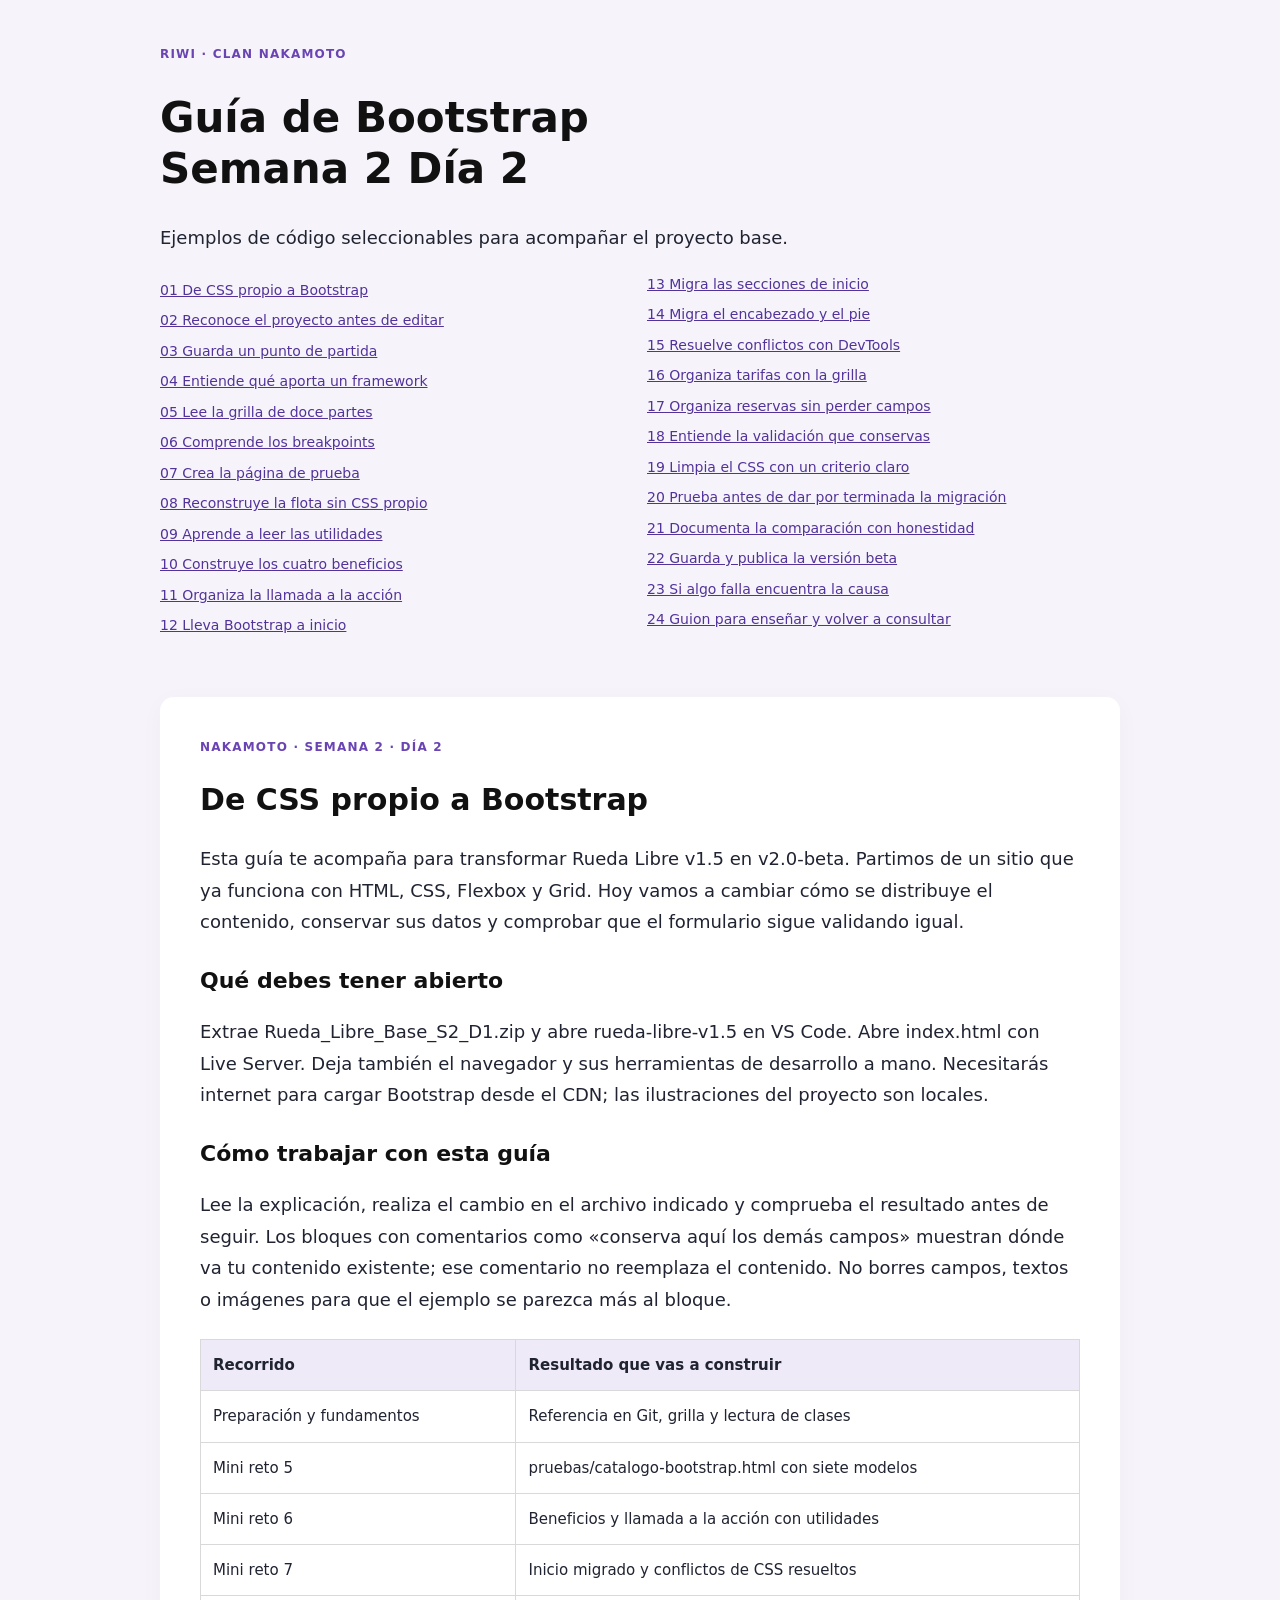
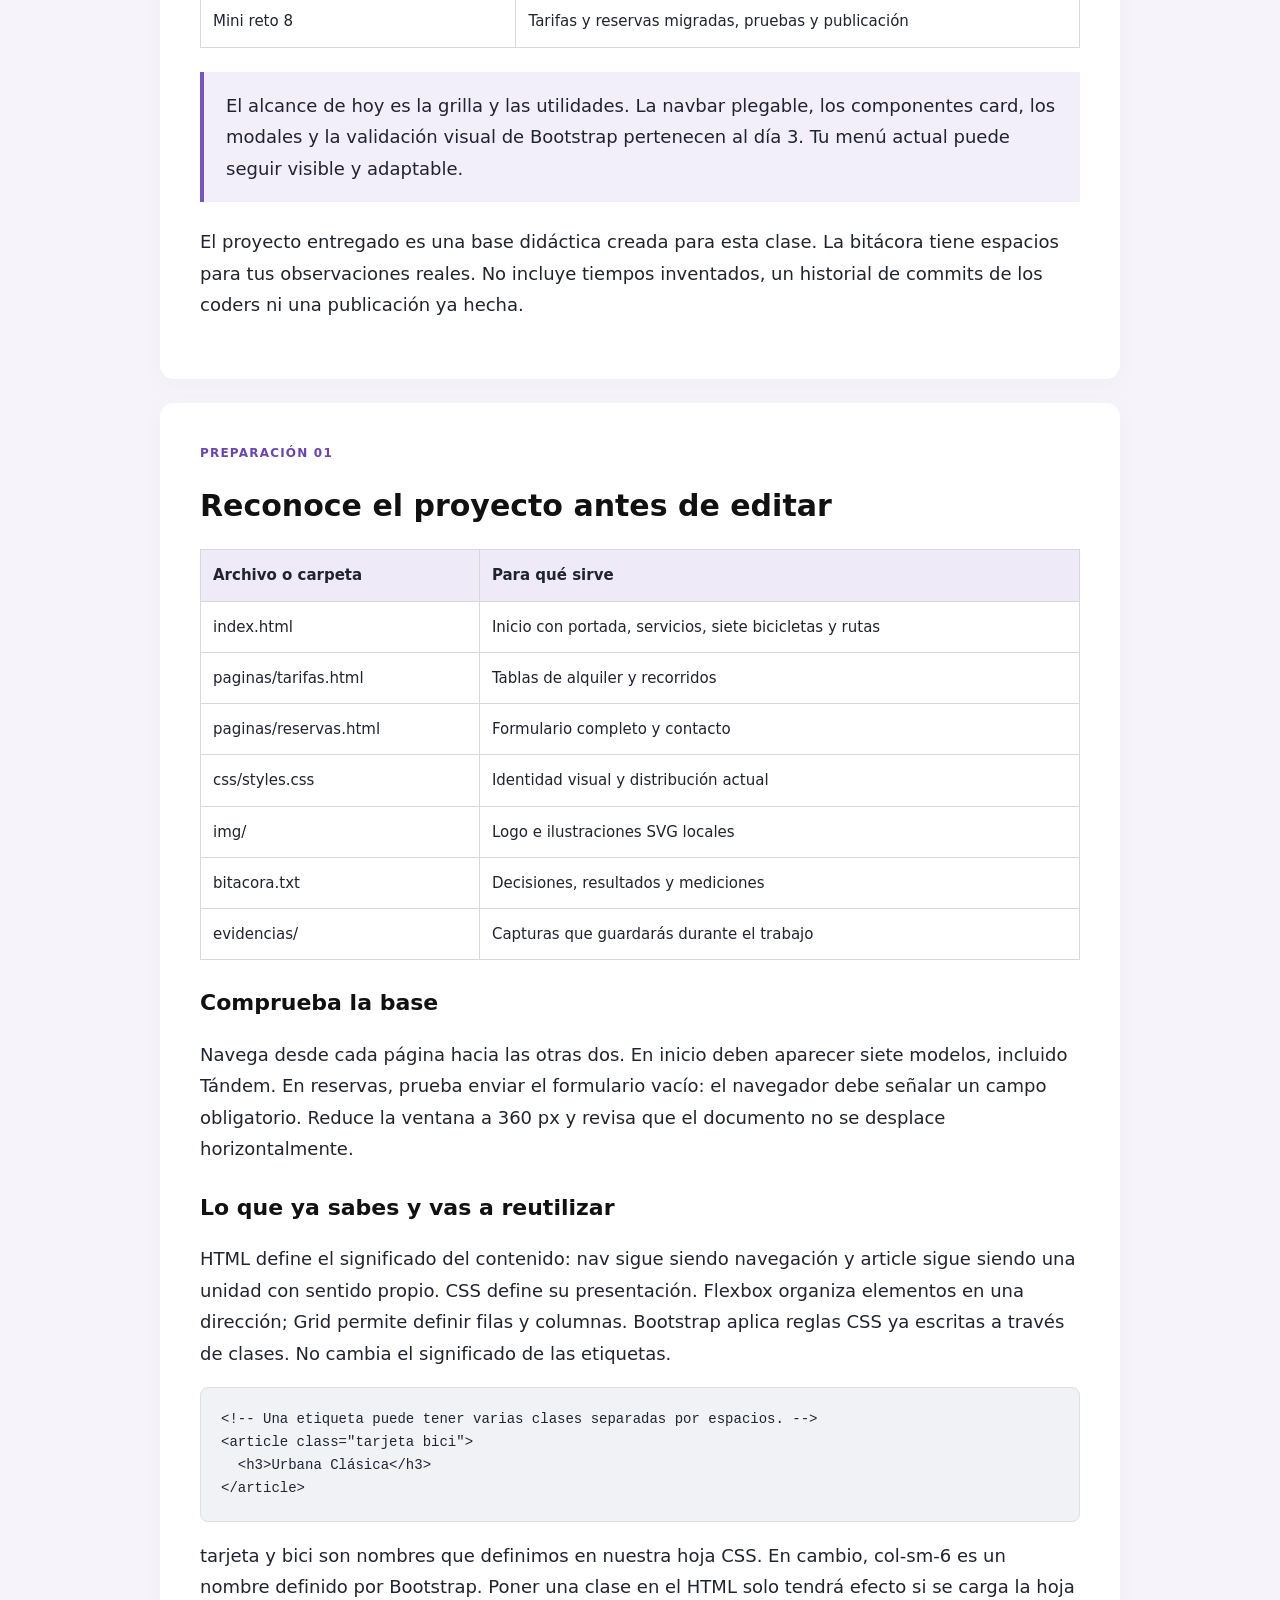
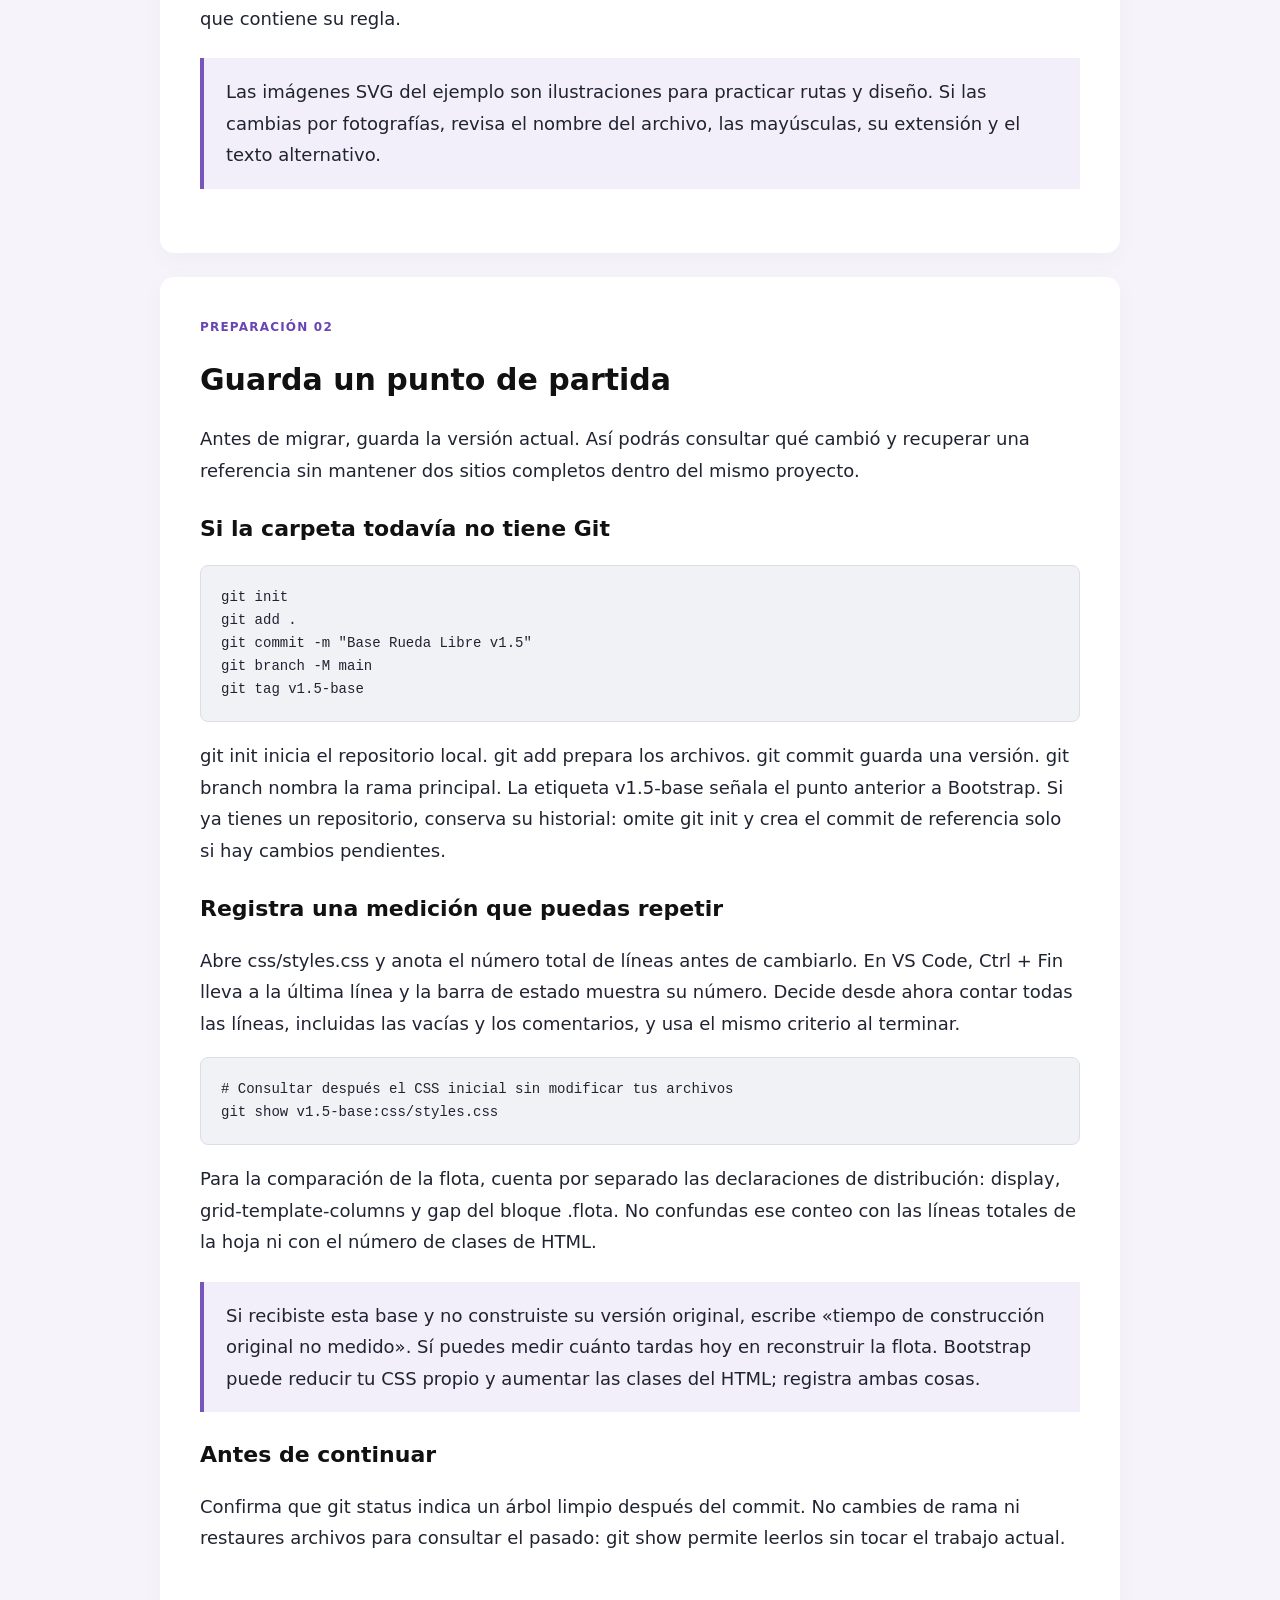
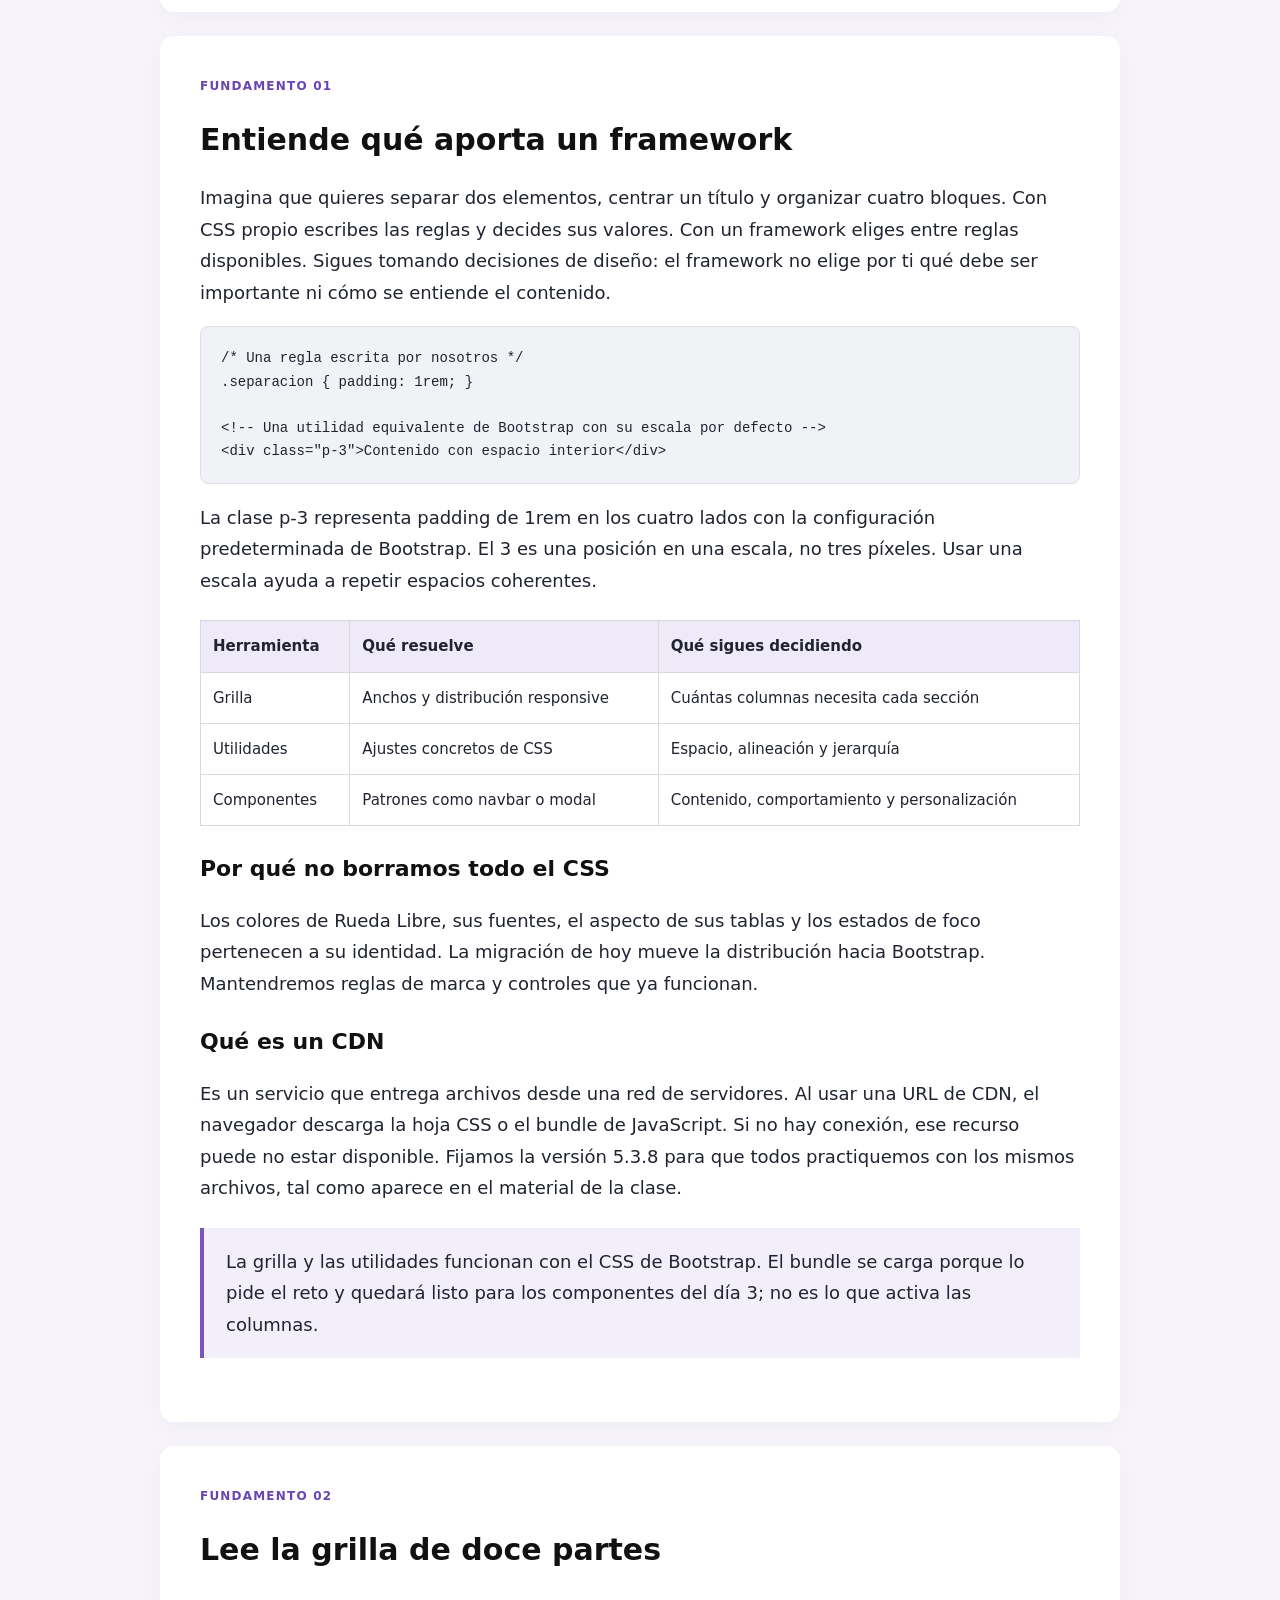
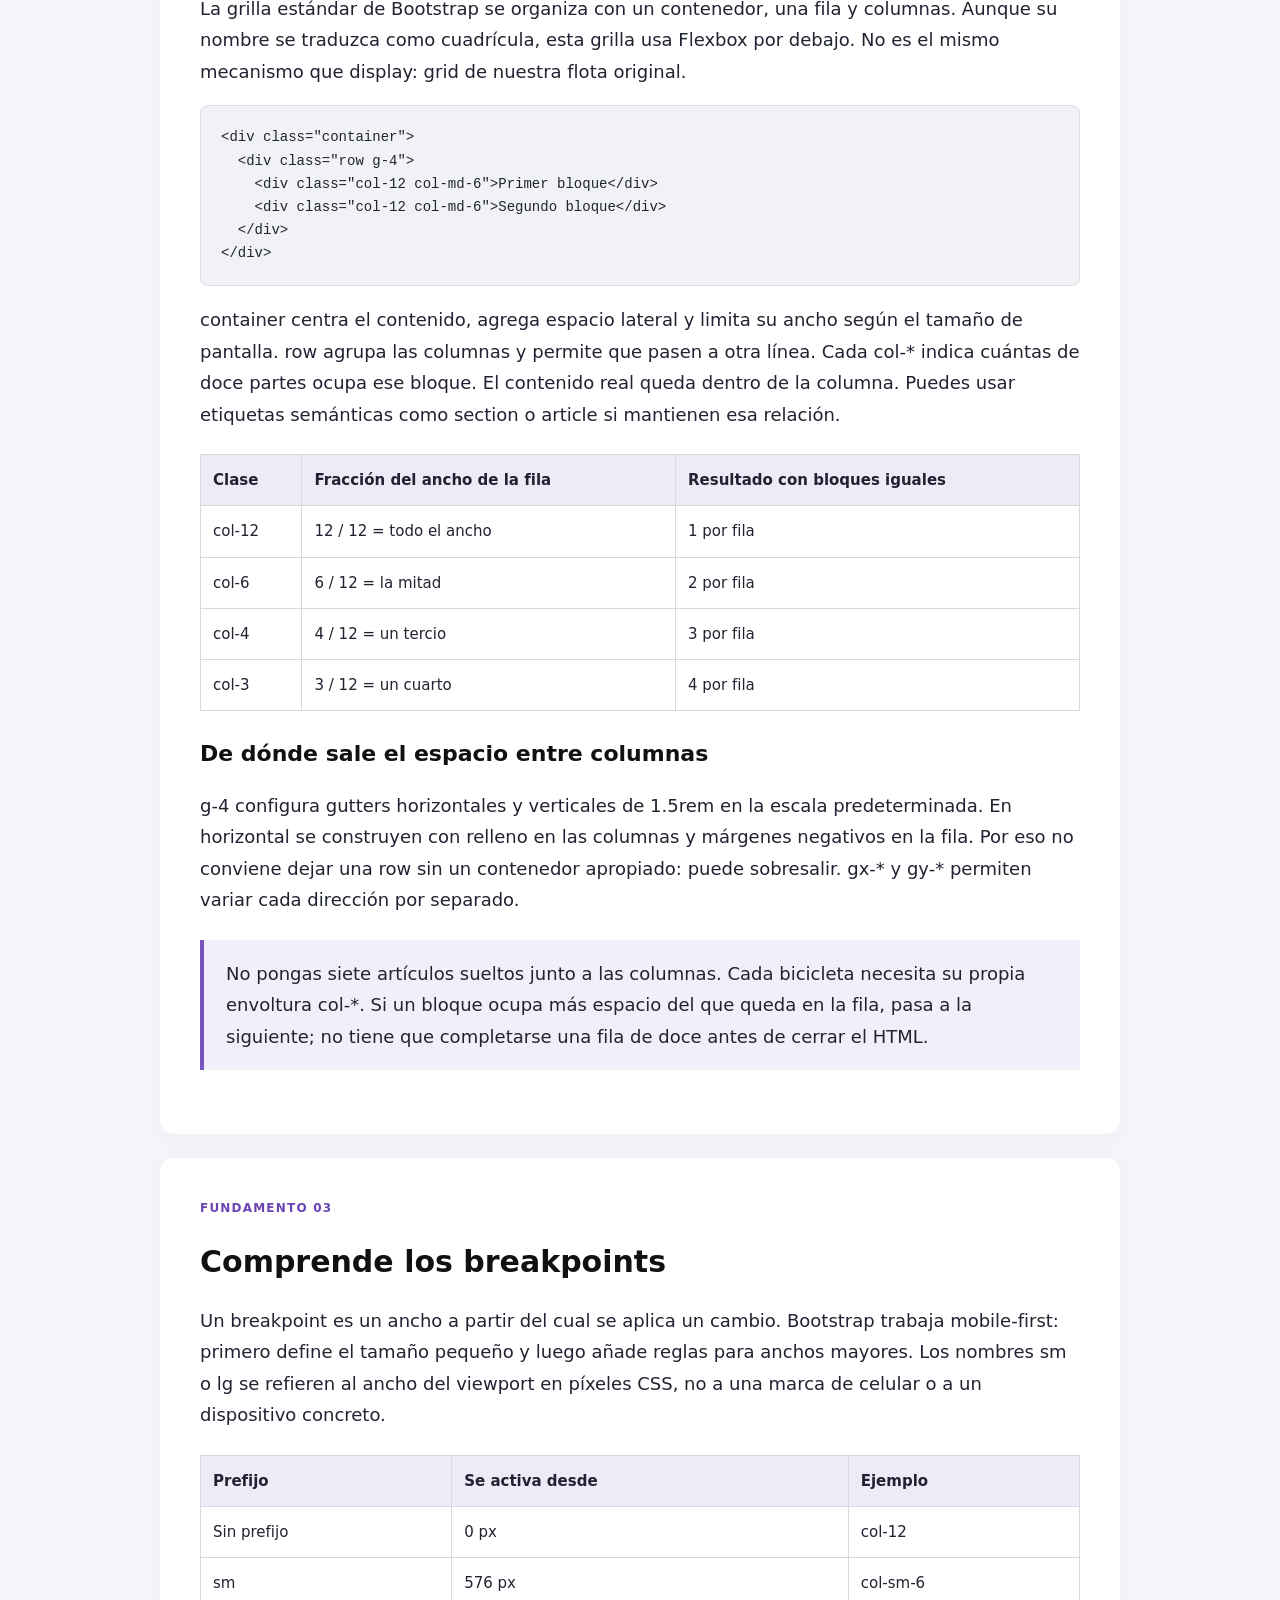
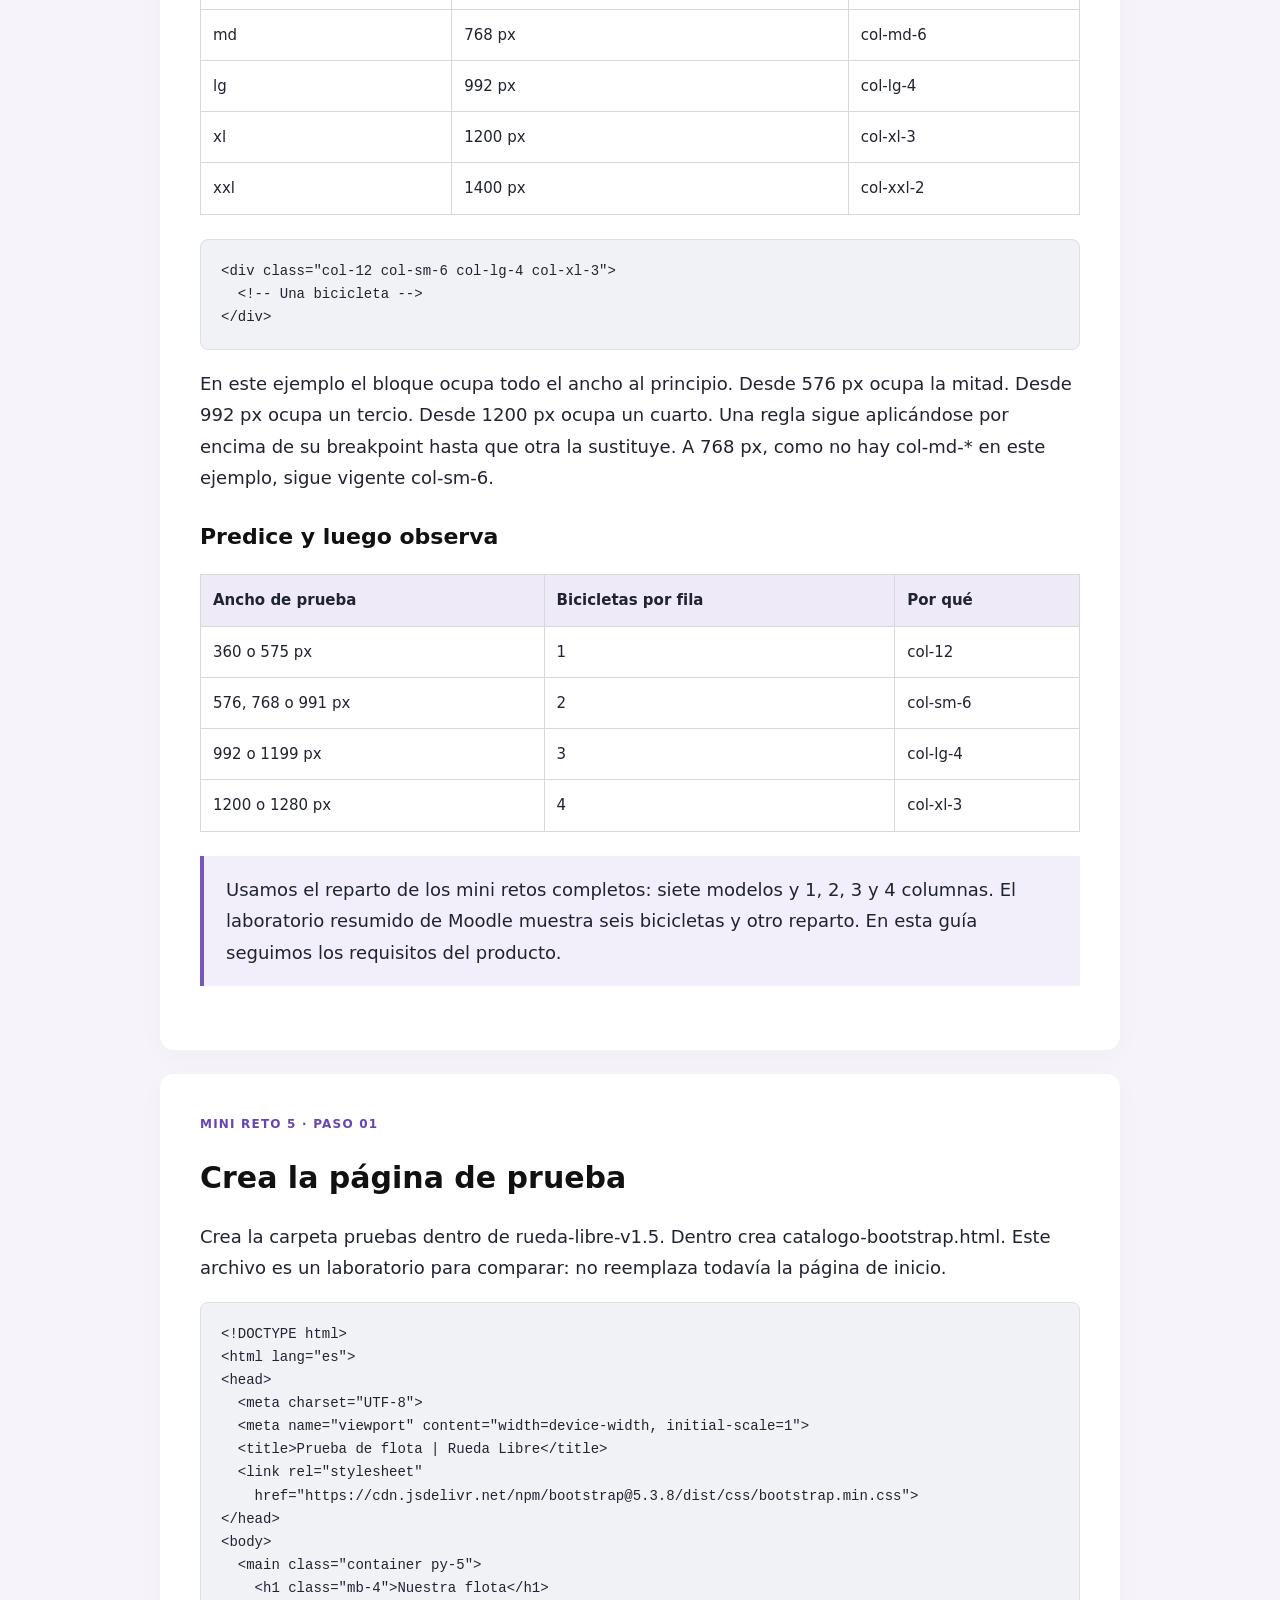
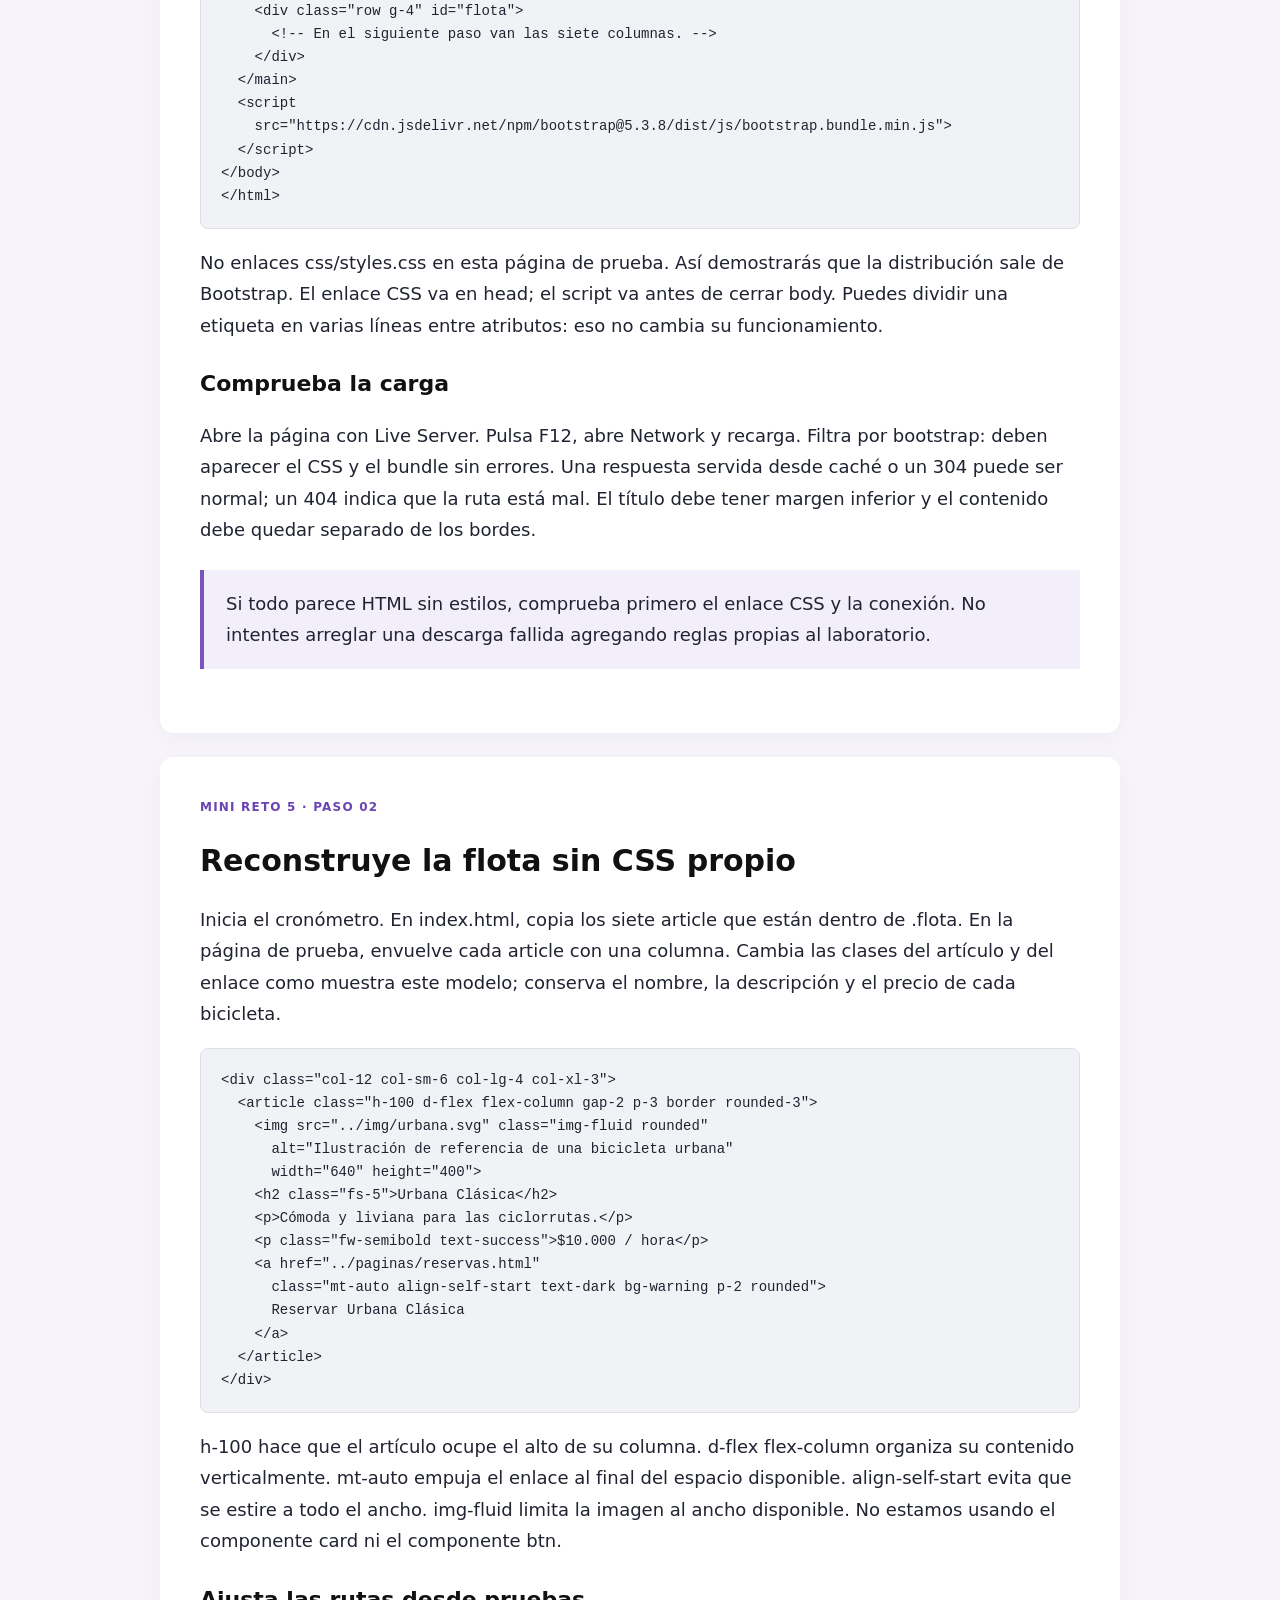
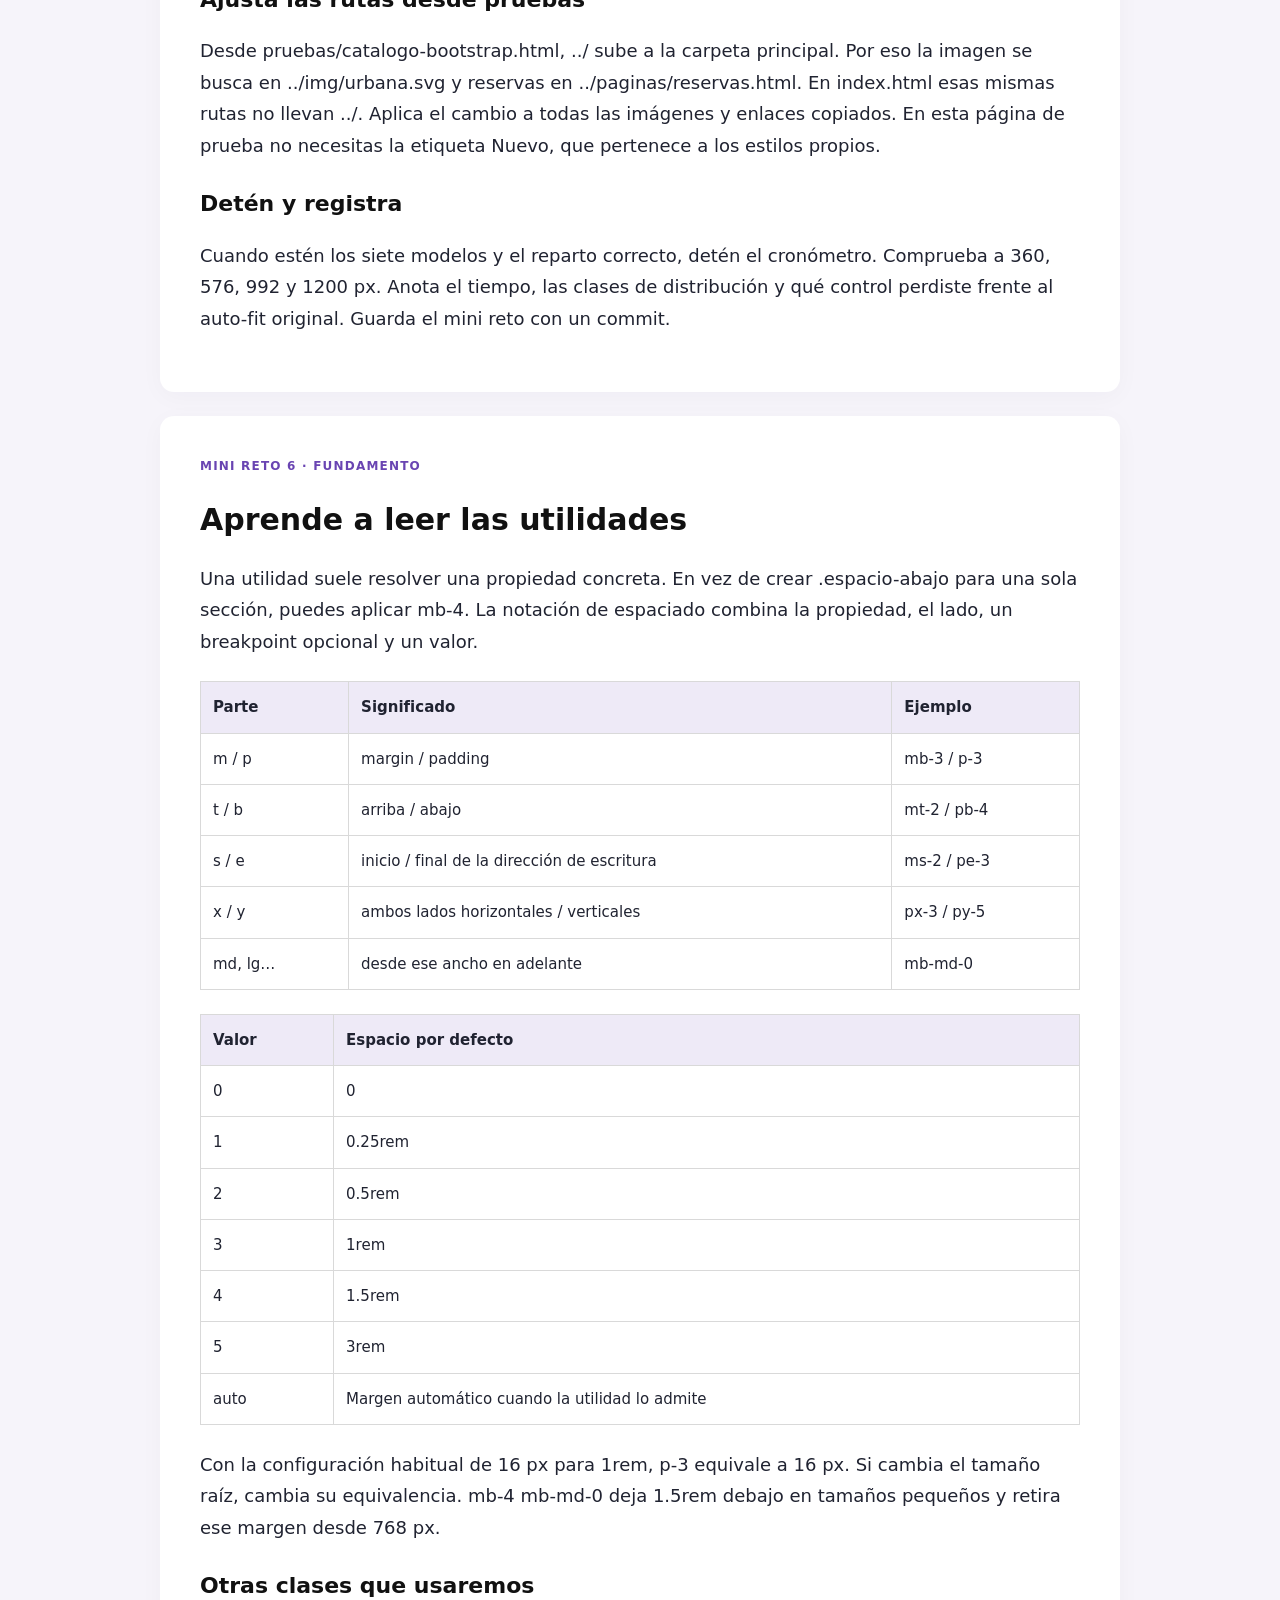
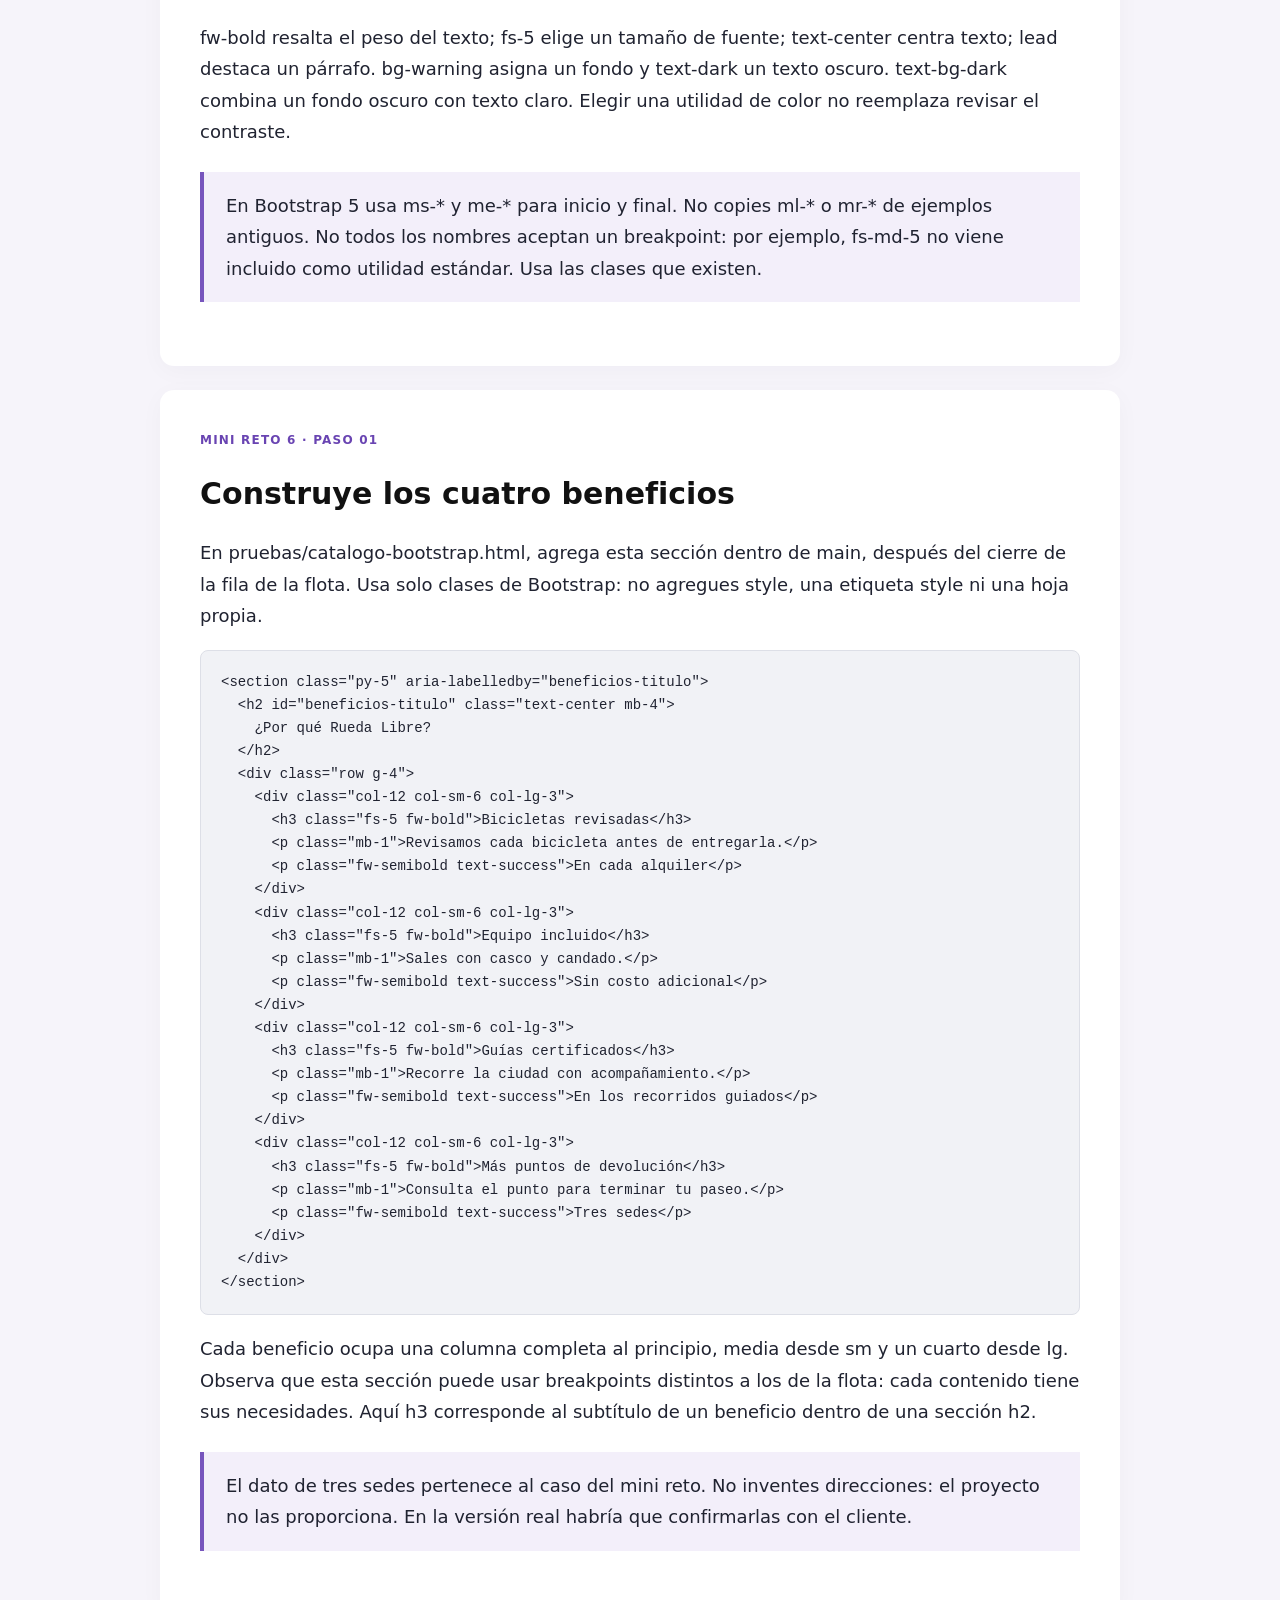
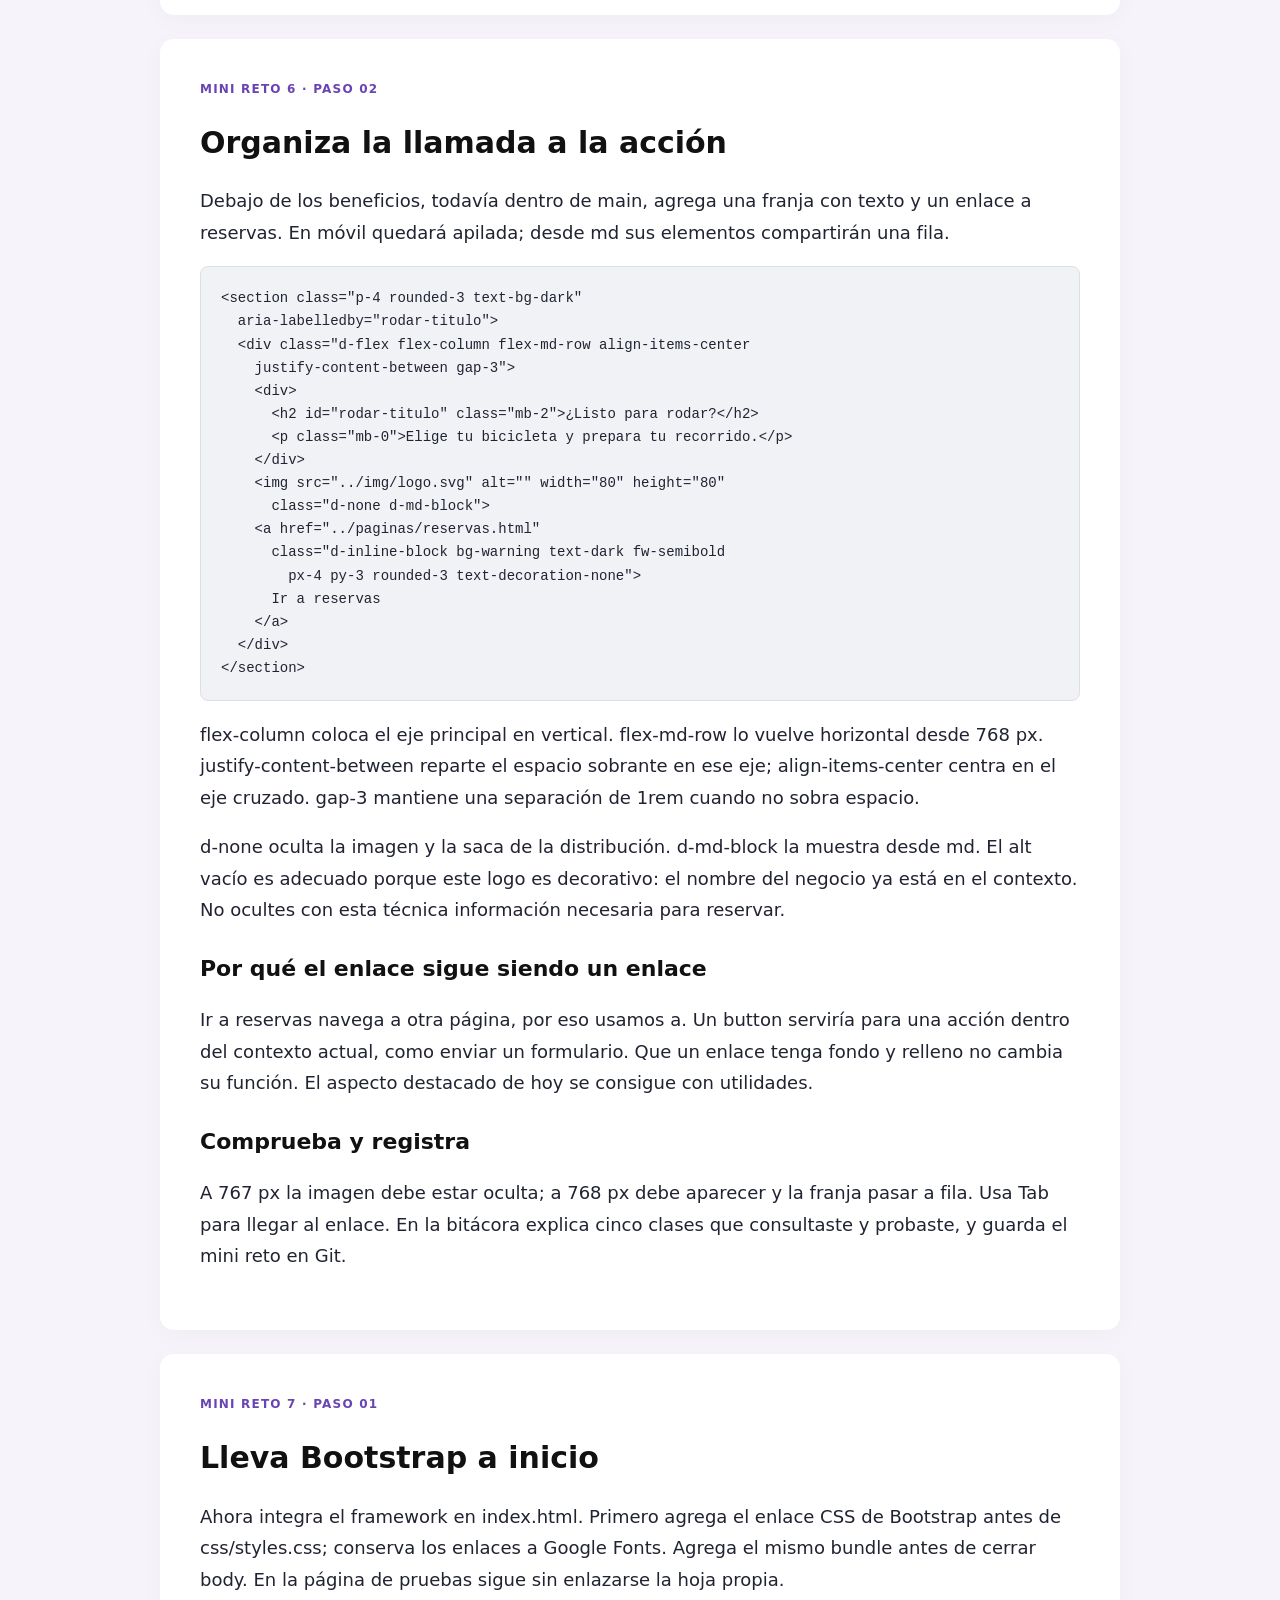
==== guia/index.html @ a6a88b0f "Use real cycling photos across the site" ====
﻿<!doctype html><html lang="es"><meta charset="utf-8"><meta name="viewport" content="width=device-width, initial-scale=1"><title>Guía Rueda Libre Semana 2 Día 2</title><style>body{margin:0;background:#f6f4fa;color:#202331;font:18px/1.75 system-ui,sans-serif}header,main{max-width:960px;margin:auto;padding:32px}header{padding-bottom:0}section{background:white;margin:24px 0;padding:40px;border-radius:14px;box-shadow:0 5px 25px #19103a08}h1,h2,h3{color:#111;line-height:1.2}h1{font-size:42px}h2{font-size:30px}h3{font-size:22px;margin-top:30px}.eyebrow{font-size:12px;letter-spacing:.1em;color:#6944b2;font-weight:800}pre{background:#f1f2f6;border:1px solid #dddfe7;border-radius:8px;padding:20px;overflow:auto;font:14px/1.65 Consolas,monospace;white-space:pre}table{width:100%;border-collapse:collapse;font-size:15px;margin:24px 0}td,th{padding:12px;text-align:left;border:1px solid #d9d9d9;vertical-align:top}th{background:#eeeaf7}aside{padding:18px 22px;background:#f3effa;border-left:4px solid #7755bd;margin:24px 0}a{color:#52339a;overflow-wrap:anywhere}nav{columns:2;font-size:14px}nav a{display:block;margin:6px 0}@media(max-width:600px){main,header{padding:14px}section{padding:22px}nav{columns:1}}@media print{body{background:white}header nav{display:none}section{break-before:page;box-shadow:none;margin:0;padding:0}pre{white-space:pre-wrap;font-size:9px}main{padding:0}}</style><header><p class="eyebrow">RIWI · CLAN NAKAMOTO</p><h1>Guía de Bootstrap<br>Semana 2 Día 2</h1><p>Ejemplos de código seleccionables para acompañar el proyecto base.</p><nav>
<a href="#s0">01 De CSS propio a Bootstrap</a>
<a href="#s1">02 Reconoce el proyecto antes de editar</a>
<a href="#s2">03 Guarda un punto de partida</a>
<a href="#s3">04 Entiende qué aporta un framework</a>
<a href="#s4">05 Lee la grilla de doce partes</a>
<a href="#s5">06 Comprende los breakpoints</a>
<a href="#s6">07 Crea la página de prueba</a>
<a href="#s7">08 Reconstruye la flota sin CSS propio</a>
<a href="#s8">09 Aprende a leer las utilidades</a>
<a href="#s9">10 Construye los cuatro beneficios</a>
<a href="#s10">11 Organiza la llamada a la acción</a>
<a href="#s11">12 Lleva Bootstrap a inicio</a>
<a href="#s12">13 Migra las secciones de inicio</a>
<a href="#s13">14 Migra el encabezado y el pie</a>
<a href="#s14">15 Resuelve conflictos con DevTools</a>
<a href="#s15">16 Organiza tarifas con la grilla</a>
<a href="#s16">17 Organiza reservas sin perder campos</a>
<a href="#s17">18 Entiende la validación que conservas</a>
<a href="#s18">19 Limpia el CSS con un criterio claro</a>
<a href="#s19">20 Prueba antes de dar por terminada la migración</a>
<a href="#s20">21 Documenta la comparación con honestidad</a>
<a href="#s21">22 Guarda y publica la versión beta</a>
<a href="#s22">23 Si algo falla encuentra la causa</a>
<a href="#s23">24 Guion para enseñar y volver a consultar</a>
</nav></header><main>
<section id="s0"><div class="eyebrow">NAKAMOTO · SEMANA 2 · DÍA 2</div><h2>De CSS propio a Bootstrap</h2>
<p>Esta guía te acompaña para transformar Rueda Libre v1.5 en v2.0-beta. Partimos de un sitio que ya funciona con HTML, CSS, Flexbox y Grid. Hoy vamos a cambiar cómo se distribuye el contenido, conservar sus datos y comprobar que el formulario sigue validando igual.</p>
<h3>Qué debes tener abierto</h3>
<p>Extrae Rueda_Libre_Base_S2_D1.zip y abre rueda-libre-v1.5 en VS Code. Abre index.html con Live Server. Deja también el navegador y sus herramientas de desarrollo a mano. Necesitarás internet para cargar Bootstrap desde el CDN; las ilustraciones del proyecto son locales.</p>
<h3>Cómo trabajar con esta guía</h3>
<p>Lee la explicación, realiza el cambio en el archivo indicado y comprueba el resultado antes de seguir. Los bloques con comentarios como «conserva aquí los demás campos» muestran dónde va tu contenido existente; ese comentario no reemplaza el contenido. No borres campos, textos o imágenes para que el ejemplo se parezca más al bloque.</p>
<table>
<tr><th>Recorrido</th><th>Resultado que vas a construir</th></tr>
<tr><td>Preparación y fundamentos</td><td>Referencia en Git, grilla y lectura de clases</td></tr>
<tr><td>Mini reto 5</td><td>pruebas/catalogo-bootstrap.html con siete modelos</td></tr>
<tr><td>Mini reto 6</td><td>Beneficios y llamada a la acción con utilidades</td></tr>
<tr><td>Mini reto 7</td><td>Inicio migrado y conflictos de CSS resueltos</td></tr>
<tr><td>Mini reto 8</td><td>Tarifas y reservas migradas, pruebas y publicación</td></tr>
</table>
<aside>El alcance de hoy es la grilla y las utilidades. La navbar plegable, los componentes card, los modales y la validación visual de Bootstrap pertenecen al día 3. Tu menú actual puede seguir visible y adaptable.</aside>
<p>El proyecto entregado es una base didáctica creada para esta clase. La bitácora tiene espacios para tus observaciones reales. No incluye tiempos inventados, un historial de commits de los coders ni una publicación ya hecha.</p>
</section>
<section id="s1"><div class="eyebrow">PREPARACIÓN 01</div><h2>Reconoce el proyecto antes de editar</h2>
<table>
<tr><th>Archivo o carpeta</th><th>Para qué sirve</th></tr>
<tr><td>index.html</td><td>Inicio con portada, servicios, siete bicicletas y rutas</td></tr>
<tr><td>paginas/tarifas.html</td><td>Tablas de alquiler y recorridos</td></tr>
<tr><td>paginas/reservas.html</td><td>Formulario completo y contacto</td></tr>
<tr><td>css/styles.css</td><td>Identidad visual y distribución actual</td></tr>
<tr><td>img/</td><td>Logo e ilustraciones SVG locales</td></tr>
<tr><td>bitacora.txt</td><td>Decisiones, resultados y mediciones</td></tr>
<tr><td>evidencias/</td><td>Capturas que guardarás durante el trabajo</td></tr>
</table>
<h3>Comprueba la base</h3>
<p>Navega desde cada página hacia las otras dos. En inicio deben aparecer siete modelos, incluido Tándem. En reservas, prueba enviar el formulario vacío: el navegador debe señalar un campo obligatorio. Reduce la ventana a 360 px y revisa que el documento no se desplace horizontalmente.</p>
<h3>Lo que ya sabes y vas a reutilizar</h3>
<p>HTML define el significado del contenido: nav sigue siendo navegación y article sigue siendo una unidad con sentido propio. CSS define su presentación. Flexbox organiza elementos en una dirección; Grid permite definir filas y columnas. Bootstrap aplica reglas CSS ya escritas a través de clases. No cambia el significado de las etiquetas.</p>
<pre>&lt;!-- Una etiqueta puede tener varias clases separadas por espacios. --&gt;
&lt;article class=&quot;tarjeta bici&quot;&gt;
  &lt;h3&gt;Urbana Clásica&lt;/h3&gt;
&lt;/article&gt;</pre>
<p>tarjeta y bici son nombres que definimos en nuestra hoja CSS. En cambio, col-sm-6 es un nombre definido por Bootstrap. Poner una clase en el HTML solo tendrá efecto si se carga la hoja que contiene su regla.</p>
<aside>Las imágenes SVG del ejemplo son ilustraciones para practicar rutas y diseño. Si las cambias por fotografías, revisa el nombre del archivo, las mayúsculas, su extensión y el texto alternativo.</aside>
</section>
<section id="s2"><div class="eyebrow">PREPARACIÓN 02</div><h2>Guarda un punto de partida</h2>
<p>Antes de migrar, guarda la versión actual. Así podrás consultar qué cambió y recuperar una referencia sin mantener dos sitios completos dentro del mismo proyecto.</p>
<h3>Si la carpeta todavía no tiene Git</h3>
<pre>git init
git add .
git commit -m &quot;Base Rueda Libre v1.5&quot;
git branch -M main
git tag v1.5-base</pre>
<p>git init inicia el repositorio local. git add prepara los archivos. git commit guarda una versión. git branch nombra la rama principal. La etiqueta v1.5-base señala el punto anterior a Bootstrap. Si ya tienes un repositorio, conserva su historial: omite git init y crea el commit de referencia solo si hay cambios pendientes.</p>
<h3>Registra una medición que puedas repetir</h3>
<p>Abre css/styles.css y anota el número total de líneas antes de cambiarlo. En VS Code, Ctrl + Fin lleva a la última línea y la barra de estado muestra su número. Decide desde ahora contar todas las líneas, incluidas las vacías y los comentarios, y usa el mismo criterio al terminar.</p>
<pre># Consultar después el CSS inicial sin modificar tus archivos
git show v1.5-base:css/styles.css</pre>
<p>Para la comparación de la flota, cuenta por separado las declaraciones de distribución: display, grid-template-columns y gap del bloque .flota. No confundas ese conteo con las líneas totales de la hoja ni con el número de clases de HTML.</p>
<aside>Si recibiste esta base y no construiste su versión original, escribe «tiempo de construcción original no medido». Sí puedes medir cuánto tardas hoy en reconstruir la flota. Bootstrap puede reducir tu CSS propio y aumentar las clases del HTML; registra ambas cosas.</aside>
<h3>Antes de continuar</h3>
<p>Confirma que git status indica un árbol limpio después del commit. No cambies de rama ni restaures archivos para consultar el pasado: git show permite leerlos sin tocar el trabajo actual.</p>
</section>
<section id="s3"><div class="eyebrow">FUNDAMENTO 01</div><h2>Entiende qué aporta un framework</h2>
<p>Imagina que quieres separar dos elementos, centrar un título y organizar cuatro bloques. Con CSS propio escribes las reglas y decides sus valores. Con un framework eliges entre reglas disponibles. Sigues tomando decisiones de diseño: el framework no elige por ti qué debe ser importante ni cómo se entiende el contenido.</p>
<pre>/* Una regla escrita por nosotros */
.separacion { padding: 1rem; }

&lt;!-- Una utilidad equivalente de Bootstrap con su escala por defecto --&gt;
&lt;div class=&quot;p-3&quot;&gt;Contenido con espacio interior&lt;/div&gt;</pre>
<p>La clase p-3 representa padding de 1rem en los cuatro lados con la configuración predeterminada de Bootstrap. El 3 es una posición en una escala, no tres píxeles. Usar una escala ayuda a repetir espacios coherentes.</p>
<table>
<tr><th>Herramienta</th><th>Qué resuelve</th><th>Qué sigues decidiendo</th></tr>
<tr><td>Grilla</td><td>Anchos y distribución responsive</td><td>Cuántas columnas necesita cada sección</td></tr>
<tr><td>Utilidades</td><td>Ajustes concretos de CSS</td><td>Espacio, alineación y jerarquía</td></tr>
<tr><td>Componentes</td><td>Patrones como navbar o modal</td><td>Contenido, comportamiento y personalización</td></tr>
</table>
<h3>Por qué no borramos todo el CSS</h3>
<p>Los colores de Rueda Libre, sus fuentes, el aspecto de sus tablas y los estados de foco pertenecen a su identidad. La migración de hoy mueve la distribución hacia Bootstrap. Mantendremos reglas de marca y controles que ya funcionan.</p>
<h3>Qué es un CDN</h3>
<p>Es un servicio que entrega archivos desde una red de servidores. Al usar una URL de CDN, el navegador descarga la hoja CSS o el bundle de JavaScript. Si no hay conexión, ese recurso puede no estar disponible. Fijamos la versión 5.3.8 para que todos practiquemos con los mismos archivos, tal como aparece en el material de la clase.</p>
<aside>La grilla y las utilidades funcionan con el CSS de Bootstrap. El bundle se carga porque lo pide el reto y quedará listo para los componentes del día 3; no es lo que activa las columnas.</aside>
</section>
<section id="s4"><div class="eyebrow">FUNDAMENTO 02</div><h2>Lee la grilla de doce partes</h2>
<p>La grilla estándar de Bootstrap se organiza con un contenedor, una fila y columnas. Aunque su nombre se traduzca como cuadrícula, esta grilla usa Flexbox por debajo. No es el mismo mecanismo que display: grid de nuestra flota original.</p>
<pre>&lt;div class=&quot;container&quot;&gt;
  &lt;div class=&quot;row g-4&quot;&gt;
    &lt;div class=&quot;col-12 col-md-6&quot;&gt;Primer bloque&lt;/div&gt;
    &lt;div class=&quot;col-12 col-md-6&quot;&gt;Segundo bloque&lt;/div&gt;
  &lt;/div&gt;
&lt;/div&gt;</pre>
<p>container centra el contenido, agrega espacio lateral y limita su ancho según el tamaño de pantalla. row agrupa las columnas y permite que pasen a otra línea. Cada col-* indica cuántas de doce partes ocupa ese bloque. El contenido real queda dentro de la columna. Puedes usar etiquetas semánticas como section o article si mantienen esa relación.</p>
<table>
<tr><th>Clase</th><th>Fracción del ancho de la fila</th><th>Resultado con bloques iguales</th></tr>
<tr><td>col-12</td><td>12 / 12 = todo el ancho</td><td>1 por fila</td></tr>
<tr><td>col-6</td><td>6 / 12 = la mitad</td><td>2 por fila</td></tr>
<tr><td>col-4</td><td>4 / 12 = un tercio</td><td>3 por fila</td></tr>
<tr><td>col-3</td><td>3 / 12 = un cuarto</td><td>4 por fila</td></tr>
</table>
<h3>De dónde sale el espacio entre columnas</h3>
<p>g-4 configura gutters horizontales y verticales de 1.5rem en la escala predeterminada. En horizontal se construyen con relleno en las columnas y márgenes negativos en la fila. Por eso no conviene dejar una row sin un contenedor apropiado: puede sobresalir. gx-* y gy-* permiten variar cada dirección por separado.</p>
<aside>No pongas siete artículos sueltos junto a las columnas. Cada bicicleta necesita su propia envoltura col-*. Si un bloque ocupa más espacio del que queda en la fila, pasa a la siguiente; no tiene que completarse una fila de doce antes de cerrar el HTML.</aside>
</section>
<section id="s5"><div class="eyebrow">FUNDAMENTO 03</div><h2>Comprende los breakpoints</h2>
<p>Un breakpoint es un ancho a partir del cual se aplica un cambio. Bootstrap trabaja mobile-first: primero define el tamaño pequeño y luego añade reglas para anchos mayores. Los nombres sm o lg se refieren al ancho del viewport en píxeles CSS, no a una marca de celular o a un dispositivo concreto.</p>
<table>
<tr><th>Prefijo</th><th>Se activa desde</th><th>Ejemplo</th></tr>
<tr><td>Sin prefijo</td><td>0 px</td><td>col-12</td></tr>
<tr><td>sm</td><td>576 px</td><td>col-sm-6</td></tr>
<tr><td>md</td><td>768 px</td><td>col-md-6</td></tr>
<tr><td>lg</td><td>992 px</td><td>col-lg-4</td></tr>
<tr><td>xl</td><td>1200 px</td><td>col-xl-3</td></tr>
<tr><td>xxl</td><td>1400 px</td><td>col-xxl-2</td></tr>
</table>
<pre>&lt;div class=&quot;col-12 col-sm-6 col-lg-4 col-xl-3&quot;&gt;
  &lt;!-- Una bicicleta --&gt;
&lt;/div&gt;</pre>
<p>En este ejemplo el bloque ocupa todo el ancho al principio. Desde 576 px ocupa la mitad. Desde 992 px ocupa un tercio. Desde 1200 px ocupa un cuarto. Una regla sigue aplicándose por encima de su breakpoint hasta que otra la sustituye. A 768 px, como no hay col-md-* en este ejemplo, sigue vigente col-sm-6.</p>
<h3>Predice y luego observa</h3>
<table>
<tr><th>Ancho de prueba</th><th>Bicicletas por fila</th><th>Por qué</th></tr>
<tr><td>360 o 575 px</td><td>1</td><td>col-12</td></tr>
<tr><td>576, 768 o 991 px</td><td>2</td><td>col-sm-6</td></tr>
<tr><td>992 o 1199 px</td><td>3</td><td>col-lg-4</td></tr>
<tr><td>1200 o 1280 px</td><td>4</td><td>col-xl-3</td></tr>
</table>
<aside>Usamos el reparto de los mini retos completos: siete modelos y 1, 2, 3 y 4 columnas. El laboratorio resumido de Moodle muestra seis bicicletas y otro reparto. En esta guía seguimos los requisitos del producto.</aside>
</section>
<section id="s6"><div class="eyebrow">MINI RETO 5 · PASO 01</div><h2>Crea la página de prueba</h2>
<p>Crea la carpeta pruebas dentro de rueda-libre-v1.5. Dentro crea catalogo-bootstrap.html. Este archivo es un laboratorio para comparar: no reemplaza todavía la página de inicio.</p>
<pre>&lt;!DOCTYPE html&gt;
&lt;html lang=&quot;es&quot;&gt;
&lt;head&gt;
  &lt;meta charset=&quot;UTF-8&quot;&gt;
  &lt;meta name=&quot;viewport&quot; content=&quot;width=device-width, initial-scale=1&quot;&gt;
  &lt;title&gt;Prueba de flota | Rueda Libre&lt;/title&gt;
  &lt;link rel=&quot;stylesheet&quot;
    href=&quot;https://cdn.jsdelivr.net/npm/bootstrap@5.3.8/dist/css/bootstrap.min.css&quot;&gt;
&lt;/head&gt;
&lt;body&gt;
  &lt;main class=&quot;container py-5&quot;&gt;
    &lt;h1 class=&quot;mb-4&quot;&gt;Nuestra flota&lt;/h1&gt;
    &lt;div class=&quot;row g-4&quot; id=&quot;flota&quot;&gt;
      &lt;!-- En el siguiente paso van las siete columnas. --&gt;
    &lt;/div&gt;
  &lt;/main&gt;
  &lt;script
    src=&quot;https://cdn.jsdelivr.net/npm/bootstrap@5.3.8/dist/js/bootstrap.bundle.min.js&quot;&gt;
  &lt;/script&gt;
&lt;/body&gt;
&lt;/html&gt;</pre>
<p>No enlaces css/styles.css en esta página de prueba. Así demostrarás que la distribución sale de Bootstrap. El enlace CSS va en head; el script va antes de cerrar body. Puedes dividir una etiqueta en varias líneas entre atributos: eso no cambia su funcionamiento.</p>
<h3>Comprueba la carga</h3>
<p>Abre la página con Live Server. Pulsa F12, abre Network y recarga. Filtra por bootstrap: deben aparecer el CSS y el bundle sin errores. Una respuesta servida desde caché o un 304 puede ser normal; un 404 indica que la ruta está mal. El título debe tener margen inferior y el contenido debe quedar separado de los bordes.</p>
<aside>Si todo parece HTML sin estilos, comprueba primero el enlace CSS y la conexión. No intentes arreglar una descarga fallida agregando reglas propias al laboratorio.</aside>
</section>
<section id="s7"><div class="eyebrow">MINI RETO 5 · PASO 02</div><h2>Reconstruye la flota sin CSS propio</h2>
<p>Inicia el cronómetro. En index.html, copia los siete article que están dentro de .flota. En la página de prueba, envuelve cada article con una columna. Cambia las clases del artículo y del enlace como muestra este modelo; conserva el nombre, la descripción y el precio de cada bicicleta.</p>
<pre>&lt;div class=&quot;col-12 col-sm-6 col-lg-4 col-xl-3&quot;&gt;
  &lt;article class=&quot;h-100 d-flex flex-column gap-2 p-3 border rounded-3&quot;&gt;
    &lt;img src=&quot;../img/urbana.svg&quot; class=&quot;img-fluid rounded&quot;
      alt=&quot;Ilustración de referencia de una bicicleta urbana&quot;
      width=&quot;640&quot; height=&quot;400&quot;&gt;
    &lt;h2 class=&quot;fs-5&quot;&gt;Urbana Clásica&lt;/h2&gt;
    &lt;p&gt;Cómoda y liviana para las ciclorrutas.&lt;/p&gt;
    &lt;p class=&quot;fw-semibold text-success&quot;&gt;$10.000 / hora&lt;/p&gt;
    &lt;a href=&quot;../paginas/reservas.html&quot;
      class=&quot;mt-auto align-self-start text-dark bg-warning p-2 rounded&quot;&gt;
      Reservar Urbana Clásica
    &lt;/a&gt;
  &lt;/article&gt;
&lt;/div&gt;</pre>
<p>h-100 hace que el artículo ocupe el alto de su columna. d-flex flex-column organiza su contenido verticalmente. mt-auto empuja el enlace al final del espacio disponible. align-self-start evita que se estire a todo el ancho. img-fluid limita la imagen al ancho disponible. No estamos usando el componente card ni el componente btn.</p>
<h3>Ajusta las rutas desde pruebas</h3>
<p>Desde pruebas/catalogo-bootstrap.html, ../ sube a la carpeta principal. Por eso la imagen se busca en ../img/urbana.svg y reservas en ../paginas/reservas.html. En index.html esas mismas rutas no llevan ../. Aplica el cambio a todas las imágenes y enlaces copiados. En esta página de prueba no necesitas la etiqueta Nuevo, que pertenece a los estilos propios.</p>
<h3>Detén y registra</h3>
<p>Cuando estén los siete modelos y el reparto correcto, detén el cronómetro. Comprueba a 360, 576, 992 y 1200 px. Anota el tiempo, las clases de distribución y qué control perdiste frente al auto-fit original. Guarda el mini reto con un commit.</p>
</section>
<section id="s8"><div class="eyebrow">MINI RETO 6 · FUNDAMENTO</div><h2>Aprende a leer las utilidades</h2>
<p>Una utilidad suele resolver una propiedad concreta. En vez de crear .espacio-abajo para una sola sección, puedes aplicar mb-4. La notación de espaciado combina la propiedad, el lado, un breakpoint opcional y un valor.</p>
<table>
<tr><th>Parte</th><th>Significado</th><th>Ejemplo</th></tr>
<tr><td>m / p</td><td>margin / padding</td><td>mb-3 / p-3</td></tr>
<tr><td>t / b</td><td>arriba / abajo</td><td>mt-2 / pb-4</td></tr>
<tr><td>s / e</td><td>inicio / final de la dirección de escritura</td><td>ms-2 / pe-3</td></tr>
<tr><td>x / y</td><td>ambos lados horizontales / verticales</td><td>px-3 / py-5</td></tr>
<tr><td>md, lg…</td><td>desde ese ancho en adelante</td><td>mb-md-0</td></tr>
</table>
<table>
<tr><th>Valor</th><th>Espacio por defecto</th></tr>
<tr><td>0</td><td>0</td></tr>
<tr><td>1</td><td>0.25rem</td></tr>
<tr><td>2</td><td>0.5rem</td></tr>
<tr><td>3</td><td>1rem</td></tr>
<tr><td>4</td><td>1.5rem</td></tr>
<tr><td>5</td><td>3rem</td></tr>
<tr><td>auto</td><td>Margen automático cuando la utilidad lo admite</td></tr>
</table>
<p>Con la configuración habitual de 16 px para 1rem, p-3 equivale a 16 px. Si cambia el tamaño raíz, cambia su equivalencia. mb-4 mb-md-0 deja 1.5rem debajo en tamaños pequeños y retira ese margen desde 768 px.</p>
<h3>Otras clases que usaremos</h3>
<p>fw-bold resalta el peso del texto; fs-5 elige un tamaño de fuente; text-center centra texto; lead destaca un párrafo. bg-warning asigna un fondo y text-dark un texto oscuro. text-bg-dark combina un fondo oscuro con texto claro. Elegir una utilidad de color no reemplaza revisar el contraste.</p>
<aside>En Bootstrap 5 usa ms-* y me-* para inicio y final. No copies ml-* o mr-* de ejemplos antiguos. No todos los nombres aceptan un breakpoint: por ejemplo, fs-md-5 no viene incluido como utilidad estándar. Usa las clases que existen.</aside>
</section>
<section id="s9"><div class="eyebrow">MINI RETO 6 · PASO 01</div><h2>Construye los cuatro beneficios</h2>
<p>En pruebas/catalogo-bootstrap.html, agrega esta sección dentro de main, después del cierre de la fila de la flota. Usa solo clases de Bootstrap: no agregues style, una etiqueta style ni una hoja propia.</p>
<pre>&lt;section class=&quot;py-5&quot; aria-labelledby=&quot;beneficios-titulo&quot;&gt;
  &lt;h2 id=&quot;beneficios-titulo&quot; class=&quot;text-center mb-4&quot;&gt;
    ¿Por qué Rueda Libre?
  &lt;/h2&gt;
  &lt;div class=&quot;row g-4&quot;&gt;
    &lt;div class=&quot;col-12 col-sm-6 col-lg-3&quot;&gt;
      &lt;h3 class=&quot;fs-5 fw-bold&quot;&gt;Bicicletas revisadas&lt;/h3&gt;
      &lt;p class=&quot;mb-1&quot;&gt;Revisamos cada bicicleta antes de entregarla.&lt;/p&gt;
      &lt;p class=&quot;fw-semibold text-success&quot;&gt;En cada alquiler&lt;/p&gt;
    &lt;/div&gt;
    &lt;div class=&quot;col-12 col-sm-6 col-lg-3&quot;&gt;
      &lt;h3 class=&quot;fs-5 fw-bold&quot;&gt;Equipo incluido&lt;/h3&gt;
      &lt;p class=&quot;mb-1&quot;&gt;Sales con casco y candado.&lt;/p&gt;
      &lt;p class=&quot;fw-semibold text-success&quot;&gt;Sin costo adicional&lt;/p&gt;
    &lt;/div&gt;
    &lt;div class=&quot;col-12 col-sm-6 col-lg-3&quot;&gt;
      &lt;h3 class=&quot;fs-5 fw-bold&quot;&gt;Guías certificados&lt;/h3&gt;
      &lt;p class=&quot;mb-1&quot;&gt;Recorre la ciudad con acompañamiento.&lt;/p&gt;
      &lt;p class=&quot;fw-semibold text-success&quot;&gt;En los recorridos guiados&lt;/p&gt;
    &lt;/div&gt;
    &lt;div class=&quot;col-12 col-sm-6 col-lg-3&quot;&gt;
      &lt;h3 class=&quot;fs-5 fw-bold&quot;&gt;Más puntos de devolución&lt;/h3&gt;
      &lt;p class=&quot;mb-1&quot;&gt;Consulta el punto para terminar tu paseo.&lt;/p&gt;
      &lt;p class=&quot;fw-semibold text-success&quot;&gt;Tres sedes&lt;/p&gt;
    &lt;/div&gt;
  &lt;/div&gt;
&lt;/section&gt;</pre>
<p>Cada beneficio ocupa una columna completa al principio, media desde sm y un cuarto desde lg. Observa que esta sección puede usar breakpoints distintos a los de la flota: cada contenido tiene sus necesidades. Aquí h3 corresponde al subtítulo de un beneficio dentro de una sección h2.</p>
<aside>El dato de tres sedes pertenece al caso del mini reto. No inventes direcciones: el proyecto no las proporciona. En la versión real habría que confirmarlas con el cliente.</aside>
</section>
<section id="s10"><div class="eyebrow">MINI RETO 6 · PASO 02</div><h2>Organiza la llamada a la acción</h2>
<p>Debajo de los beneficios, todavía dentro de main, agrega una franja con texto y un enlace a reservas. En móvil quedará apilada; desde md sus elementos compartirán una fila.</p>
<pre>&lt;section class=&quot;p-4 rounded-3 text-bg-dark&quot;
  aria-labelledby=&quot;rodar-titulo&quot;&gt;
  &lt;div class=&quot;d-flex flex-column flex-md-row align-items-center
    justify-content-between gap-3&quot;&gt;
    &lt;div&gt;
      &lt;h2 id=&quot;rodar-titulo&quot; class=&quot;mb-2&quot;&gt;¿Listo para rodar?&lt;/h2&gt;
      &lt;p class=&quot;mb-0&quot;&gt;Elige tu bicicleta y prepara tu recorrido.&lt;/p&gt;
    &lt;/div&gt;
    &lt;img src=&quot;../img/logo.svg&quot; alt=&quot;&quot; width=&quot;80&quot; height=&quot;80&quot;
      class=&quot;d-none d-md-block&quot;&gt;
    &lt;a href=&quot;../paginas/reservas.html&quot;
      class=&quot;d-inline-block bg-warning text-dark fw-semibold
        px-4 py-3 rounded-3 text-decoration-none&quot;&gt;
      Ir a reservas
    &lt;/a&gt;
  &lt;/div&gt;
&lt;/section&gt;</pre>
<p>flex-column coloca el eje principal en vertical. flex-md-row lo vuelve horizontal desde 768 px. justify-content-between reparte el espacio sobrante en ese eje; align-items-center centra en el eje cruzado. gap-3 mantiene una separación de 1rem cuando no sobra espacio.</p>
<p>d-none oculta la imagen y la saca de la distribución. d-md-block la muestra desde md. El alt vacío es adecuado porque este logo es decorativo: el nombre del negocio ya está en el contexto. No ocultes con esta técnica información necesaria para reservar.</p>
<h3>Por qué el enlace sigue siendo un enlace</h3>
<p>Ir a reservas navega a otra página, por eso usamos a. Un button serviría para una acción dentro del contexto actual, como enviar un formulario. Que un enlace tenga fondo y relleno no cambia su función. El aspecto destacado de hoy se consigue con utilidades.</p>
<h3>Comprueba y registra</h3>
<p>A 767 px la imagen debe estar oculta; a 768 px debe aparecer y la franja pasar a fila. Usa Tab para llegar al enlace. En la bitácora explica cinco clases que consultaste y probaste, y guarda el mini reto en Git.</p>
</section>
<section id="s11"><div class="eyebrow">MINI RETO 7 · PASO 01</div><h2>Lleva Bootstrap a inicio</h2>
<p>Ahora integra el framework en index.html. Primero agrega el enlace CSS de Bootstrap antes de css/styles.css; conserva los enlaces a Google Fonts. Agrega el mismo bundle antes de cerrar body. En la página de pruebas sigue sin enlazarse la hoja propia.</p>
<pre>&lt;!-- Dentro de head, después de las fuentes --&gt;
&lt;link rel=&quot;stylesheet&quot;
  href=&quot;https://cdn.jsdelivr.net/npm/bootstrap@5.3.8/dist/css/bootstrap.min.css&quot;&gt;
&lt;link rel=&quot;stylesheet&quot; href=&quot;css/styles.css&quot;&gt;

&lt;!-- Sustituye las clases del main; conserva su id --&gt;
&lt;main id=&quot;contenido&quot; class=&quot;container py-5&quot;&gt;
  &lt;!-- Conserva las secciones existentes. --&gt;
&lt;/main&gt;</pre>
<h3>Migra la portada sin perder su contenido</h3>
<pre>&lt;section class=&quot;mb-5&quot; aria-labelledby=&quot;titulo&quot;&gt;
  &lt;div class=&quot;row g-4 align-items-center&quot;&gt;
    &lt;div class=&quot;col-12 col-md-6&quot;&gt;
      &lt;p class=&quot;texto-secundario&quot;&gt;ALQUILER Y RECORRIDOS EN MEDELLÍN&lt;/p&gt;
      &lt;h1 id=&quot;titulo&quot;&gt;Rueda Libre&lt;/h1&gt;
      &lt;!-- Conserva el párrafo completo y sus enlaces. --&gt;
      &lt;a class=&quot;boton&quot; href=&quot;paginas/reservas.html&quot;&gt;Reservar ahora&lt;/a&gt;
    &lt;/div&gt;
    &lt;div class=&quot;col-12 col-md-6&quot;&gt;
      &lt;img src=&quot;img/rio.svg&quot; class=&quot;img-fluid rounded-3&quot;
        alt=&quot;Ilustración de una ruta entre montañas de Medellín&quot;
        width=&quot;800&quot; height=&quot;500&quot;&gt;
    &lt;/div&gt;
  &lt;/div&gt;
&lt;/section&gt;</pre>
<p>Las dos col-md-6 producen mitades desde 768 px. En móvil siguen ocupando todo el ancho. align-items-center alinea verticalmente las columnas de esa fila. Mantén un único h1; el resto de títulos de sección sigue en h2.</p>
<aside>Cargar la hoja propia después ayuda a resolver reglas con igual prioridad y especificidad. El orden por sí solo no derrota un selector más específico ni una declaración importante. Resolveremos los conflictos mirando las reglas concretas.</aside>
</section>
<section id="s12"><div class="eyebrow">MINI RETO 7 · PASO 02</div><h2>Migra las secciones de inicio</h2>
<p>En la flota de index.html, cambia div.flota por div.row.g-4 y envuelve cada bicicleta en col-12 col-sm-6 col-lg-4 col-xl-3. Conserva tarjeta y bici para su apariencia. Agrega al artículo h-100 d-flex flex-column gap-2 y al enlace mt-auto align-self-start. Aquí el título de cada bicicleta sigue en h3 porque está dentro de Nuestra flota, que tiene h2.</p>
<pre>&lt;div class=&quot;row g-4&quot;&gt;
  &lt;div class=&quot;col-12 col-sm-6 col-lg-4 col-xl-3&quot;&gt;
    &lt;article class=&quot;tarjeta bici h-100 d-flex flex-column gap-2&quot;&gt;
      &lt;!-- Conserva imagen, h3, descripción y precio. --&gt;
      &lt;a class=&quot;boton mt-auto align-self-start&quot;
        href=&quot;paginas/reservas.html&quot;&gt;Reservar Urbana Clásica&lt;/a&gt;
    &lt;/article&gt;
  &lt;/div&gt;
  &lt;!-- Repite la envoltura para los otros seis artículos existentes. --&gt;
&lt;/div&gt;</pre>
<table>
<tr><th>Bloque existente</th><th>Envoltura que debes usar</th></tr>
<tr><td>div.servicios</td><td>Cámbialo por row g-4; cada article va en col-12 col-md-4</td></tr>
<tr><td>div.rutas</td><td>Cámbialo por row g-4; cada article va en col-12 col-md-4</td></tr>
<tr><td>Cada tarjeta de servicios y rutas</td><td>Añade h-100 si quieres igualar altos dentro de la fila</td></tr>
<tr><td>Secciones principales</td><td>Añade mb-5 para conservar separación vertical</td></tr>
</table>
<p>Copia a inicio los beneficios y la franja de la página de prueba. Corrige sus rutas: ../img/logo.svg pasa a img/logo.svg y ../paginas/reservas.html pasa a paginas/reservas.html. Si copias solo las secciones, no copies otro main, otro h1 ni el segundo head.</p>
<h3>Qué debes retirar del CSS en este punto</h3>
<p>Retira las reglas de .portada, .servicios, .rutas y .flota, incluidas sus variantes dentro de las media queries. De .bici retira display, flex-direction y gap. Retira la regla .bici .boton que se sustituyó por mt-auto y align-self-start. Conserva .bici h3 y .bici p si quieres mantener los márgenes de su contenido.</p>
<aside>No elimines aún .layout-tarifas, .layout-reservas ni .fila-campos: las otras páginas todavía dependen de ellas. Comenta esos bloques como pendientes del mini reto 8.</aside>
</section>
<section id="s13"><div class="eyebrow">MINI RETO 7 · PASO 03</div><h2>Migra el encabezado y el pie</h2>
<p>El encabezado compartido también puede organizarse con utilidades. Todavía no construiremos una navbar plegable: el menú seguirá cambiando de línea cuando necesite espacio.</p>
<pre>&lt;header class=&quot;encabezado py-3&quot;&gt;
  &lt;div class=&quot;container d-flex flex-column flex-md-row
    justify-content-md-between align-items-center gap-3&quot;&gt;
    &lt;a class=&quot;marca d-flex align-items-center gap-2&quot; href=&quot;index.html&quot;&gt;
      &lt;img src=&quot;img/logo.svg&quot; alt=&quot;&quot; width=&quot;80&quot; height=&quot;80&quot;&gt;
      Rueda Libre
    &lt;/a&gt;
    &lt;nav aria-label=&quot;Navegación principal&quot;&gt;
      &lt;ul id=&quot;menu&quot; class=&quot;menu d-flex flex-wrap
        justify-content-center gap-4 list-unstyled m-0 p-0&quot;&gt;
        &lt;!-- Conserva los tres li y sus enlaces. --&gt;
      &lt;/ul&gt;
    &lt;/nav&gt;
  &lt;/div&gt;
&lt;/header&gt;</pre>
<p>Sustituye el contenedor interior del pie por el siguiente. Conserva dentro sus tres bloques: marca, contacto y horario. El div no necesita seguir llamándose pie-bloques porque la distribución estará expresada en utilidades.</p>
<pre>&lt;div class=&quot;container d-flex flex-column flex-md-row
  justify-content-between align-items-start gap-4&quot;&gt;
  &lt;!-- Aquí siguen los tres bloques existentes del pie. --&gt;
&lt;/div&gt;</pre>
<p>Retira .barra y .pie-bloques del CSS y sus variantes responsive. De .menu quita display, flex-wrap, justify-content, gap, list-style, margin y padding; conserva las reglas que dan apariencia a sus enlaces. De .marca quita display, align-items y gap; conserva color, tipografía y decoración. La clase encabezado puede conservar fondo y color.</p>
<h3>Qué replicar en las otras páginas</h3>
<p>Cuando migres tarifas y reservas, lleva este mismo marcado a sus encabezados y pies. Ajusta href y src para usar ../ desde paginas/. Conserva aria-current=&quot;page&quot; y activo únicamente en el enlace de la página que se está visitando.</p>
<aside>Conserva los id usados por los enlaces y el salto a #contenido. Una migración visual no debe romper los destinos de navegación.</aside>
</section>
<section id="s14"><div class="eyebrow">MINI RETO 7 · PASO 04</div><h2>Resuelve conflictos con DevTools</h2>
<p>Si algo no se ve como esperabas, selecciona ese elemento con Inspeccionar. En Styles busca la propiedad en conflicto. Una declaración tachada perdió frente a otra regla; no siempre significa que sea inútil o incorrecta. En Computed revisa el valor que finalmente se aplica y desde dónde viene.</p>
<table>
<tr><th>Síntoma</th><th>Qué inspeccionar</th><th>Corrección razonada</th></tr>
<tr><td>La fila sigue siendo una cuadrícula CSS</td><td>¿Quedó class=&quot;flota row&quot; y .flota con display: grid?</td><td>Retira flota del marcado y su regla de distribución</td></tr>
<tr><td>Una fila queda centrada y estrecha de más</td><td>¿Se conservaron contenedor y container juntos?</td><td>Sustituye contenedor por container; retira la regla anterior cuando no se use</td></tr>
<tr><td>El título usa otra fuente</td><td>¿Una regla posterior sobrescribe font-family?</td><td>Mantén la regla agrupada de títulos en styles.css y verifica las fuentes cargadas</td></tr>
<tr><td>Un enlace no cambia de color</td><td>¿Tiene una utilidad text-* que declara color importante?</td><td>Retira la utilidad si el color debe venir de la clase de marca</td></tr>
</table>
<h3>Especificidad y orden con un ejemplo</h3>
<pre>/* p tiene especificidad 0-0-1 */
p { color: var(--azul-noche); }

/* .bici p tiene especificidad 0-1-1 */
.bici p { color: var(--verde-ruta); }</pre>
<p>Si ambas reglas tienen la misma importancia y pertenecen al mismo contexto de cascada, gana .bici p por su mayor especificidad. Para que solo el precio sea verde, evita teñir todos los párrafos y usa la clase precio en el párrafo correspondiente. No resuelvas cada diferencia agregando !important.</p>
<h3>La herencia no es otra competencia entre selectores</h3>
<p>Un párrafo puede heredar color de body si no recibe otro color. En cambio, background y padding no se heredan de esa forma. Una regla que asigna color directamente al párrafo se aplica antes que el color que habría heredado. Por eso hay que inspeccionar el elemento correcto.</p>
<aside>Registra tres conflictos que realmente observes: selector, propiedad, valor ganador y cambio realizado. Los ejemplos de esta página son hipótesis para diagnosticar, no resultados que debas copiar como si hubieran ocurrido.</aside>
</section>
<section id="s15"><div class="eyebrow">MINI RETO 8 · PASO 01</div><h2>Organiza tarifas con la grilla</h2>
<p>Agrega Bootstrap a paginas/tarifas.html. Tu hoja propia se carga después con href=&quot;../css/styles.css&quot;. Sustituye el main por class=&quot;container py-5&quot; y migra encabezado y pie con las utilidades ya explicadas.</p>
<pre>&lt;div class=&quot;row g-4&quot;&gt;
  &lt;div class=&quot;col-12 col-lg-8&quot;&gt;
    &lt;section class=&quot;mb-4&quot;&gt;
      &lt;h2&gt;Alquiler de bicicletas&lt;/h2&gt;
      &lt;!-- Conserva la tabla completa y la nota de casco y candado. --&gt;
    &lt;/section&gt;
    &lt;section id=&quot;recorridos&quot; class=&quot;mb-4&quot;&gt;
      &lt;h2&gt;Recorridos guiados&lt;/h2&gt;
      &lt;!-- Conserva tabla, horario de salidas y enlace a reservas. --&gt;
    &lt;/section&gt;
  &lt;/div&gt;
  &lt;div class=&quot;col-12 col-lg-4&quot;&gt;
    &lt;aside class=&quot;tarjeta&quot;&gt;
      &lt;h2&gt;Antes de salir&lt;/h2&gt;
      &lt;!-- Conserva la lista y el aviso de confirmación. --&gt;
    &lt;/aside&gt;
  &lt;/div&gt;
&lt;/div&gt;</pre>
<p>Sustituye div.layout-tarifas por row g-4. El bloque que contiene las dos tablas ocupa ocho de doce partes desde lg; la información complementaria ocupa cuatro. En móvil ambos usan el ancho completo. Ocho más cuatro completa las doce partes de una fila.</p>
<h3>Conserva el significado de las tablas</h3>
<p>No conviertas los datos en una colección de div para facilitar el diseño. Conserva table, caption, thead, tbody y los th con scope. La grilla distribuye bloques de la página; la tabla representa relaciones entre filas y columnas. Mantén las reglas propias de bordes, rellenos y encabezados de tabla.</p>
<p>Si una tabla con más datos no cabe, puedes envolverla en un div con overflow-auto para limitar el desplazamiento a ese bloque. Primero revisa el ancho, los textos y el relleno. En esta base las tablas deben poder leerse en móvil sin que todo el documento se desplace lateralmente.</p>
<aside>Cuando la página esté migrada, retira .layout-tarifas y su regla dentro del breakpoint de 1200 px. Conserva el id recorridos para que sigan funcionando los enlaces desde inicio.</aside>
</section>
<section id="s16"><div class="eyebrow">MINI RETO 8 · PASO 02</div><h2>Organiza reservas sin perder campos</h2>
<p>Agrega a paginas/reservas.html los mismos recursos Bootstrap, con ../css/styles.css después. Cambia el contenedor principal a container py-5. El reto pide proporción 8/4 desde md: en esta migración las dos columnas aparecen desde 768 px, aunque la base las mostraba desde 1200 px.</p>
<pre>&lt;div class=&quot;row g-4&quot;&gt;
  &lt;div class=&quot;col-12 col-md-8&quot;&gt;
    &lt;section id=&quot;formulario&quot;&gt;
      &lt;h2&gt;Formulario de reserva&lt;/h2&gt;
      &lt;!-- Conserva aquí TODO el form original. --&gt;
    &lt;/section&gt;
  &lt;/div&gt;
  &lt;div class=&quot;col-12 col-md-4&quot;&gt;
    &lt;aside class=&quot;tarjeta&quot;&gt;
      &lt;!-- Conserva contacto, horarios y aviso educativo. --&gt;
    &lt;/aside&gt;
  &lt;/div&gt;
&lt;/div&gt;</pre>
<h3>Migra las dos filas de campos cortos</h3>
<p>En el formulario hay dos div.fila-campos: uno agrupa documento y celular; el otro, plan y cantidad. En cada caso usa row g-3 y añade col-12 col-sm-6 a sus dos div.campo. Los label y los controles quedan dentro de su columna. No pongas la clase row directamente en fieldset.</p>
<pre>&lt;div class=&quot;row g-3&quot;&gt;
  &lt;div class=&quot;campo col-12 col-sm-6&quot;&gt;
    &lt;label for=&quot;documento&quot;&gt;Documento&lt;/label&gt;
    &lt;input id=&quot;documento&quot; name=&quot;documento&quot; type=&quot;text&quot;
      inputmode=&quot;numeric&quot; pattern=&quot;[0-9]{6,10}&quot;
      title=&quot;Entre 6 y 10 dígitos, sin puntos ni espacios&quot; required&gt;
  &lt;/div&gt;
  &lt;div class=&quot;campo col-12 col-sm-6&quot;&gt;
    &lt;!-- Conserva label y control completos de celular. --&gt;
  &lt;/div&gt;
&lt;/div&gt;</pre>
<aside>Retira .layout-reservas y .fila-campos del CSS, incluidas sus variantes responsive. Conserva fieldset, legend, label, input, select, textarea y sus estilos: hoy estás cambiando distribución, no las reglas del formulario.</aside>
</section>
<section id="s17"><div class="eyebrow">MINI RETO 8 · PASO 03</div><h2>Entiende la validación que conservas</h2>
<p>La validación nativa la realiza el navegador antes de enviar el formulario. Bootstrap no comprueba la disponibilidad de bicicletas. Cambiar columnas o colores no debe modificar required, pattern, min, max o los nombres de los controles.</p>
<table>
<tr><th>Campo</th><th>Regla del caso</th><th>Cómo se expresa</th></tr>
<tr><td>Nombre</td><td>Obligatorio, mínimo 3 caracteres</td><td>required y minlength=&quot;3&quot;</td></tr>
<tr><td>Documento</td><td>6 a 10 dígitos</td><td>type=&quot;text&quot; y pattern=&quot;[0-9]{6,10}&quot;</td></tr>
<tr><td>Correo</td><td>Formato de correo y obligatorio</td><td>type=&quot;email&quot; y required</td></tr>
<tr><td>Celular</td><td>10 dígitos, empieza por 3</td><td>type=&quot;tel&quot; y pattern=&quot;3[0-9]{9}&quot;</td></tr>
<tr><td>Fecha</td><td>1 nov a 31 dic de 2026</td><td>type=&quot;date&quot;, min y max</td></tr>
<tr><td>Tipo de bicicleta</td><td>Una opción obligatoria</td><td>radio con el mismo name y required</td></tr>
<tr><td>Plan</td><td>Obligatorio</td><td>select required y primera opción vacía</td></tr>
<tr><td>Cantidad</td><td>Entero entre 1 y 6</td><td>number, min=&quot;1&quot;, max=&quot;6&quot;, step=&quot;1&quot;</td></tr>
<tr><td>Comentarios</td><td>Opcional, hasta 300 caracteres</td><td>textarea maxlength=&quot;300&quot;</td></tr>
<tr><td>Políticas</td><td>Aceptación obligatoria</td><td>checkbox required</td></tr>
</table>
<p>El documento es un identificador, no una cantidad para hacer operaciones: text permite usar un patrón y conservar ceros iniciales. inputmode=&quot;numeric&quot; sugiere un teclado, pero no valida. En el patrón [0-9] significa un dígito; {6,10} exige entre seis y diez. type=&quot;tel&quot; tampoco valida por sí solo un número colombiano: lo hace el patrón.</p>
<h3>for, id y name cumplen funciones distintas</h3>
<p>for conecta la etiqueta con el control que tiene ese id. Al hacer clic en el label, ese control recibe foco o cambia su selección. name identifica el dato enviado. Los radios del tipo de bicicleta comparten name para permitir una sola elección. Cada uno conserva un id distinto.</p>
<aside>El proyecto mantiene method=&quot;post&quot; del caso. Un servidor estático no procesa reservas: después de pasar la validación, el envío puede terminar en 405 o 501. No es una reserva confirmada ni una falla del patrón. No cambies a GET para ocultar esa limitación. Usa datos ficticios.</aside>
</section>
<section id="s18"><div class="eyebrow">MINI RETO 8 · PASO 04</div><h2>Limpia el CSS con un criterio claro</h2>
<p>Busca cada clase de distribución en los tres HTML antes de borrar su regla. Si una página aún la usa, migra ese bloque primero. El objetivo no es reducir líneas a cualquier costo: es evitar dos sistemas compitiendo por el mismo trabajo.</p>
<table>
<tr><th>Retirar cuando ya no se use</th><th>Conservar o ajustar</th></tr>
<tr><td>.contenedor y main con padding</td><td>container py-5 en los tres main</td></tr>
<tr><td>section con margin-bottom global</td><td>mb-5 o mb-4 en las secciones que lo necesitan</td></tr>
<tr><td>.barra y .pie-bloques</td><td>Utilidades flex en encabezado y pie</td></tr>
<tr><td>Distribución de .marca y .menu</td><td>Colores, tamaño del logo y estados de sus enlaces</td></tr>
<tr><td>.portada, .servicios, .rutas, .flota</td><td>row y col-* en su HTML</td></tr>
<tr><td>Flex y gap de .bici; .bici .boton</td><td>Utilidades en tarjetas; apariencia tarjeta y precio</td></tr>
<tr><td>.layout-tarifas, .layout-reservas, .fila-campos</td><td>row y columnas para cada bloque</td></tr>
<tr><td>Media queries que solo distribuían esos bloques</td><td>Ajustes tipográficos de tablas si siguen haciendo falta</td></tr>
</table>
<h3>Una hoja propia sigue teniendo trabajo</h3>
<pre>/* Ejemplo de identidad que sí permanece */
:root { --verde-ruta: #1e7a4f; }
.precio { color: var(--verde-ruta); font-weight: 600; }
.tarjeta { border-radius: var(--radio); }
.menu a.activo { color: var(--naranja-pedal); }
:focus-visible {
  outline: 3px solid var(--azul-noche);
  outline-offset: 4px;
}</pre>
<p>Conserva también las variables originales completas, las dos fuentes, los colores de body, los bordes y fondos de tarjetas y tablas, los controles de formulario, sus estados, el salto al contenido y los detalles posicionados. El relleno de una tarjeta forma parte de su apariencia; no es lo mismo que repartir columnas en la página.</p>
<aside>No pegues este ejemplo encima de toda la hoja: muestra qué tipo de reglas conservar. Mantén la definición completa de tus variables. Revisa después de cada bloque eliminado; una reducción de líneas no demuestra por sí sola que el sitio esté correcto.</aside>
</section>
<section id="s19"><div class="eyebrow">VERIFICACIÓN</div><h2>Prueba antes de dar por terminada la migración</h2>
<p>Abre las tres páginas en modo dispositivo de DevTools. Usa ancho responsive y escribe valores concretos, sin limitarte a los modelos de teléfono del menú. Revisa también los límites de cada breakpoint.</p>
<table>
<tr><th>Prueba</th><th>Qué debe ocurrir</th></tr>
<tr><td>Inicio a 360 px</td><td>Flota en una columna; menú legible; sin desborde</td></tr>
<tr><td>Flota a 575 y 576 px</td><td>Pasa de una a dos columnas</td></tr>
<tr><td>Franja a 767 y 768 px</td><td>Cambia de columna a fila; aparece la imagen decorativa</td></tr>
<tr><td>Flota a 991 y 992 px</td><td>Pasa de dos a tres columnas</td></tr>
<tr><td>Flota a 1199 y 1200 px</td><td>Pasa de tres a cuatro columnas</td></tr>
<tr><td>Tarifas a 360, 768 y 1280 px</td><td>Tablas legibles; complemento debajo hasta lg</td></tr>
<tr><td>Reservas a 360, 768 y 1280 px</td><td>Una columna al inicio; formulario/contacto en 8/4 desde md</td></tr>
<tr><td>Las tres con Tab y Shift + Tab</td><td>Foco visible, orden lógico y todos los enlaces accesibles</td></tr>
</table>
<h3>Prueba los límites del formulario</h3>
<p>Con el resto de datos válidos, cambia un campo por vez: nombre de dos letras; documento con letras; correo sin @; celular que no empiece por 3; fecha 2026-10-31; cantidad 0, 7 y 1.5; políticas sin marcar. Debe bloquear cada envío incorrecto. Luego prueba la fecha inicial y final y cantidades 1 y 6. Deben superar su validación si el resto es correcto.</p>
<h3>Comprueba las rutas y la red</h3>
<p>Visita los tres enlaces del menú desde cada página. Prueba además los enlaces a #recorridos y #contenido. En Network no deben aparecer 404 en imágenes, CSS o fuentes. Un 304 indica reutilización de una versión en caché y no es, por sí mismo, una imagen rota.</p>
<aside>Guarda capturas a 360, 768 y 1280 px y anota qué revisaste. Si encuentras un problema, escribe síntoma, causa, cambio y resultado al repetir la prueba. Una captura sin observación no explica por qué decidiste que funcionaba.</aside>
</section>
<section id="s20"><div class="eyebrow">BITÁCORA</div><h2>Documenta la comparación con honestidad</h2>
<p>La comparación sirve para decidir si el framework ayudó en este caso. No necesitas concluir que Bootstrap siempre es mejor. Tu versión con CSS propio puede ser más flexible en algunos puntos; la versión con clases puede ser más rápida de mantener para un equipo que conozca sus convenciones.</p>
<pre>COMPARACIÓN V1.5 / V2.0-BETA
Referencia inicial: etiqueta v1.5-base
Líneas totales de styles.css antes:
Líneas totales de styles.css después:
Criterio de conteo: todas las líneas, incluidos blancos y comentarios

Flota con CSS propio: declaraciones de distribución:
Flota Bootstrap: clases de distribución utilizadas:
Tiempo original: no medido si recibí la base
Tiempo medido hoy en la reconstrucción de la flota:

Ventaja observada con un ejemplo:
Desventaja observada con un ejemplo:
Tres conflictos reales y cómo los resolví:
Cinco utilidades consultadas y efecto comprobado:
Resultado de las pruebas en móvil, tablet y escritorio:
Conclusión para este proyecto:</pre>
<h3>Cómo leer los números</h3>
<p>Si pasas de 180 a 120 líneas de CSS, la reducción de líneas es (180 - 120) / 180 × 100 = 33.3 %. Es un ejemplo de cálculo, no una medición de tu trabajo. No compares una hoja compactada en una línea con otra formateada en muchas. Tampoco sumes las clases del HTML como si fueran líneas de CSS.</p>
<p>Bootstrap no elimina el CSS que ejecuta el navegador: incorpora una hoja externa. La reducción que estás midiendo es de tu hoja propia. Si quieres comparar tiempo de construcción completo, ambas versiones deben haberse construido y cronometrado con un alcance comparable.</p>
<h3>Una conclusión que sí aporta</h3>
<p>Explica qué bloque fue más fácil de cambiar, qué personalización exigió revisar la cascada y qué escogerías para una próxima entrega parecida. Apoya la decisión en tus pruebas y tus medidas, no solo en que una versión «se ve más profesional».</p>
</section>
<section id="s21"><div class="eyebrow">CIERRE DEL DÍA</div><h2>Guarda y publica la versión beta</h2>
<p>Después de cada mini reto, comprueba qué cambió y guarda un commit que describa su resultado. Si trabajas con más personas, acuerden quién modifica cada archivo y revisen los cambios antes de integrarlos.</p>
<pre>git status
git diff
git add .
git commit -m &quot;Migra tarifas y reservas a Bootstrap&quot;
git push origin main</pre>
<p>git status lista cambios y git diff muestra diferencias. add prepara lo que vas a guardar. commit crea la versión local; push la envía al remoto que ya debes tener conectado. Si no existe origin, crea un repositorio vacío en tu cuenta y agrega su URL real con git remote add origin URL. No escribas literalmente URL.</p>
<h3>Publica desde tu propio repositorio</h3>
<p>En GitHub abre Settings, luego Pages. Elige Deploy from a branch, rama main y carpeta / (root). Guarda la configuración. Cuando la publicación termine, abre la URL que muestra GitHub. No cambies las rutas relativas por rutas de tu disco ni por rutas que empiecen en /: en un sitio de proyecto podrían apuntar fuera de su carpeta.</p>
<h3>Revisión en línea</h3>
<p>Desde la URL publicada recorre inicio, tarifas, reservas y la página de pruebas. Comprueba imágenes, fuentes y CSS. Si algo funciona localmente pero falla en línea, revisa mayúsculas y minúsculas: img/Rio.svg no es el mismo nombre que img/rio.svg en todos los servidores. Registra la URL real en la bitácora.</p>
<table>
<tr><th>Antes de entregar</th><th>Comprueba</th></tr>
<tr><td>Producto</td><td>Tres páginas migradas con contenido completo</td></tr>
<tr><td>Laboratorio</td><td>pruebas/catalogo-bootstrap.html con flota y beneficios</td></tr>
<tr><td>Código</td><td>Distribución con Bootstrap; marca en styles.css</td></tr>
<tr><td>Formulario</td><td>Reglas originales intactas y límite del POST entendido</td></tr>
<tr><td>Bitácora</td><td>Tiempo real, conteos, conflictos, utilidades y conclusión</td></tr>
<tr><td>Publicación</td><td>URL comprobada desde otro navegador o celular</td></tr>
</table>
<aside>El día termina en v2.0-beta. En el día 3 podrás sustituir el menú por una navbar plegable y trabajar componentes. Hoy debes poder explicar por qué cambian las columnas y cómo comprobar que una utilidad está actuando.</aside>
</section>
<section id="s22"><div class="eyebrow">CONSULTA RÁPIDA</div><h2>Si algo falla encuentra la causa</h2>
<table>
<tr><th>Problema</th><th>Revisa en este orden</th></tr>
<tr><td>Todas las bicicletas quedan apiladas</td><td>Carga del CSS Bootstrap; presencia de row; columnas como hijas de row; ancho del viewport</td></tr>
<tr><td>Nada cambia al llegar a un breakpoint</td><td>Nombre exacto de clase; unidad px CSS del modo responsive; reglas propias que aún fijan width o display</td></tr>
<tr><td>La página tiene scroll horizontal</td><td>row fuera de container; imagen sin límite; tabla; palabras largas; ancho fijo heredado</td></tr>
<tr><td>La imagen falla solo en pruebas/</td><td>Usar ../img/; nombre y extensión exactos; archivo presente</td></tr>
<tr><td>El enlace abre otra ruta</td><td>Contar niveles desde el archivo actual; conservar #id correcto</td></tr>
<tr><td>El botón de reservar queda a media altura</td><td>h-100 en article; d-flex flex-column en article; mt-auto en enlace</td></tr>
<tr><td>El formulario permite documento con letras</td><td>pattern en el input correcto; type text; required; no haber añadido novalidate</td></tr>
<tr><td>El formulario rechaza una fecha actual</td><td>Rango fijo del ejercicio: noviembre y diciembre de 2026</td></tr>
<tr><td>Aparece 501 al enviar datos válidos</td><td>POST no soportado por servidor estático; no hay backend</td></tr>
<tr><td>Un texto no toma el color de marca</td><td>Selector ganador, herencia y utilidad text-* importante</td></tr>
<tr><td>El menú no se pliega en móvil</td><td>Es el comportamiento de hoy: flex-wrap; navbar plegable es del día 3</td></tr>
</table>
<h3>Preguntas para explicar con tus palabras</h3>
<p>¿Por qué col-lg-4 produce tres elementos por fila? ¿Qué regla sigue activa a 800 px si usas col-12 col-sm-6 col-lg-4? ¿Por qué gap-3 no es tres píxeles? ¿Qué cambia entre una imagen informativa y otra decorativa? ¿Cómo sabes si el problema está en Bootstrap o en una ruta incorrecta?</p>
<p>Respuestas breves para comprobarte: cuatro de doce es un tercio; a 800 px sigue col-sm-6; 3 es un índice de escala; el alt depende de la función de la imagen; Network comprueba descargas y Styles comprueba reglas. Intenta explicarlas primero sin mirar esta respuesta.</p>
</section>
<section id="s23"><div class="eyebrow">USO PARA EL TL Y LOS CODERS</div><h2>Guion para enseñar y volver a consultar</h2>
<p>Puedes usar esta guía como una sesión de construcción acompañada. El tiempo siguiente es una propuesta de clase, no una medición del proyecto ni una obligación del Moodle. Ajusta el ritmo según lo que observe el grupo.</p>
<table>
<tr><th>Momento sugerido</th><th>Acción del TL</th><th>Acción de los coders</th></tr>
<tr><td>0 a 20 min</td><td>Abrir la base y pedir que predigan columnas</td><td>Verificar archivos, navegación y referencia Git</td></tr>
<tr><td>20 a 50 min</td><td>Explicar doce partes con anchos concretos</td><td>Crear laboratorio y probar fronteras de breakpoints</td></tr>
<tr><td>50 a 80 min</td><td>Leer una utilidad desde su nombre</td><td>Construir beneficios y franja</td></tr>
<tr><td>80 a 125 min</td><td>Migrar portada y una tarjeta en vivo</td><td>Migrar resto de inicio y registrar conflictos</td></tr>
<tr><td>125 a 165 min</td><td>Revisar que el formulario conserve sus reglas</td><td>Migrar tarifas y reservas</td></tr>
<tr><td>165 a 195 min</td><td>Pedir evidencia de cada resultado</td><td>Probar, medir, concluir y publicar</td></tr>
</table>
<h3>Preguntas que ayudan a comprobar comprensión</h3>
<p>Antes de cambiar el ancho, pide una predicción: «¿Cuántas bicicletas habrá por fila a 1000 px y qué clase lo decide?». Si algo falla, pide una explicación basada en Network o Styles. Al cerrar, cada persona debería poder cambiar un breakpoint, corregir una ruta desde pruebas/ y explicar una validación sin copiar una solución completa.</p>
<h3>Fuentes para profundizar después</h3>
<p>La guía contiene las instrucciones necesarias para esta práctica. Estas referencias respaldan los conceptos y quedan para consultas futuras. Material consultado el 30 de octubre de 2026.</p>
<p>Caso y mini retos de Rueda Libre: <a href="https://moodle.riwi.io/mod/page/view.php?id=7605">https://moodle.riwi.io/mod/page/view.php?id=7605</a></p>
<p>Bootstrap 5.3 Introducción: <a href="https://getbootstrap.com/docs/5.3/getting-started/introduction/">https://getbootstrap.com/docs/5.3/getting-started/introduction/</a></p>
<p>Grilla y breakpoints: <a href="https://getbootstrap.com/docs/5.3/layout/grid/">https://getbootstrap.com/docs/5.3/layout/grid/</a></p>
<p>Breakpoints: <a href="https://getbootstrap.com/docs/5.3/layout/breakpoints/">https://getbootstrap.com/docs/5.3/layout/breakpoints/</a></p>
<p>Espaciado: <a href="https://getbootstrap.com/docs/5.3/utilities/spacing/">https://getbootstrap.com/docs/5.3/utilities/spacing/</a></p>
<p>Flexbox: <a href="https://getbootstrap.com/docs/5.3/utilities/flex/">https://getbootstrap.com/docs/5.3/utilities/flex/</a></p>
<p>Display: <a href="https://getbootstrap.com/docs/5.3/utilities/display/">https://getbootstrap.com/docs/5.3/utilities/display/</a></p>
<p>Formulario HTML en MDN: <a href="https://developer.mozilla.org/es/docs/Web/HTML/Reference/Elements/form">https://developer.mozilla.org/es/docs/Web/HTML/Reference/Elements/form</a></p>
</section>
</main></html>
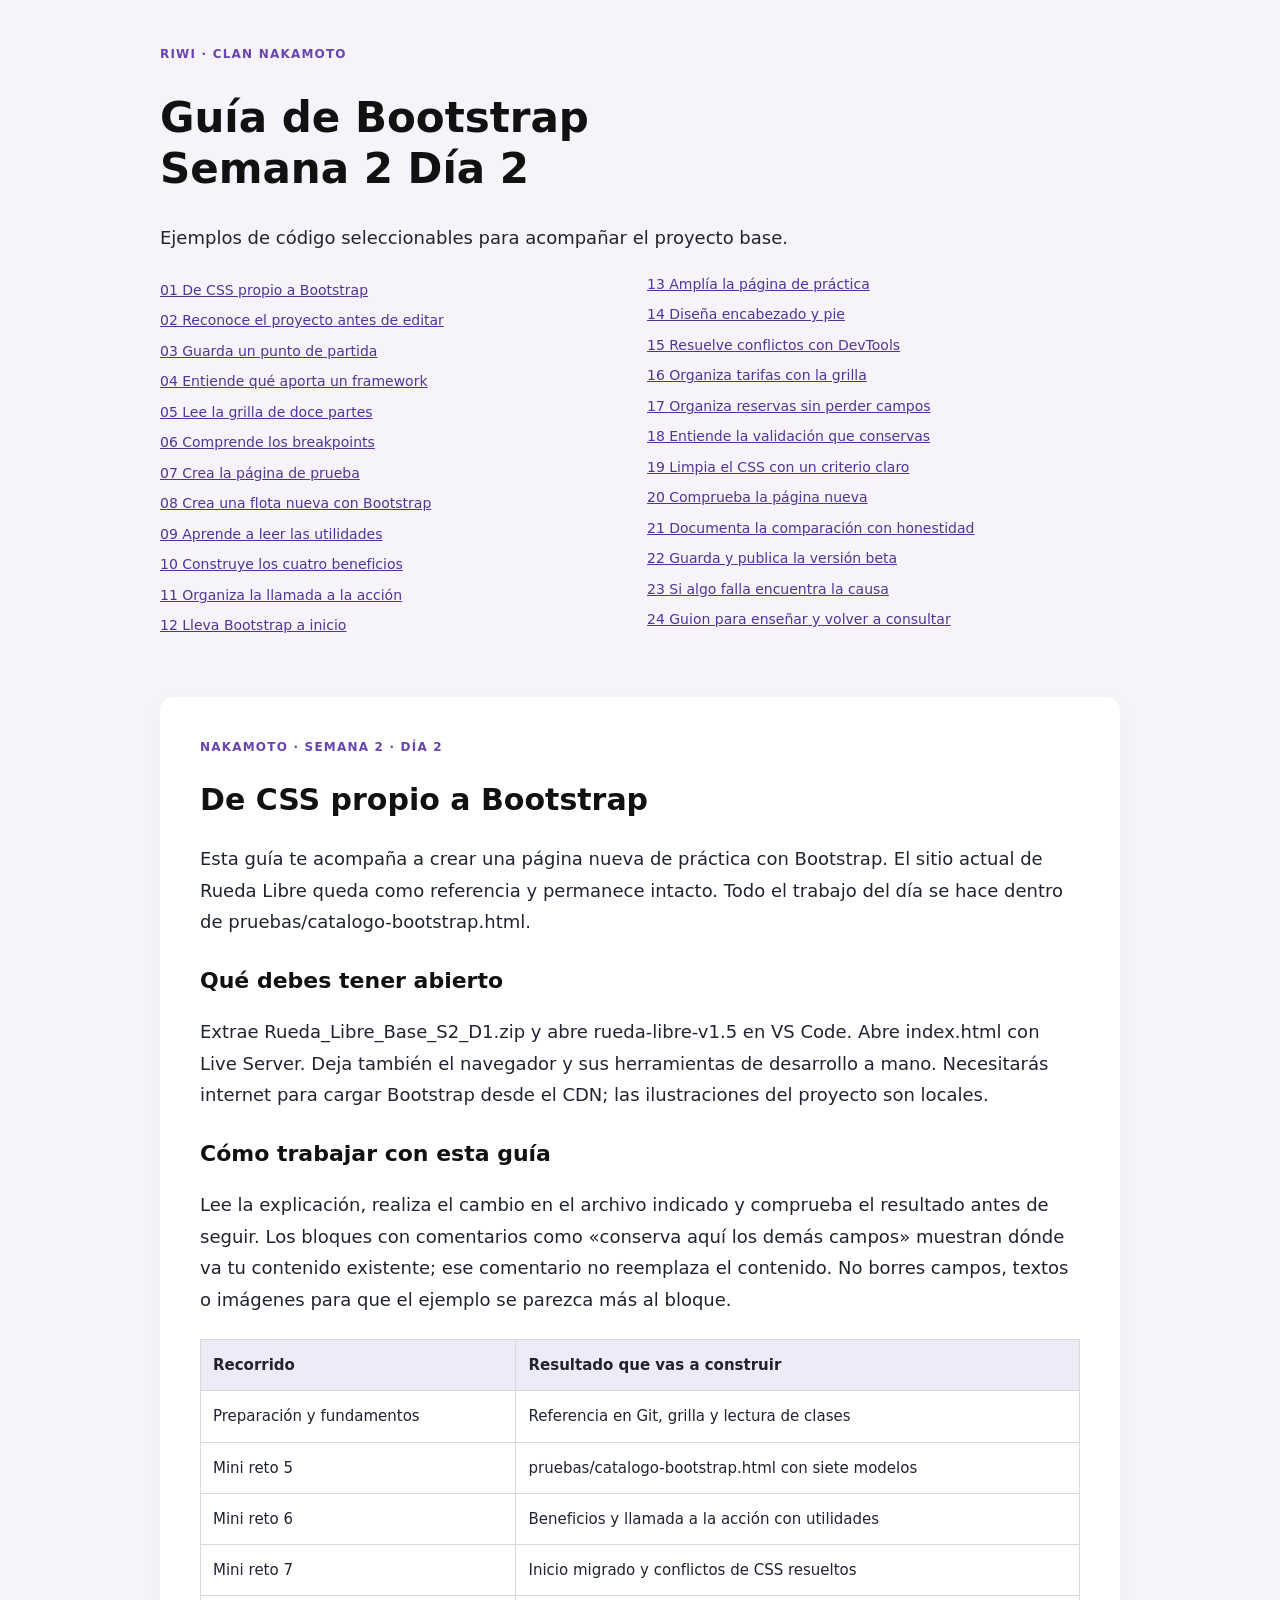
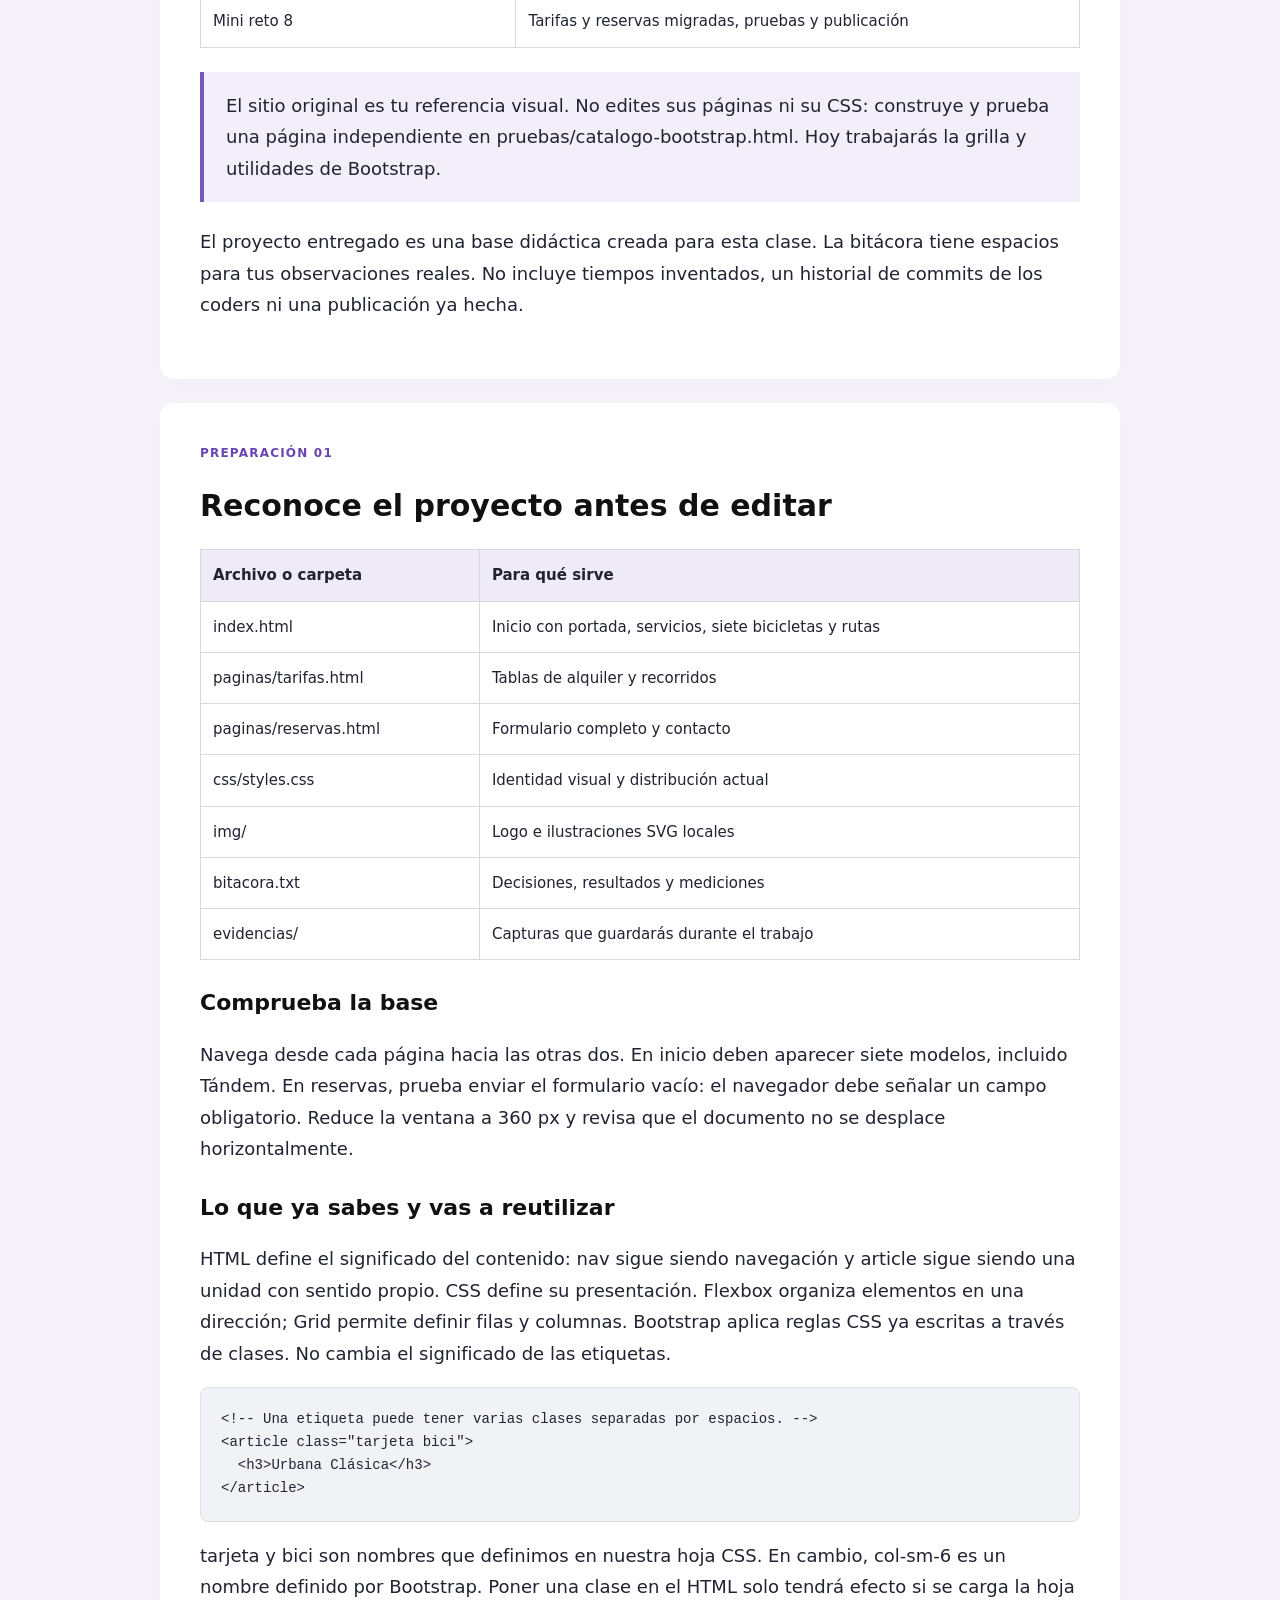
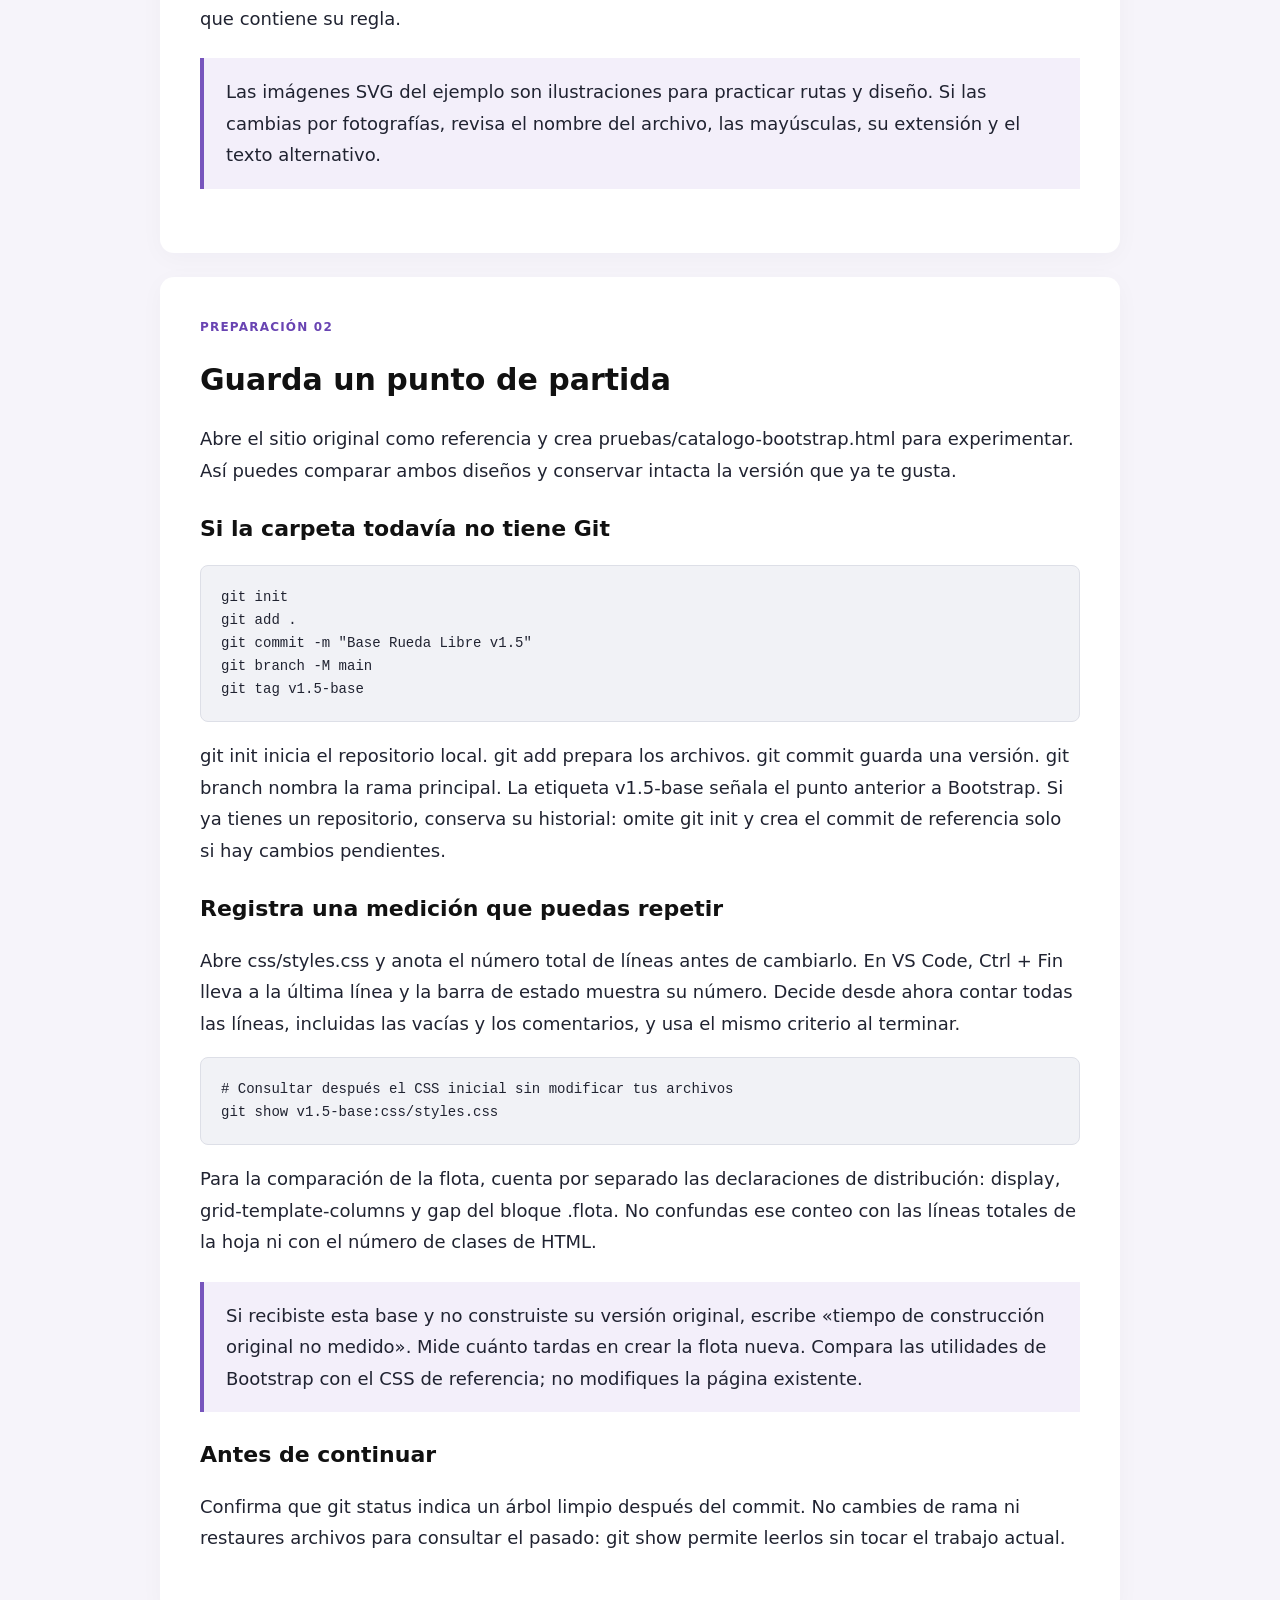
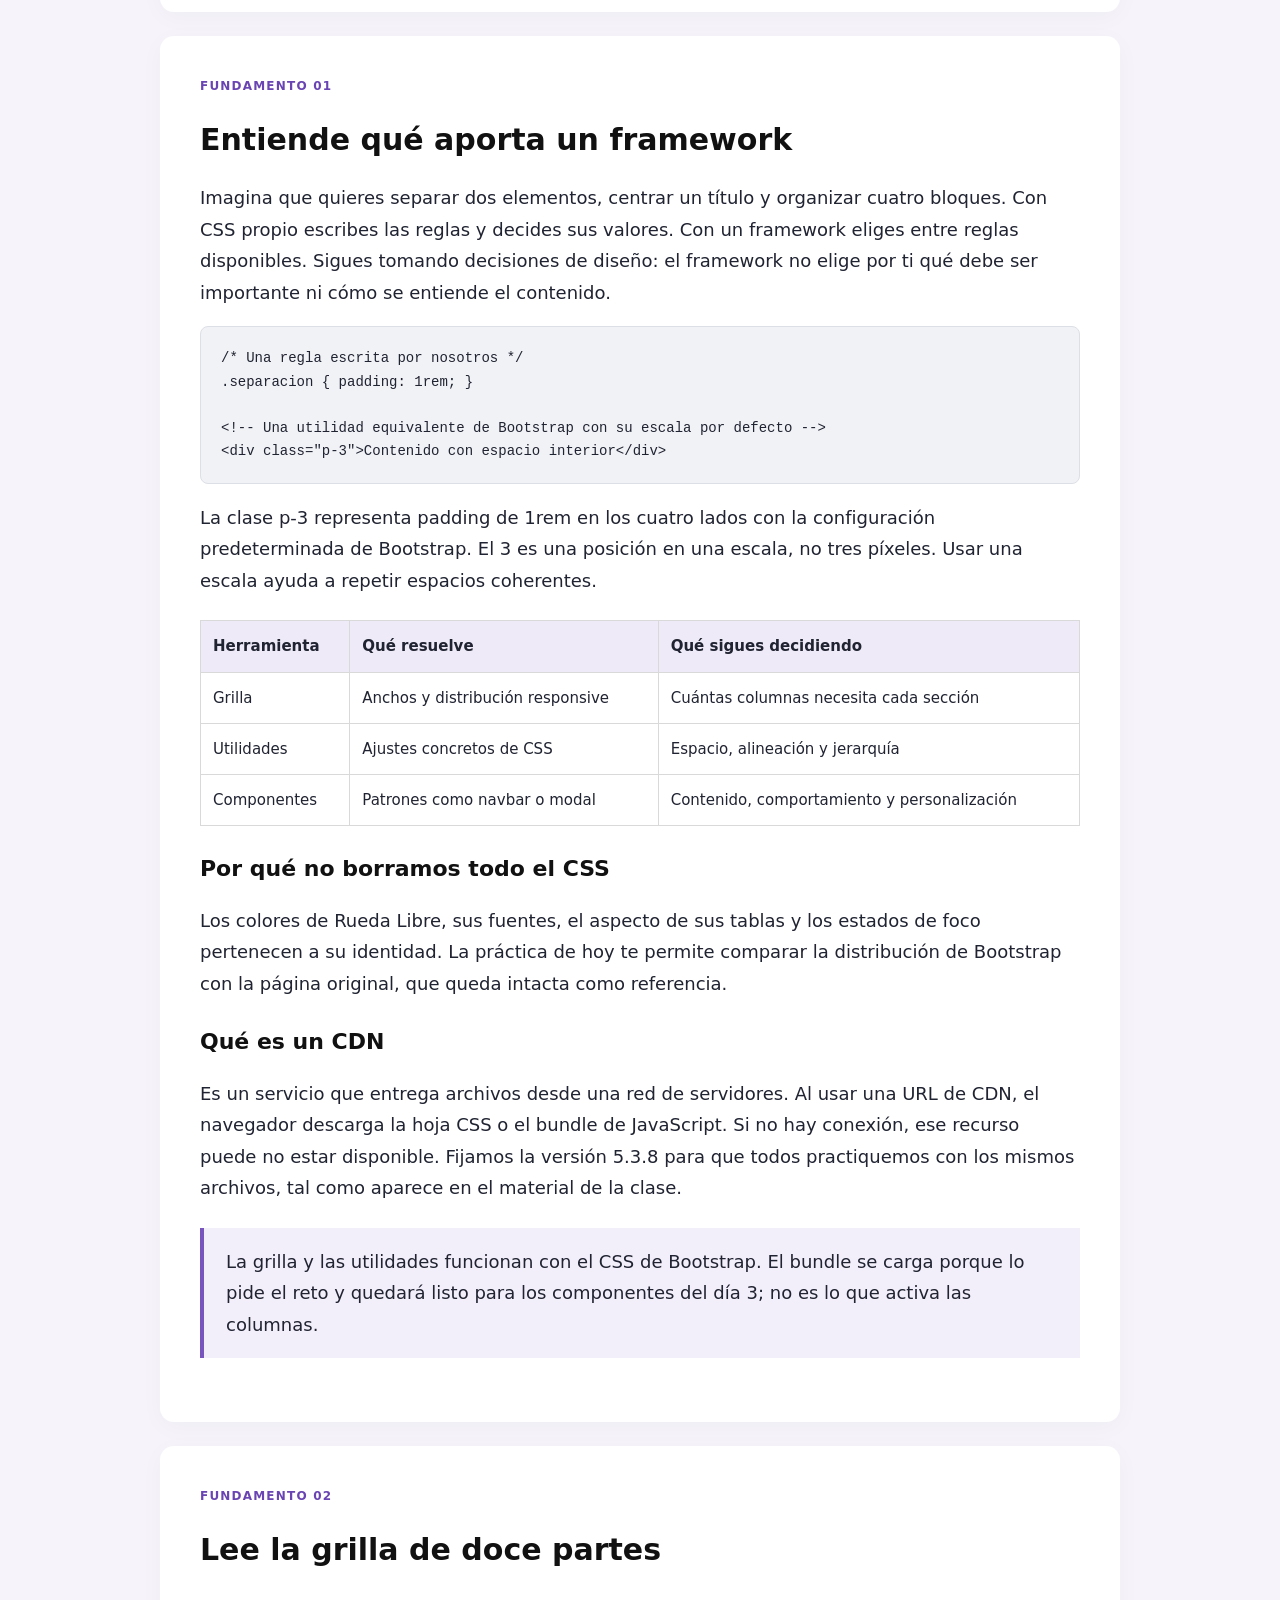
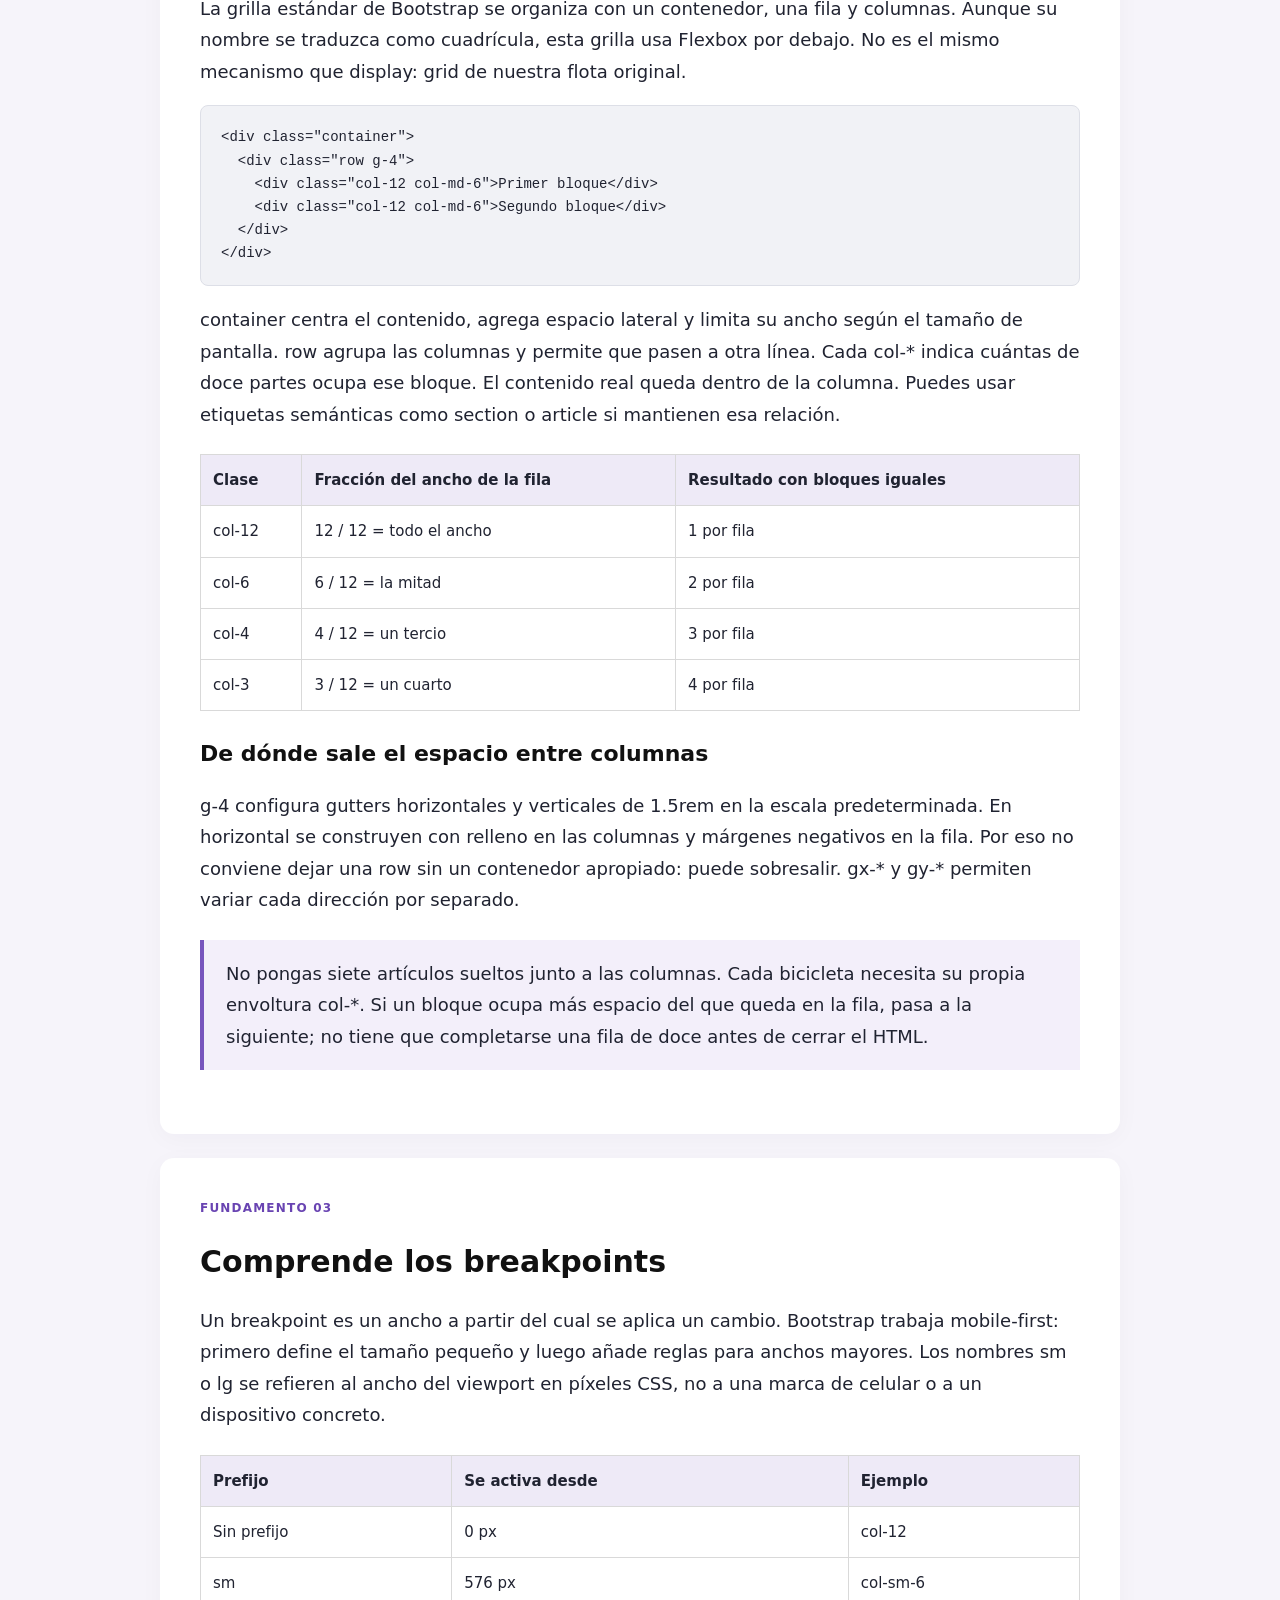
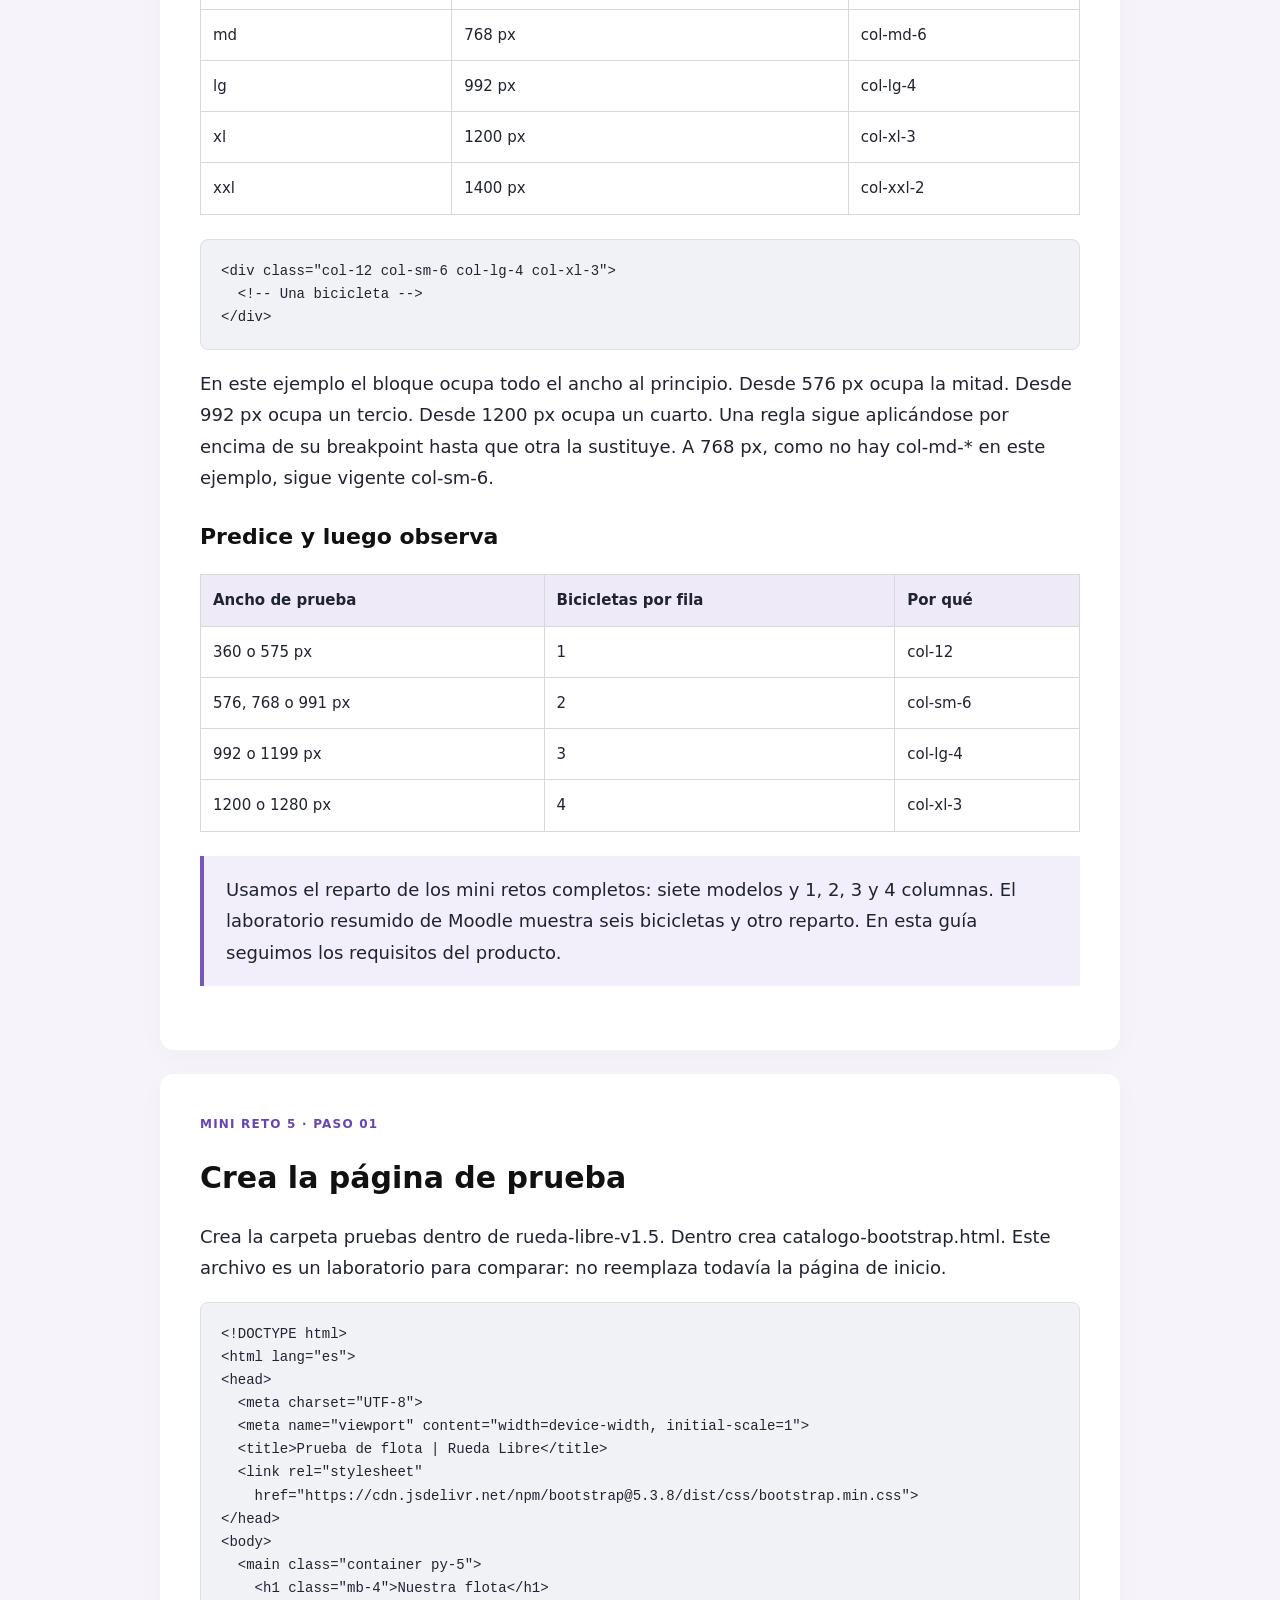
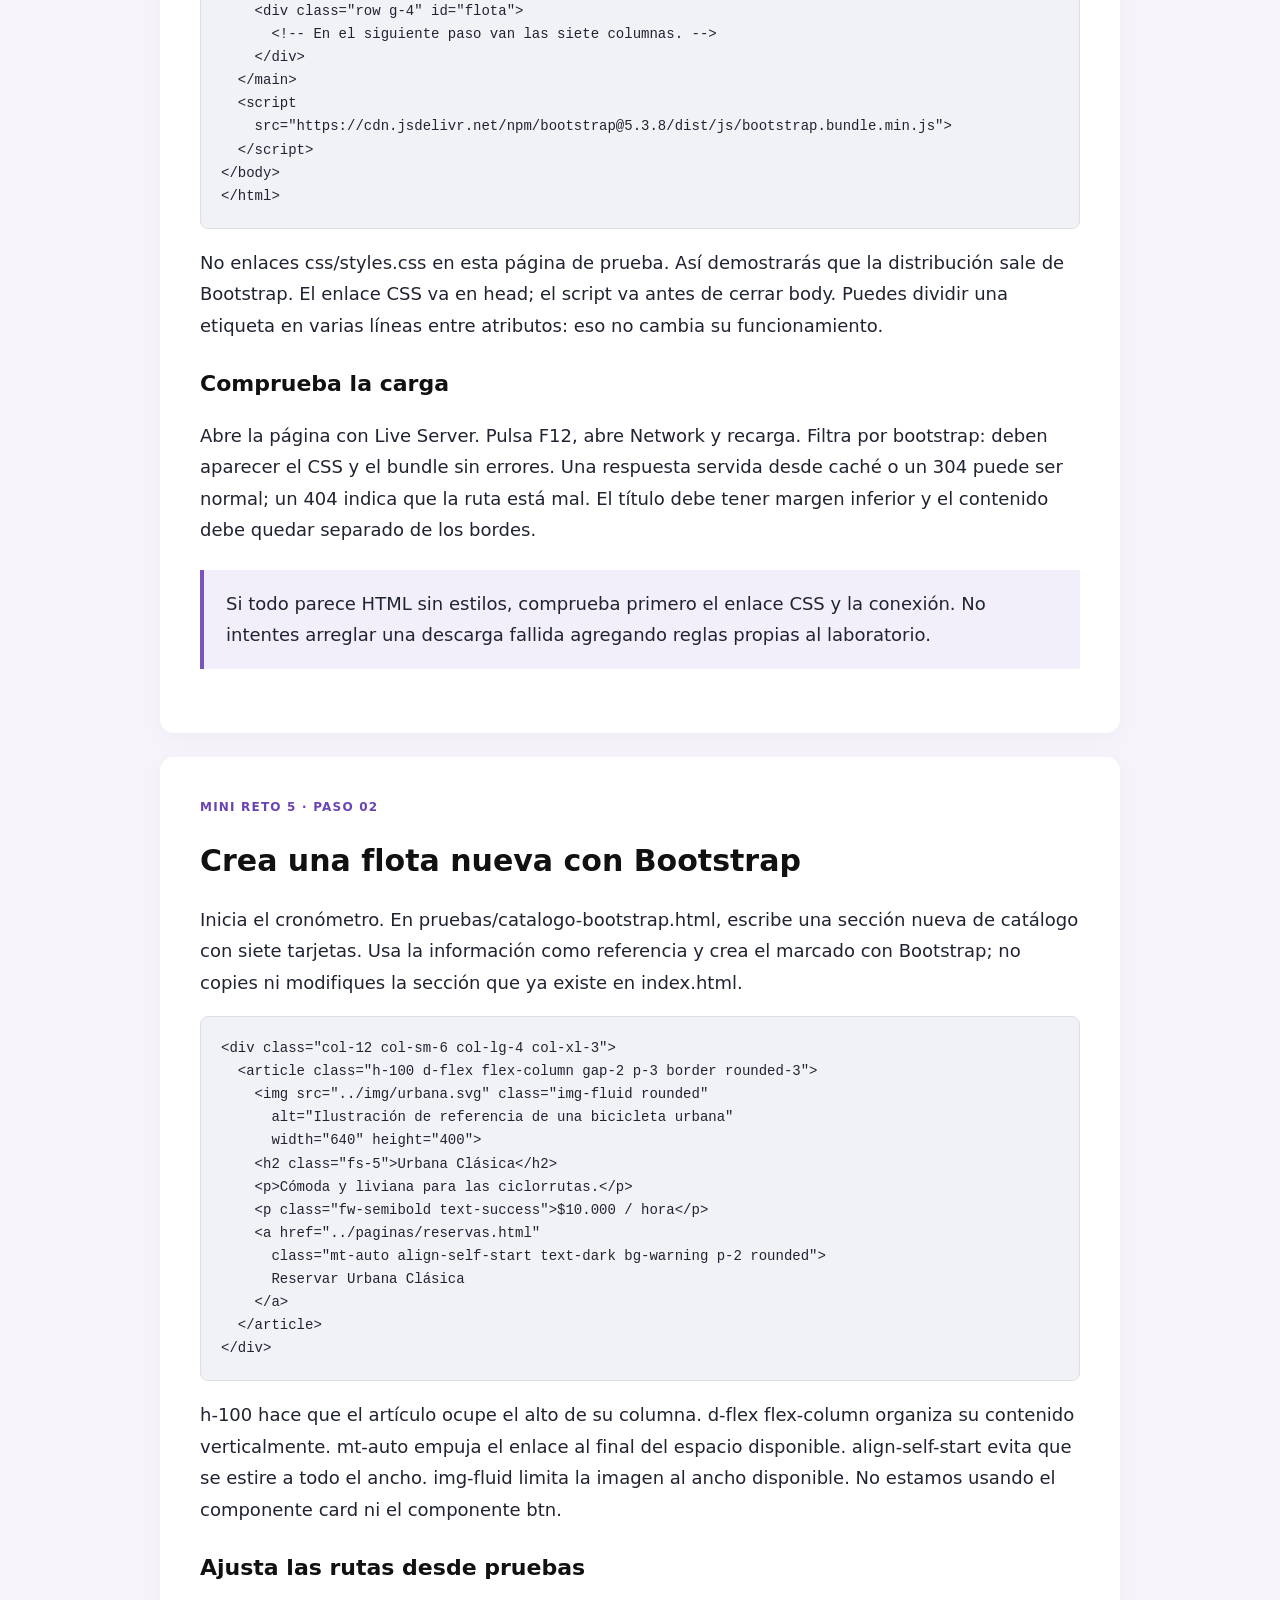
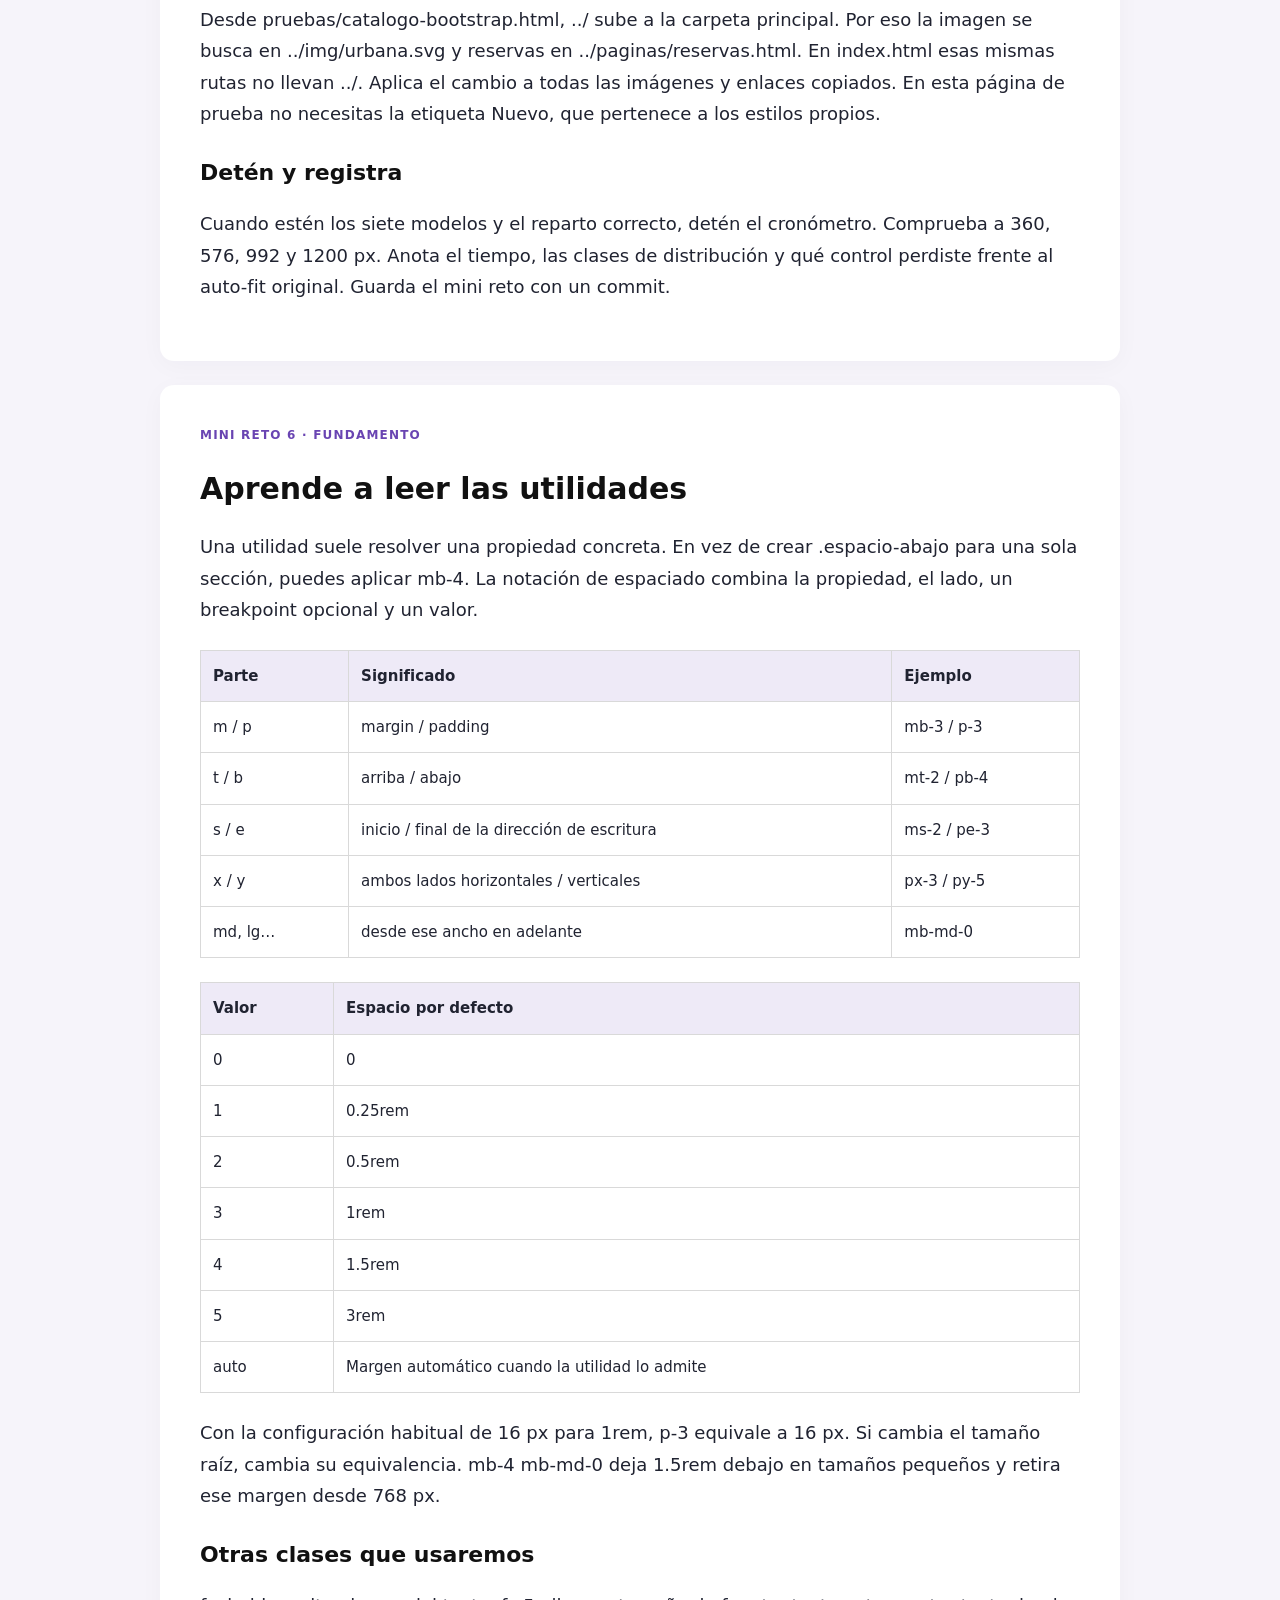
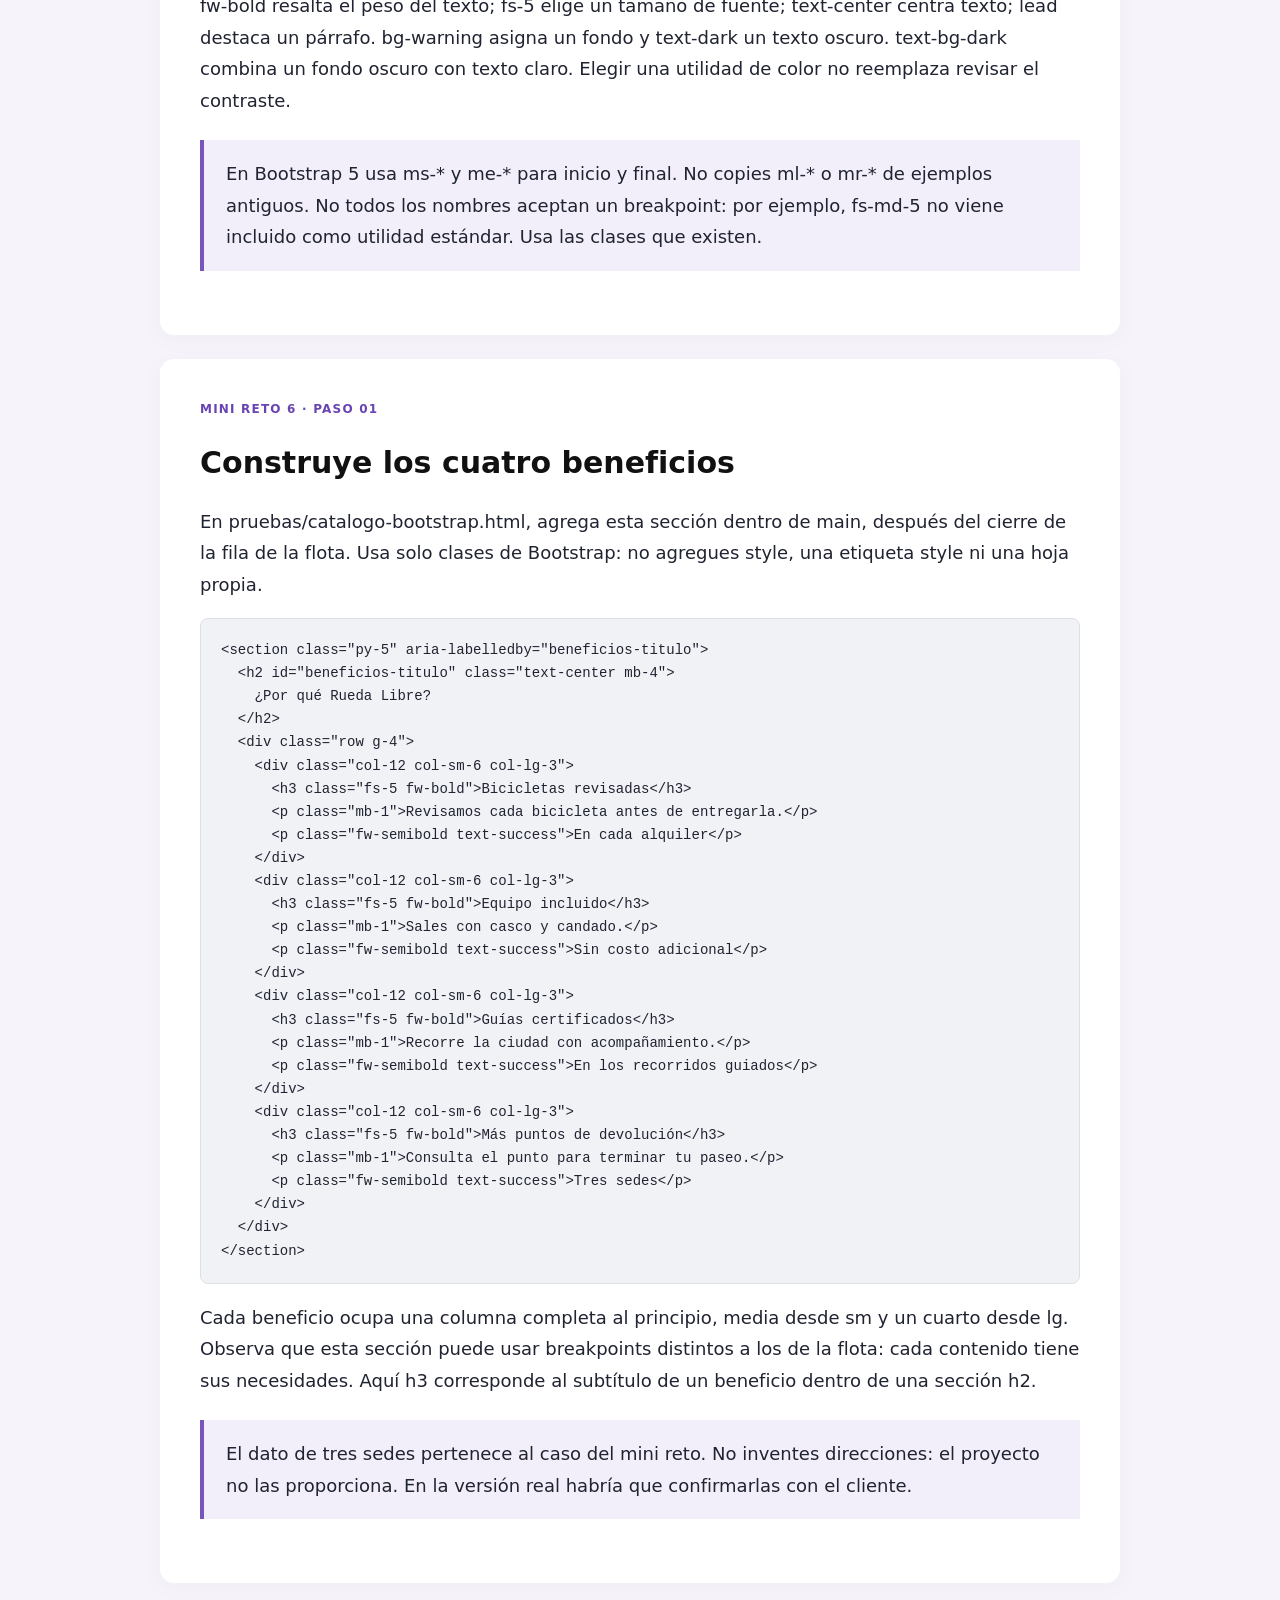
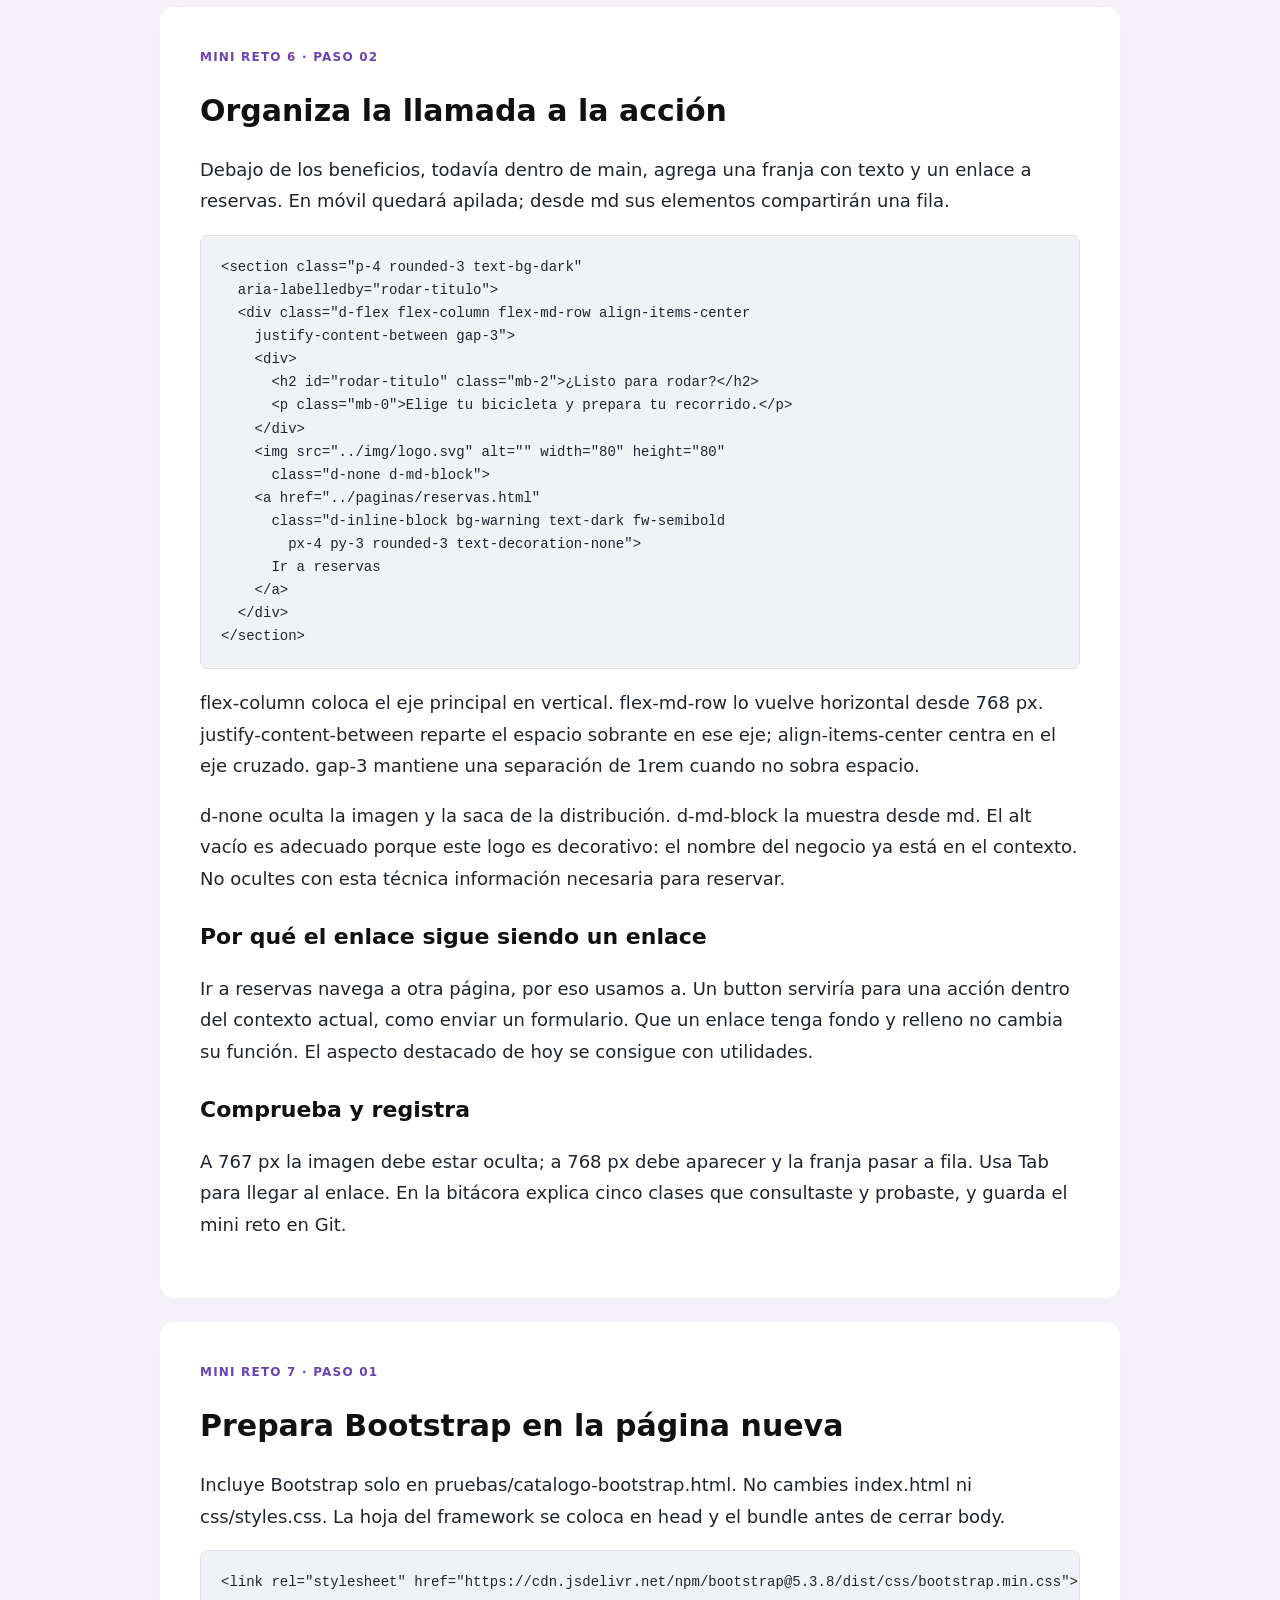
==== commit 215767e4: "Keep the original site intact in the Bootstrap guide" ====
--- a/guia/index.html
+++ b/guia/index.html
@@ -6,26 +6,26 @@
 <a href="#s4">05 Lee la grilla de doce partes</a>
 <a href="#s5">06 Comprende los breakpoints</a>
 <a href="#s6">07 Crea la página de prueba</a>
-<a href="#s7">08 Reconstruye la flota sin CSS propio</a>
+<a href="#s7">08 Crea una flota nueva con Bootstrap</a>
 <a href="#s8">09 Aprende a leer las utilidades</a>
 <a href="#s9">10 Construye los cuatro beneficios</a>
 <a href="#s10">11 Organiza la llamada a la acción</a>
 <a href="#s11">12 Lleva Bootstrap a inicio</a>
-<a href="#s12">13 Migra las secciones de inicio</a>
-<a href="#s13">14 Migra el encabezado y el pie</a>
+<a href="#s12">13 Amplía la página de práctica</a>
+<a href="#s13">14 Diseña encabezado y pie</a>
 <a href="#s14">15 Resuelve conflictos con DevTools</a>
 <a href="#s15">16 Organiza tarifas con la grilla</a>
 <a href="#s16">17 Organiza reservas sin perder campos</a>
 <a href="#s17">18 Entiende la validación que conservas</a>
 <a href="#s18">19 Limpia el CSS con un criterio claro</a>
-<a href="#s19">20 Prueba antes de dar por terminada la migración</a>
+<a href="#s19">20 Comprueba la página nueva</a>
 <a href="#s20">21 Documenta la comparación con honestidad</a>
 <a href="#s21">22 Guarda y publica la versión beta</a>
 <a href="#s22">23 Si algo falla encuentra la causa</a>
 <a href="#s23">24 Guion para enseñar y volver a consultar</a>
 </nav></header><main>
 <section id="s0"><div class="eyebrow">NAKAMOTO · SEMANA 2 · DÍA 2</div><h2>De CSS propio a Bootstrap</h2>
-<p>Esta guía te acompaña para transformar Rueda Libre v1.5 en v2.0-beta. Partimos de un sitio que ya funciona con HTML, CSS, Flexbox y Grid. Hoy vamos a cambiar cómo se distribuye el contenido, conservar sus datos y comprobar que el formulario sigue validando igual.</p>
+<p>Esta guía te acompaña a crear una página nueva de práctica con Bootstrap. El sitio actual de Rueda Libre queda como referencia y permanece intacto. Todo el trabajo del día se hace dentro de pruebas/catalogo-bootstrap.html.</p>
 <h3>Qué debes tener abierto</h3>
 <p>Extrae Rueda_Libre_Base_S2_D1.zip y abre rueda-libre-v1.5 en VS Code. Abre index.html con Live Server. Deja también el navegador y sus herramientas de desarrollo a mano. Necesitarás internet para cargar Bootstrap desde el CDN; las ilustraciones del proyecto son locales.</p>
 <h3>Cómo trabajar con esta guía</h3>
@@ -38,7 +38,7 @@
 <tr><td>Mini reto 7</td><td>Inicio migrado y conflictos de CSS resueltos</td></tr>
 <tr><td>Mini reto 8</td><td>Tarifas y reservas migradas, pruebas y publicación</td></tr>
 </table>
-<aside>El alcance de hoy es la grilla y las utilidades. La navbar plegable, los componentes card, los modales y la validación visual de Bootstrap pertenecen al día 3. Tu menú actual puede seguir visible y adaptable.</aside>
+<aside>El sitio original es tu referencia visual. No edites sus páginas ni su CSS: construye y prueba una página independiente en pruebas/catalogo-bootstrap.html. Hoy trabajarás la grilla y utilidades de Bootstrap.</aside>
 <p>El proyecto entregado es una base didáctica creada para esta clase. La bitácora tiene espacios para tus observaciones reales. No incluye tiempos inventados, un historial de commits de los coders ni una publicación ya hecha.</p>
 </section>
 <section id="s1"><div class="eyebrow">PREPARACIÓN 01</div><h2>Reconoce el proyecto antes de editar</h2>
@@ -64,7 +64,7 @@
 <aside>Las imágenes SVG del ejemplo son ilustraciones para practicar rutas y diseño. Si las cambias por fotografías, revisa el nombre del archivo, las mayúsculas, su extensión y el texto alternativo.</aside>
 </section>
 <section id="s2"><div class="eyebrow">PREPARACIÓN 02</div><h2>Guarda un punto de partida</h2>
-<p>Antes de migrar, guarda la versión actual. Así podrás consultar qué cambió y recuperar una referencia sin mantener dos sitios completos dentro del mismo proyecto.</p>
+<p>Abre el sitio original como referencia y crea pruebas/catalogo-bootstrap.html para experimentar. Así puedes comparar ambos diseños y conservar intacta la versión que ya te gusta.</p>
 <h3>Si la carpeta todavía no tiene Git</h3>
 <pre>git init
 git add .
@@ -77,7 +77,7 @@
 <pre># Consultar después el CSS inicial sin modificar tus archivos
 git show v1.5-base:css/styles.css</pre>
 <p>Para la comparación de la flota, cuenta por separado las declaraciones de distribución: display, grid-template-columns y gap del bloque .flota. No confundas ese conteo con las líneas totales de la hoja ni con el número de clases de HTML.</p>
-<aside>Si recibiste esta base y no construiste su versión original, escribe «tiempo de construcción original no medido». Sí puedes medir cuánto tardas hoy en reconstruir la flota. Bootstrap puede reducir tu CSS propio y aumentar las clases del HTML; registra ambas cosas.</aside>
+<aside>Si recibiste esta base y no construiste su versión original, escribe «tiempo de construcción original no medido». Mide cuánto tardas en crear la flota nueva. Compara las utilidades de Bootstrap con el CSS de referencia; no modifiques la página existente.</aside>
 <h3>Antes de continuar</h3>
 <p>Confirma que git status indica un árbol limpio después del commit. No cambies de rama ni restaures archivos para consultar el pasado: git show permite leerlos sin tocar el trabajo actual.</p>
 </section>
@@ -96,7 +96,7 @@
 <tr><td>Componentes</td><td>Patrones como navbar o modal</td><td>Contenido, comportamiento y personalización</td></tr>
 </table>
 <h3>Por qué no borramos todo el CSS</h3>
-<p>Los colores de Rueda Libre, sus fuentes, el aspecto de sus tablas y los estados de foco pertenecen a su identidad. La migración de hoy mueve la distribución hacia Bootstrap. Mantendremos reglas de marca y controles que ya funcionan.</p>
+<p>Los colores de Rueda Libre, sus fuentes, el aspecto de sus tablas y los estados de foco pertenecen a su identidad. La práctica de hoy te permite comparar la distribución de Bootstrap con la página original, que queda intacta como referencia.</p>
 <h3>Qué es un CDN</h3>
 <p>Es un servicio que entrega archivos desde una red de servidores. Al usar una URL de CDN, el navegador descarga la hoja CSS o el bundle de JavaScript. Si no hay conexión, ese recurso puede no estar disponible. Fijamos la versión 5.3.8 para que todos practiquemos con los mismos archivos, tal como aparece en el material de la clase.</p>
 <aside>La grilla y las utilidades funcionan con el CSS de Bootstrap. El bundle se carga porque lo pide el reto y quedará listo para los componentes del día 3; no es lo que activa las columnas.</aside>
@@ -174,8 +174,8 @@
 <p>Abre la página con Live Server. Pulsa F12, abre Network y recarga. Filtra por bootstrap: deben aparecer el CSS y el bundle sin errores. Una respuesta servida desde caché o un 304 puede ser normal; un 404 indica que la ruta está mal. El título debe tener margen inferior y el contenido debe quedar separado de los bordes.</p>
 <aside>Si todo parece HTML sin estilos, comprueba primero el enlace CSS y la conexión. No intentes arreglar una descarga fallida agregando reglas propias al laboratorio.</aside>
 </section>
-<section id="s7"><div class="eyebrow">MINI RETO 5 · PASO 02</div><h2>Reconstruye la flota sin CSS propio</h2>
-<p>Inicia el cronómetro. En index.html, copia los siete article que están dentro de .flota. En la página de prueba, envuelve cada article con una columna. Cambia las clases del artículo y del enlace como muestra este modelo; conserva el nombre, la descripción y el precio de cada bicicleta.</p>
+<section id="s7"><div class="eyebrow">MINI RETO 5 · PASO 02</div><h2>Crea una flota nueva con Bootstrap</h2>
+<p>Inicia el cronómetro. En pruebas/catalogo-bootstrap.html, escribe una sección nueva de catálogo con siete tarjetas. Usa la información como referencia y crea el marcado con Bootstrap; no copies ni modifiques la sección que ya existe en index.html.</p>
 <pre>&lt;div class=&quot;col-12 col-sm-6 col-lg-4 col-xl-3&quot;&gt;
   &lt;article class=&quot;h-100 d-flex flex-column gap-2 p-3 border rounded-3&quot;&gt;
     &lt;img src=&quot;../img/urbana.svg&quot; class=&quot;img-fluid rounded&quot;
@@ -279,87 +279,31 @@
 <h3>Comprueba y registra</h3>
 <p>A 767 px la imagen debe estar oculta; a 768 px debe aparecer y la franja pasar a fila. Usa Tab para llegar al enlace. En la bitácora explica cinco clases que consultaste y probaste, y guarda el mini reto en Git.</p>
 </section>
-<section id="s11"><div class="eyebrow">MINI RETO 7 · PASO 01</div><h2>Lleva Bootstrap a inicio</h2>
-<p>Ahora integra el framework en index.html. Primero agrega el enlace CSS de Bootstrap antes de css/styles.css; conserva los enlaces a Google Fonts. Agrega el mismo bundle antes de cerrar body. En la página de pruebas sigue sin enlazarse la hoja propia.</p>
-<pre>&lt;!-- Dentro de head, después de las fuentes --&gt;
-&lt;link rel=&quot;stylesheet&quot;
-  href=&quot;https://cdn.jsdelivr.net/npm/bootstrap@5.3.8/dist/css/bootstrap.min.css&quot;&gt;
-&lt;link rel=&quot;stylesheet&quot; href=&quot;css/styles.css&quot;&gt;
-
-&lt;!-- Sustituye las clases del main; conserva su id --&gt;
-&lt;main id=&quot;contenido&quot; class=&quot;container py-5&quot;&gt;
-  &lt;!-- Conserva las secciones existentes. --&gt;
+<section id="s11"><div class="eyebrow">MINI RETO 7 · PASO 01</div><h2>Prepara Bootstrap en la página nueva</h2>
+<p>Incluye Bootstrap solo en pruebas/catalogo-bootstrap.html. No cambies index.html ni css/styles.css. La hoja del framework se coloca en head y el bundle antes de cerrar body.</p>
+<pre>&lt;link rel=&quot;stylesheet&quot; href=&quot;https://cdn.jsdelivr.net/npm/bootstrap@5.3.8/dist/css/bootstrap.min.css&quot;&gt;</pre>
+<p>Haz tus cambios dentro de main en container py-5. El archivo de práctica tiene sus propios estilos y su propio encabezado; el sitio de referencia conserva su diseño.</p></section>
+<section id="s12"><div class="eyebrow">MINI RETO 7 · PASO 02</div><h2>Diseña portada y catálogo desde cero</h2>
+<p>Crea dentro de pruebas/catalogo-bootstrap.html una portada con row g-4 align-items-center. Distribuye texto e imagen en col-12 col-md-6. Debajo, construye una flota de tarjetas nueva con row g-4 y columnas responsivas.</p>
+<pre>&lt;main class=&quot;container py-5&quot;&gt;
+  &lt;section class=&quot;row g-4 align-items-center mb-5&quot;&gt;
+    &lt;div class=&quot;col-12 col-md-6&quot;&gt;&lt;h1&gt;Rueda Libre&lt;/h1&gt;&lt;p&gt;Explora la ciudad en bicicleta.&lt;/p&gt;&lt;/div&gt;
+    &lt;div class=&quot;col-12 col-md-6&quot;&gt;&lt;img class=&quot;img-fluid rounded-3&quot; src=&quot;../img/rio.jpg&quot; alt=&quot;Ciclista en una vía urbana&quot;&gt;&lt;/div&gt;
+  &lt;/section&gt;
+  &lt;section class=&quot;row g-4&quot; aria-label=&quot;Bicicletas&quot;&gt;
+    &lt;div class=&quot;col-12 col-sm-6 col-lg-4 col-xl-3&quot;&gt;&lt;article class=&quot;card h-100&quot;&gt;...&lt;/article&gt;&lt;/div&gt;
+  &lt;/section&gt;
 &lt;/main&gt;</pre>
-<h3>Migra la portada sin perder su contenido</h3>
-<pre>&lt;section class=&quot;mb-5&quot; aria-labelledby=&quot;titulo&quot;&gt;
-  &lt;div class=&quot;row g-4 align-items-center&quot;&gt;
-    &lt;div class=&quot;col-12 col-md-6&quot;&gt;
-      &lt;p class=&quot;texto-secundario&quot;&gt;ALQUILER Y RECORRIDOS EN MEDELLÍN&lt;/p&gt;
-      &lt;h1 id=&quot;titulo&quot;&gt;Rueda Libre&lt;/h1&gt;
-      &lt;!-- Conserva el párrafo completo y sus enlaces. --&gt;
-      &lt;a class=&quot;boton&quot; href=&quot;paginas/reservas.html&quot;&gt;Reservar ahora&lt;/a&gt;
-    &lt;/div&gt;
-    &lt;div class=&quot;col-12 col-md-6&quot;&gt;
-      &lt;img src=&quot;img/rio.svg&quot; class=&quot;img-fluid rounded-3&quot;
-        alt=&quot;Ilustración de una ruta entre montañas de Medellín&quot;
-        width=&quot;800&quot; height=&quot;500&quot;&gt;
-    &lt;/div&gt;
-  &lt;/div&gt;
+<p>Las columnas apilan el contenido en móvil y se reparten el espacio desde md. Completa las tarjetas con contenido propio y usa utilidades como h-100, d-flex y mt-auto para alinear sus acciones.</p></section>
+<section id="s13"><div class="eyebrow">MINI RETO 7 · PASO 03</div><h2>Añade beneficios y una llamada a la acción</h2>
+<p>Completa la página de práctica con una sección de beneficios y otra con un enlace destacado. Puedes organizar tres beneficios con row g-4 y col-12 col-md-4. Mantén todo dentro de pruebas/catalogo-bootstrap.html.</p>
+<pre>&lt;section class=&quot;row g-4 my-5&quot; aria-label=&quot;Beneficios&quot;&gt;
+  &lt;article class=&quot;col-12 col-md-4&quot;&gt;&lt;h2&gt;Explora a tu ritmo&lt;/h2&gt;&lt;p&gt;Elige una ruta para tu paseo.&lt;/p&gt;&lt;/article&gt;
+&lt;/section&gt;
+&lt;section class=&quot;text-center bg-success text-white rounded-3 p-4&quot;&gt;
+  &lt;h2&gt;¿Listo para salir?&lt;/h2&gt;&lt;a class=&quot;btn btn-light&quot; href=&quot;#catalogo&quot;&gt;Ver bicicletas&lt;/a&gt;
 &lt;/section&gt;</pre>
-<p>Las dos col-md-6 producen mitades desde 768 px. En móvil siguen ocupando todo el ancho. align-items-center alinea verticalmente las columnas de esa fila. Mantén un único h1; el resto de títulos de sección sigue en h2.</p>
-<aside>Cargar la hoja propia después ayuda a resolver reglas con igual prioridad y especificidad. El orden por sí solo no derrota un selector más específico ni una declaración importante. Resolveremos los conflictos mirando las reglas concretas.</aside>
-</section>
-<section id="s12"><div class="eyebrow">MINI RETO 7 · PASO 02</div><h2>Migra las secciones de inicio</h2>
-<p>En la flota de index.html, cambia div.flota por div.row.g-4 y envuelve cada bicicleta en col-12 col-sm-6 col-lg-4 col-xl-3. Conserva tarjeta y bici para su apariencia. Agrega al artículo h-100 d-flex flex-column gap-2 y al enlace mt-auto align-self-start. Aquí el título de cada bicicleta sigue en h3 porque está dentro de Nuestra flota, que tiene h2.</p>
-<pre>&lt;div class=&quot;row g-4&quot;&gt;
-  &lt;div class=&quot;col-12 col-sm-6 col-lg-4 col-xl-3&quot;&gt;
-    &lt;article class=&quot;tarjeta bici h-100 d-flex flex-column gap-2&quot;&gt;
-      &lt;!-- Conserva imagen, h3, descripción y precio. --&gt;
-      &lt;a class=&quot;boton mt-auto align-self-start&quot;
-        href=&quot;paginas/reservas.html&quot;&gt;Reservar Urbana Clásica&lt;/a&gt;
-    &lt;/article&gt;
-  &lt;/div&gt;
-  &lt;!-- Repite la envoltura para los otros seis artículos existentes. --&gt;
-&lt;/div&gt;</pre>
-<table>
-<tr><th>Bloque existente</th><th>Envoltura que debes usar</th></tr>
-<tr><td>div.servicios</td><td>Cámbialo por row g-4; cada article va en col-12 col-md-4</td></tr>
-<tr><td>div.rutas</td><td>Cámbialo por row g-4; cada article va en col-12 col-md-4</td></tr>
-<tr><td>Cada tarjeta de servicios y rutas</td><td>Añade h-100 si quieres igualar altos dentro de la fila</td></tr>
-<tr><td>Secciones principales</td><td>Añade mb-5 para conservar separación vertical</td></tr>
-</table>
-<p>Copia a inicio los beneficios y la franja de la página de prueba. Corrige sus rutas: ../img/logo.svg pasa a img/logo.svg y ../paginas/reservas.html pasa a paginas/reservas.html. Si copias solo las secciones, no copies otro main, otro h1 ni el segundo head.</p>
-<h3>Qué debes retirar del CSS en este punto</h3>
-<p>Retira las reglas de .portada, .servicios, .rutas y .flota, incluidas sus variantes dentro de las media queries. De .bici retira display, flex-direction y gap. Retira la regla .bici .boton que se sustituyó por mt-auto y align-self-start. Conserva .bici h3 y .bici p si quieres mantener los márgenes de su contenido.</p>
-<aside>No elimines aún .layout-tarifas, .layout-reservas ni .fila-campos: las otras páginas todavía dependen de ellas. Comenta esos bloques como pendientes del mini reto 8.</aside>
-</section>
-<section id="s13"><div class="eyebrow">MINI RETO 7 · PASO 03</div><h2>Migra el encabezado y el pie</h2>
-<p>El encabezado compartido también puede organizarse con utilidades. Todavía no construiremos una navbar plegable: el menú seguirá cambiando de línea cuando necesite espacio.</p>
-<pre>&lt;header class=&quot;encabezado py-3&quot;&gt;
-  &lt;div class=&quot;container d-flex flex-column flex-md-row
-    justify-content-md-between align-items-center gap-3&quot;&gt;
-    &lt;a class=&quot;marca d-flex align-items-center gap-2&quot; href=&quot;index.html&quot;&gt;
-      &lt;img src=&quot;img/logo.svg&quot; alt=&quot;&quot; width=&quot;80&quot; height=&quot;80&quot;&gt;
-      Rueda Libre
-    &lt;/a&gt;
-    &lt;nav aria-label=&quot;Navegación principal&quot;&gt;
-      &lt;ul id=&quot;menu&quot; class=&quot;menu d-flex flex-wrap
-        justify-content-center gap-4 list-unstyled m-0 p-0&quot;&gt;
-        &lt;!-- Conserva los tres li y sus enlaces. --&gt;
-      &lt;/ul&gt;
-    &lt;/nav&gt;
-  &lt;/div&gt;
-&lt;/header&gt;</pre>
-<p>Sustituye el contenedor interior del pie por el siguiente. Conserva dentro sus tres bloques: marca, contacto y horario. El div no necesita seguir llamándose pie-bloques porque la distribución estará expresada en utilidades.</p>
-<pre>&lt;div class=&quot;container d-flex flex-column flex-md-row
-  justify-content-between align-items-start gap-4&quot;&gt;
-  &lt;!-- Aquí siguen los tres bloques existentes del pie. --&gt;
-&lt;/div&gt;</pre>
-<p>Retira .barra y .pie-bloques del CSS y sus variantes responsive. De .menu quita display, flex-wrap, justify-content, gap, list-style, margin y padding; conserva las reglas que dan apariencia a sus enlaces. De .marca quita display, align-items y gap; conserva color, tipografía y decoración. La clase encabezado puede conservar fondo y color.</p>
-<h3>Qué replicar en las otras páginas</h3>
-<p>Cuando migres tarifas y reservas, lleva este mismo marcado a sus encabezados y pies. Ajusta href y src para usar ../ desde paginas/. Conserva aria-current=&quot;page&quot; y activo únicamente en el enlace de la página que se está visitando.</p>
-<aside>Conserva los id usados por los enlaces y el salto a #contenido. Una migración visual no debe romper los destinos de navegación.</aside>
-</section>
+<p>Prueba py-*, gap-*, text-center y las utilidades de color. Observa qué propiedades cambian en el navegador y anota las clases que te resultaron nuevas.</p></section>
 <section id="s14"><div class="eyebrow">MINI RETO 7 · PASO 04</div><h2>Resuelve conflictos con DevTools</h2>
 <p>Si algo no se ve como esperabas, selecciona ese elemento con Inspeccionar. En Styles busca la propiedad en conflicto. Una declaración tachada perdió frente a otra regla; no siempre significa que sea inútil o incorrecta. En Computed revisa el valor que finalmente se aplica y desde dónde viene.</p>
 <table>
@@ -380,84 +324,17 @@
 <p>Un párrafo puede heredar color de body si no recibe otro color. En cambio, background y padding no se heredan de esa forma. Una regla que asigna color directamente al párrafo se aplica antes que el color que habría heredado. Por eso hay que inspeccionar el elemento correcto.</p>
 <aside>Registra tres conflictos que realmente observes: selector, propiedad, valor ganador y cambio realizado. Los ejemplos de esta página son hipótesis para diagnosticar, no resultados que debas copiar como si hubieran ocurrido.</aside>
 </section>
-<section id="s15"><div class="eyebrow">MINI RETO 8 · PASO 01</div><h2>Organiza tarifas con la grilla</h2>
-<p>Agrega Bootstrap a paginas/tarifas.html. Tu hoja propia se carga después con href=&quot;../css/styles.css&quot;. Sustituye el main por class=&quot;container py-5&quot; y migra encabezado y pie con las utilidades ya explicadas.</p>
-<pre>&lt;div class=&quot;row g-4&quot;&gt;
-  &lt;div class=&quot;col-12 col-lg-8&quot;&gt;
-    &lt;section class=&quot;mb-4&quot;&gt;
-      &lt;h2&gt;Alquiler de bicicletas&lt;/h2&gt;
-      &lt;!-- Conserva la tabla completa y la nota de casco y candado. --&gt;
-    &lt;/section&gt;
-    &lt;section id=&quot;recorridos&quot; class=&quot;mb-4&quot;&gt;
-      &lt;h2&gt;Recorridos guiados&lt;/h2&gt;
-      &lt;!-- Conserva tabla, horario de salidas y enlace a reservas. --&gt;
-    &lt;/section&gt;
-  &lt;/div&gt;
-  &lt;div class=&quot;col-12 col-lg-4&quot;&gt;
-    &lt;aside class=&quot;tarjeta&quot;&gt;
-      &lt;h2&gt;Antes de salir&lt;/h2&gt;
-      &lt;!-- Conserva la lista y el aviso de confirmación. --&gt;
-    &lt;/aside&gt;
-  &lt;/div&gt;
-&lt;/div&gt;</pre>
-<p>Sustituye div.layout-tarifas por row g-4. El bloque que contiene las dos tablas ocupa ocho de doce partes desde lg; la información complementaria ocupa cuatro. En móvil ambos usan el ancho completo. Ocho más cuatro completa las doce partes de una fila.</p>
-<h3>Conserva el significado de las tablas</h3>
-<p>No conviertas los datos en una colección de div para facilitar el diseño. Conserva table, caption, thead, tbody y los th con scope. La grilla distribuye bloques de la página; la tabla representa relaciones entre filas y columnas. Mantén las reglas propias de bordes, rellenos y encabezados de tabla.</p>
-<p>Si una tabla con más datos no cabe, puedes envolverla en un div con overflow-auto para limitar el desplazamiento a ese bloque. Primero revisa el ancho, los textos y el relleno. En esta base las tablas deben poder leerse en móvil sin que todo el documento se desplace lateralmente.</p>
-<aside>Cuando la página esté migrada, retira .layout-tarifas y su regla dentro del breakpoint de 1200 px. Conserva el id recorridos para que sigan funcionando los enlaces desde inicio.</aside>
-</section>
-<section id="s16"><div class="eyebrow">MINI RETO 8 · PASO 02</div><h2>Organiza reservas sin perder campos</h2>
-<p>Agrega a paginas/reservas.html los mismos recursos Bootstrap, con ../css/styles.css después. Cambia el contenedor principal a container py-5. El reto pide proporción 8/4 desde md: en esta migración las dos columnas aparecen desde 768 px, aunque la base las mostraba desde 1200 px.</p>
-<pre>&lt;div class=&quot;row g-4&quot;&gt;
-  &lt;div class=&quot;col-12 col-md-8&quot;&gt;
-    &lt;section id=&quot;formulario&quot;&gt;
-      &lt;h2&gt;Formulario de reserva&lt;/h2&gt;
-      &lt;!-- Conserva aquí TODO el form original. --&gt;
-    &lt;/section&gt;
-  &lt;/div&gt;
-  &lt;div class=&quot;col-12 col-md-4&quot;&gt;
-    &lt;aside class=&quot;tarjeta&quot;&gt;
-      &lt;!-- Conserva contacto, horarios y aviso educativo. --&gt;
-    &lt;/aside&gt;
-  &lt;/div&gt;
-&lt;/div&gt;</pre>
-<h3>Migra las dos filas de campos cortos</h3>
-<p>En el formulario hay dos div.fila-campos: uno agrupa documento y celular; el otro, plan y cantidad. En cada caso usa row g-3 y añade col-12 col-sm-6 a sus dos div.campo. Los label y los controles quedan dentro de su columna. No pongas la clase row directamente en fieldset.</p>
-<pre>&lt;div class=&quot;row g-3&quot;&gt;
-  &lt;div class=&quot;campo col-12 col-sm-6&quot;&gt;
-    &lt;label for=&quot;documento&quot;&gt;Documento&lt;/label&gt;
-    &lt;input id=&quot;documento&quot; name=&quot;documento&quot; type=&quot;text&quot;
-      inputmode=&quot;numeric&quot; pattern=&quot;[0-9]{6,10}&quot;
-      title=&quot;Entre 6 y 10 dígitos, sin puntos ni espacios&quot; required&gt;
-  &lt;/div&gt;
-  &lt;div class=&quot;campo col-12 col-sm-6&quot;&gt;
-    &lt;!-- Conserva label y control completos de celular. --&gt;
-  &lt;/div&gt;
-&lt;/div&gt;</pre>
-<aside>Retira .layout-reservas y .fila-campos del CSS, incluidas sus variantes responsive. Conserva fieldset, legend, label, input, select, textarea y sus estilos: hoy estás cambiando distribución, no las reglas del formulario.</aside>
-</section>
-<section id="s17"><div class="eyebrow">MINI RETO 8 · PASO 03</div><h2>Entiende la validación que conservas</h2>
-<p>La validación nativa la realiza el navegador antes de enviar el formulario. Bootstrap no comprueba la disponibilidad de bicicletas. Cambiar columnas o colores no debe modificar required, pattern, min, max o los nombres de los controles.</p>
-<table>
-<tr><th>Campo</th><th>Regla del caso</th><th>Cómo se expresa</th></tr>
-<tr><td>Nombre</td><td>Obligatorio, mínimo 3 caracteres</td><td>required y minlength=&quot;3&quot;</td></tr>
-<tr><td>Documento</td><td>6 a 10 dígitos</td><td>type=&quot;text&quot; y pattern=&quot;[0-9]{6,10}&quot;</td></tr>
-<tr><td>Correo</td><td>Formato de correo y obligatorio</td><td>type=&quot;email&quot; y required</td></tr>
-<tr><td>Celular</td><td>10 dígitos, empieza por 3</td><td>type=&quot;tel&quot; y pattern=&quot;3[0-9]{9}&quot;</td></tr>
-<tr><td>Fecha</td><td>1 nov a 31 dic de 2026</td><td>type=&quot;date&quot;, min y max</td></tr>
-<tr><td>Tipo de bicicleta</td><td>Una opción obligatoria</td><td>radio con el mismo name y required</td></tr>
-<tr><td>Plan</td><td>Obligatorio</td><td>select required y primera opción vacía</td></tr>
-<tr><td>Cantidad</td><td>Entero entre 1 y 6</td><td>number, min=&quot;1&quot;, max=&quot;6&quot;, step=&quot;1&quot;</td></tr>
-<tr><td>Comentarios</td><td>Opcional, hasta 300 caracteres</td><td>textarea maxlength=&quot;300&quot;</td></tr>
-<tr><td>Políticas</td><td>Aceptación obligatoria</td><td>checkbox required</td></tr>
-</table>
-<p>El documento es un identificador, no una cantidad para hacer operaciones: text permite usar un patrón y conservar ceros iniciales. inputmode=&quot;numeric&quot; sugiere un teclado, pero no valida. En el patrón [0-9] significa un dígito; {6,10} exige entre seis y diez. type=&quot;tel&quot; tampoco valida por sí solo un número colombiano: lo hace el patrón.</p>
-<h3>for, id y name cumplen funciones distintas</h3>
-<p>for conecta la etiqueta con el control que tiene ese id. Al hacer clic en el label, ese control recibe foco o cambia su selección. name identifica el dato enviado. Los radios del tipo de bicicleta comparten name para permitir una sola elección. Cada uno conserva un id distinto.</p>
-<aside>El proyecto mantiene method=&quot;post&quot; del caso. Un servidor estático no procesa reservas: después de pasar la validación, el envío puede terminar en 405 o 501. No es una reserva confirmada ni una falla del patrón. No cambies a GET para ocultar esa limitación. Usa datos ficticios.</aside>
-</section>
+<section id="s15"><div class="eyebrow">MINI RETO 8 · PASO 01</div><h2>Agrega una tabla de tarifas nueva</h2>
+<p>Dentro de pruebas/catalogo-bootstrap.html, crea una sección de tarifas con una tabla semántica. Practica la distribución con row, col-12 y col-lg-8; deja una columna lateral de información en col-12 col-lg-4. La página existente paginas/tarifas.html permanece intacta.</p>
+<p>Conserva table, caption, thead, tbody y th con scope: las tablas representan datos relacionados, mientras la grilla Bootstrap distribuye bloques de página.</p></section>
+<section id="s16"><div class="eyebrow">MINI RETO 8 · PASO 02</div><h2>Diseña una maqueta de reserva nueva</h2>
+<p>Añade a la página de práctica una sección visual de reserva. Usa row g-4 con una columna principal y una lateral. Es una oportunidad para observar cómo col-12 col-md-8 y col-12 col-md-4 responden al ancho.</p>
+<p>Puedes incluir controles de ejemplo como input type=&quot;email&quot; required y input type=&quot;number&quot; min=&quot;1&quot; max=&quot;6&quot;. El navegador usa esos atributos para validar y dar mensajes junto al control.</p></section>
+<section id="s17"><div class="eyebrow">MINI RETO 8 · PASO 03</div><h2>Comprueba la validación nativa</h2>
+<p>En la maqueta de práctica, observa la diferencia entre required, type, pattern, min, max y step. Prueba dejar un campo obligatorio vacío y escribir un correo sin formato válido. El navegador relaciona el control con su label mediante for e id.</p>
+<p>name identifica el dato del control; los radios que comparten name forman un grupo de selección única. Describe qué comportamiento observaste en cada caso.</p></section>
 <section id="s18"><div class="eyebrow">MINI RETO 8 · PASO 04</div><h2>Limpia el CSS con un criterio claro</h2>
-<p>Busca cada clase de distribución en los tres HTML antes de borrar su regla. Si una página aún la usa, migra ese bloque primero. El objetivo no es reducir líneas a cualquier costo: es evitar dos sistemas compitiendo por el mismo trabajo.</p>
+<p>Revisa únicamente pruebas/catalogo-bootstrap.html. Compara sus utilidades con las reglas del sitio original y explica qué distribución produce cada clase. No elimines ni reemplaces CSS del proyecto base.</p>
 <table>
 <tr><th>Retirar cuando ya no se use</th><th>Conservar o ajustar</th></tr>
 <tr><td>.contenedor y main con padding</td><td>container py-5 en los tres main</td></tr>
@@ -483,17 +360,17 @@
 <aside>No pegues este ejemplo encima de toda la hoja: muestra qué tipo de reglas conservar. Mantén la definición completa de tus variables. Revisa después de cada bloque eliminado; una reducción de líneas no demuestra por sí sola que el sitio esté correcto.</aside>
 </section>
 <section id="s19"><div class="eyebrow">VERIFICACIÓN</div><h2>Prueba antes de dar por terminada la migración</h2>
-<p>Abre las tres páginas en modo dispositivo de DevTools. Usa ancho responsive y escribe valores concretos, sin limitarte a los modelos de teléfono del menú. Revisa también los límites de cada breakpoint.</p>
+<p>Abre pruebas/catalogo-bootstrap.html en modo dispositivo de DevTools. Cambia el ancho de forma gradual y observa cómo se distribuyen la portada, las tarjetas, la tabla y el formulario en cada breakpoint.</p>
 <table>
 <tr><th>Prueba</th><th>Qué debe ocurrir</th></tr>
-<tr><td>Inicio a 360 px</td><td>Flota en una columna; menú legible; sin desborde</td></tr>
+<tr><td>Página nueva a 360 px</td><td>Flota en una columna; menú legible; sin desborde</td></tr>
 <tr><td>Flota a 575 y 576 px</td><td>Pasa de una a dos columnas</td></tr>
 <tr><td>Franja a 767 y 768 px</td><td>Cambia de columna a fila; aparece la imagen decorativa</td></tr>
 <tr><td>Flota a 991 y 992 px</td><td>Pasa de dos a tres columnas</td></tr>
 <tr><td>Flota a 1199 y 1200 px</td><td>Pasa de tres a cuatro columnas</td></tr>
-<tr><td>Tarifas a 360, 768 y 1280 px</td><td>Tablas legibles; complemento debajo hasta lg</td></tr>
-<tr><td>Reservas a 360, 768 y 1280 px</td><td>Una columna al inicio; formulario/contacto en 8/4 desde md</td></tr>
-<tr><td>Las tres con Tab y Shift + Tab</td><td>Foco visible, orden lógico y todos los enlaces accesibles</td></tr>
+<tr><td>Tabla de tarifas a 360, 768 y 1280 px</td><td>Tablas legibles; complemento debajo hasta lg</td></tr>
+<tr><td>Maqueta de reserva a 360, 768 y 1280 px</td><td>Una columna al inicio; formulario/contacto en 8/4 desde md</td></tr>
+<tr><td>Página nueva con Tab y Shift + Tab</td><td>Foco visible, orden lógico y todos los enlaces accesibles</td></tr>
 </table>
 <h3>Prueba los límites del formulario</h3>
 <p>Con el resto de datos válidos, cambia un campo por vez: nombre de dos letras; documento con letras; correo sin @; celular que no empiece por 3; fecha 2026-10-31; cantidad 0, 7 y 1.5; políticas sin marcar. Debe bloquear cada envío incorrecto. Luego prueba la fecha inicial y final y cantidades 1 y 6. Deben superar su validación si el resto es correcto.</p>
@@ -512,7 +389,7 @@
 Flota con CSS propio: declaraciones de distribución:
 Flota Bootstrap: clases de distribución utilizadas:
 Tiempo original: no medido si recibí la base
-Tiempo medido hoy en la reconstrucción de la flota:
+Tiempo medido hoy creando la flota nueva:
 
 Ventaja observada con un ejemplo:
 Desventaja observada con un ejemplo:
@@ -537,13 +414,13 @@
 <h3>Publica desde tu propio repositorio</h3>
 <p>En GitHub abre Settings, luego Pages. Elige Deploy from a branch, rama main y carpeta / (root). Guarda la configuración. Cuando la publicación termine, abre la URL que muestra GitHub. No cambies las rutas relativas por rutas de tu disco ni por rutas que empiecen en /: en un sitio de proyecto podrían apuntar fuera de su carpeta.</p>
 <h3>Revisión en línea</h3>
-<p>Desde la URL publicada recorre inicio, tarifas, reservas y la página de pruebas. Comprueba imágenes, fuentes y CSS. Si algo funciona localmente pero falla en línea, revisa mayúsculas y minúsculas: img/Rio.svg no es el mismo nombre que img/rio.svg en todos los servidores. Registra la URL real en la bitácora.</p>
+<p>Desde la URL publicada recorre la página nueva de práctica y sus secciones. Comprueba imágenes, fuentes y CSS. Si algo funciona localmente pero falla en línea, revisa mayúsculas y minúsculas: img/Rio.svg no es el mismo nombre que img/rio.svg en todos los servidores. Registra la URL real en la bitácora.</p>
 <table>
 <tr><th>Antes de entregar</th><th>Comprueba</th></tr>
-<tr><td>Producto</td><td>Tres páginas migradas con contenido completo</td></tr>
+<tr><td>Producto</td><td>Una página nueva de práctica con contenido completo; el sitio original intacto</td></tr>
 <tr><td>Laboratorio</td><td>pruebas/catalogo-bootstrap.html con flota y beneficios</td></tr>
 <tr><td>Código</td><td>Distribución con Bootstrap; marca en styles.css</td></tr>
-<tr><td>Formulario</td><td>Reglas originales intactas y límite del POST entendido</td></tr>
+<tr><td>Formulario</td><td>Reglas nativas comprobadas y método POST reconocido</td></tr>
 <tr><td>Bitácora</td><td>Tiempo real, conteos, conflictos, utilidades y conclusión</td></tr>
 <tr><td>Publicación</td><td>URL comprobada desde otro navegador o celular</td></tr>
 </table>
@@ -560,7 +437,7 @@
 <tr><td>El botón de reservar queda a media altura</td><td>h-100 en article; d-flex flex-column en article; mt-auto en enlace</td></tr>
 <tr><td>El formulario permite documento con letras</td><td>pattern en el input correcto; type text; required; no haber añadido novalidate</td></tr>
 <tr><td>El formulario rechaza una fecha actual</td><td>Rango fijo del ejercicio: noviembre y diciembre de 2026</td></tr>
-<tr><td>Aparece 501 al enviar datos válidos</td><td>POST no soportado por servidor estático; no hay backend</td></tr>
+<tr><td>El navegador bloquea el envío</td><td>Revisa required, type, pattern, min y max; el mensaje nativo identifica el control que necesita atención</td></tr>
 <tr><td>Un texto no toma el color de marca</td><td>Selector ganador, herencia y utilidad text-* importante</td></tr>
 <tr><td>El menú no se pliega en móvil</td><td>Es el comportamiento de hoy: flex-wrap; navbar plegable es del día 3</td></tr>
 </table>
@@ -575,8 +452,8 @@
 <tr><td>0 a 20 min</td><td>Abrir la base y pedir que predigan columnas</td><td>Verificar archivos, navegación y referencia Git</td></tr>
 <tr><td>20 a 50 min</td><td>Explicar doce partes con anchos concretos</td><td>Crear laboratorio y probar fronteras de breakpoints</td></tr>
 <tr><td>50 a 80 min</td><td>Leer una utilidad desde su nombre</td><td>Construir beneficios y franja</td></tr>
-<tr><td>80 a 125 min</td><td>Migrar portada y una tarjeta en vivo</td><td>Migrar resto de inicio y registrar conflictos</td></tr>
-<tr><td>125 a 165 min</td><td>Revisar que el formulario conserve sus reglas</td><td>Migrar tarifas y reservas</td></tr>
+<tr><td>80 a 125 min</td><td>Crear una portada y una tarjeta nuevas</td><td>Completar la página nueva y registrar conflictos</td></tr>
+<tr><td>125 a 165 min</td><td>Revisar que el formulario conserve sus reglas</td><td>Añadir tabla de tarifas y maqueta de reserva nuevas</td></tr>
 <tr><td>165 a 195 min</td><td>Pedir evidencia de cada resultado</td><td>Probar, medir, concluir y publicar</td></tr>
 </table>
 <h3>Preguntas que ayudan a comprobar comprensión</h3>
@@ -593,3 +470,7 @@
 <p>Formulario HTML en MDN: <a href="https://developer.mozilla.org/es/docs/Web/HTML/Reference/Elements/form">https://developer.mozilla.org/es/docs/Web/HTML/Reference/Elements/form</a></p>
 </section>
 </main></html>
+
+
+
+
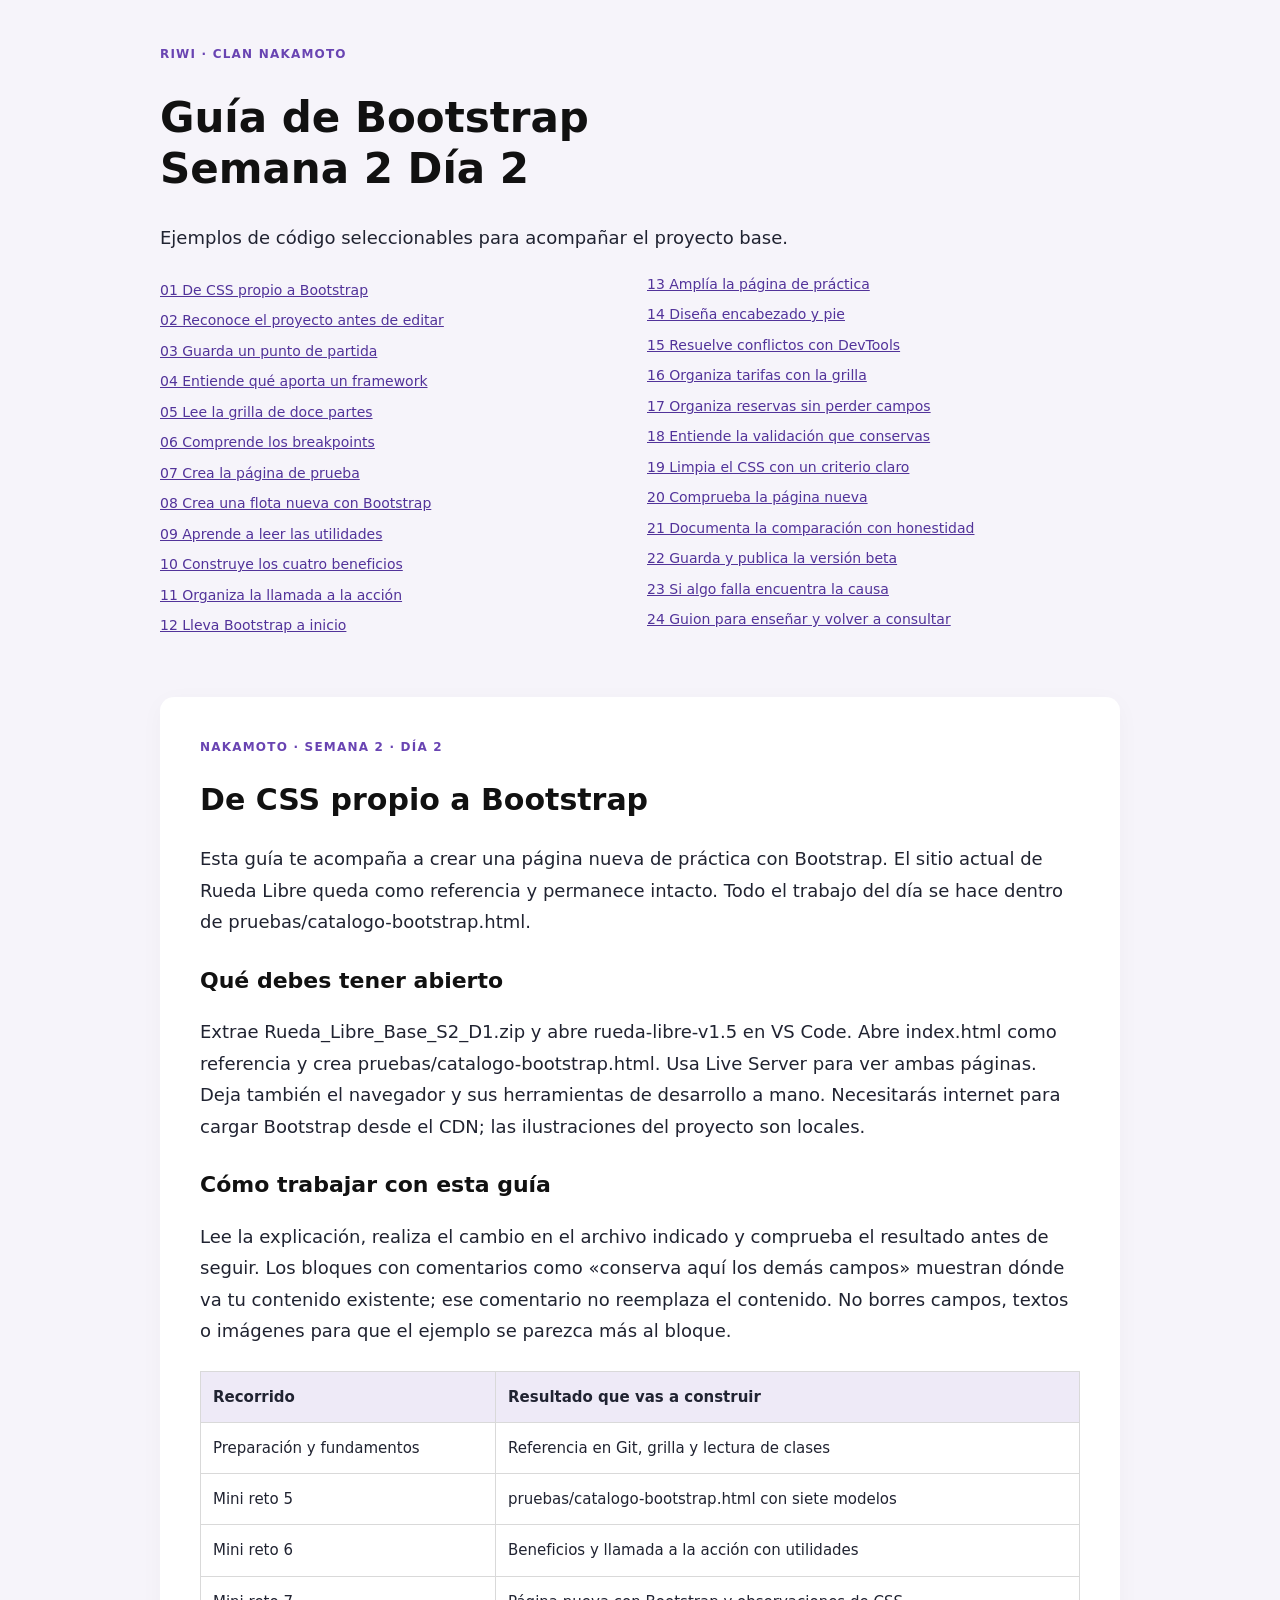
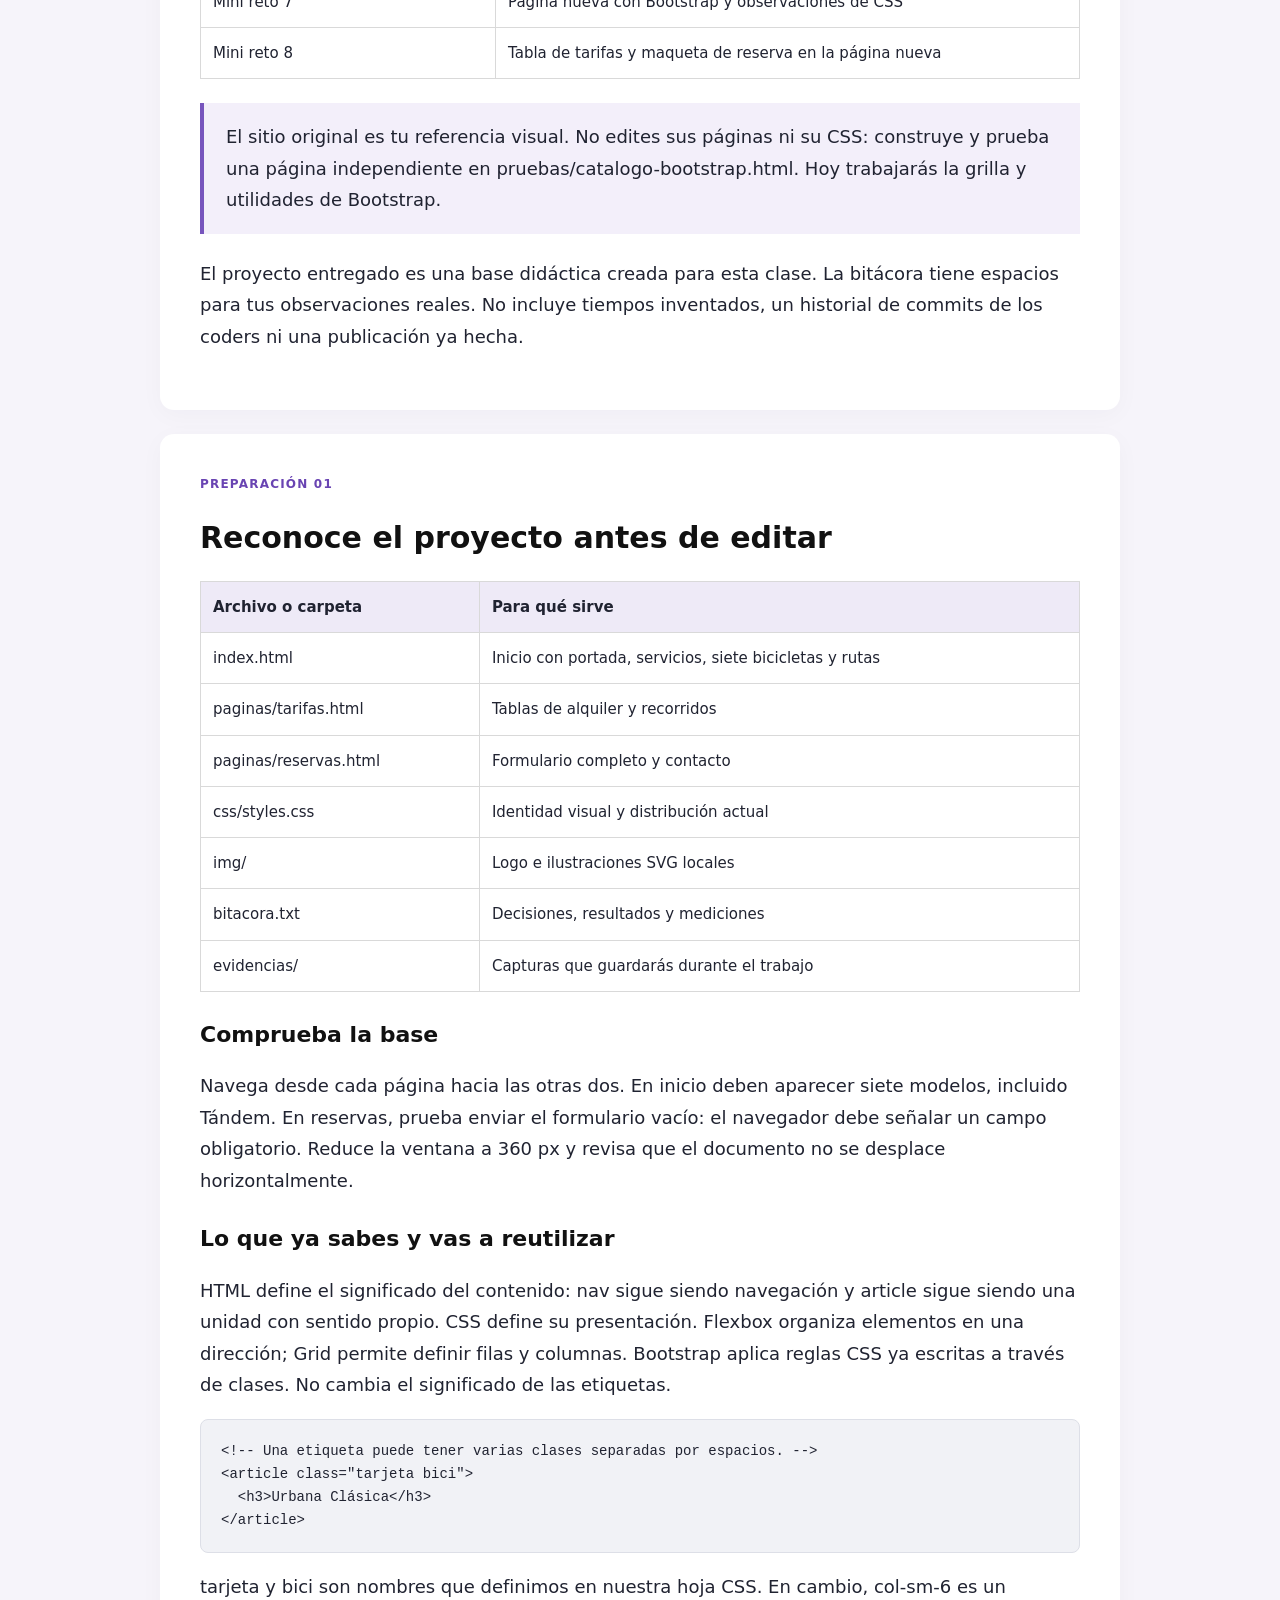
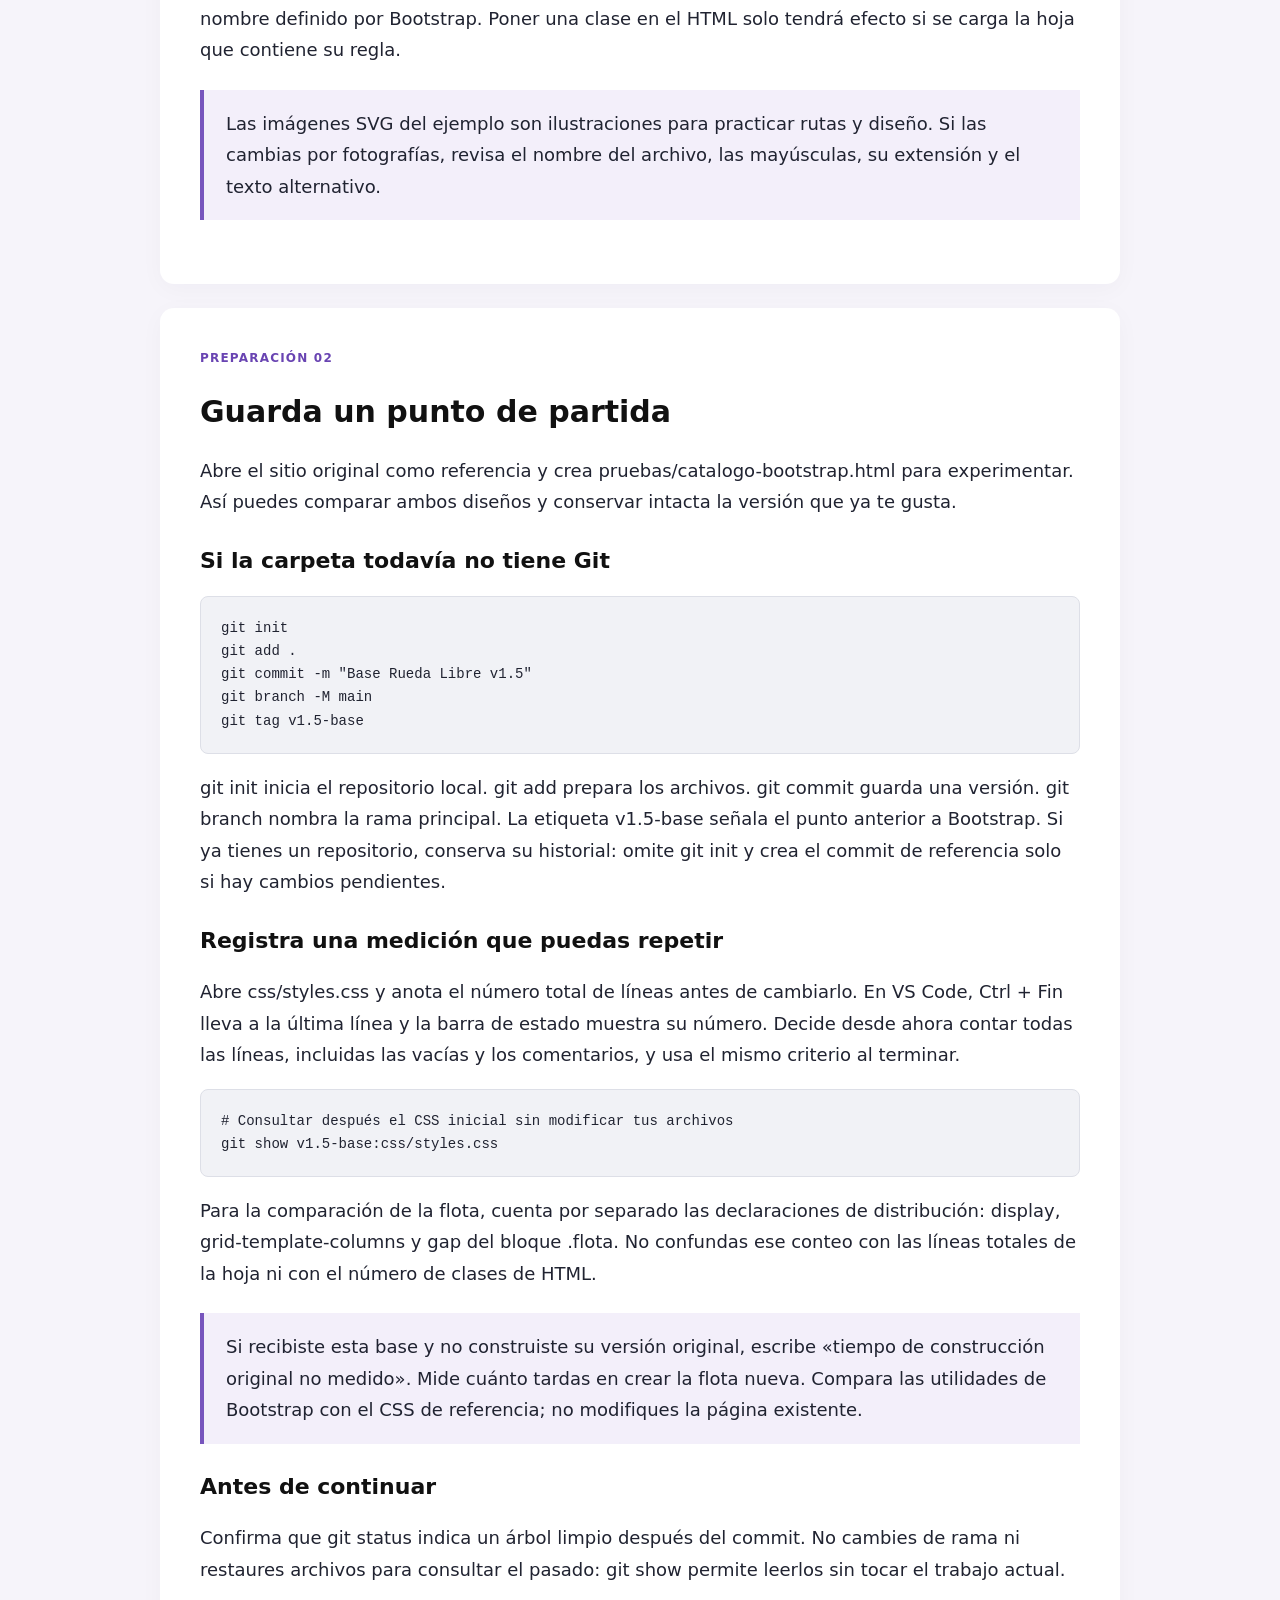
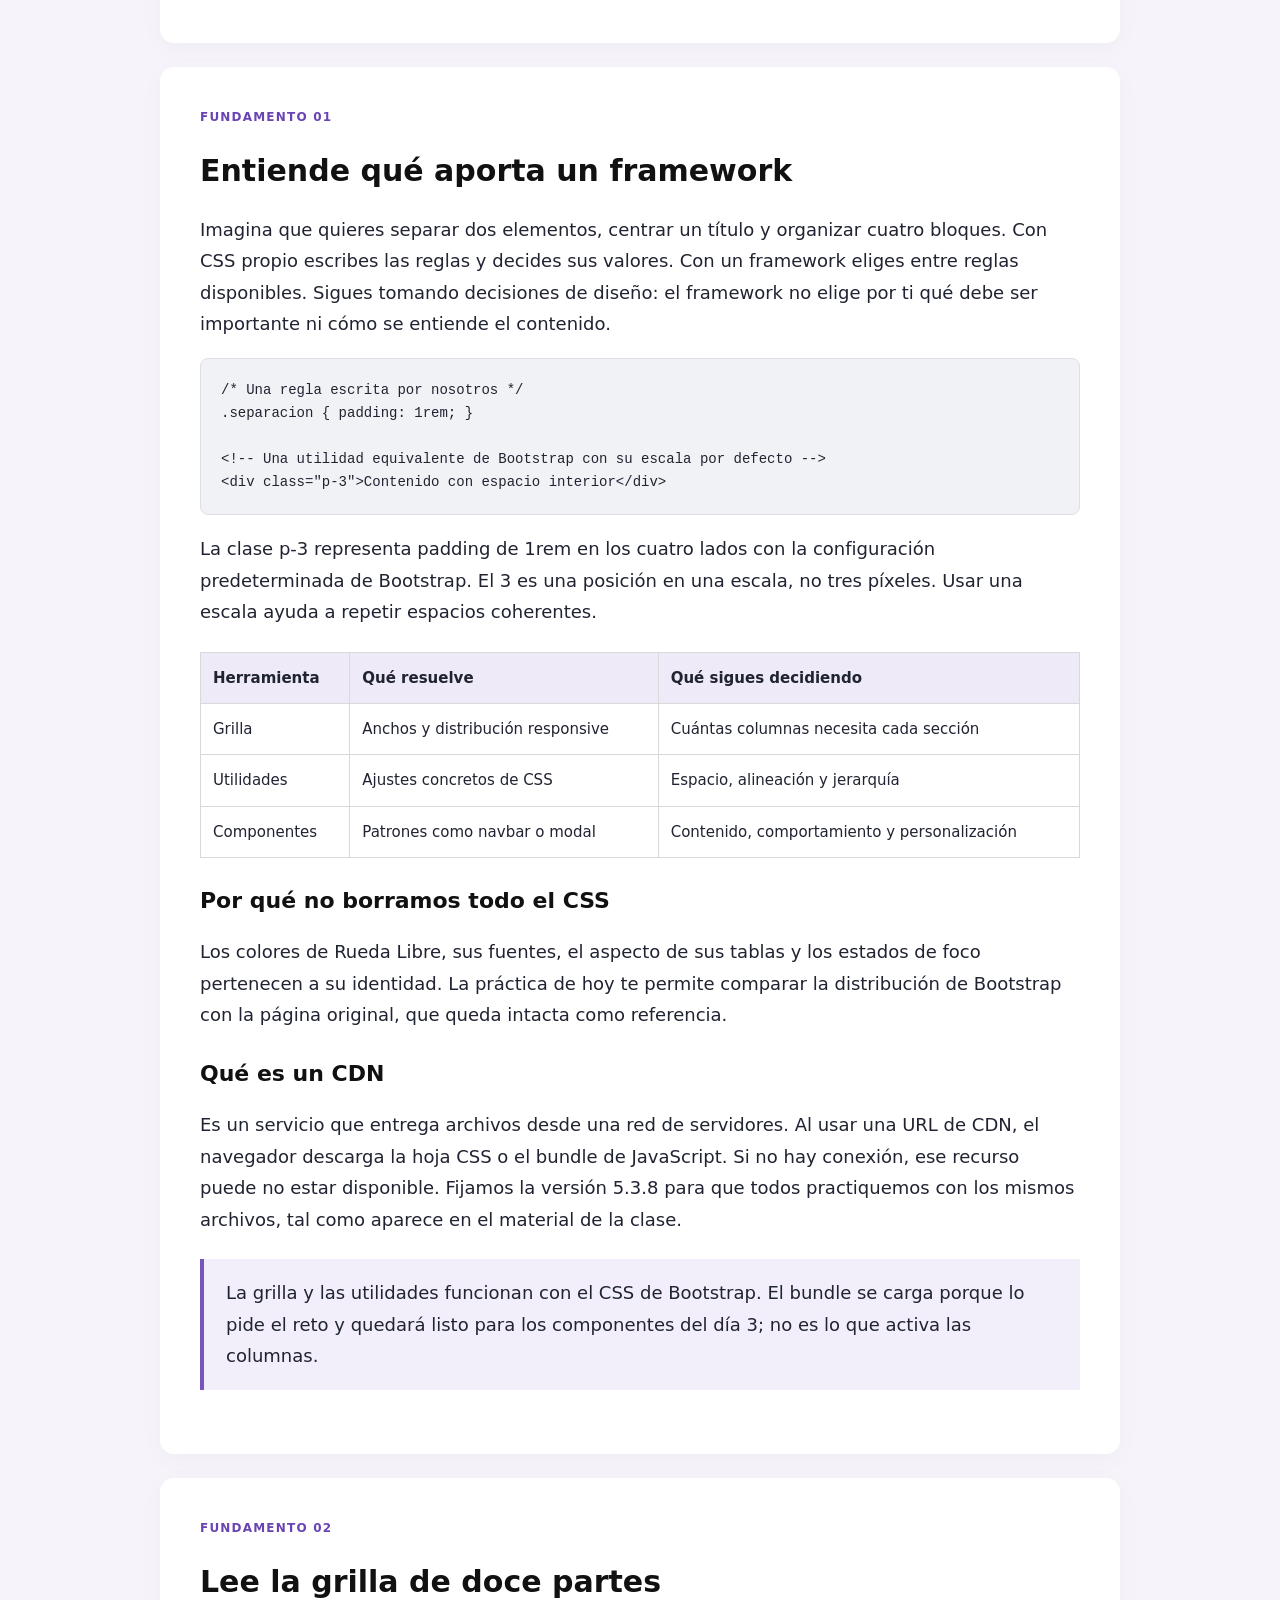
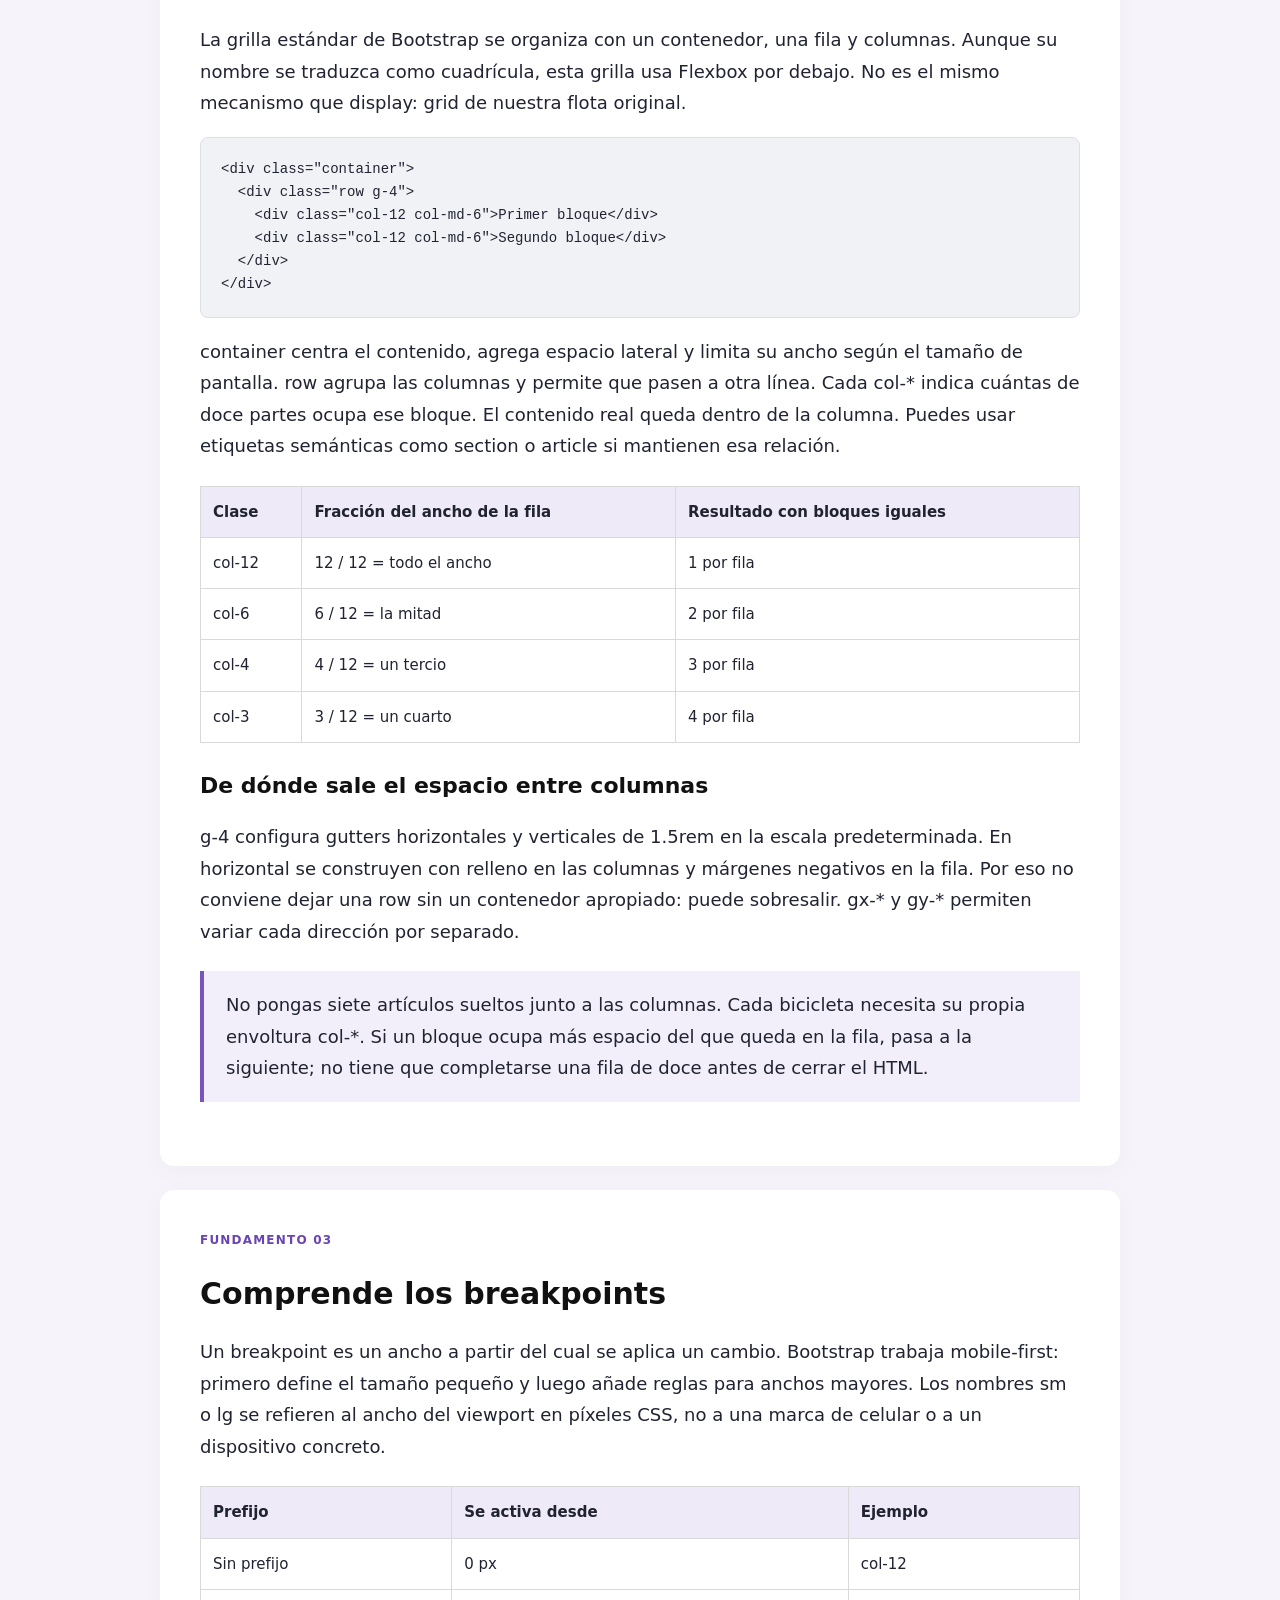
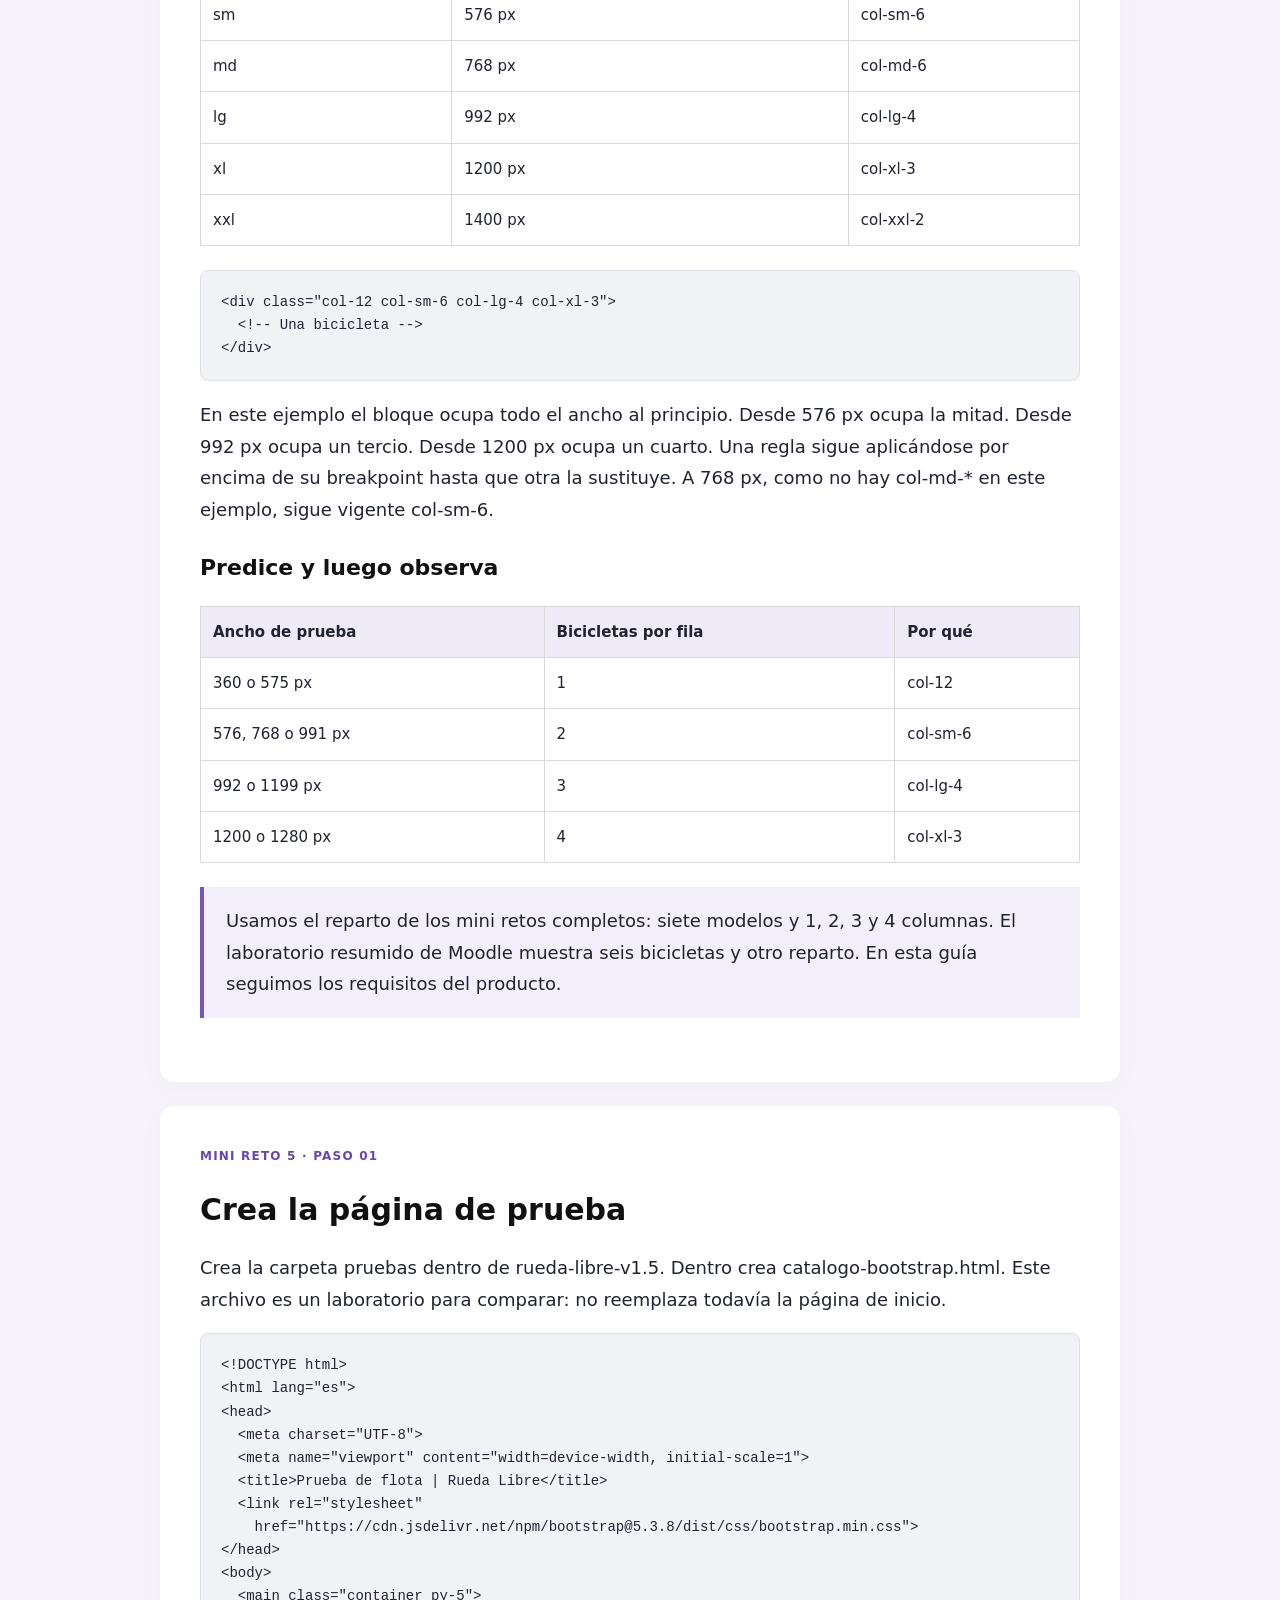
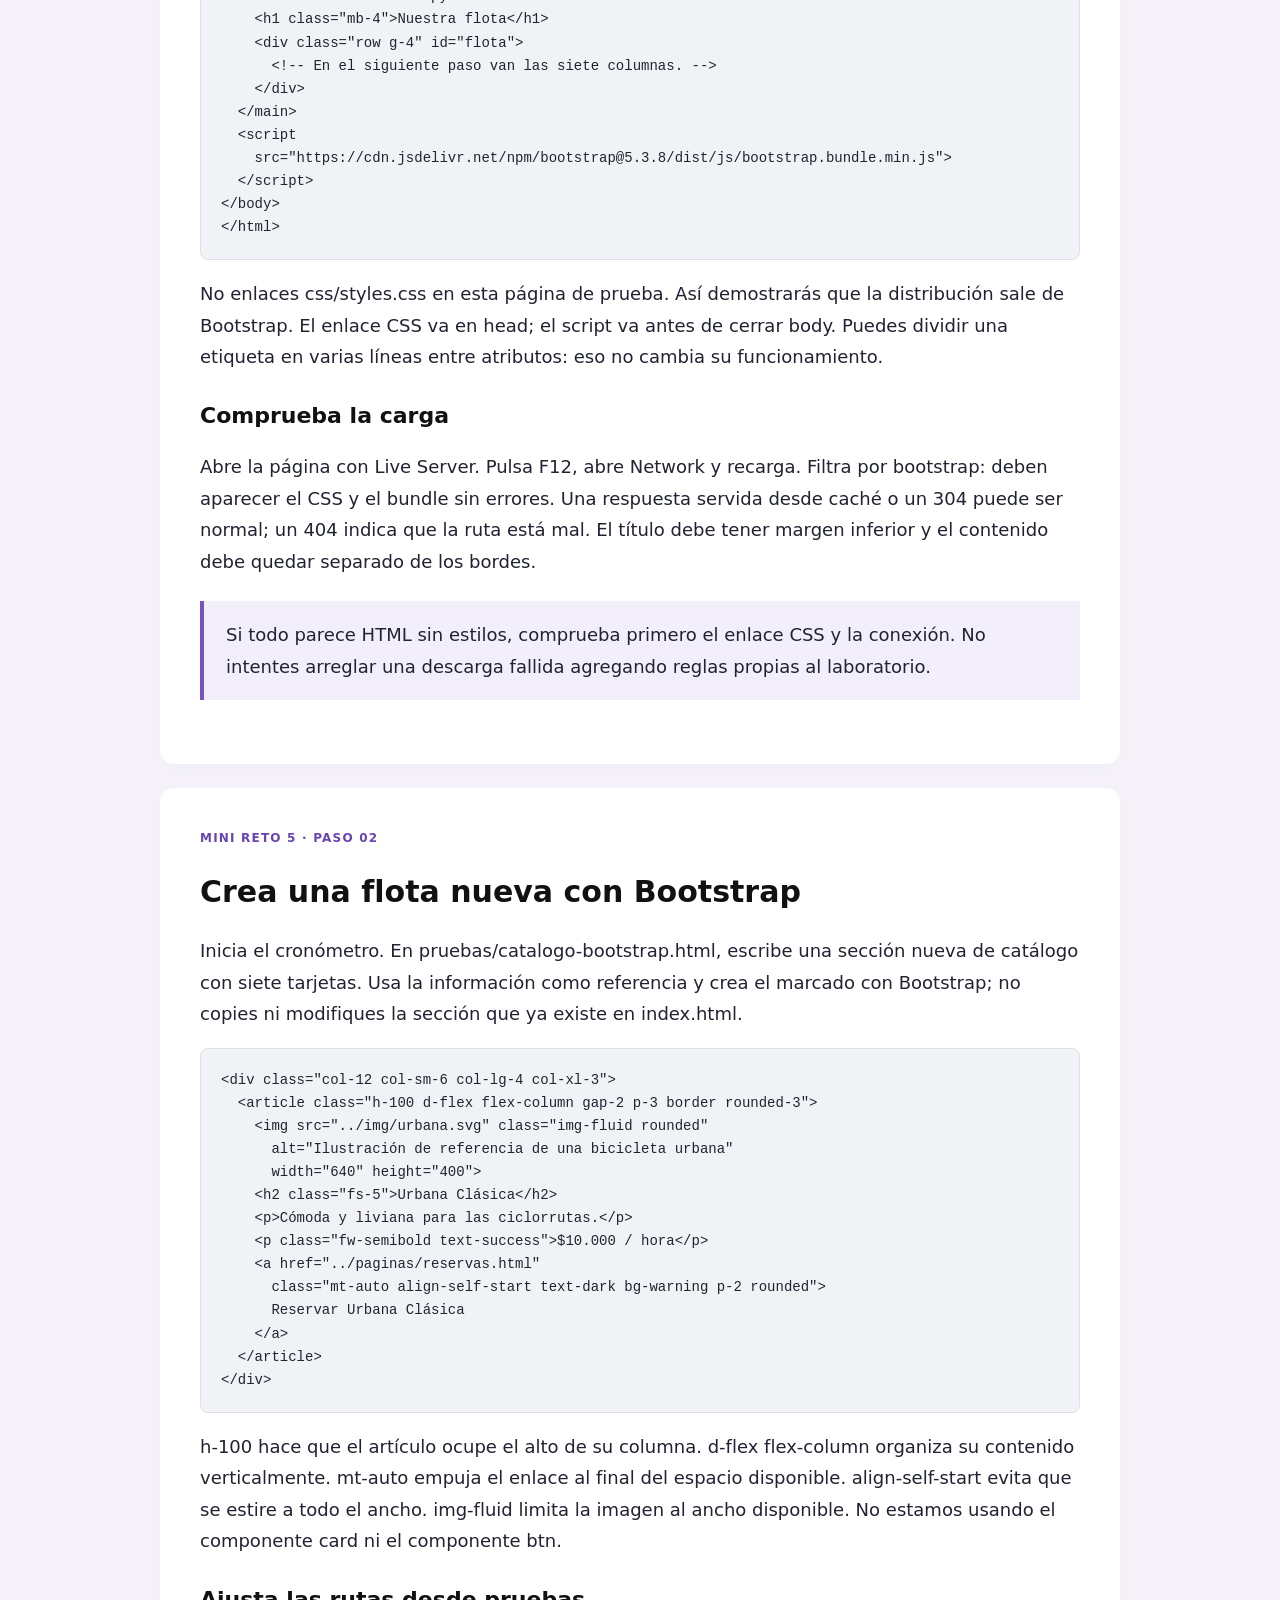
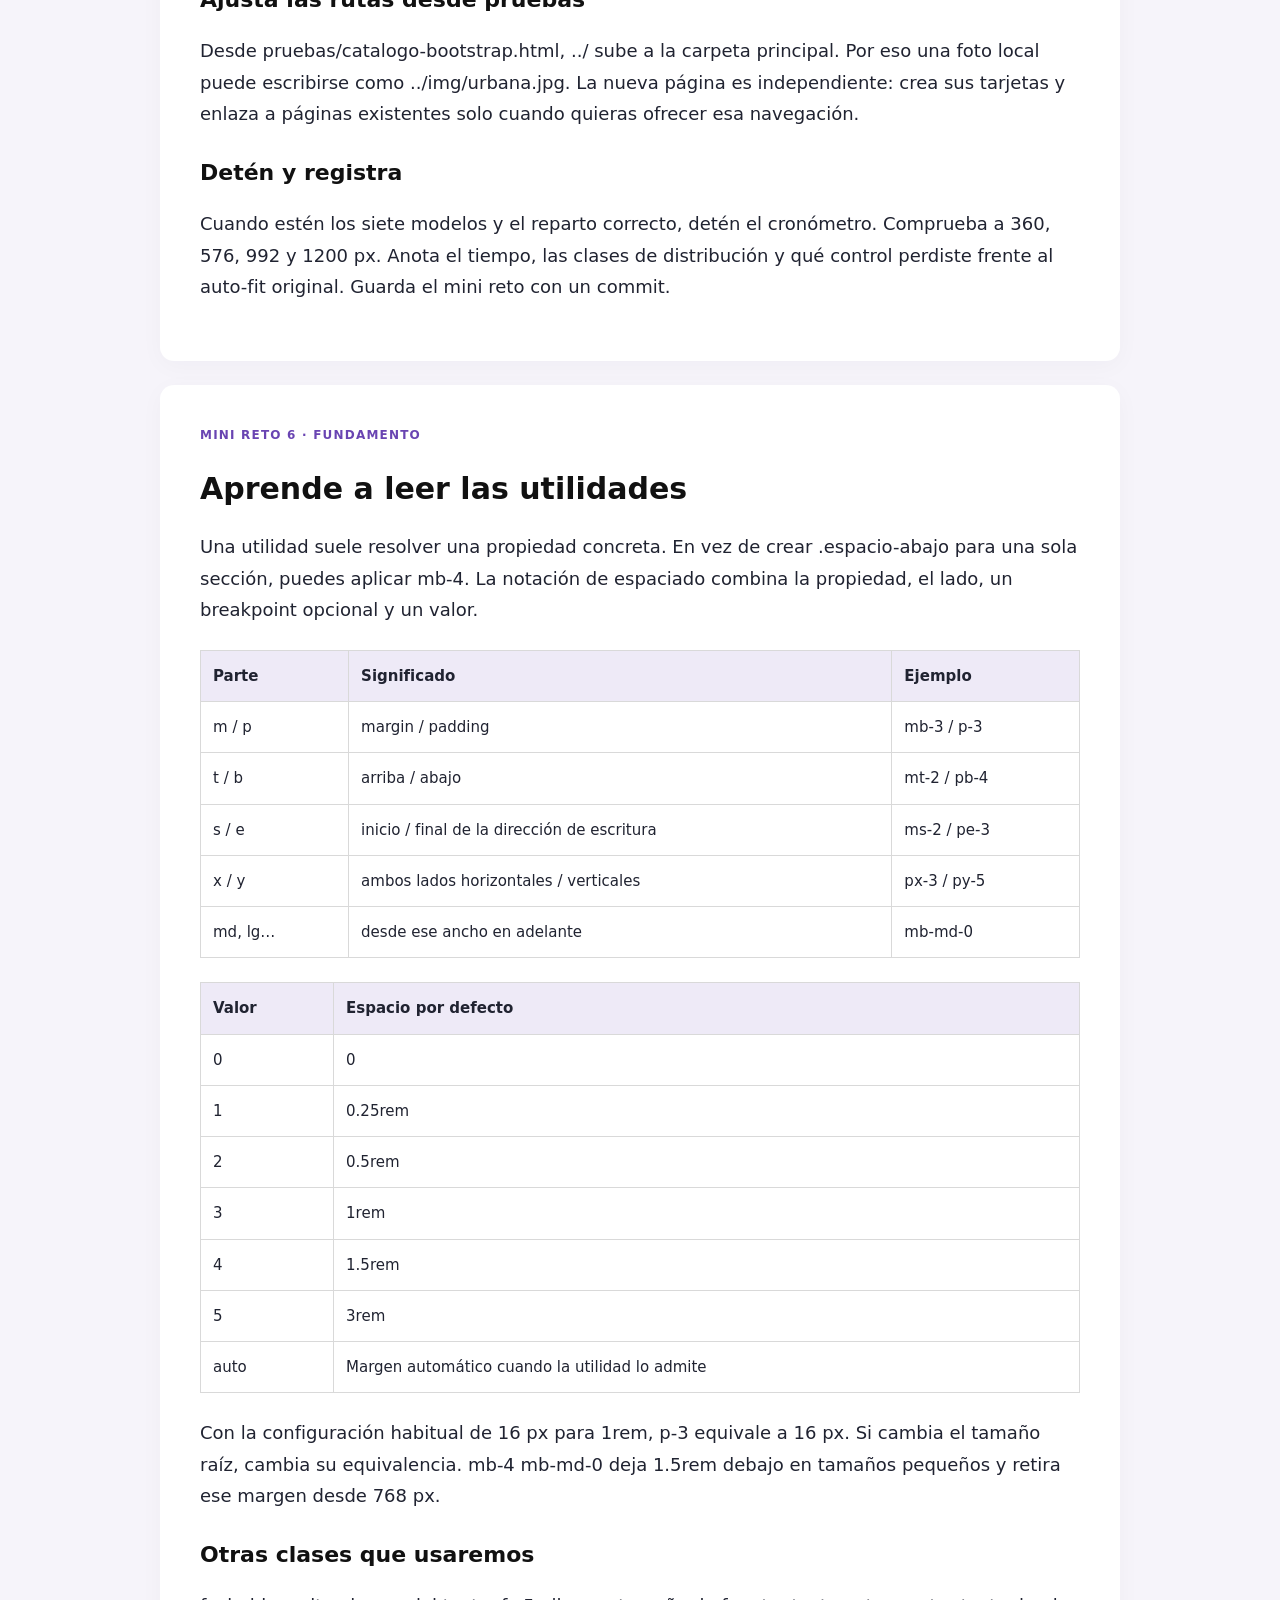
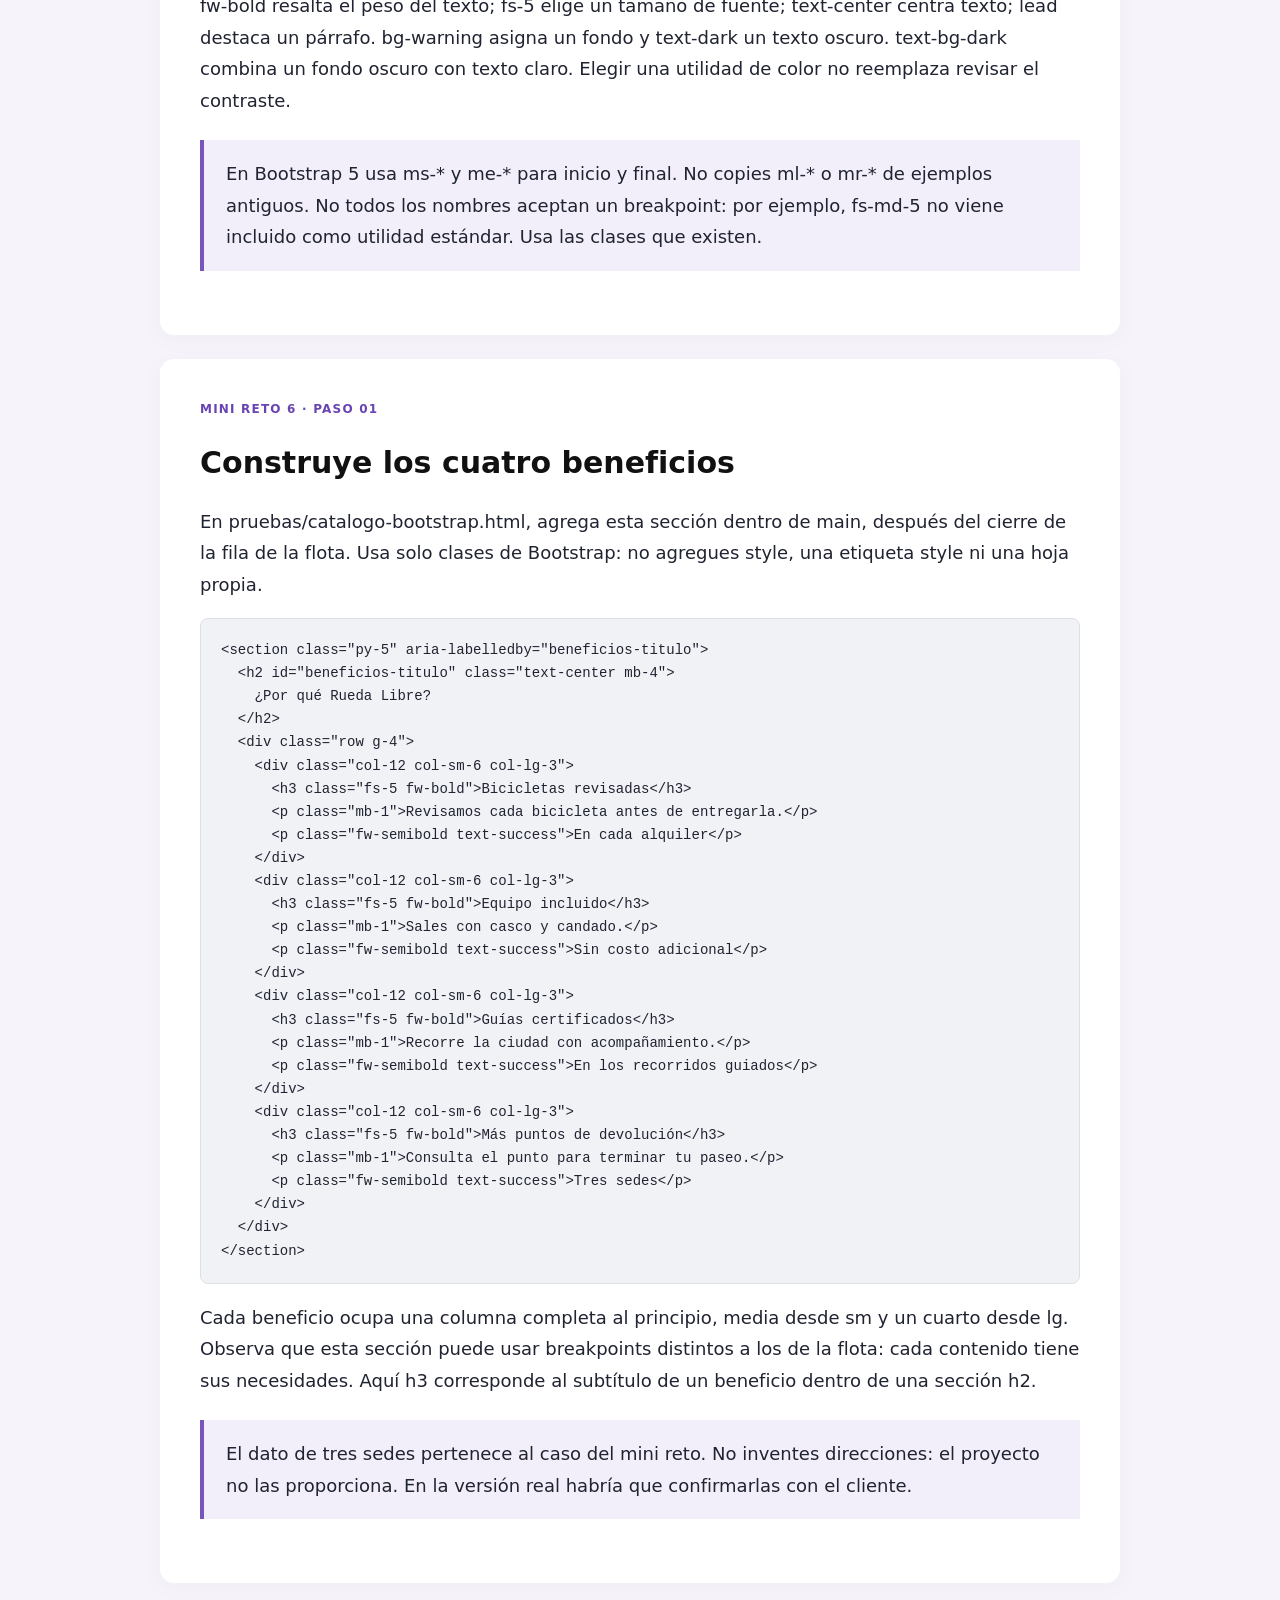
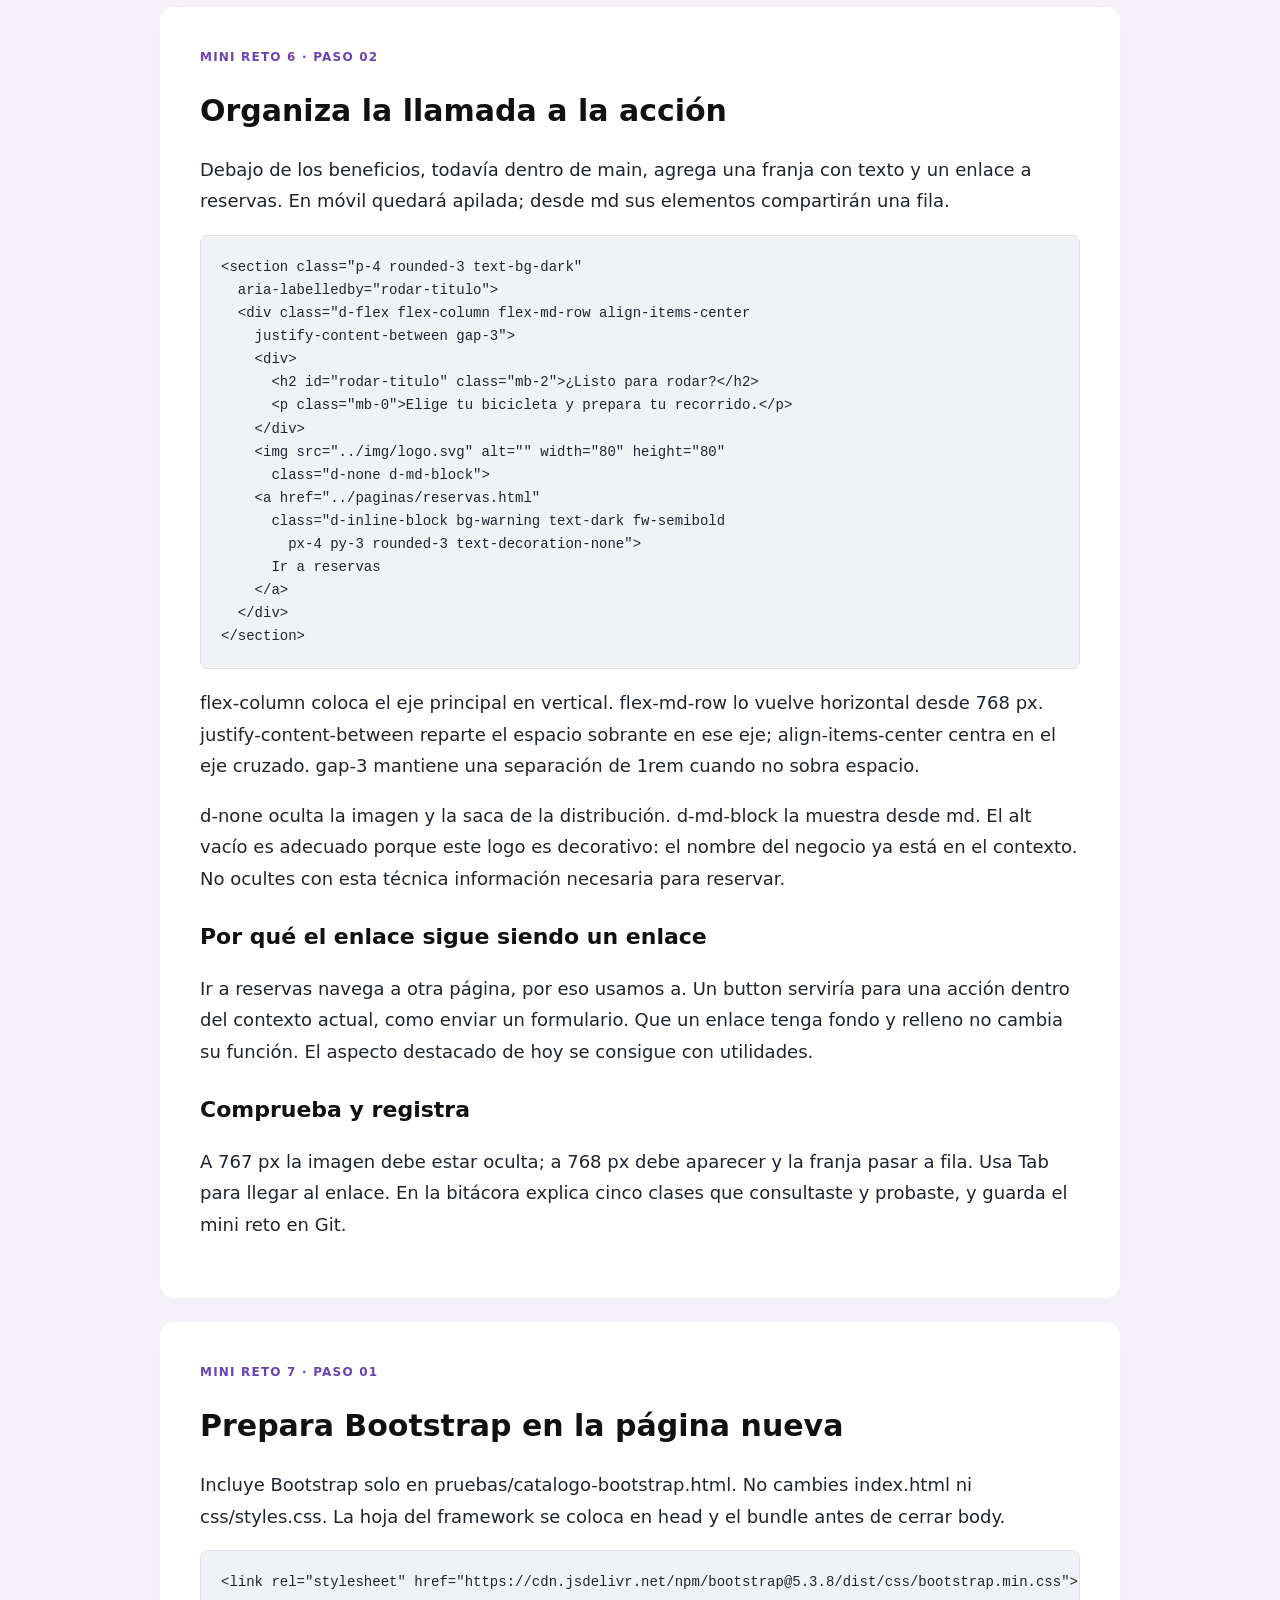
==== commit 26b7eb56: "Clarify isolated Bootstrap practice steps" ====
--- a/guia/index.html
+++ b/guia/index.html
@@ -27,7 +27,7 @@
 <section id="s0"><div class="eyebrow">NAKAMOTO · SEMANA 2 · DÍA 2</div><h2>De CSS propio a Bootstrap</h2>
 <p>Esta guía te acompaña a crear una página nueva de práctica con Bootstrap. El sitio actual de Rueda Libre queda como referencia y permanece intacto. Todo el trabajo del día se hace dentro de pruebas/catalogo-bootstrap.html.</p>
 <h3>Qué debes tener abierto</h3>
-<p>Extrae Rueda_Libre_Base_S2_D1.zip y abre rueda-libre-v1.5 en VS Code. Abre index.html con Live Server. Deja también el navegador y sus herramientas de desarrollo a mano. Necesitarás internet para cargar Bootstrap desde el CDN; las ilustraciones del proyecto son locales.</p>
+<p>Extrae Rueda_Libre_Base_S2_D1.zip y abre rueda-libre-v1.5 en VS Code. Abre index.html como referencia y crea pruebas/catalogo-bootstrap.html. Usa Live Server para ver ambas páginas. Deja también el navegador y sus herramientas de desarrollo a mano. Necesitarás internet para cargar Bootstrap desde el CDN; las ilustraciones del proyecto son locales.</p>
 <h3>Cómo trabajar con esta guía</h3>
 <p>Lee la explicación, realiza el cambio en el archivo indicado y comprueba el resultado antes de seguir. Los bloques con comentarios como «conserva aquí los demás campos» muestran dónde va tu contenido existente; ese comentario no reemplaza el contenido. No borres campos, textos o imágenes para que el ejemplo se parezca más al bloque.</p>
 <table>
@@ -35,8 +35,8 @@
 <tr><td>Preparación y fundamentos</td><td>Referencia en Git, grilla y lectura de clases</td></tr>
 <tr><td>Mini reto 5</td><td>pruebas/catalogo-bootstrap.html con siete modelos</td></tr>
 <tr><td>Mini reto 6</td><td>Beneficios y llamada a la acción con utilidades</td></tr>
-<tr><td>Mini reto 7</td><td>Inicio migrado y conflictos de CSS resueltos</td></tr>
-<tr><td>Mini reto 8</td><td>Tarifas y reservas migradas, pruebas y publicación</td></tr>
+<tr><td>Mini reto 7</td><td>Página nueva con Bootstrap y observaciones de CSS</td></tr>
+<tr><td>Mini reto 8</td><td>Tabla de tarifas y maqueta de reserva en la página nueva</td></tr>
 </table>
 <aside>El sitio original es tu referencia visual. No edites sus páginas ni su CSS: construye y prueba una página independiente en pruebas/catalogo-bootstrap.html. Hoy trabajarás la grilla y utilidades de Bootstrap.</aside>
 <p>El proyecto entregado es una base didáctica creada para esta clase. La bitácora tiene espacios para tus observaciones reales. No incluye tiempos inventados, un historial de commits de los coders ni una publicación ya hecha.</p>
@@ -192,7 +192,7 @@
 &lt;/div&gt;</pre>
 <p>h-100 hace que el artículo ocupe el alto de su columna. d-flex flex-column organiza su contenido verticalmente. mt-auto empuja el enlace al final del espacio disponible. align-self-start evita que se estire a todo el ancho. img-fluid limita la imagen al ancho disponible. No estamos usando el componente card ni el componente btn.</p>
 <h3>Ajusta las rutas desde pruebas</h3>
-<p>Desde pruebas/catalogo-bootstrap.html, ../ sube a la carpeta principal. Por eso la imagen se busca en ../img/urbana.svg y reservas en ../paginas/reservas.html. En index.html esas mismas rutas no llevan ../. Aplica el cambio a todas las imágenes y enlaces copiados. En esta página de prueba no necesitas la etiqueta Nuevo, que pertenece a los estilos propios.</p>
+<p>Desde pruebas/catalogo-bootstrap.html, ../ sube a la carpeta principal. Por eso una foto local puede escribirse como ../img/urbana.jpg. La nueva página es independiente: crea sus tarjetas y enlaza a páginas existentes solo cuando quieras ofrecer esa navegación.</p>
 <h3>Detén y registra</h3>
 <p>Cuando estén los siete modelos y el reparto correcto, detén el cronómetro. Comprueba a 360, 576, 992 y 1200 px. Anota el tiempo, las clases de distribución y qué control perdiste frente al auto-fit original. Guarda el mini reto con un commit.</p>
 </section>
@@ -333,33 +333,15 @@
 <section id="s17"><div class="eyebrow">MINI RETO 8 · PASO 03</div><h2>Comprueba la validación nativa</h2>
 <p>En la maqueta de práctica, observa la diferencia entre required, type, pattern, min, max y step. Prueba dejar un campo obligatorio vacío y escribir un correo sin formato válido. El navegador relaciona el control con su label mediante for e id.</p>
 <p>name identifica el dato del control; los radios que comparten name forman un grupo de selección única. Describe qué comportamiento observaste en cada caso.</p></section>
-<section id="s18"><div class="eyebrow">MINI RETO 8 · PASO 04</div><h2>Limpia el CSS con un criterio claro</h2>
-<p>Revisa únicamente pruebas/catalogo-bootstrap.html. Compara sus utilidades con las reglas del sitio original y explica qué distribución produce cada clase. No elimines ni reemplaces CSS del proyecto base.</p>
-<table>
-<tr><th>Retirar cuando ya no se use</th><th>Conservar o ajustar</th></tr>
-<tr><td>.contenedor y main con padding</td><td>container py-5 en los tres main</td></tr>
-<tr><td>section con margin-bottom global</td><td>mb-5 o mb-4 en las secciones que lo necesitan</td></tr>
-<tr><td>.barra y .pie-bloques</td><td>Utilidades flex en encabezado y pie</td></tr>
-<tr><td>Distribución de .marca y .menu</td><td>Colores, tamaño del logo y estados de sus enlaces</td></tr>
-<tr><td>.portada, .servicios, .rutas, .flota</td><td>row y col-* en su HTML</td></tr>
-<tr><td>Flex y gap de .bici; .bici .boton</td><td>Utilidades en tarjetas; apariencia tarjeta y precio</td></tr>
-<tr><td>.layout-tarifas, .layout-reservas, .fila-campos</td><td>row y columnas para cada bloque</td></tr>
-<tr><td>Media queries que solo distribuían esos bloques</td><td>Ajustes tipográficos de tablas si siguen haciendo falta</td></tr>
-</table>
-<h3>Una hoja propia sigue teniendo trabajo</h3>
-<pre>/* Ejemplo de identidad que sí permanece */
-:root { --verde-ruta: #1e7a4f; }
-.precio { color: var(--verde-ruta); font-weight: 600; }
-.tarjeta { border-radius: var(--radio); }
-.menu a.activo { color: var(--naranja-pedal); }
-:focus-visible {
-  outline: 3px solid var(--azul-noche);
-  outline-offset: 4px;
-}</pre>
-<p>Conserva también las variables originales completas, las dos fuentes, los colores de body, los bordes y fondos de tarjetas y tablas, los controles de formulario, sus estados, el salto al contenido y los detalles posicionados. El relleno de una tarjeta forma parte de su apariencia; no es lo mismo que repartir columnas en la página.</p>
-<aside>No pegues este ejemplo encima de toda la hoja: muestra qué tipo de reglas conservar. Mantén la definición completa de tus variables. Revisa después de cada bloque eliminado; una reducción de líneas no demuestra por sí sola que el sitio esté correcto.</aside>
-</section>
-<section id="s19"><div class="eyebrow">VERIFICACIÓN</div><h2>Prueba antes de dar por terminada la migración</h2>
+<section id="s18"><div class="eyebrow">MINI RETO 8 · PASO 04</div><h2>Lee la distribución y compara los estilos</h2>
+<p>No borres ni cambies reglas de css/styles.css. Esa hoja pertenece al sitio de referencia y te permite comparar dos soluciones visuales: el CSS propio original y las utilidades de Bootstrap dentro de pruebas/catalogo-bootstrap.html.</p>
+<table><tr><th>En la página nueva</th><th>Observa</th></tr>
+<tr><td>container y py-5</td><td>Ancho máximo y espacio vertical interior</td></tr>
+<tr><td>row y col-*</td><td>Distribución de columnas por breakpoint</td></tr>
+<tr><td>g-*, gap-* y mb-*</td><td>Separación entre columnas, elementos y secciones</td></tr>
+<tr><td>d-flex, flex-column y mt-auto</td><td>Alineación del contenido y posición de las acciones</td></tr></table>
+<p>En DevTools inspecciona una tarjeta y compara sus clases con las reglas CSS calculadas. Anota qué cambio visual produce cada clase y cómo se adapta al ancho de pantalla.</p></section>
+<section id="s19"><div class="eyebrow">VERIFICACIÓN</div><h2>Comprueba la página nueva de práctica</h2>
 <p>Abre pruebas/catalogo-bootstrap.html en modo dispositivo de DevTools. Cambia el ancho de forma gradual y observa cómo se distribuyen la portada, las tarjetas, la tabla y el formulario en cada breakpoint.</p>
 <table>
 <tr><th>Prueba</th><th>Qué debe ocurrir</th></tr>
@@ -408,7 +390,7 @@
 <pre>git status
 git diff
 git add .
-git commit -m &quot;Migra tarifas y reservas a Bootstrap&quot;
+git commit -m &quot;Create Bootstrap practice page&quot;
 git push origin main</pre>
 <p>git status lista cambios y git diff muestra diferencias. add prepara lo que vas a guardar. commit crea la versión local; push la envía al remoto que ya debes tener conectado. Si no existe origin, crea un repositorio vacío en tu cuenta y agrega su URL real con git remote add origin URL. No escribas literalmente URL.</p>
 <h3>Publica desde tu propio repositorio</h3>
@@ -474,3 +456,4 @@
 
 
 
+
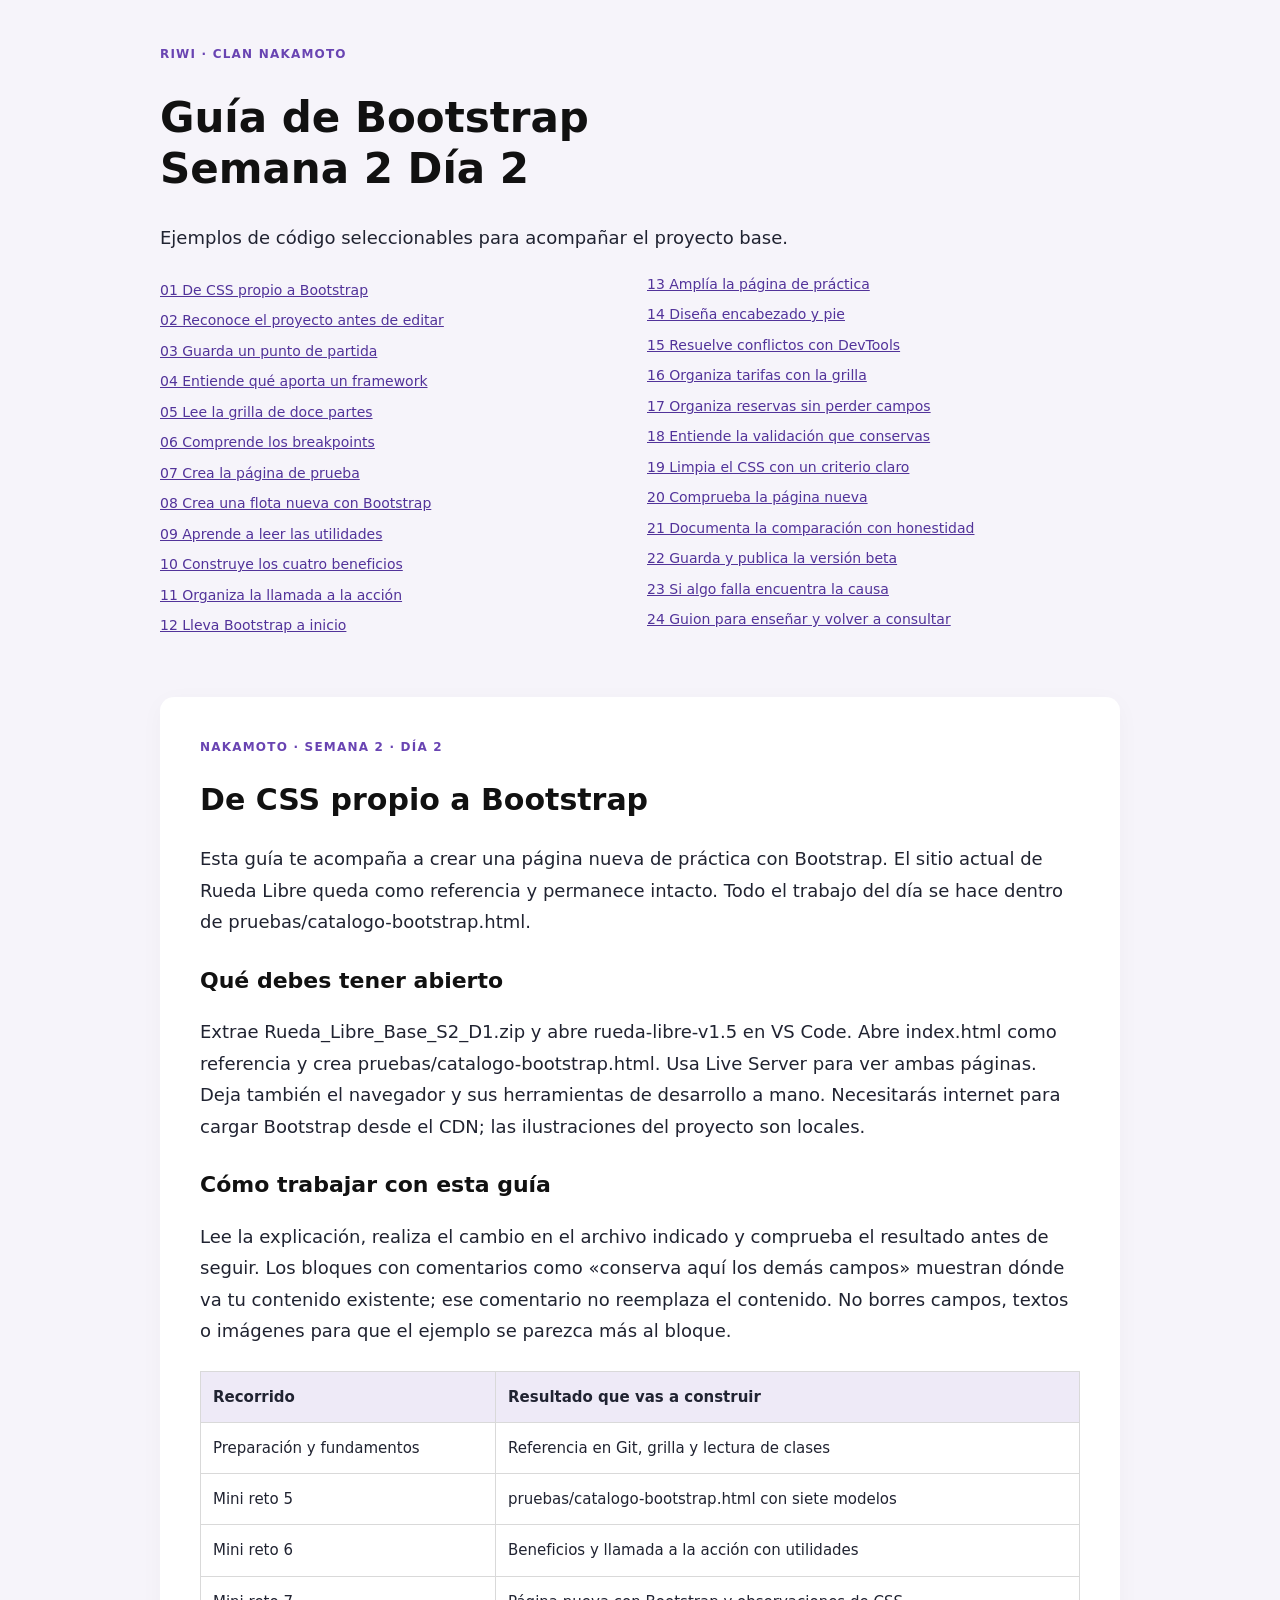
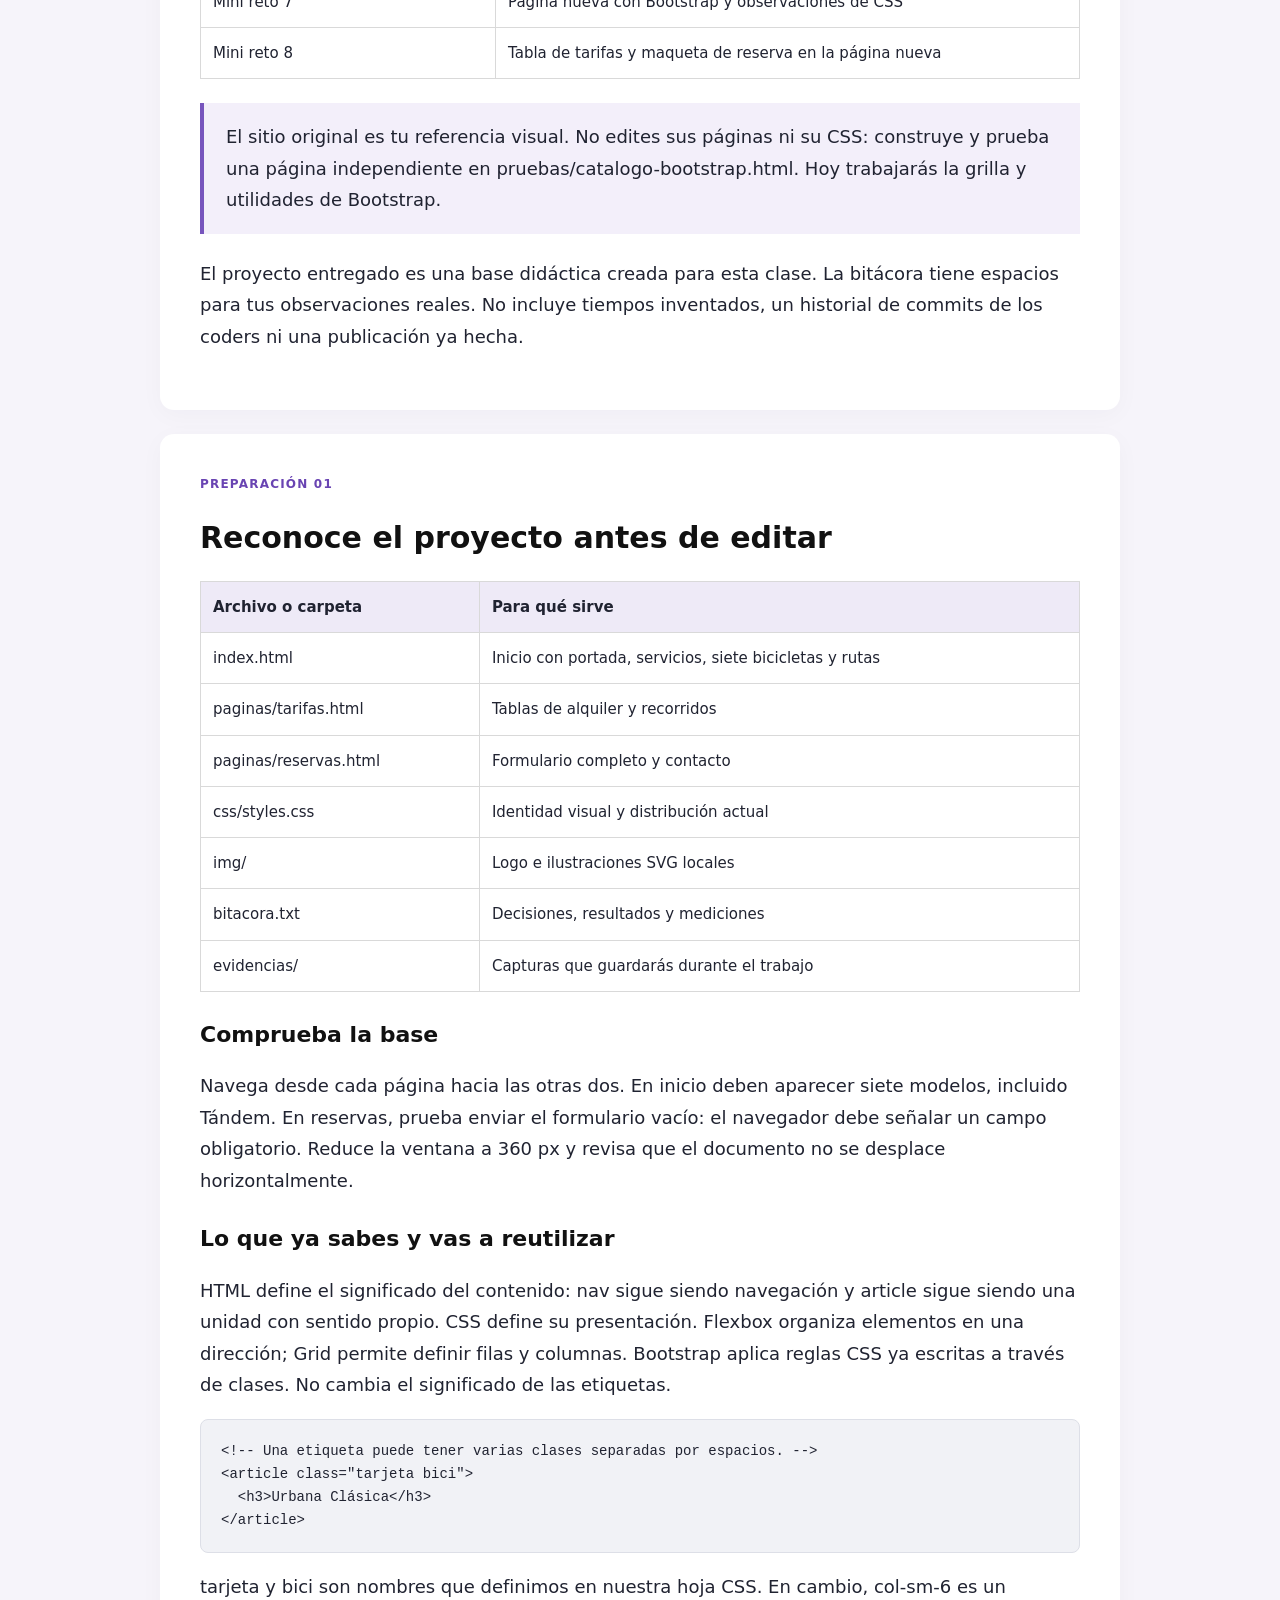
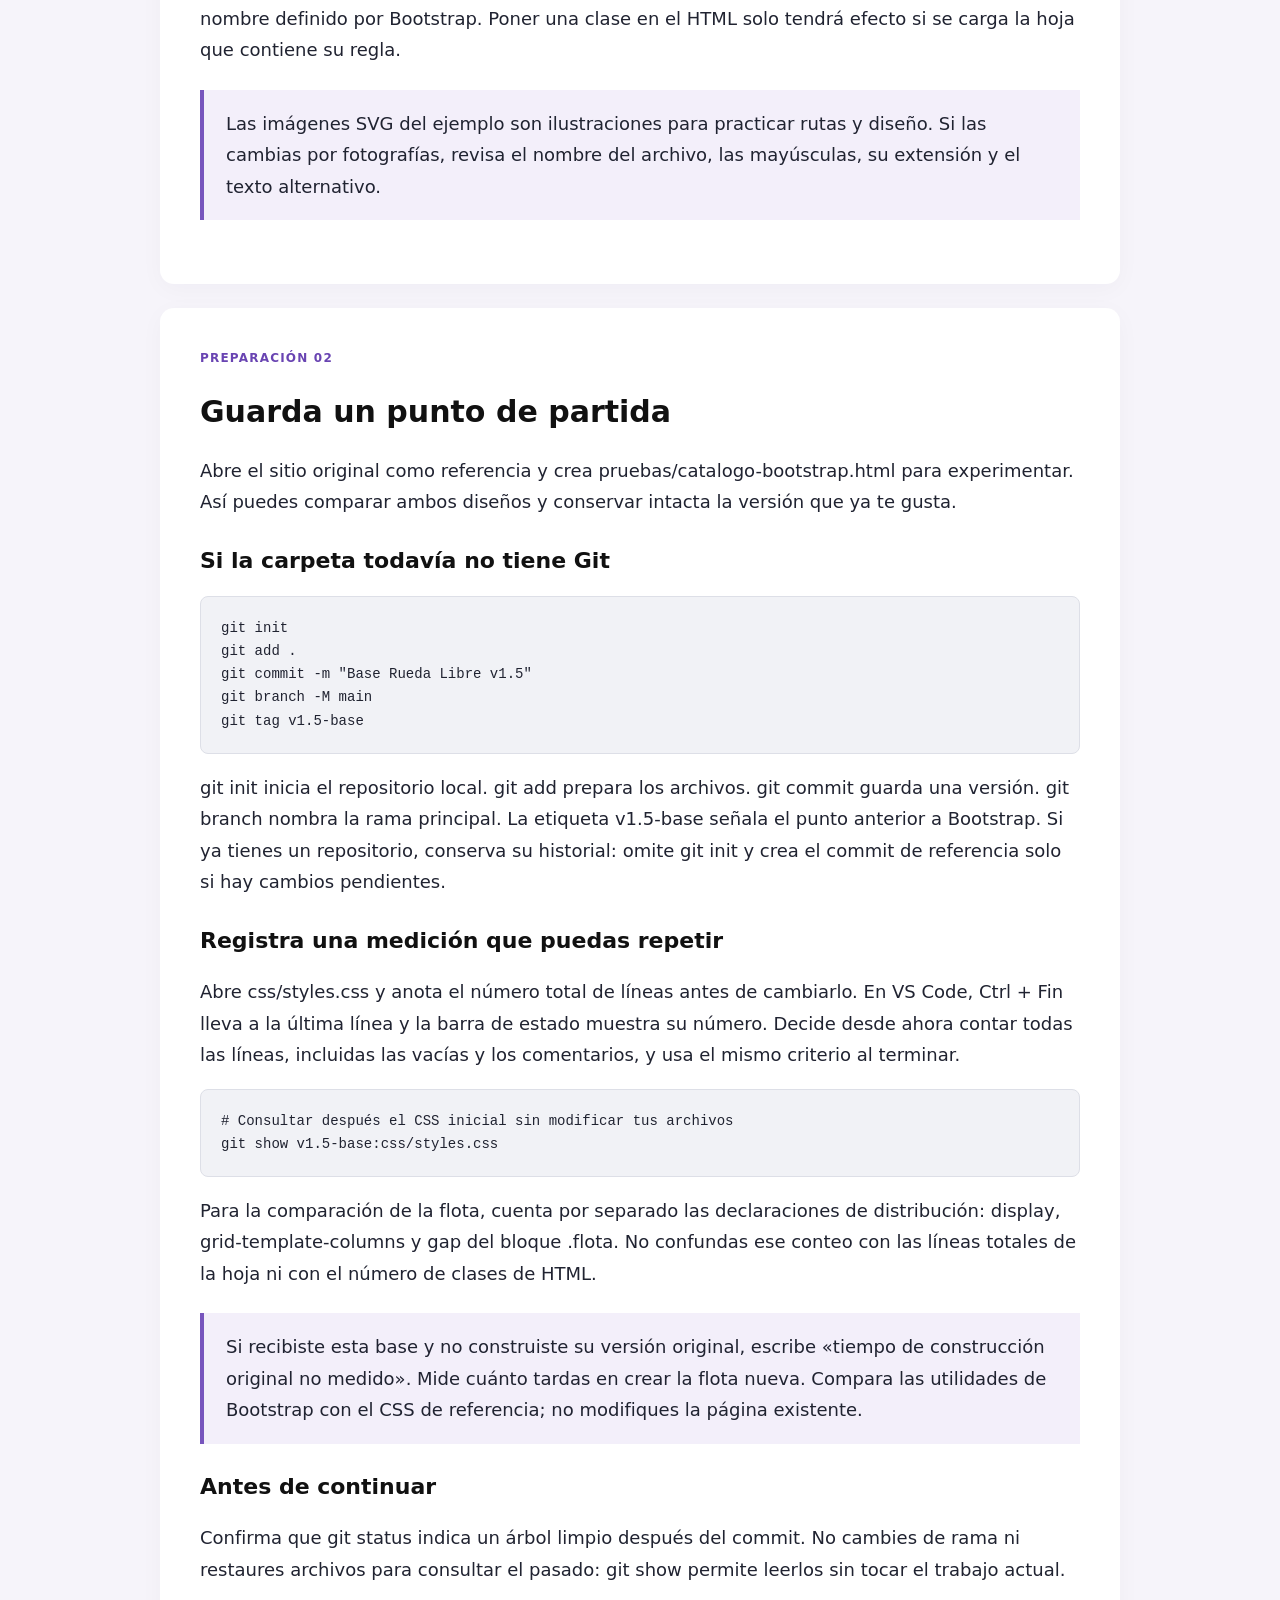
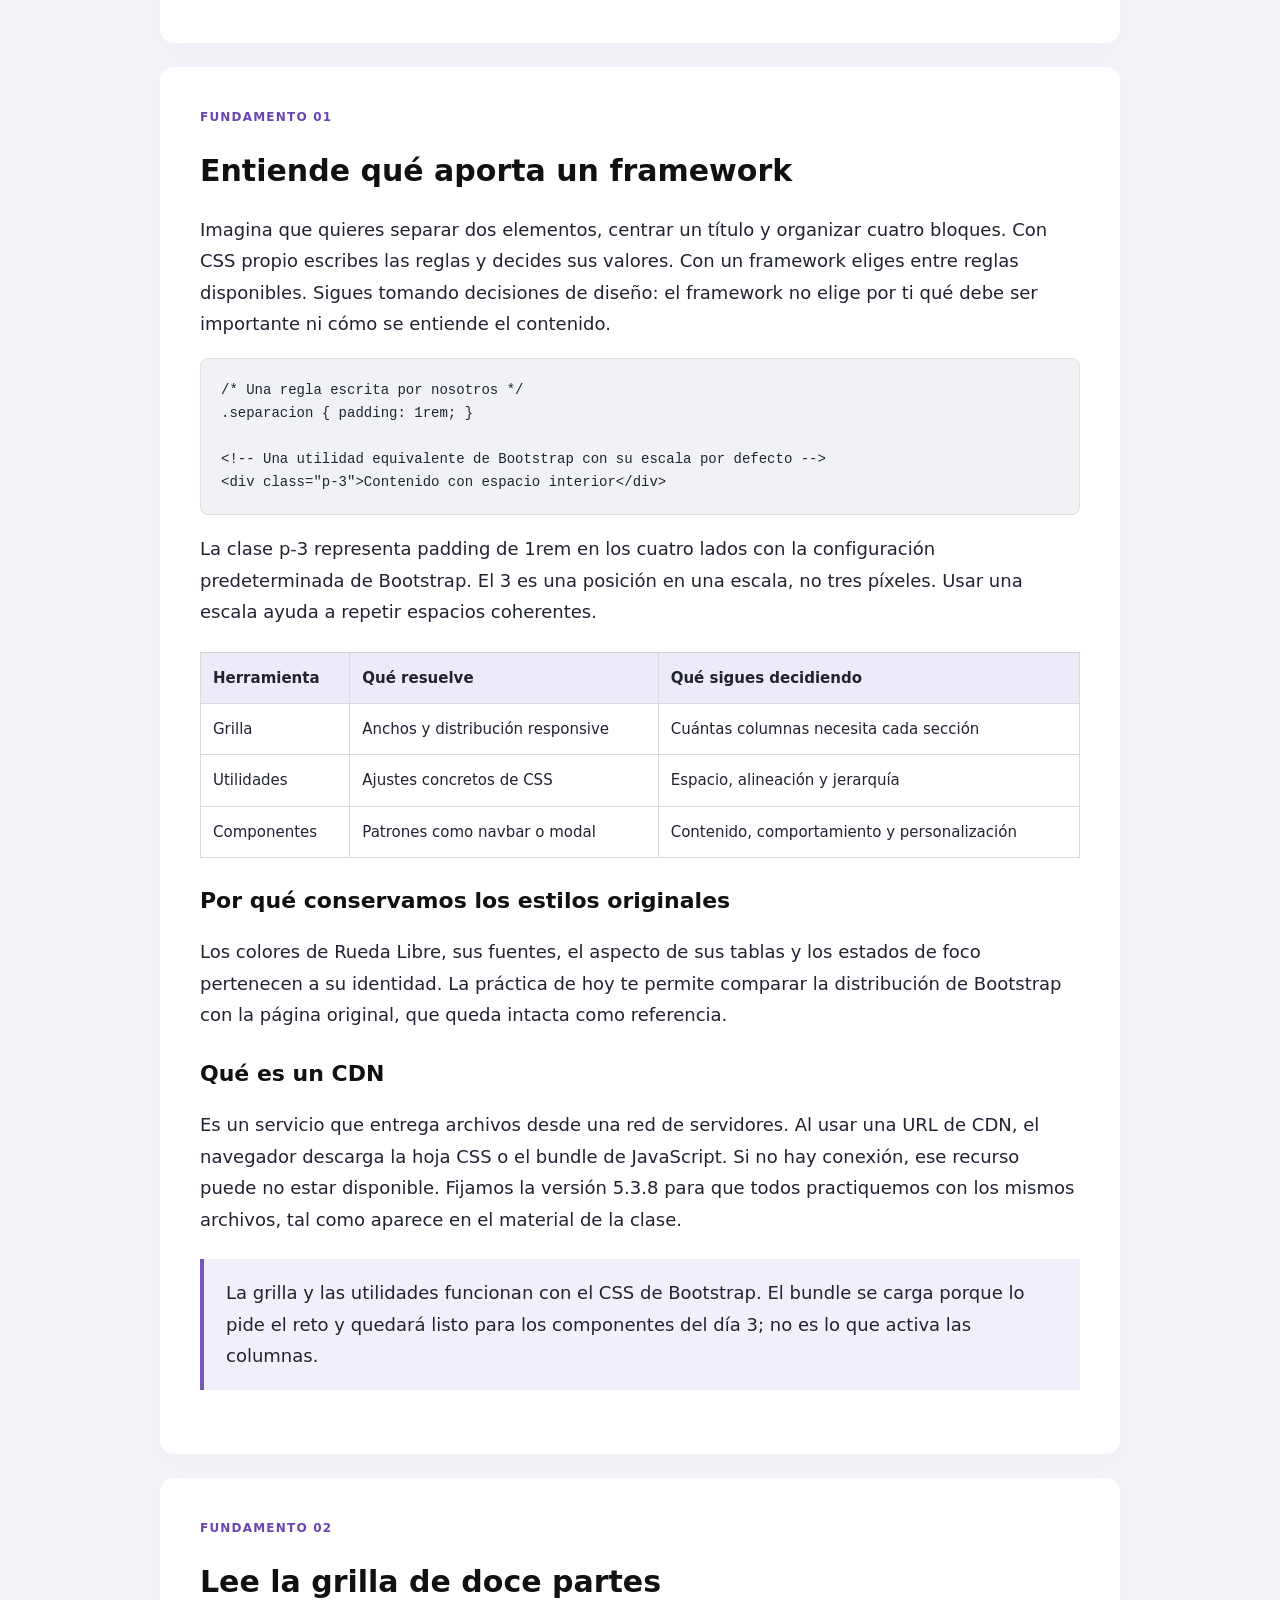
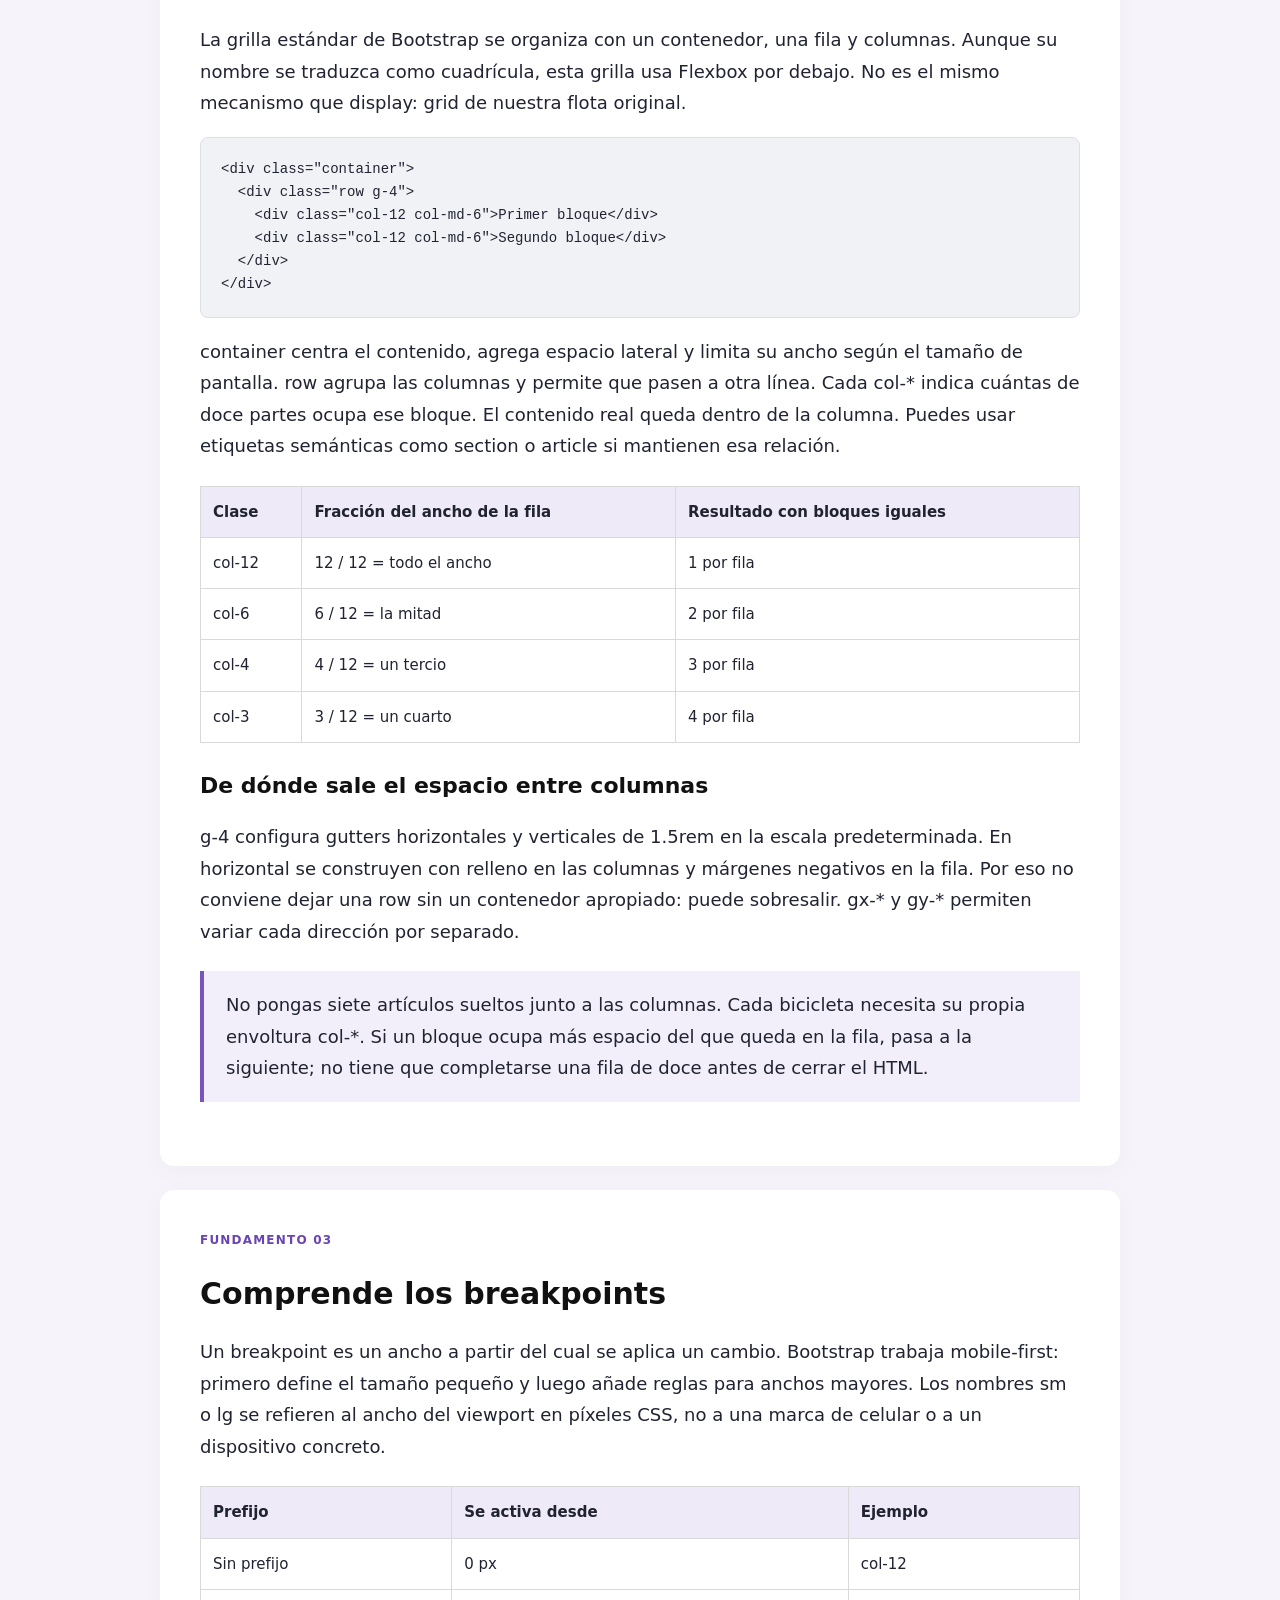
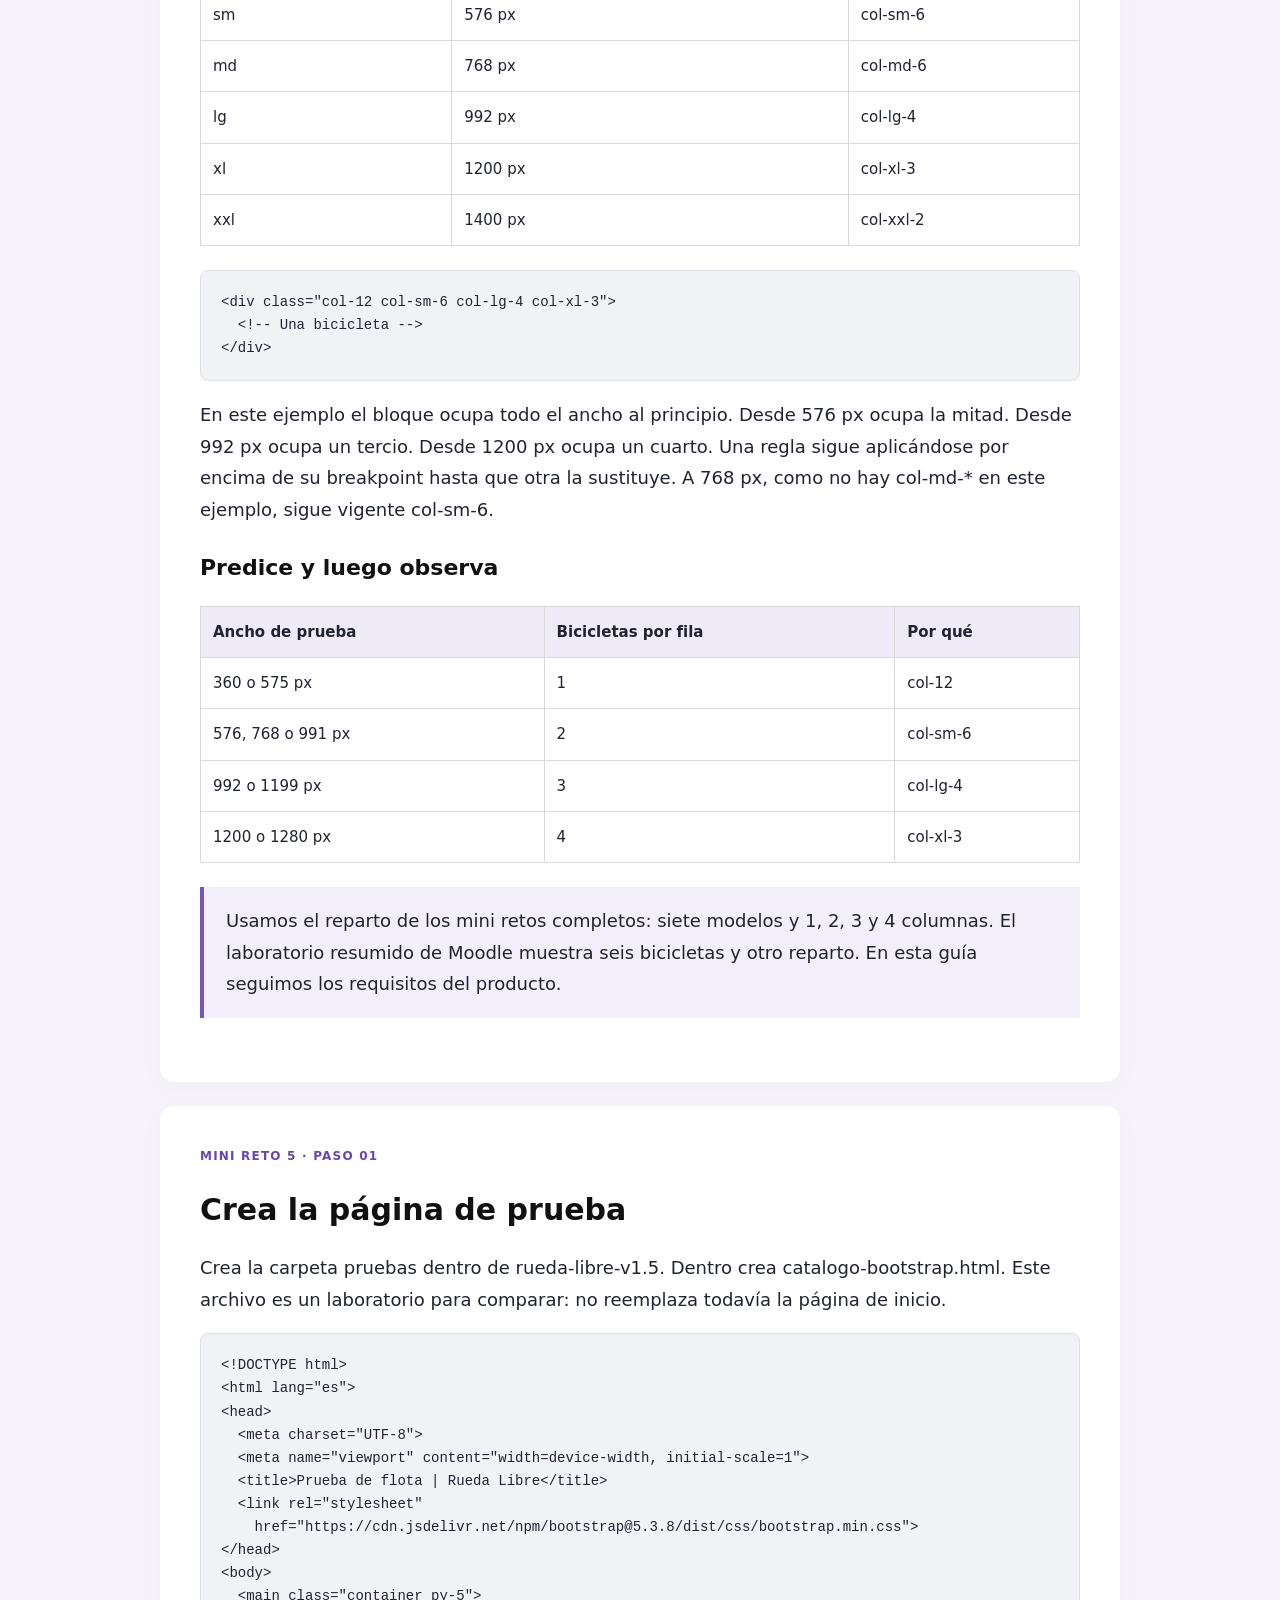
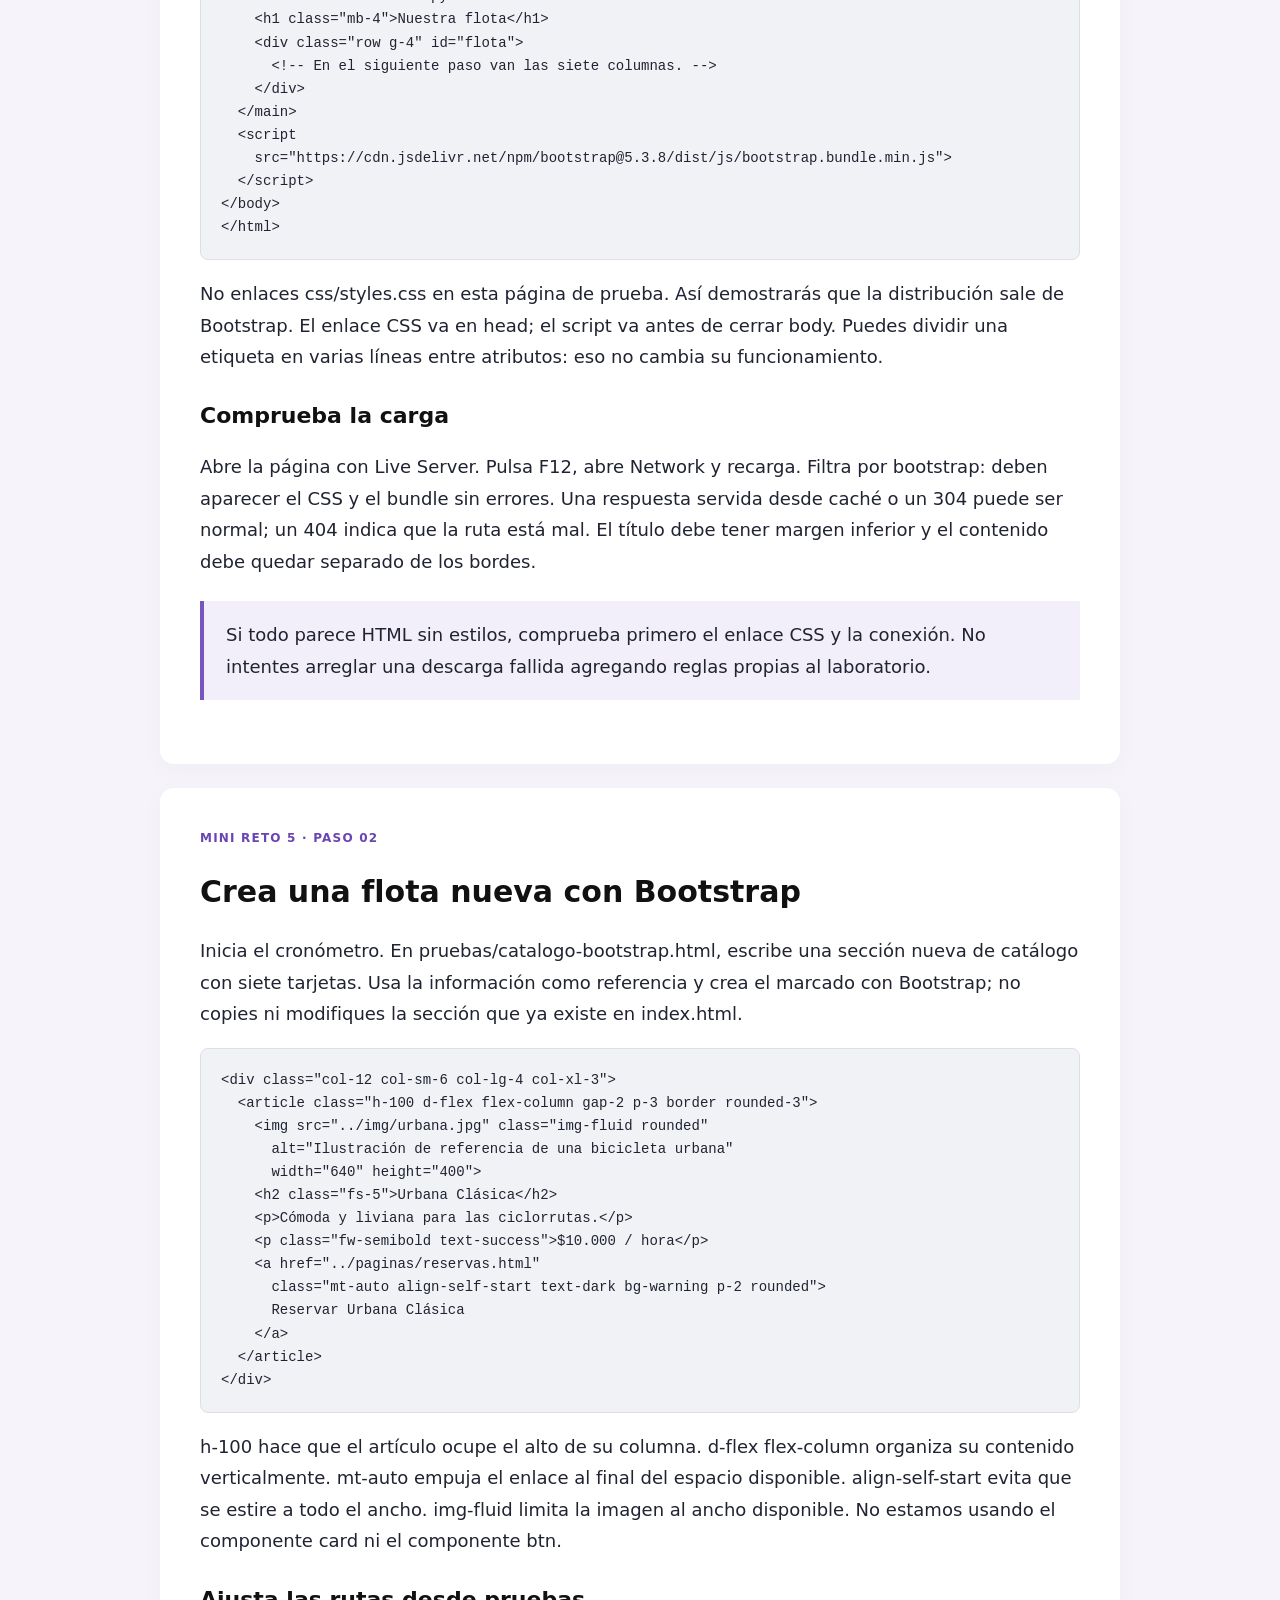
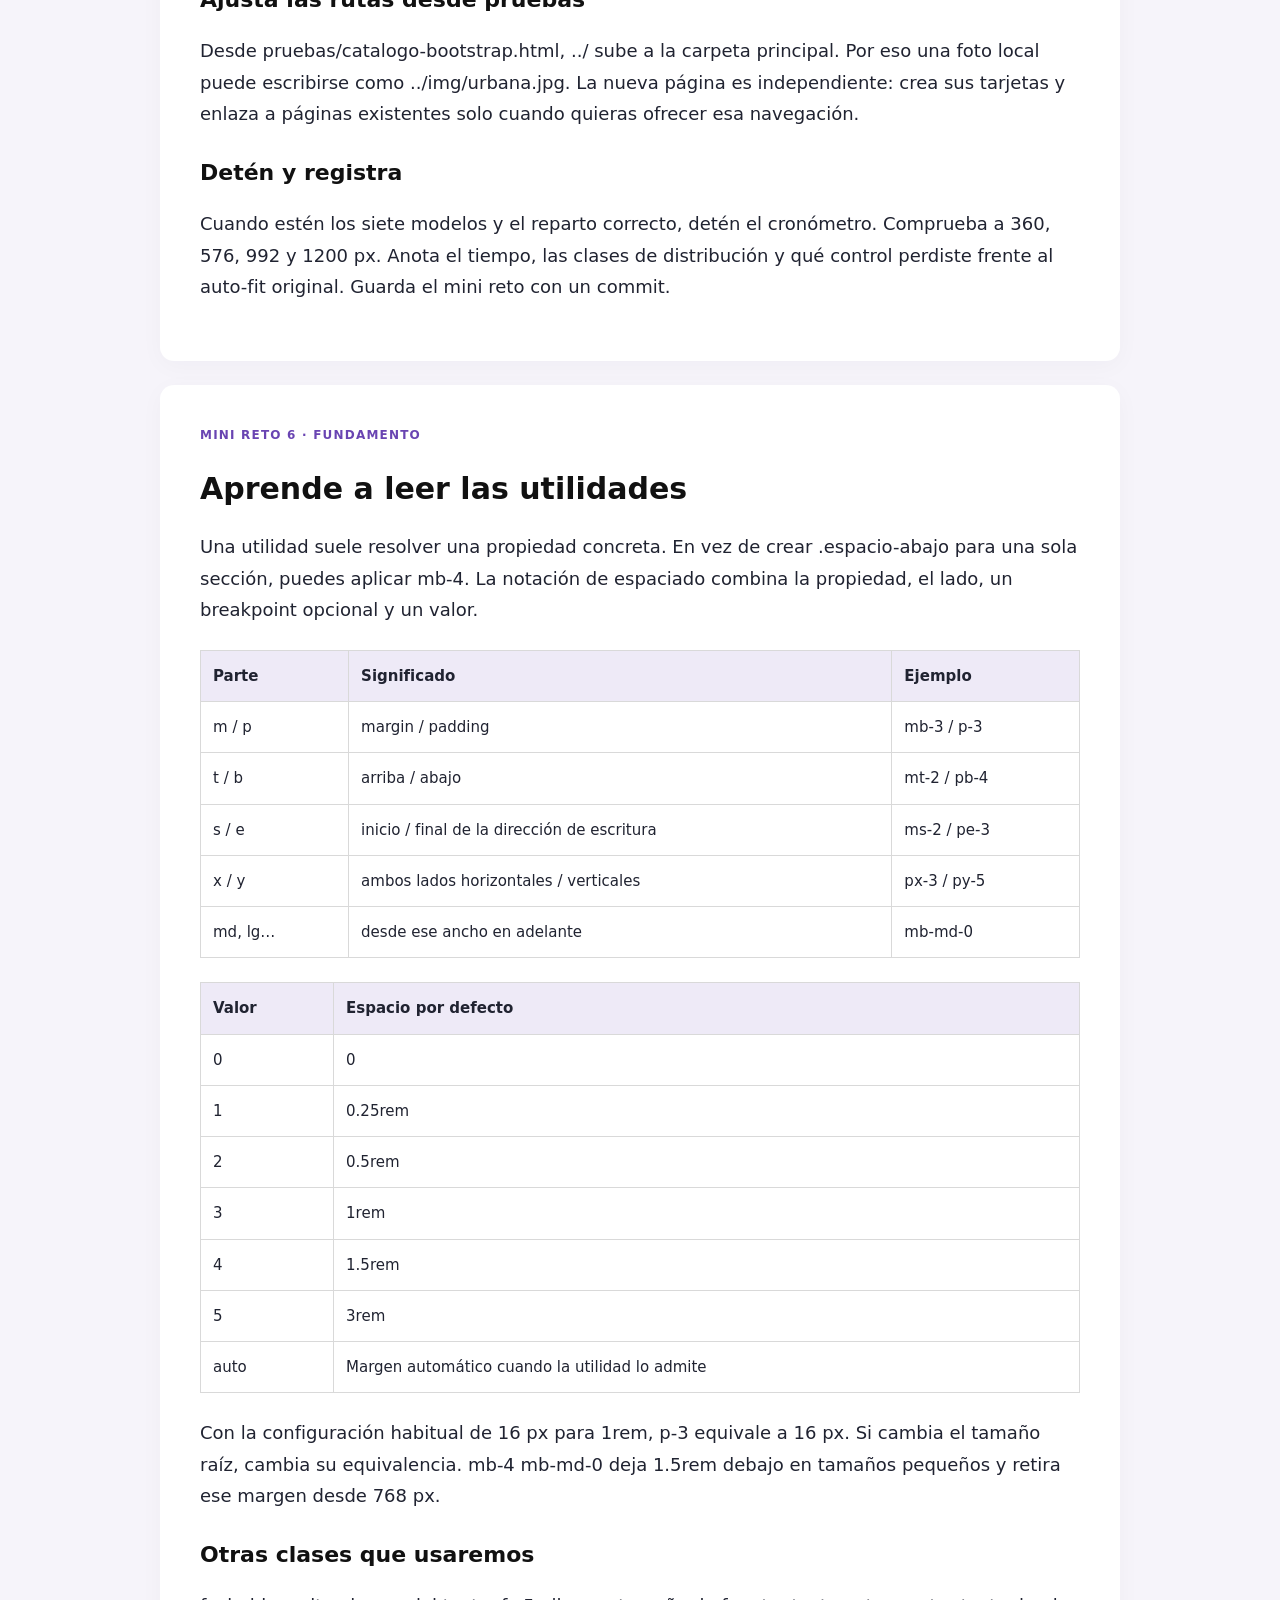
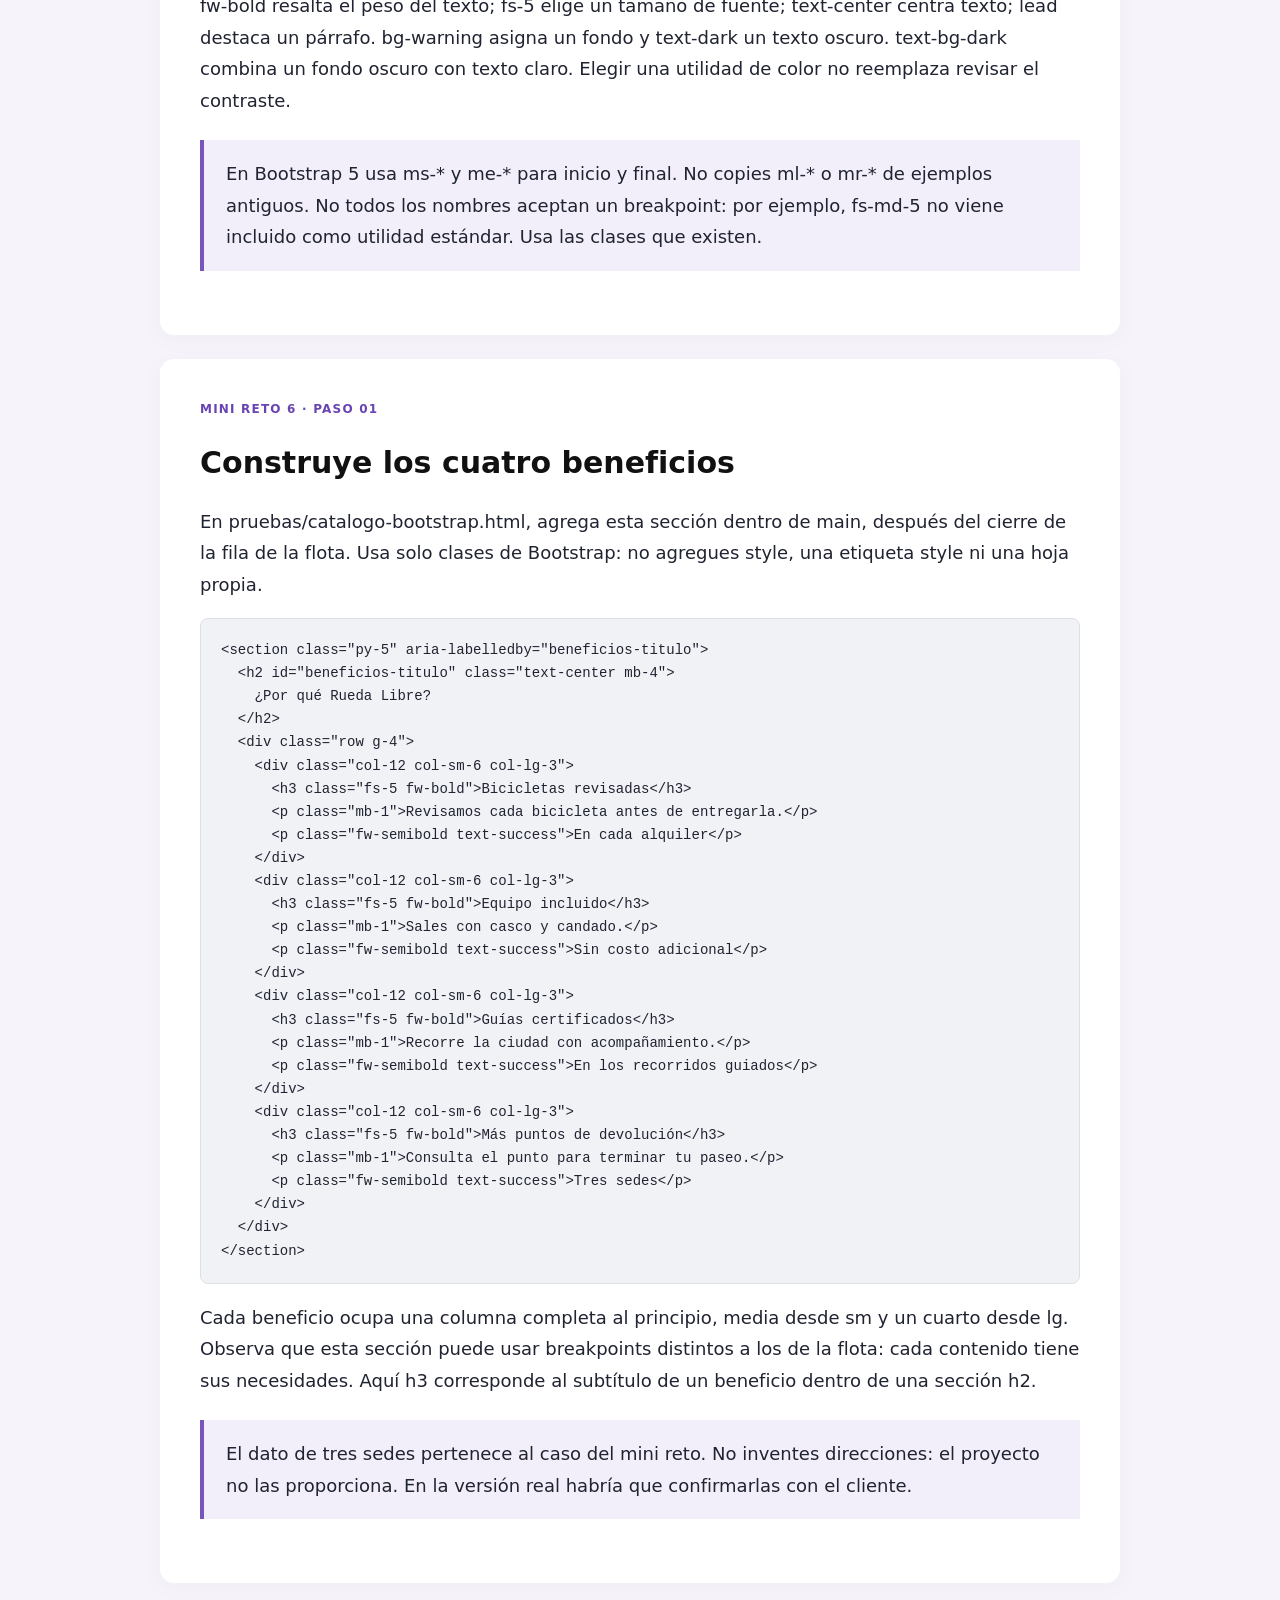
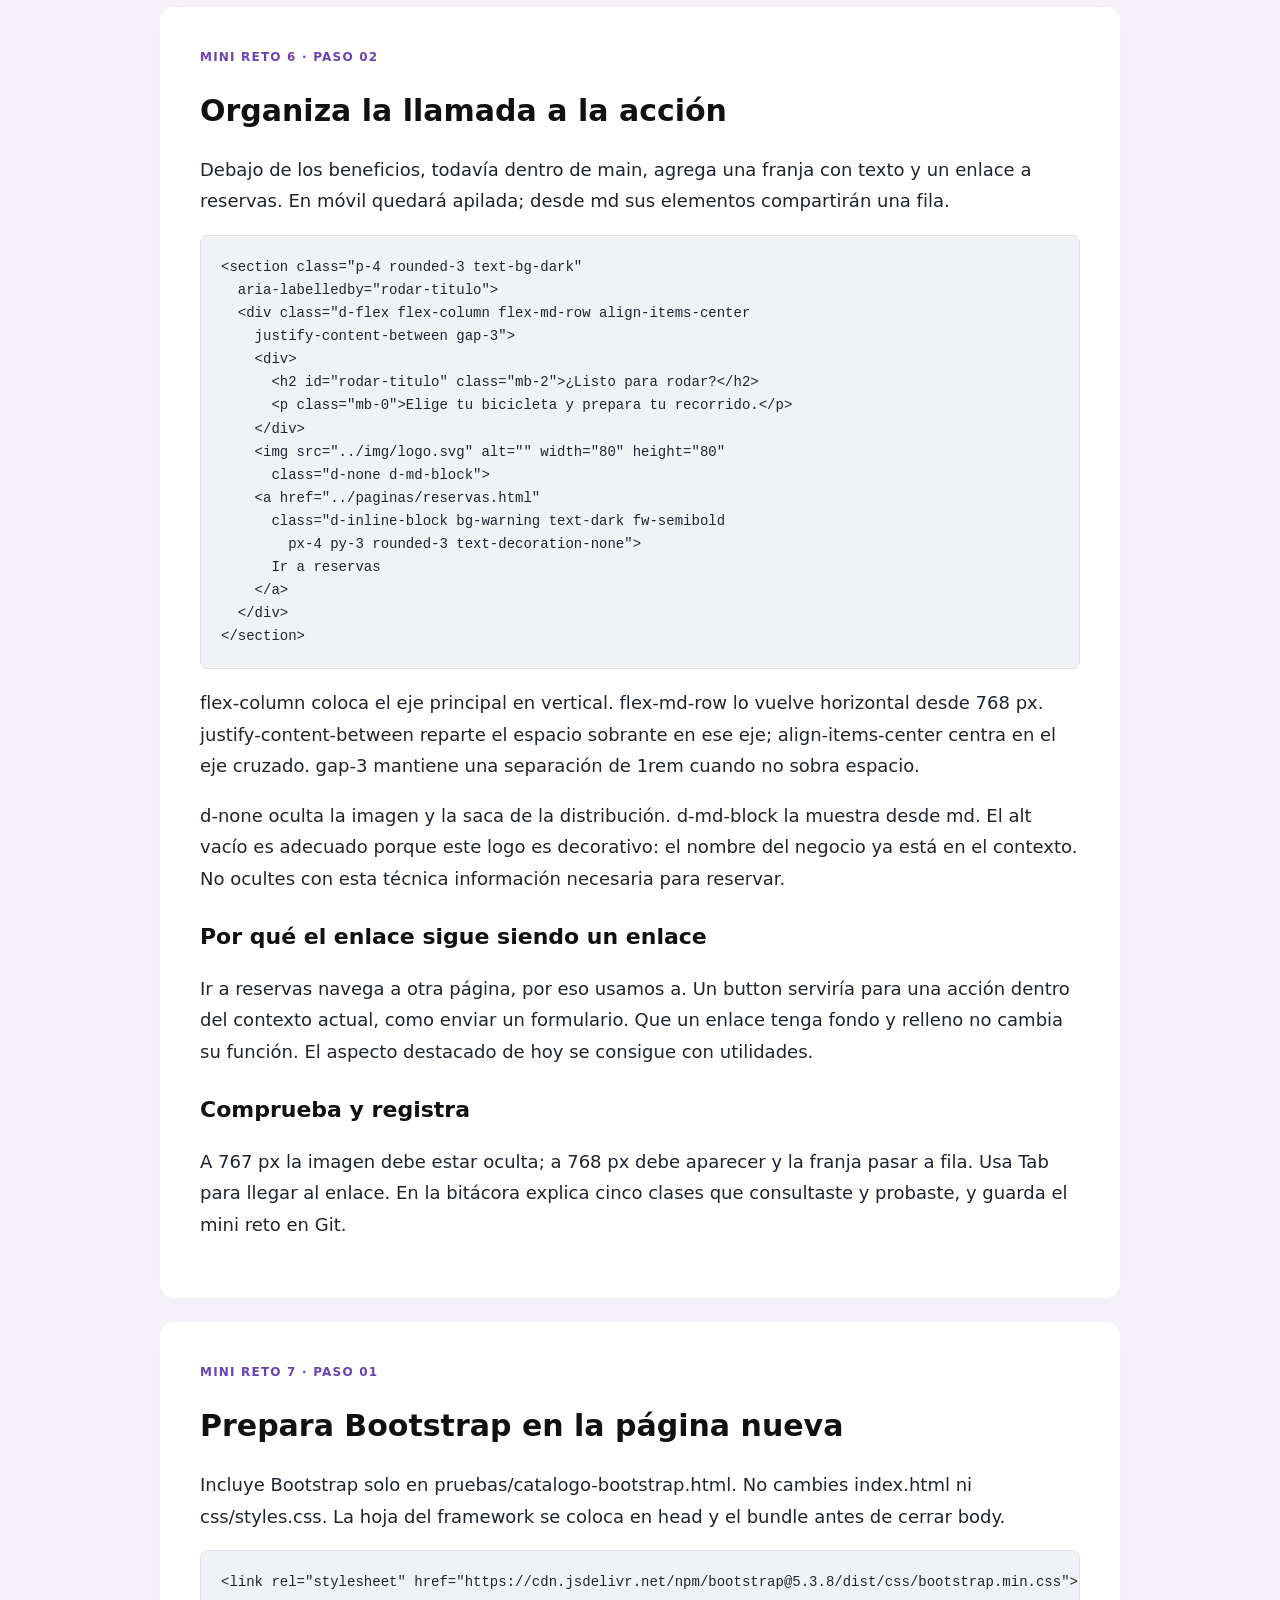
==== commit 8421c1b9: "Match practice image path to local photo" ====
--- a/guia/index.html
+++ b/guia/index.html
@@ -95,7 +95,7 @@
 <tr><td>Utilidades</td><td>Ajustes concretos de CSS</td><td>Espacio, alineación y jerarquía</td></tr>
 <tr><td>Componentes</td><td>Patrones como navbar o modal</td><td>Contenido, comportamiento y personalización</td></tr>
 </table>
-<h3>Por qué no borramos todo el CSS</h3>
+<h3>Por qué conservamos los estilos originales</h3>
 <p>Los colores de Rueda Libre, sus fuentes, el aspecto de sus tablas y los estados de foco pertenecen a su identidad. La práctica de hoy te permite comparar la distribución de Bootstrap con la página original, que queda intacta como referencia.</p>
 <h3>Qué es un CDN</h3>
 <p>Es un servicio que entrega archivos desde una red de servidores. Al usar una URL de CDN, el navegador descarga la hoja CSS o el bundle de JavaScript. Si no hay conexión, ese recurso puede no estar disponible. Fijamos la versión 5.3.8 para que todos practiquemos con los mismos archivos, tal como aparece en el material de la clase.</p>
@@ -178,7 +178,7 @@
 <p>Inicia el cronómetro. En pruebas/catalogo-bootstrap.html, escribe una sección nueva de catálogo con siete tarjetas. Usa la información como referencia y crea el marcado con Bootstrap; no copies ni modifiques la sección que ya existe en index.html.</p>
 <pre>&lt;div class=&quot;col-12 col-sm-6 col-lg-4 col-xl-3&quot;&gt;
   &lt;article class=&quot;h-100 d-flex flex-column gap-2 p-3 border rounded-3&quot;&gt;
-    &lt;img src=&quot;../img/urbana.svg&quot; class=&quot;img-fluid rounded&quot;
+    &lt;img src=&quot;../img/urbana.jpg&quot; class=&quot;img-fluid rounded&quot;
       alt=&quot;Ilustración de referencia de una bicicleta urbana&quot;
       width=&quot;640&quot; height=&quot;400&quot;&gt;
     &lt;h2 class=&quot;fs-5&quot;&gt;Urbana Clásica&lt;/h2&gt;
@@ -457,3 +457,4 @@
 
 
 
+
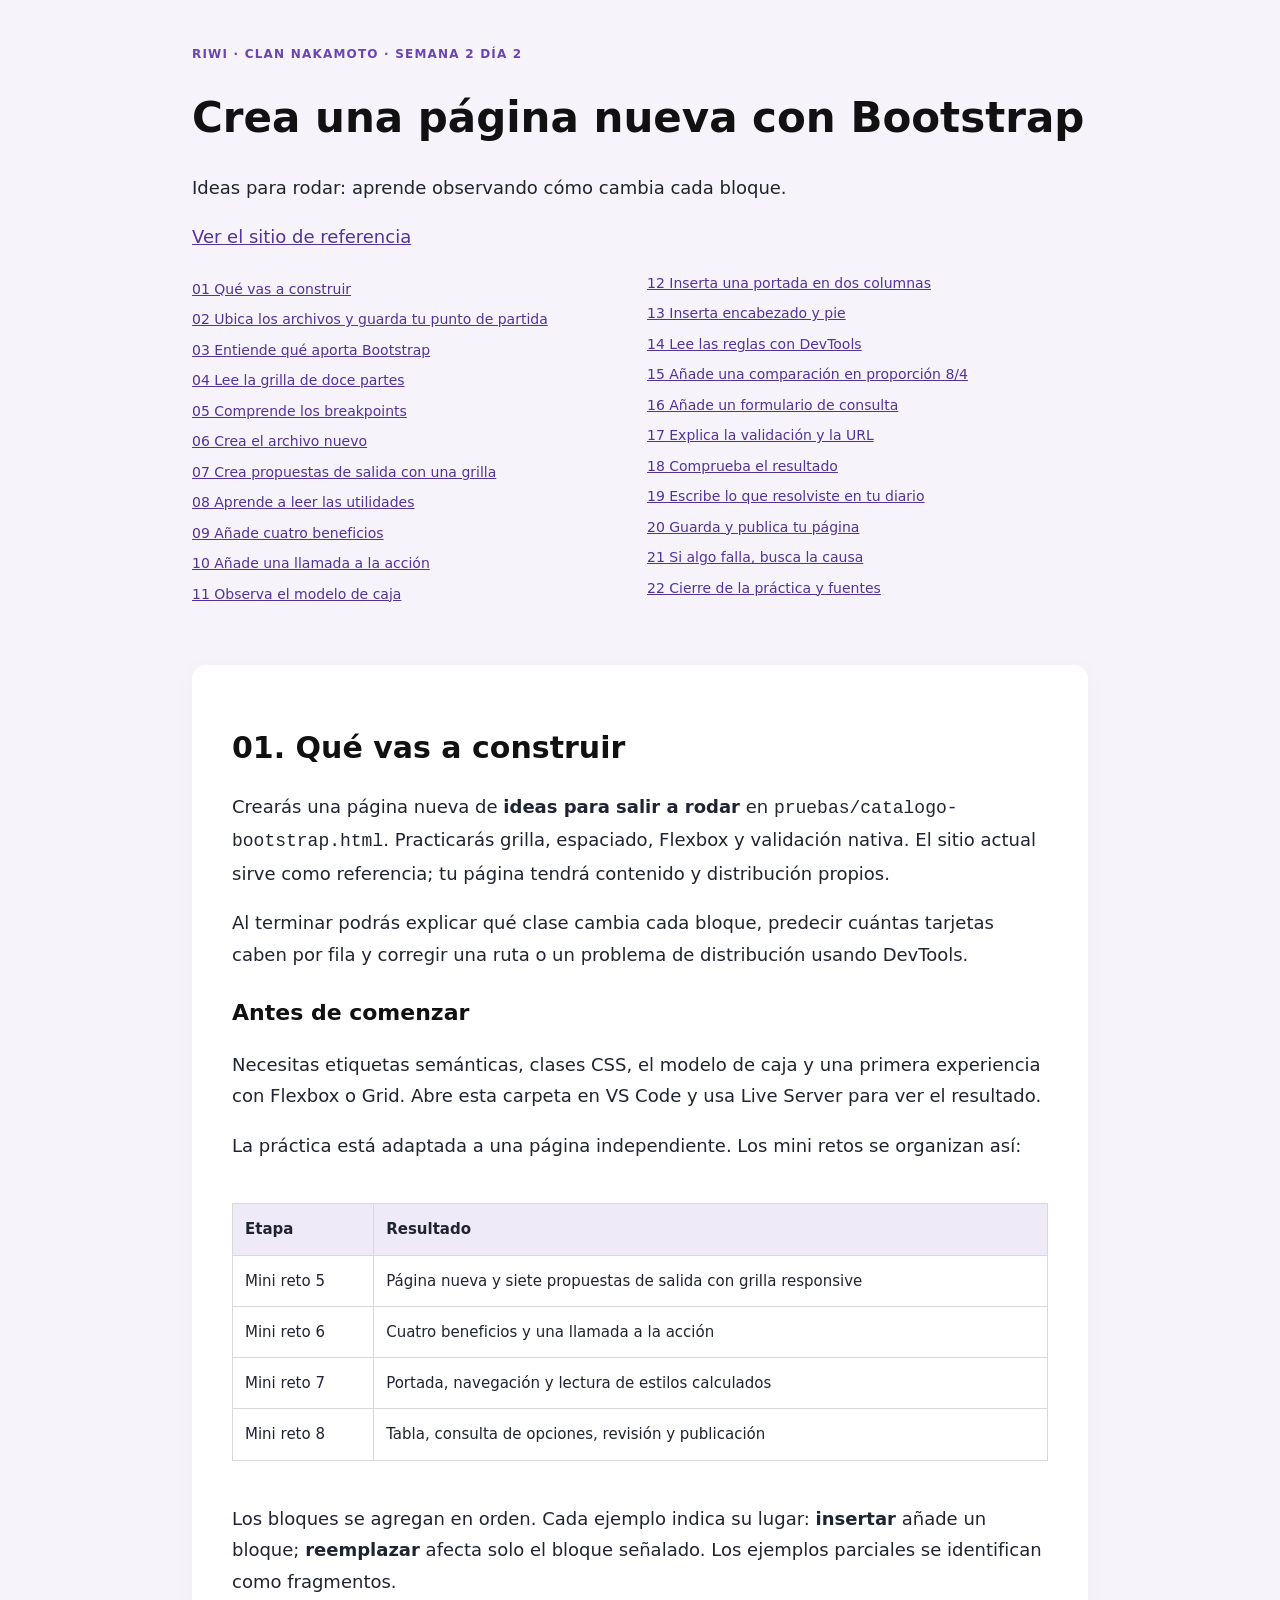
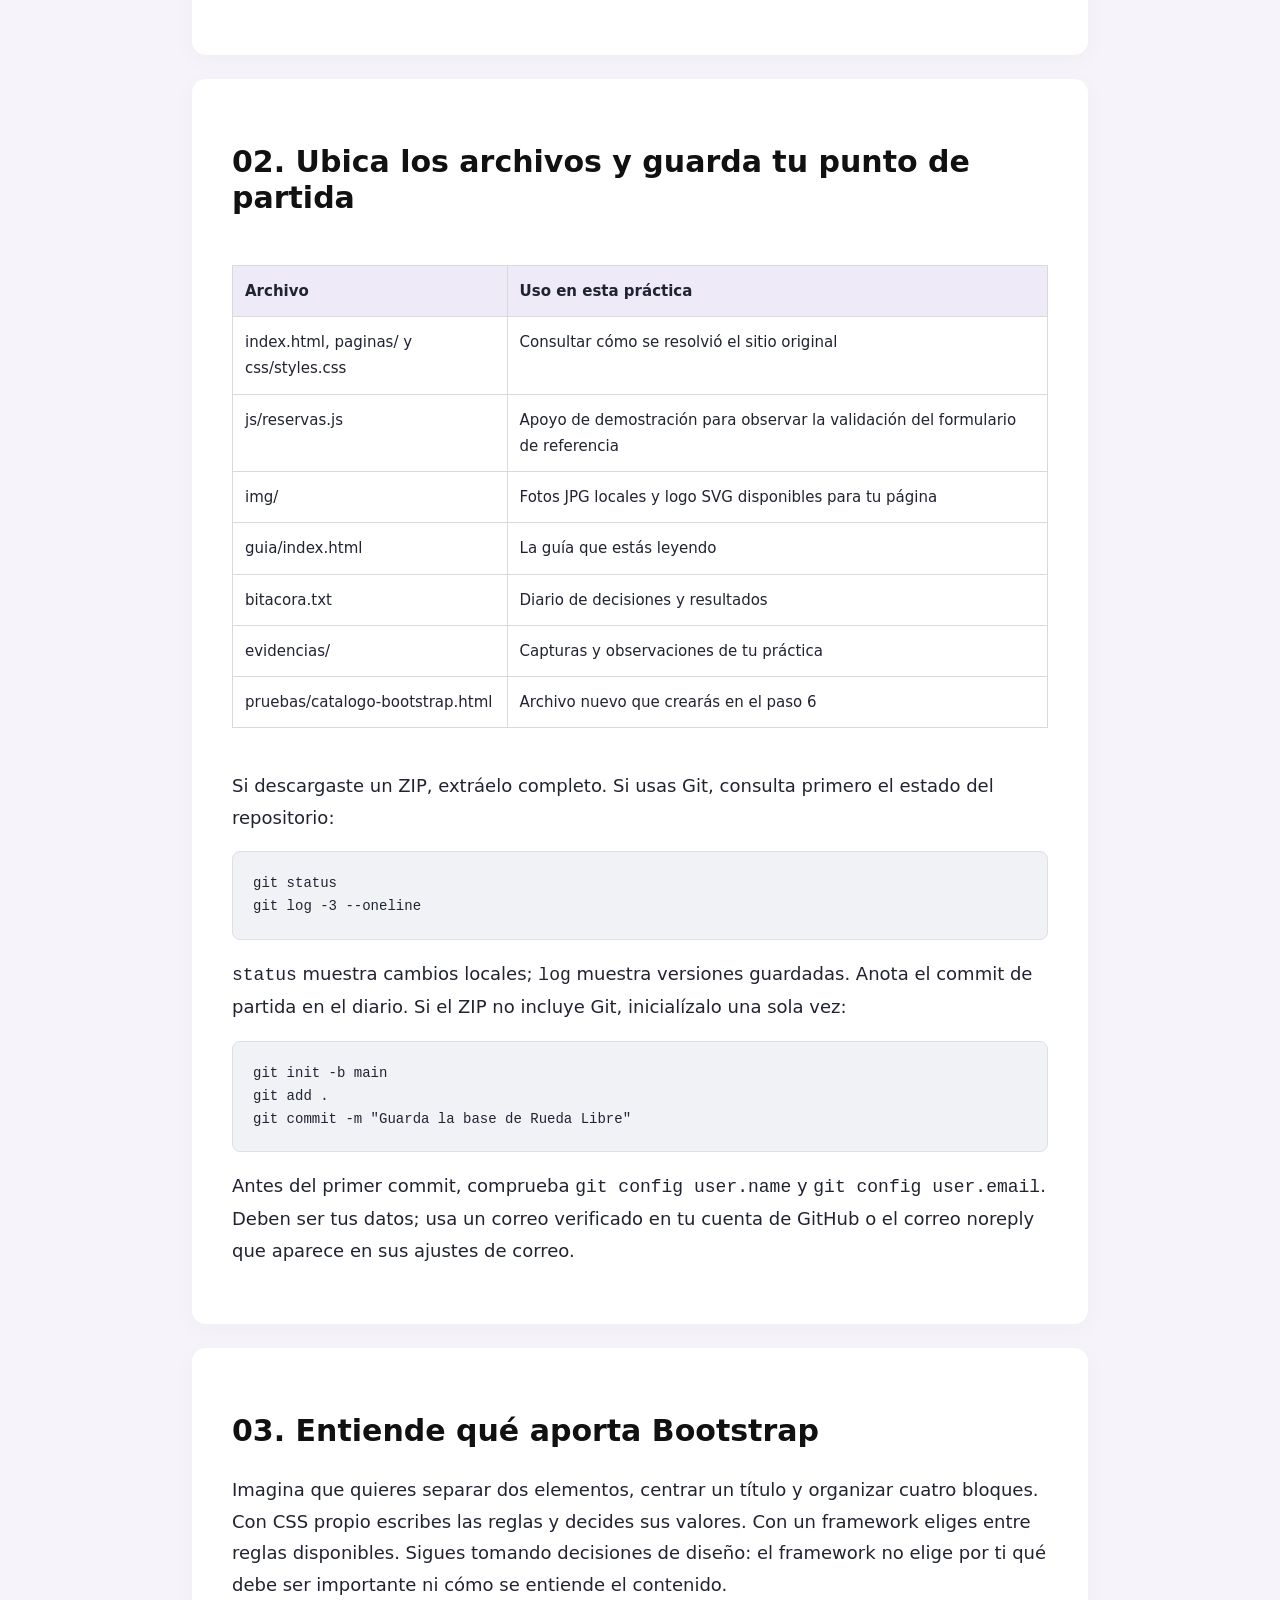
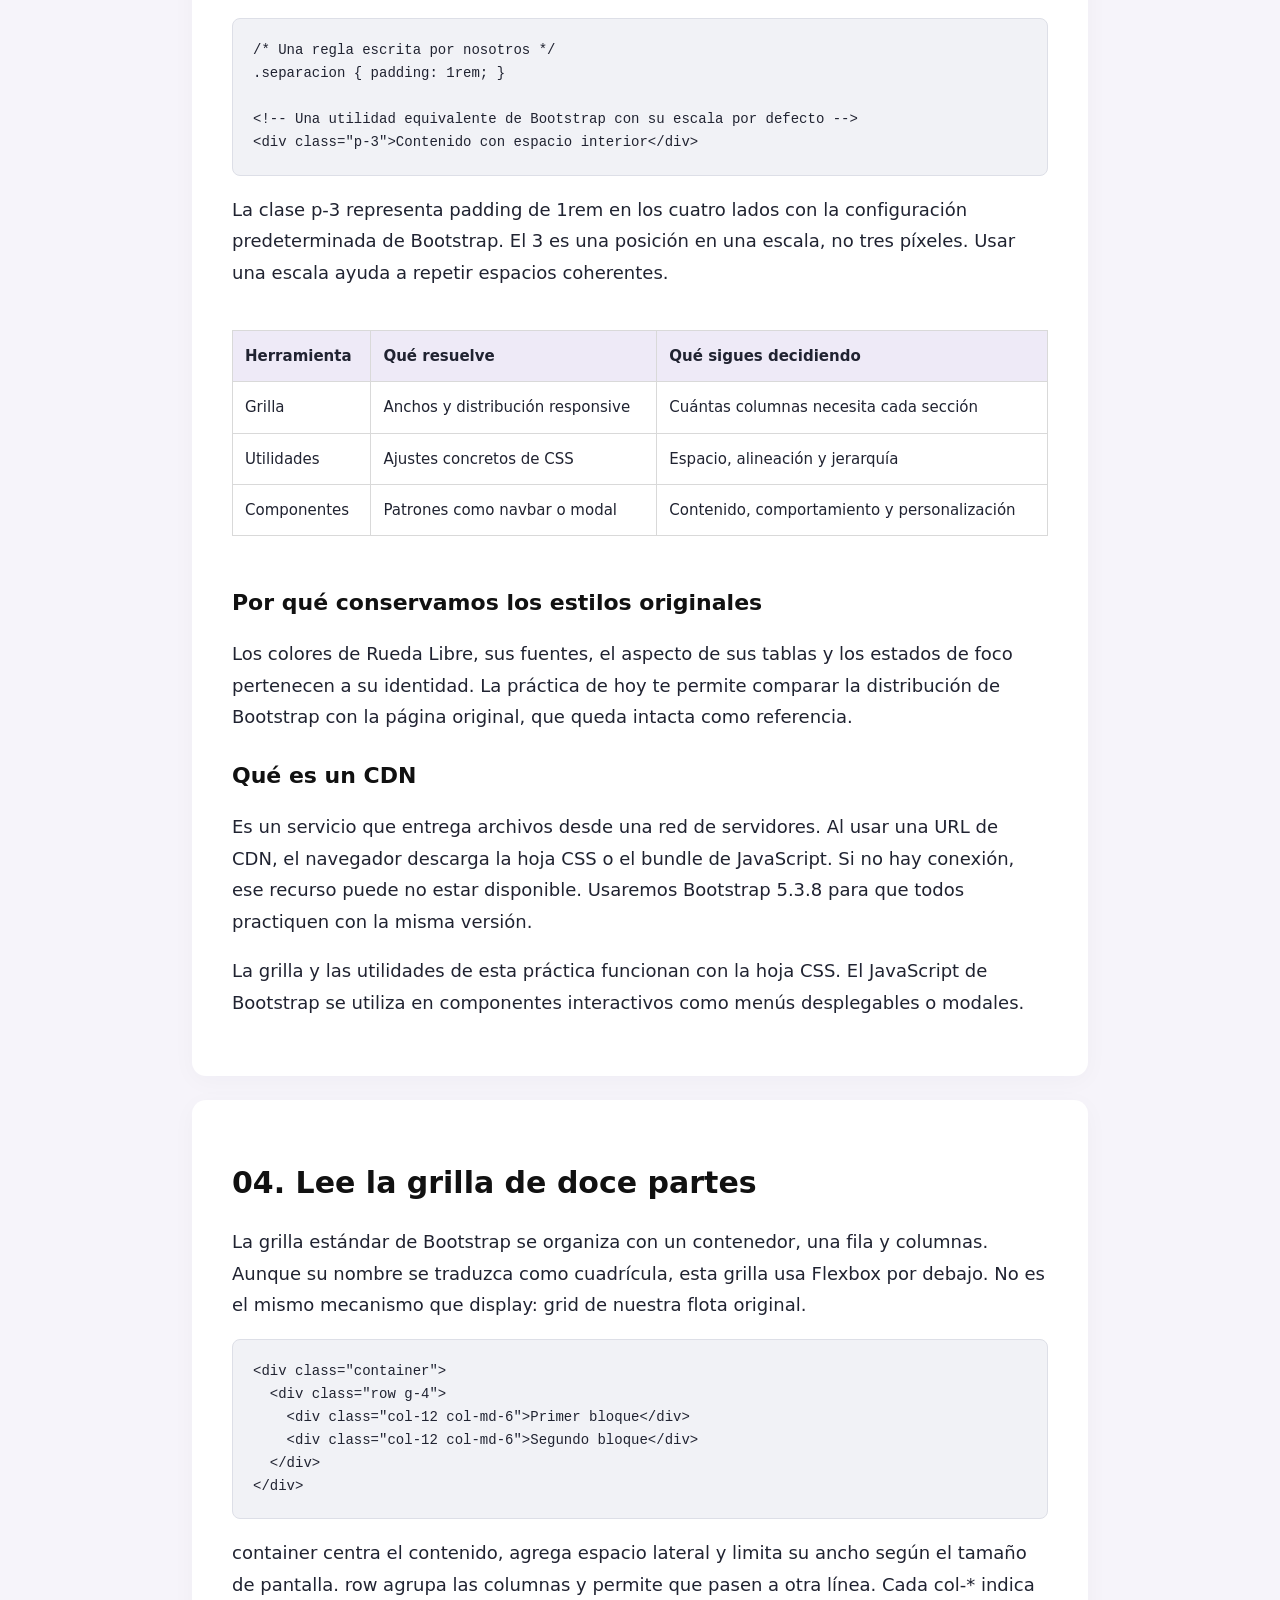
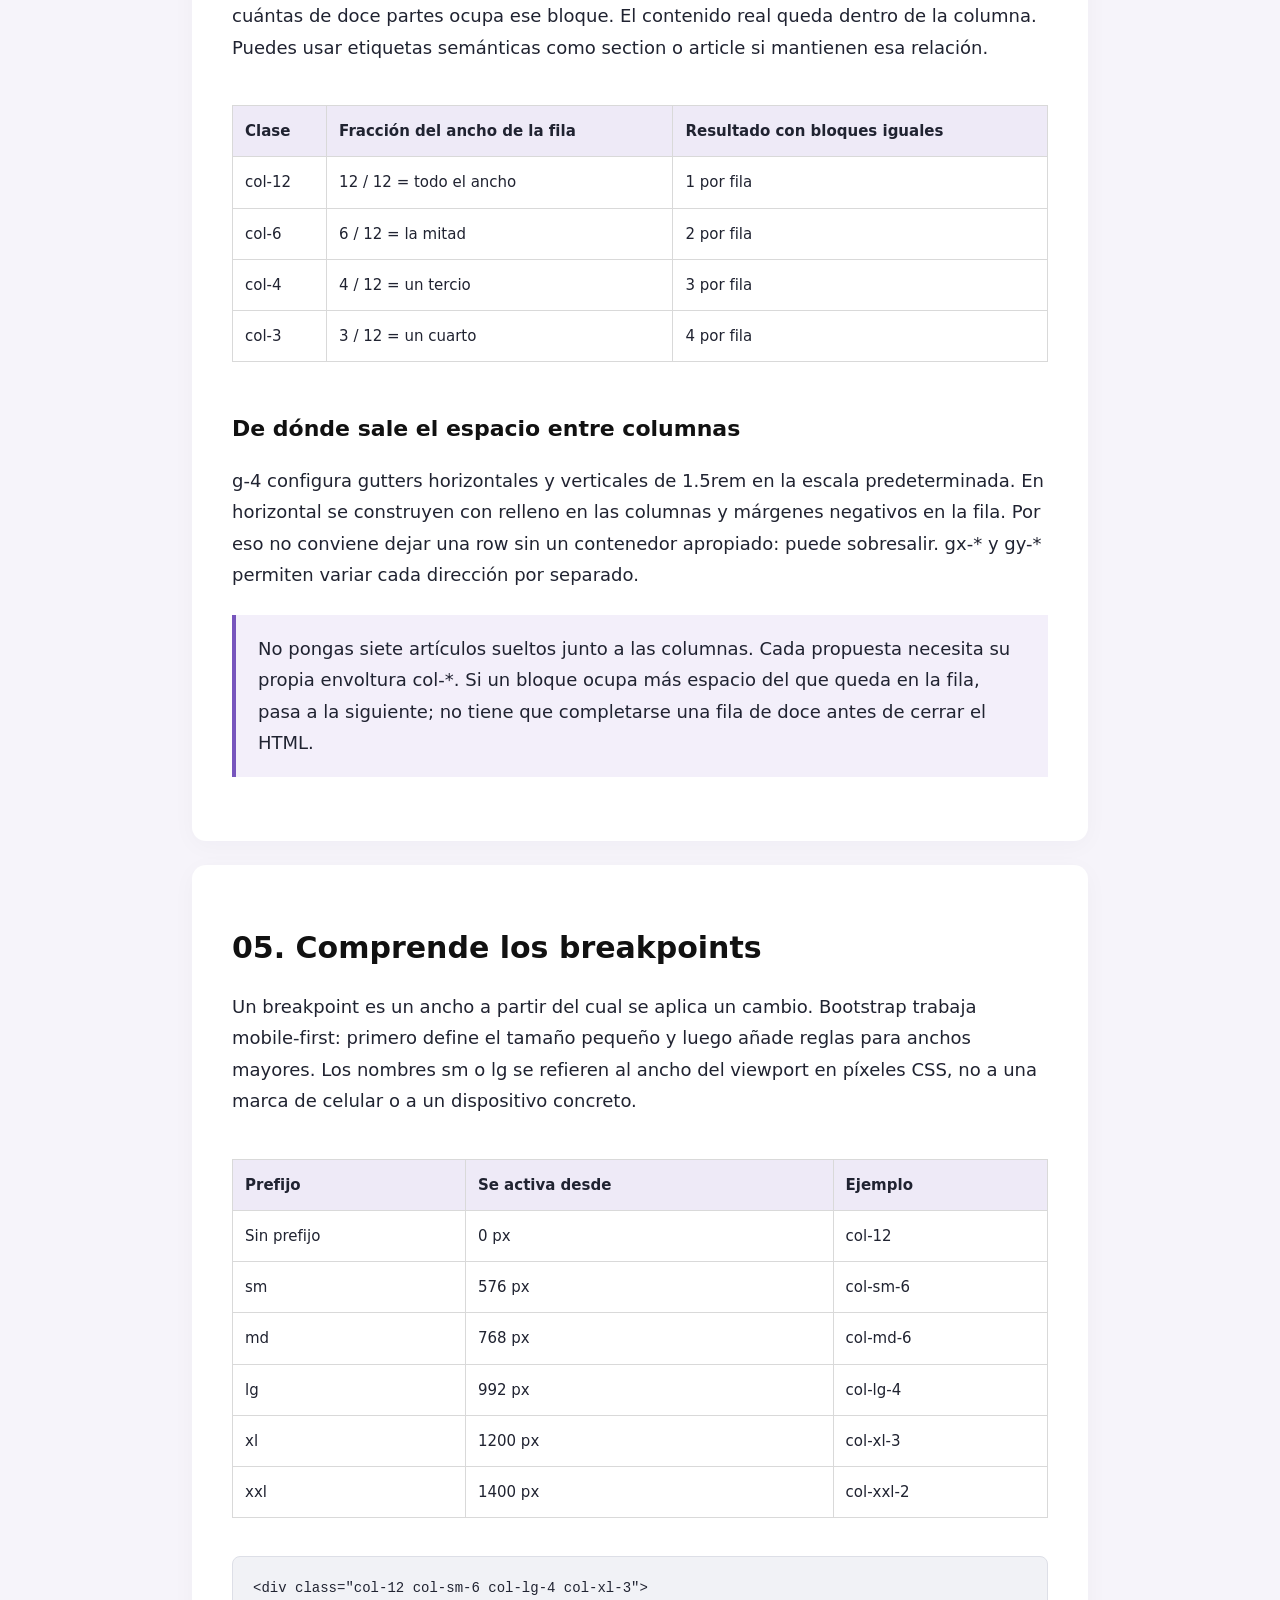
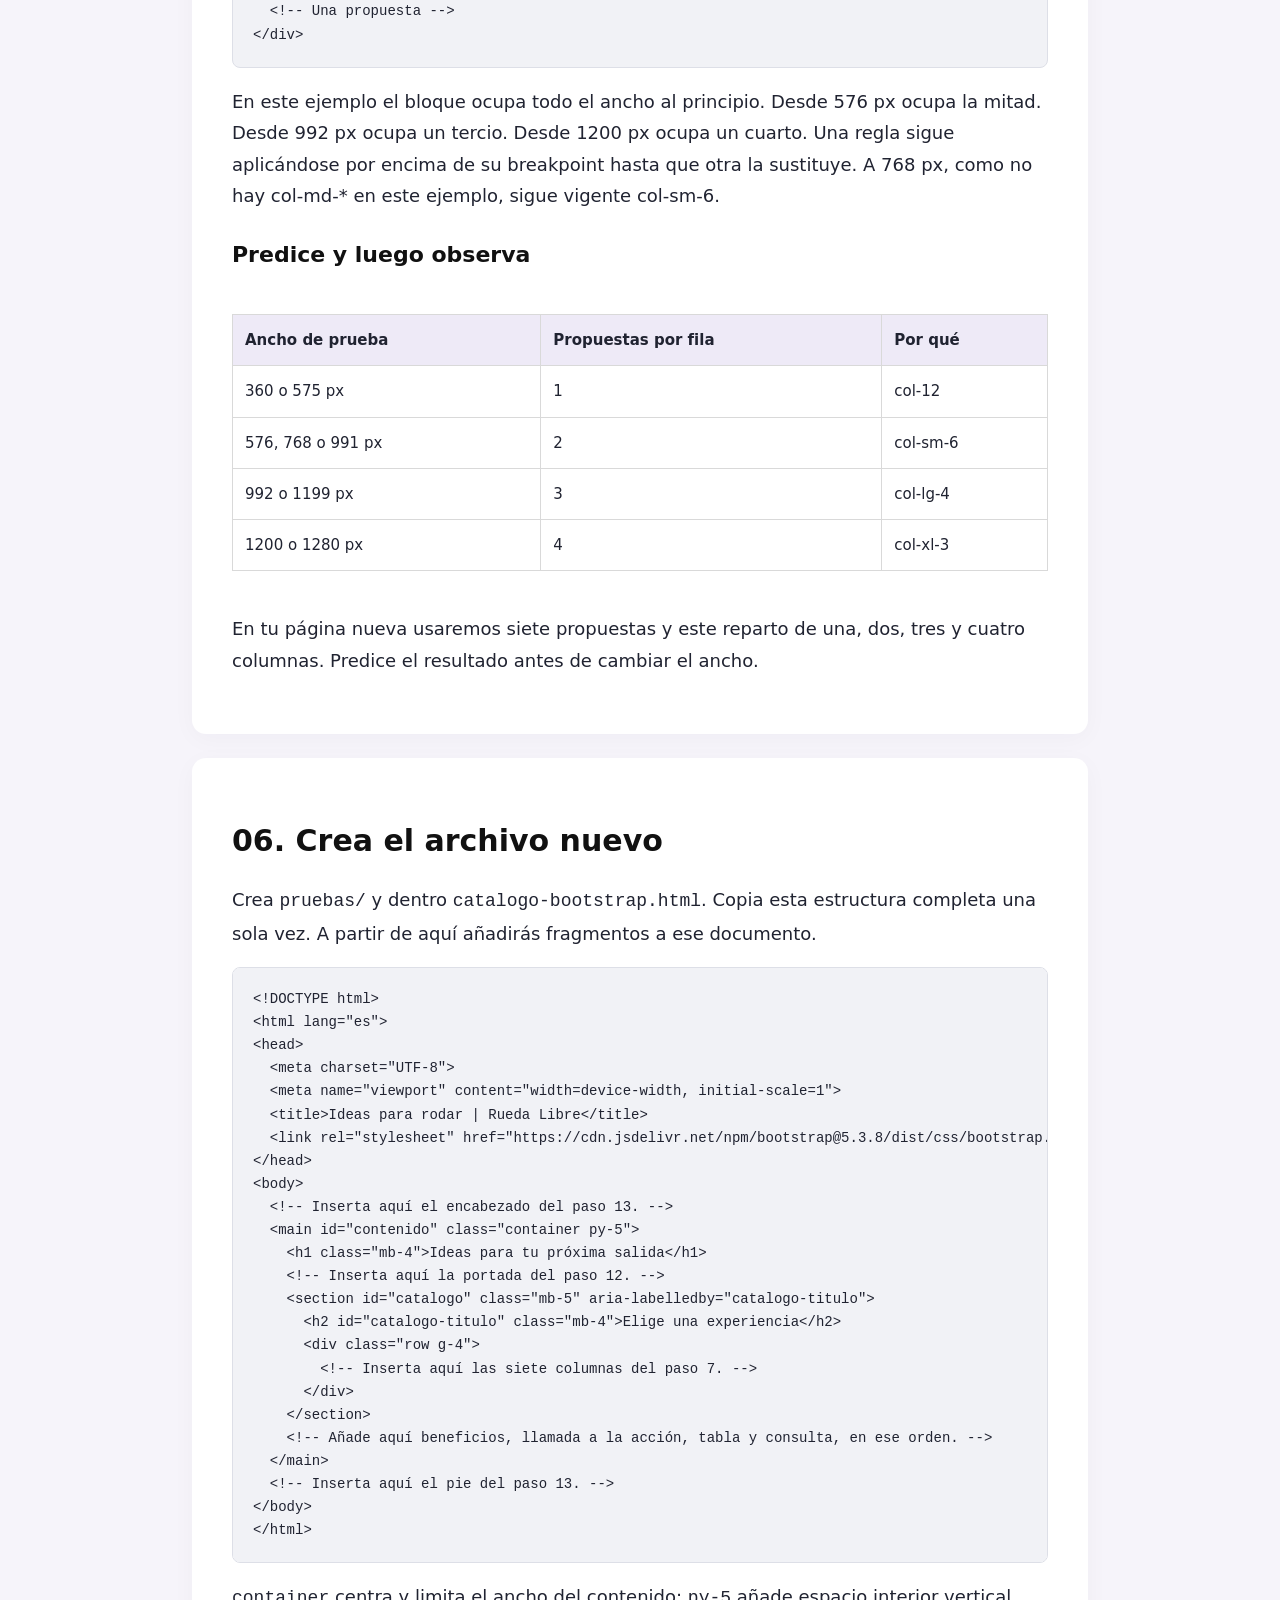
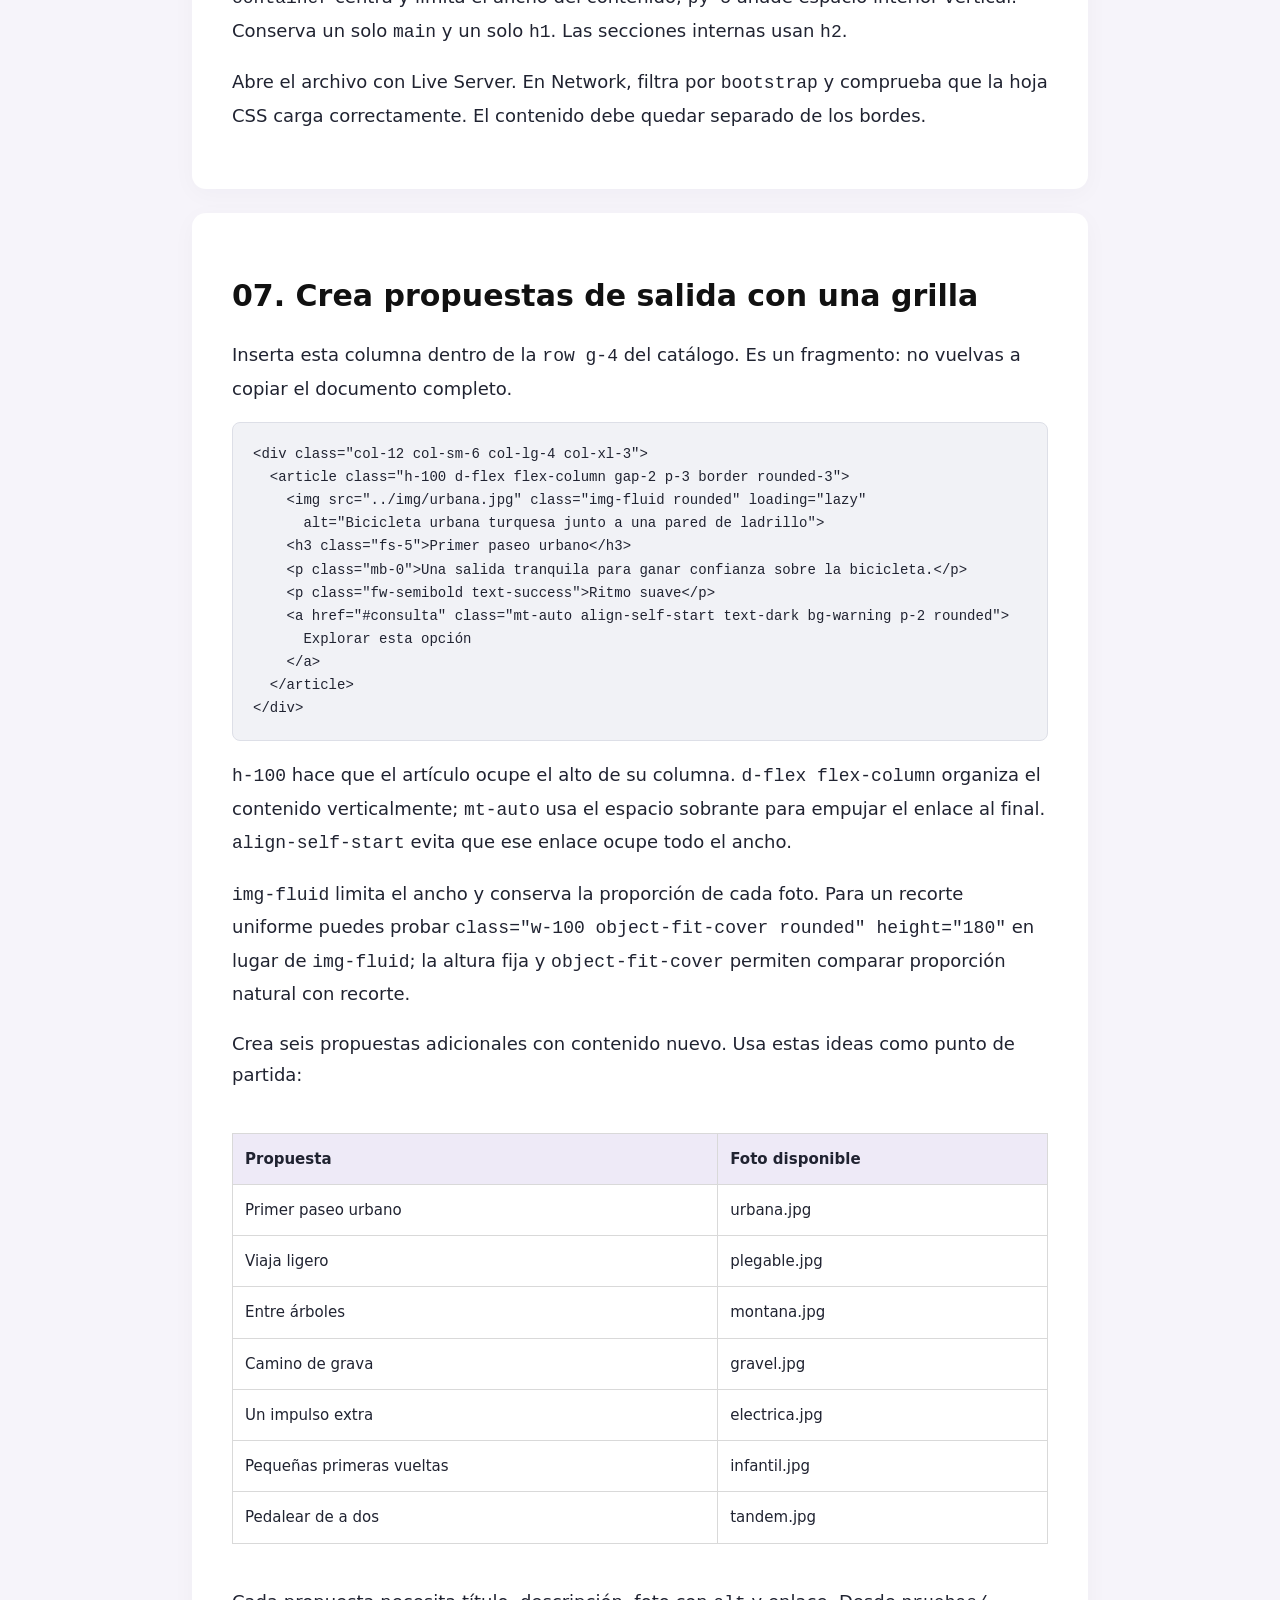
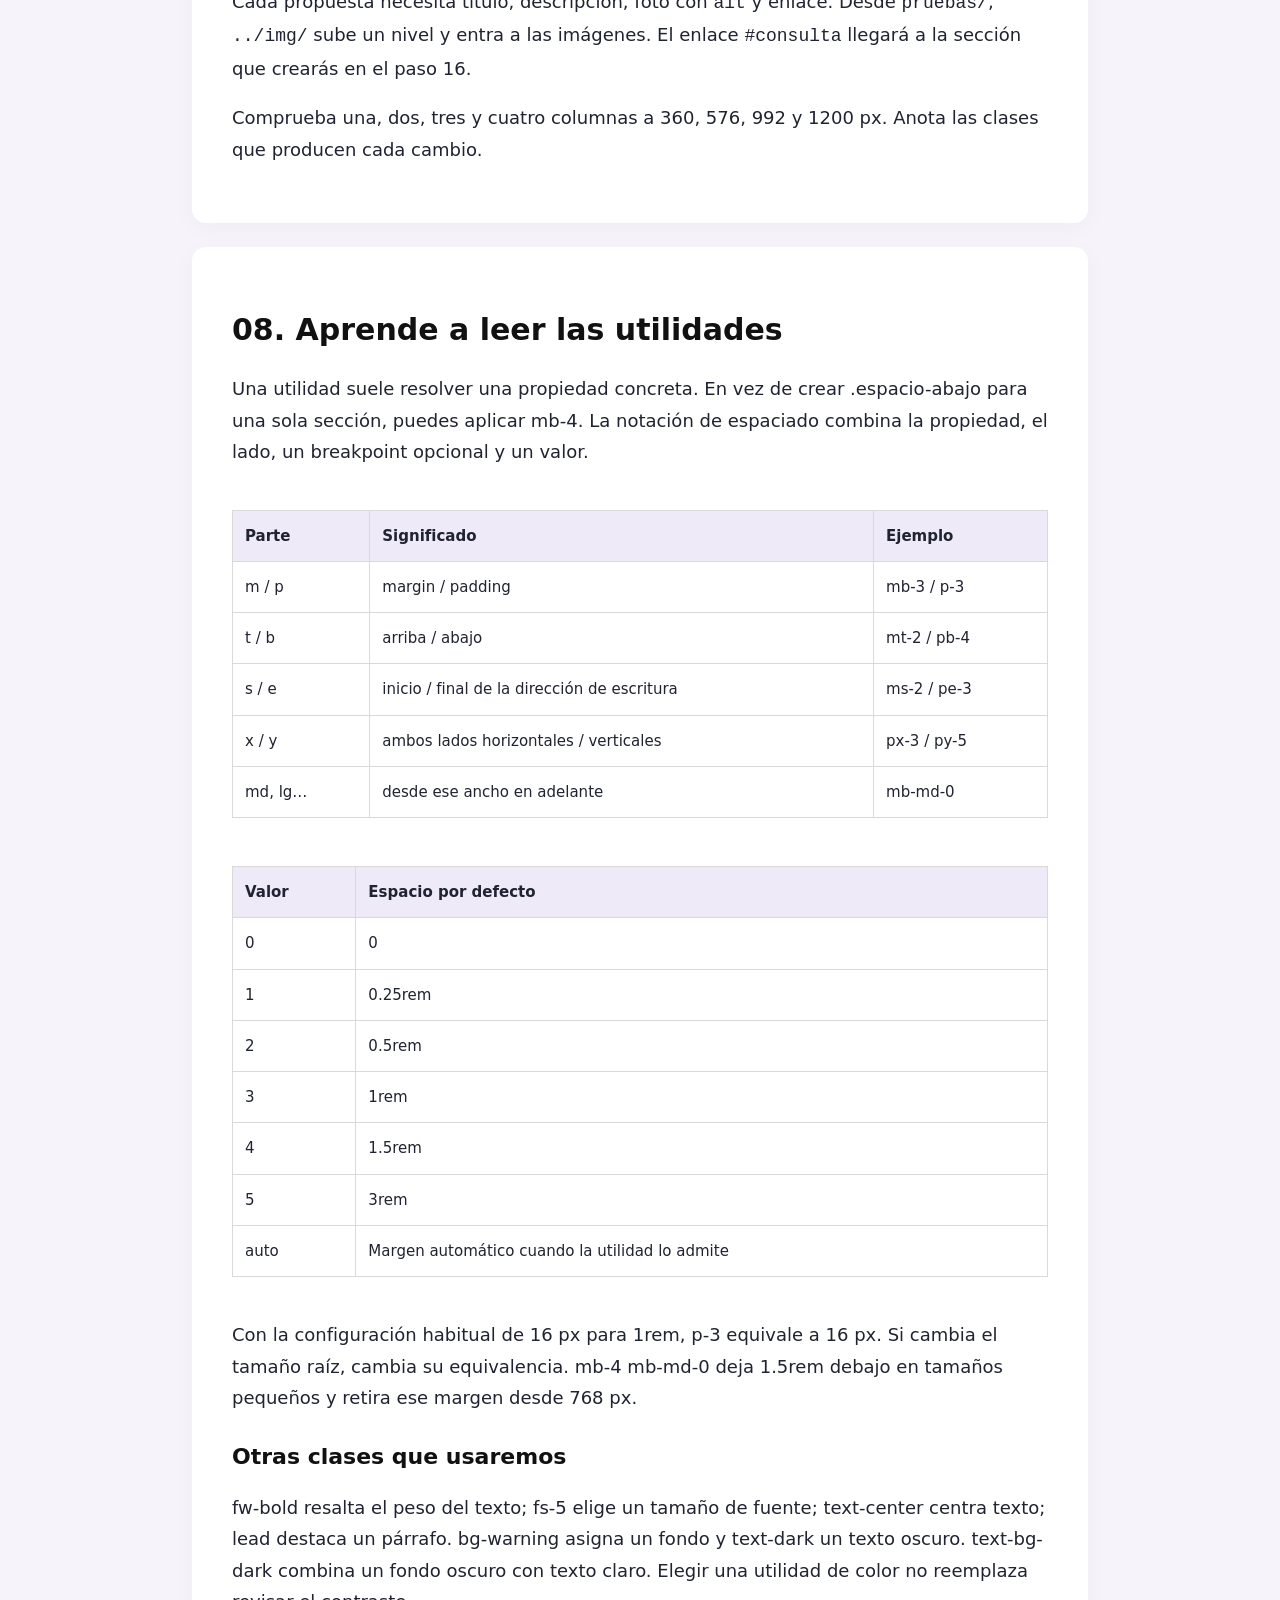
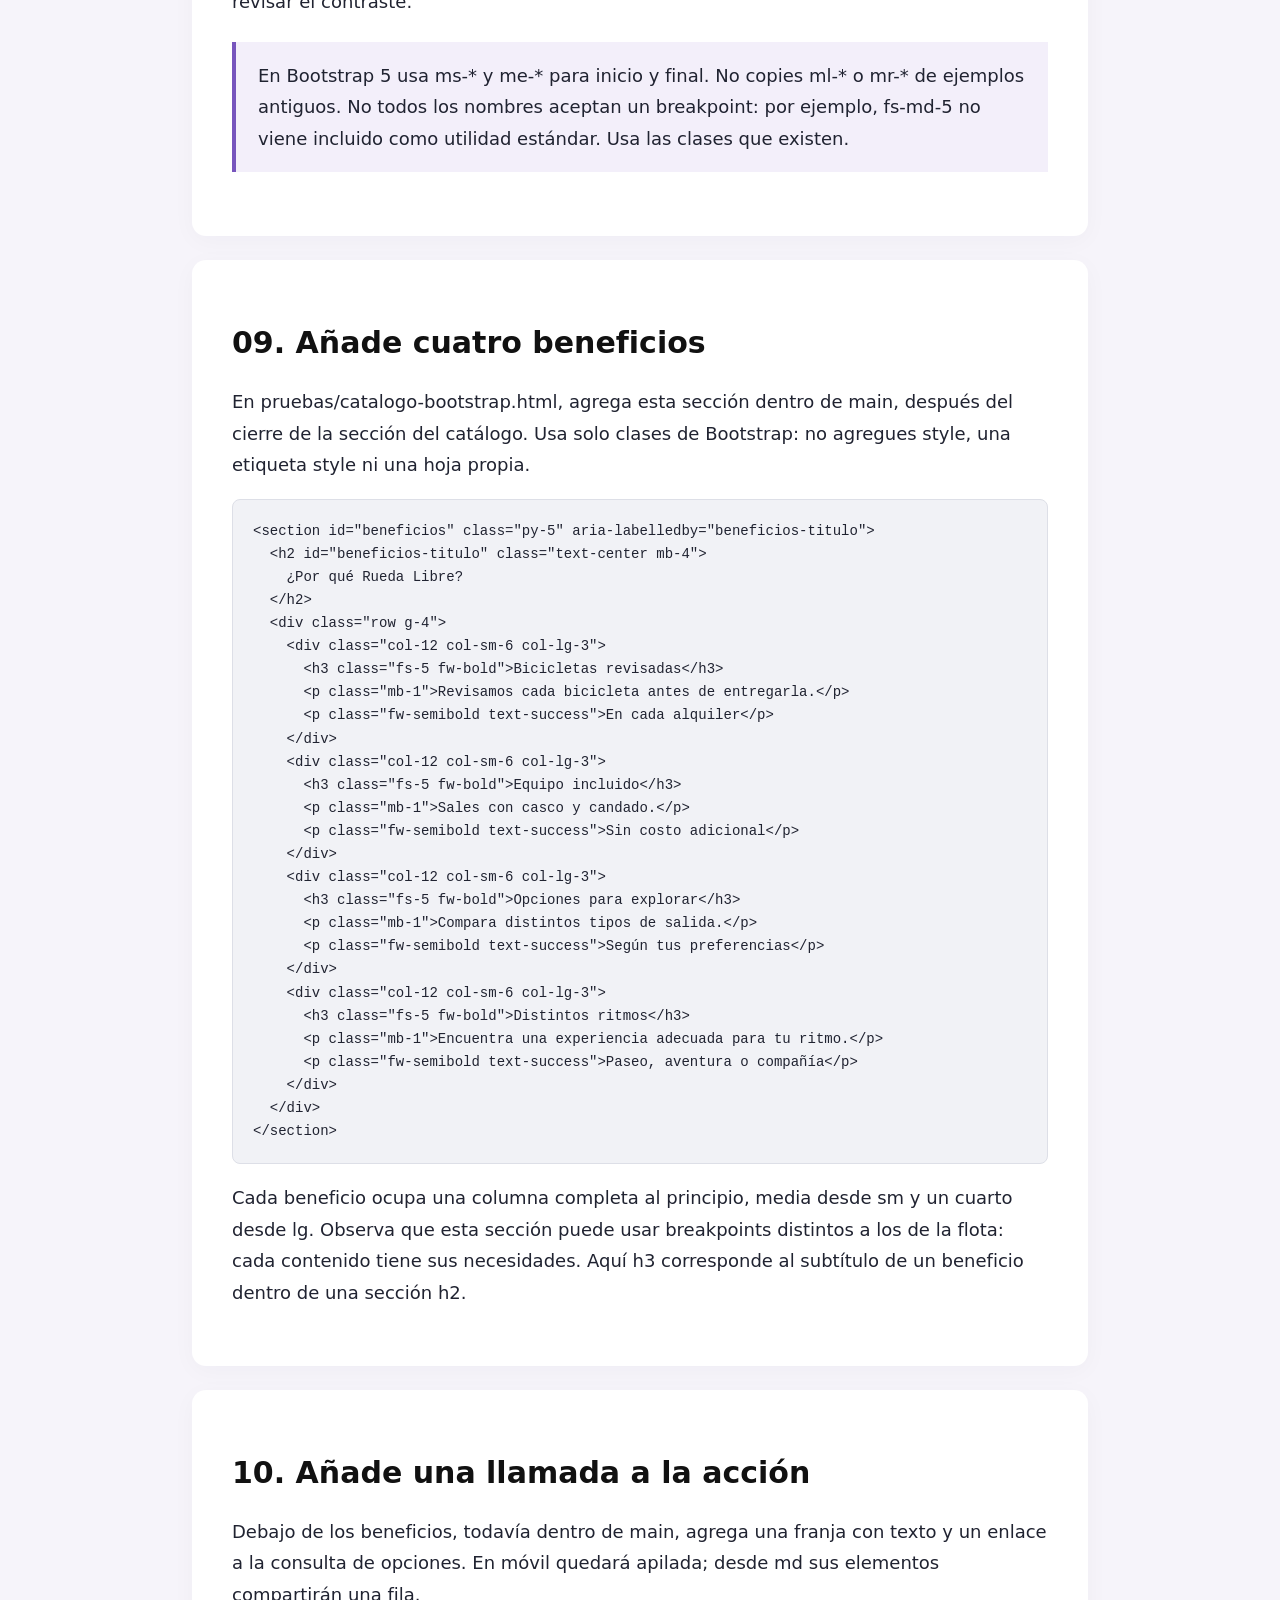
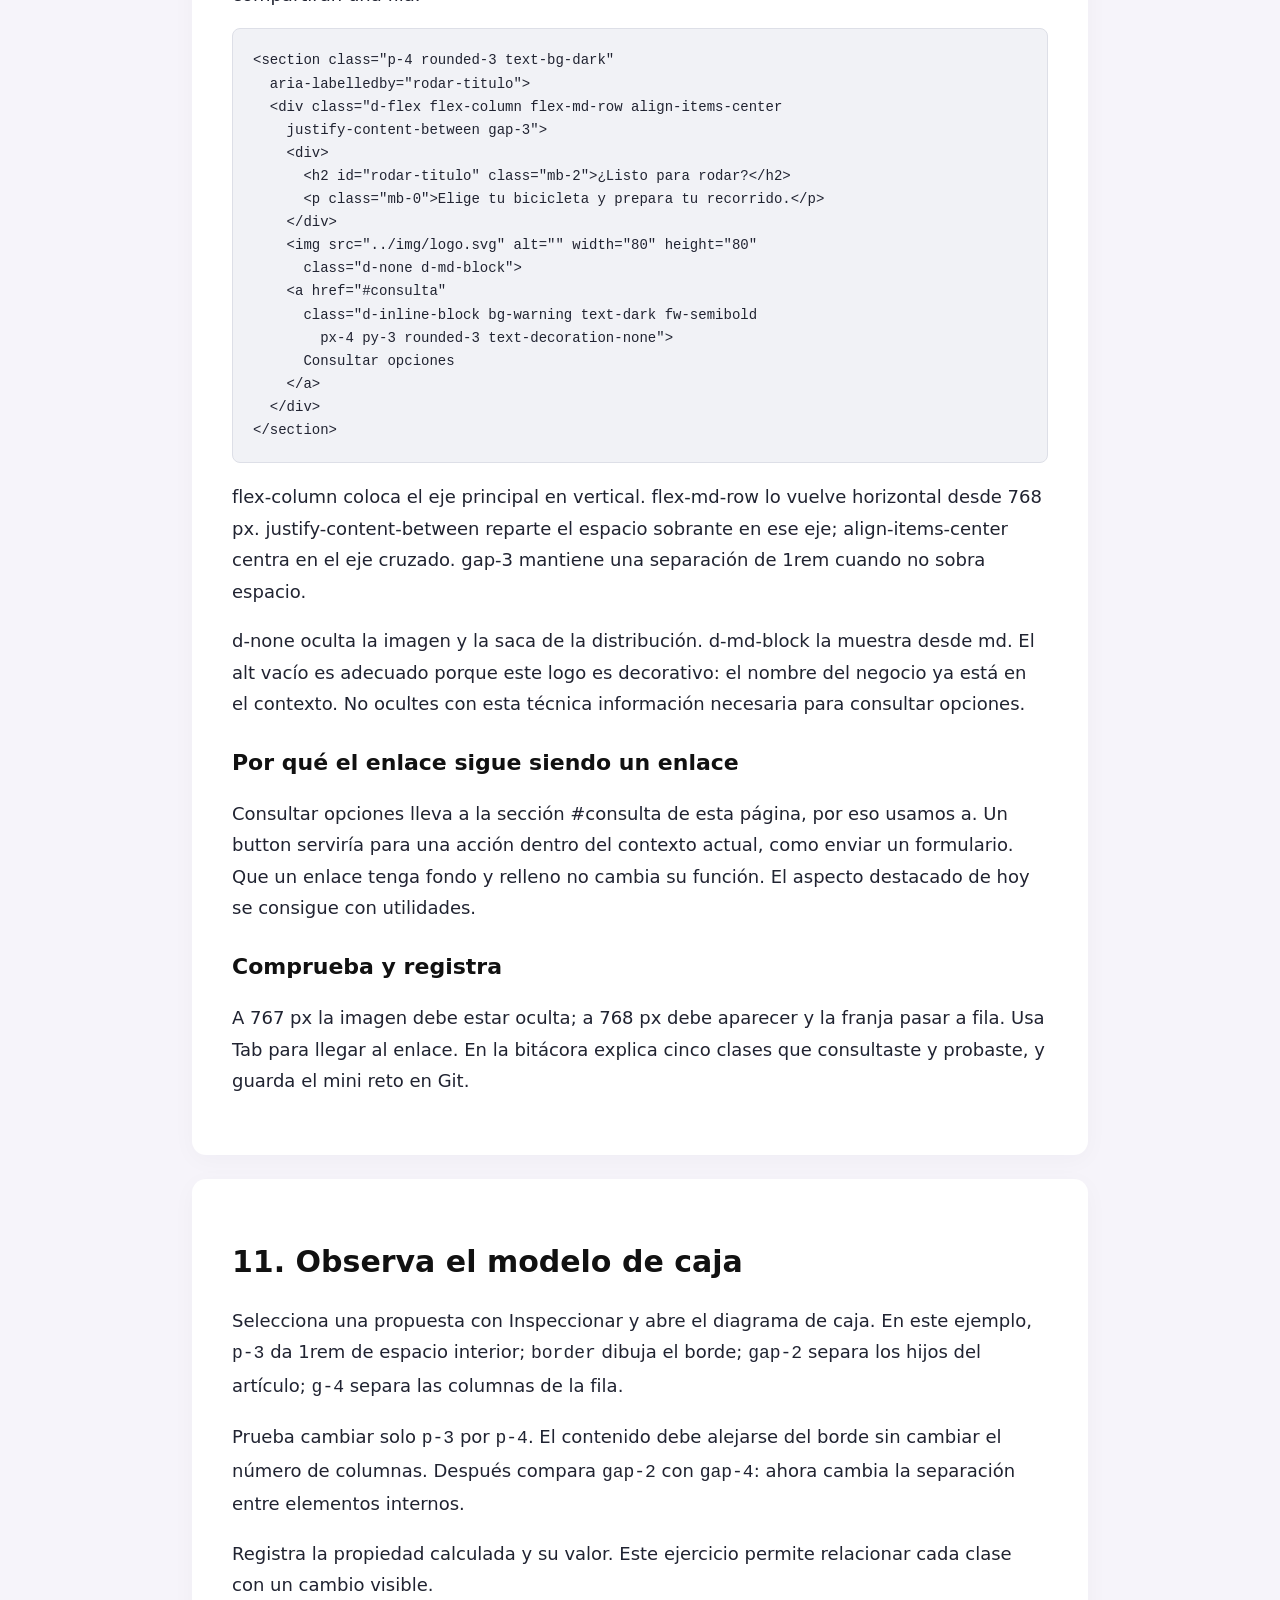
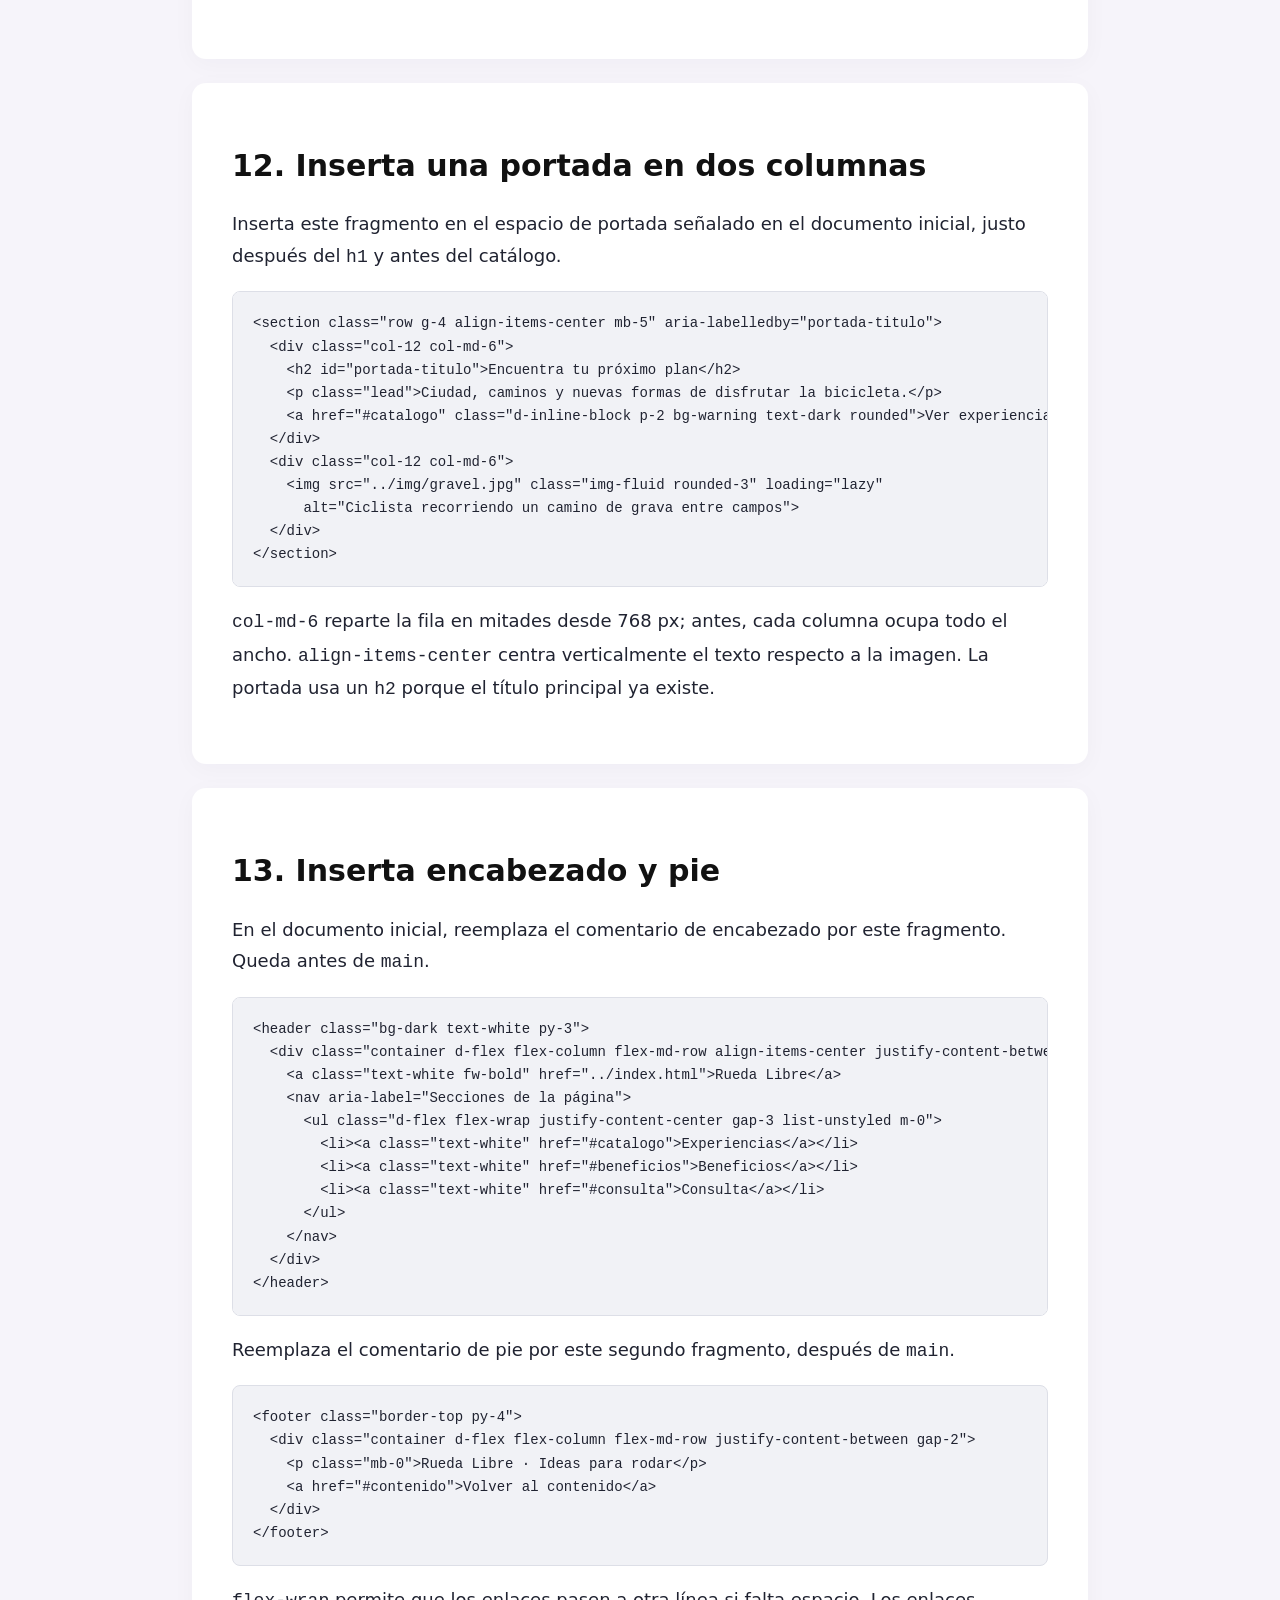
==== commit 78a4cc2c: "Revisa la guía y verifica los ejemplos para coders" ====
--- a/guia/index.html
+++ b/guia/index.html
@@ -1,87 +1,49 @@
-﻿<!doctype html><html lang="es"><meta charset="utf-8"><meta name="viewport" content="width=device-width, initial-scale=1"><title>Guía Rueda Libre Semana 2 Día 2</title><style>body{margin:0;background:#f6f4fa;color:#202331;font:18px/1.75 system-ui,sans-serif}header,main{max-width:960px;margin:auto;padding:32px}header{padding-bottom:0}section{background:white;margin:24px 0;padding:40px;border-radius:14px;box-shadow:0 5px 25px #19103a08}h1,h2,h3{color:#111;line-height:1.2}h1{font-size:42px}h2{font-size:30px}h3{font-size:22px;margin-top:30px}.eyebrow{font-size:12px;letter-spacing:.1em;color:#6944b2;font-weight:800}pre{background:#f1f2f6;border:1px solid #dddfe7;border-radius:8px;padding:20px;overflow:auto;font:14px/1.65 Consolas,monospace;white-space:pre}table{width:100%;border-collapse:collapse;font-size:15px;margin:24px 0}td,th{padding:12px;text-align:left;border:1px solid #d9d9d9;vertical-align:top}th{background:#eeeaf7}aside{padding:18px 22px;background:#f3effa;border-left:4px solid #7755bd;margin:24px 0}a{color:#52339a;overflow-wrap:anywhere}nav{columns:2;font-size:14px}nav a{display:block;margin:6px 0}@media(max-width:600px){main,header{padding:14px}section{padding:22px}nav{columns:1}}@media print{body{background:white}header nav{display:none}section{break-before:page;box-shadow:none;margin:0;padding:0}pre{white-space:pre-wrap;font-size:9px}main{padding:0}}</style><header><p class="eyebrow">RIWI · CLAN NAKAMOTO</p><h1>Guía de Bootstrap<br>Semana 2 Día 2</h1><p>Ejemplos de código seleccionables para acompañar el proyecto base.</p><nav>
-<a href="#s0">01 De CSS propio a Bootstrap</a>
-<a href="#s1">02 Reconoce el proyecto antes de editar</a>
-<a href="#s2">03 Guarda un punto de partida</a>
-<a href="#s3">04 Entiende qué aporta un framework</a>
-<a href="#s4">05 Lee la grilla de doce partes</a>
-<a href="#s5">06 Comprende los breakpoints</a>
-<a href="#s6">07 Crea la página de prueba</a>
-<a href="#s7">08 Crea una flota nueva con Bootstrap</a>
-<a href="#s8">09 Aprende a leer las utilidades</a>
-<a href="#s9">10 Construye los cuatro beneficios</a>
-<a href="#s10">11 Organiza la llamada a la acción</a>
-<a href="#s11">12 Lleva Bootstrap a inicio</a>
-<a href="#s12">13 Amplía la página de práctica</a>
-<a href="#s13">14 Diseña encabezado y pie</a>
-<a href="#s14">15 Resuelve conflictos con DevTools</a>
-<a href="#s15">16 Organiza tarifas con la grilla</a>
-<a href="#s16">17 Organiza reservas sin perder campos</a>
-<a href="#s17">18 Entiende la validación que conservas</a>
-<a href="#s18">19 Limpia el CSS con un criterio claro</a>
-<a href="#s19">20 Comprueba la página nueva</a>
-<a href="#s20">21 Documenta la comparación con honestidad</a>
-<a href="#s21">22 Guarda y publica la versión beta</a>
-<a href="#s22">23 Si algo falla encuentra la causa</a>
-<a href="#s23">24 Guion para enseñar y volver a consultar</a>
-</nav></header><main>
-<section id="s0"><div class="eyebrow">NAKAMOTO · SEMANA 2 · DÍA 2</div><h2>De CSS propio a Bootstrap</h2>
-<p>Esta guía te acompaña a crear una página nueva de práctica con Bootstrap. El sitio actual de Rueda Libre queda como referencia y permanece intacto. Todo el trabajo del día se hace dentro de pruebas/catalogo-bootstrap.html.</p>
-<h3>Qué debes tener abierto</h3>
-<p>Extrae Rueda_Libre_Base_S2_D1.zip y abre rueda-libre-v1.5 en VS Code. Abre index.html como referencia y crea pruebas/catalogo-bootstrap.html. Usa Live Server para ver ambas páginas. Deja también el navegador y sus herramientas de desarrollo a mano. Necesitarás internet para cargar Bootstrap desde el CDN; las ilustraciones del proyecto son locales.</p>
-<h3>Cómo trabajar con esta guía</h3>
-<p>Lee la explicación, realiza el cambio en el archivo indicado y comprueba el resultado antes de seguir. Los bloques con comentarios como «conserva aquí los demás campos» muestran dónde va tu contenido existente; ese comentario no reemplaza el contenido. No borres campos, textos o imágenes para que el ejemplo se parezca más al bloque.</p>
-<table>
-<tr><th>Recorrido</th><th>Resultado que vas a construir</th></tr>
-<tr><td>Preparación y fundamentos</td><td>Referencia en Git, grilla y lectura de clases</td></tr>
-<tr><td>Mini reto 5</td><td>pruebas/catalogo-bootstrap.html con siete modelos</td></tr>
-<tr><td>Mini reto 6</td><td>Beneficios y llamada a la acción con utilidades</td></tr>
-<tr><td>Mini reto 7</td><td>Página nueva con Bootstrap y observaciones de CSS</td></tr>
-<tr><td>Mini reto 8</td><td>Tabla de tarifas y maqueta de reserva en la página nueva</td></tr>
-</table>
-<aside>El sitio original es tu referencia visual. No edites sus páginas ni su CSS: construye y prueba una página independiente en pruebas/catalogo-bootstrap.html. Hoy trabajarás la grilla y utilidades de Bootstrap.</aside>
-<p>El proyecto entregado es una base didáctica creada para esta clase. La bitácora tiene espacios para tus observaciones reales. No incluye tiempos inventados, un historial de commits de los coders ni una publicación ya hecha.</p>
-</section>
-<section id="s1"><div class="eyebrow">PREPARACIÓN 01</div><h2>Reconoce el proyecto antes de editar</h2>
-<table>
-<tr><th>Archivo o carpeta</th><th>Para qué sirve</th></tr>
-<tr><td>index.html</td><td>Inicio con portada, servicios, siete bicicletas y rutas</td></tr>
-<tr><td>paginas/tarifas.html</td><td>Tablas de alquiler y recorridos</td></tr>
-<tr><td>paginas/reservas.html</td><td>Formulario completo y contacto</td></tr>
-<tr><td>css/styles.css</td><td>Identidad visual y distribución actual</td></tr>
-<tr><td>img/</td><td>Logo e ilustraciones SVG locales</td></tr>
-<tr><td>bitacora.txt</td><td>Decisiones, resultados y mediciones</td></tr>
-<tr><td>evidencias/</td><td>Capturas que guardarás durante el trabajo</td></tr>
-</table>
-<h3>Comprueba la base</h3>
-<p>Navega desde cada página hacia las otras dos. En inicio deben aparecer siete modelos, incluido Tándem. En reservas, prueba enviar el formulario vacío: el navegador debe señalar un campo obligatorio. Reduce la ventana a 360 px y revisa que el documento no se desplace horizontalmente.</p>
-<h3>Lo que ya sabes y vas a reutilizar</h3>
-<p>HTML define el significado del contenido: nav sigue siendo navegación y article sigue siendo una unidad con sentido propio. CSS define su presentación. Flexbox organiza elementos en una dirección; Grid permite definir filas y columnas. Bootstrap aplica reglas CSS ya escritas a través de clases. No cambia el significado de las etiquetas.</p>
-<pre>&lt;!-- Una etiqueta puede tener varias clases separadas por espacios. --&gt;
-&lt;article class=&quot;tarjeta bici&quot;&gt;
-  &lt;h3&gt;Urbana Clásica&lt;/h3&gt;
-&lt;/article&gt;</pre>
-<p>tarjeta y bici son nombres que definimos en nuestra hoja CSS. En cambio, col-sm-6 es un nombre definido por Bootstrap. Poner una clase en el HTML solo tendrá efecto si se carga la hoja que contiene su regla.</p>
-<aside>Las imágenes SVG del ejemplo son ilustraciones para practicar rutas y diseño. Si las cambias por fotografías, revisa el nombre del archivo, las mayúsculas, su extensión y el texto alternativo.</aside>
-</section>
-<section id="s2"><div class="eyebrow">PREPARACIÓN 02</div><h2>Guarda un punto de partida</h2>
-<p>Abre el sitio original como referencia y crea pruebas/catalogo-bootstrap.html para experimentar. Así puedes comparar ambos diseños y conservar intacta la versión que ya te gusta.</p>
-<h3>Si la carpeta todavía no tiene Git</h3>
-<pre>git init
+<!DOCTYPE html>
+<html lang="es">
+<head><meta charset="utf-8"><meta name="viewport" content="width=device-width, initial-scale=1">
+<title>Guía de Bootstrap — Rueda Libre</title><meta name="description" content="Crea una página nueva con Bootstrap: grilla, utilidades, formularios y publicación paso a paso.">
+<style>body{margin:0;background:#f6f4fa;color:#202331;font:18px/1.75 system-ui,sans-serif}header,main{max-width:960px;margin:auto;padding:32px}header{padding-bottom:0}section{background:white;margin:24px 0;padding:40px;border-radius:14px;box-shadow:0 5px 25px #19103a08}h1,h2,h3{color:#111;line-height:1.2}h1{font-size:42px}h2{font-size:30px}h3{font-size:22px;margin-top:30px}.eyebrow{font-size:12px;letter-spacing:.1em;color:#6944b2;font-weight:800}pre{background:#f1f2f6;border:1px solid #dddfe7;border-radius:8px;padding:20px;overflow:auto;font:14px/1.65 Consolas,monospace;white-space:pre}table{width:100%;border-collapse:collapse;font-size:15px;margin:24px 0}td,th{padding:12px;text-align:left;border:1px solid #d9d9d9;vertical-align:top}th{background:#eeeaf7}aside{padding:18px 22px;background:#f3effa;border-left:4px solid #7755bd;margin:24px 0}a{color:#52339a;overflow-wrap:anywhere}nav{columns:2;font-size:14px}nav a{display:block;margin:6px 0}@media(max-width:600px){main,header{padding:14px}section{padding:22px}nav{columns:1}}@media print{body{background:white}header nav{display:none}section{break-before:page;box-shadow:none;margin:0;padding:0}pre{white-space:pre-wrap;font-size:9px}main{padding:0}}*{box-sizing:border-box}body{overflow-wrap:break-word}header,main{width:100%}pre{max-width:100%;overflow:auto}code{font-family:Consolas,monospace}p code,td code{overflow-wrap:anywhere}pre code{font-size:inherit}a:focus-visible,summary:focus-visible{outline:3px solid #6944b2;outline-offset:3px}.tabla-scroll{overflow:auto}details{padding:16px;background:#f3effa;border-radius:8px}summary{cursor:pointer;font-weight:600}</style></head>
+<body><header><p class="eyebrow">RIWI · CLAN NAKAMOTO · SEMANA 2 DÍA 2</p><h1>Crea una página nueva con Bootstrap</h1><p>Ideas para rodar: aprende observando cómo cambia cada bloque.</p><p><a href="../index.html">Ver el sitio de referencia</a></p><nav aria-label="Contenido de la guía"><a href="#s0">01 Qué vas a construir</a>
+<a href="#s1">02 Ubica los archivos y guarda tu punto de partida</a>
+<a href="#s2">03 Entiende qué aporta Bootstrap</a>
+<a href="#s3">04 Lee la grilla de doce partes</a>
+<a href="#s4">05 Comprende los breakpoints</a>
+<a href="#s5">06 Crea el archivo nuevo</a>
+<a href="#s6">07 Crea propuestas de salida con una grilla</a>
+<a href="#s7">08 Aprende a leer las utilidades</a>
+<a href="#s8">09 Añade cuatro beneficios</a>
+<a href="#s9">10 Añade una llamada a la acción</a>
+<a href="#s10">11 Observa el modelo de caja</a>
+<a href="#s11">12 Inserta una portada en dos columnas</a>
+<a href="#s12">13 Inserta encabezado y pie</a>
+<a href="#s13">14 Lee las reglas con DevTools</a>
+<a href="#s14">15 Añade una comparación en proporción 8/4</a>
+<a href="#s15">16 Añade un formulario de consulta</a>
+<a href="#s16">17 Explica la validación y la URL</a>
+<a href="#s17">18 Comprueba el resultado</a>
+<a href="#s18">19 Escribe lo que resolviste en tu diario</a>
+<a href="#s19">20 Guarda y publica tu página</a>
+<a href="#s20">21 Si algo falla, busca la causa</a>
+<a href="#s21">22 Cierre de la práctica y fuentes</a>
+</nav></header>
+<main><section id="s0"><h2>01. Qué vas a construir</h2>
+<p>Crearás una página nueva de <strong>ideas para salir a rodar</strong> en <code>pruebas/catalogo-bootstrap.html</code>. Practicarás grilla, espaciado, Flexbox y validación nativa. El sitio actual sirve como referencia; tu página tendrá contenido y distribución propios.</p>
+<p>Al terminar podrás explicar qué clase cambia cada bloque, predecir cuántas tarjetas caben por fila y corregir una ruta o un problema de distribución usando DevTools.</p>
+<h3>Antes de comenzar</h3><p>Necesitas etiquetas semánticas, clases CSS, el modelo de caja y una primera experiencia con Flexbox o Grid. Abre esta carpeta en VS Code y usa Live Server para ver el resultado.</p>
+<p>La práctica está adaptada a una página independiente. Los mini retos se organizan así:</p>
+<div class="tabla-scroll"><table><tr><th>Etapa</th><th>Resultado</th></tr><tr><td>Mini reto 5</td><td>Página nueva y siete propuestas de salida con grilla responsive</td></tr><tr><td>Mini reto 6</td><td>Cuatro beneficios y una llamada a la acción</td></tr><tr><td>Mini reto 7</td><td>Portada, navegación y lectura de estilos calculados</td></tr><tr><td>Mini reto 8</td><td>Tabla, consulta de opciones, revisión y publicación</td></tr></table></div>
+<p>Los bloques se agregan en orden. Cada ejemplo indica su lugar: <strong>insertar</strong> añade un bloque; <strong>reemplazar</strong> afecta solo el bloque señalado. Los ejemplos parciales se identifican como fragmentos.</p>
+</section>
+<section id="s1"><h2>02. Ubica los archivos y guarda tu punto de partida</h2>
+<div class="tabla-scroll"><table><tr><th>Archivo</th><th>Uso en esta práctica</th></tr>
+<tr><td>index.html, paginas/ y css/styles.css</td><td>Consultar cómo se resolvió el sitio original</td></tr><tr><td>js/reservas.js</td><td>Apoyo de demostración para observar la validación del formulario de referencia</td></tr><tr><td>img/</td><td>Fotos JPG locales y logo SVG disponibles para tu página</td></tr><tr><td>guia/index.html</td><td>La guía que estás leyendo</td></tr><tr><td>bitacora.txt</td><td>Diario de decisiones y resultados</td></tr><tr><td>evidencias/</td><td>Capturas y observaciones de tu práctica</td></tr><tr><td>pruebas/catalogo-bootstrap.html</td><td>Archivo nuevo que crearás en el paso 6</td></tr></table></div>
+<p>Si descargaste un ZIP, extráelo completo. Si usas Git, consulta primero el estado del repositorio:</p><pre><code>git status
+git log -3 --oneline</code></pre><p><code>status</code> muestra cambios locales; <code>log</code> muestra versiones guardadas. Anota el commit de partida en el diario. Si el ZIP no incluye Git, inicialízalo una sola vez:</p><pre><code>git init -b main
 git add .
-git commit -m &quot;Base Rueda Libre v1.5&quot;
-git branch -M main
-git tag v1.5-base</pre>
-<p>git init inicia el repositorio local. git add prepara los archivos. git commit guarda una versión. git branch nombra la rama principal. La etiqueta v1.5-base señala el punto anterior a Bootstrap. Si ya tienes un repositorio, conserva su historial: omite git init y crea el commit de referencia solo si hay cambios pendientes.</p>
-<h3>Registra una medición que puedas repetir</h3>
-<p>Abre css/styles.css y anota el número total de líneas antes de cambiarlo. En VS Code, Ctrl + Fin lleva a la última línea y la barra de estado muestra su número. Decide desde ahora contar todas las líneas, incluidas las vacías y los comentarios, y usa el mismo criterio al terminar.</p>
-<pre># Consultar después el CSS inicial sin modificar tus archivos
-git show v1.5-base:css/styles.css</pre>
-<p>Para la comparación de la flota, cuenta por separado las declaraciones de distribución: display, grid-template-columns y gap del bloque .flota. No confundas ese conteo con las líneas totales de la hoja ni con el número de clases de HTML.</p>
-<aside>Si recibiste esta base y no construiste su versión original, escribe «tiempo de construcción original no medido». Mide cuánto tardas en crear la flota nueva. Compara las utilidades de Bootstrap con el CSS de referencia; no modifiques la página existente.</aside>
-<h3>Antes de continuar</h3>
-<p>Confirma que git status indica un árbol limpio después del commit. No cambies de rama ni restaures archivos para consultar el pasado: git show permite leerlos sin tocar el trabajo actual.</p>
-</section>
-<section id="s3"><div class="eyebrow">FUNDAMENTO 01</div><h2>Entiende qué aporta un framework</h2>
+git commit -m &quot;Guarda la base de Rueda Libre&quot;</code></pre><p>Antes del primer commit, comprueba <code>git config user.name</code> y <code>git config user.email</code>. Deben ser tus datos; usa un correo verificado en tu cuenta de GitHub o el correo noreply que aparece en sus ajustes de correo.</p>
+</section>
+<section id="s2"><h2>03. Entiende qué aporta Bootstrap</h2>
+
 <p>Imagina que quieres separar dos elementos, centrar un título y organizar cuatro bloques. Con CSS propio escribes las reglas y decides sus valores. Con un framework eliges entre reglas disponibles. Sigues tomando decisiones de diseño: el framework no elige por ti qué debe ser importante ni cómo se entiende el contenido.</p>
 <pre>/* Una regla escrita por nosotros */
 .separacion { padding: 1rem; }
@@ -89,19 +51,21 @@
 &lt;!-- Una utilidad equivalente de Bootstrap con su escala por defecto --&gt;
 &lt;div class=&quot;p-3&quot;&gt;Contenido con espacio interior&lt;/div&gt;</pre>
 <p>La clase p-3 representa padding de 1rem en los cuatro lados con la configuración predeterminada de Bootstrap. El 3 es una posición en una escala, no tres píxeles. Usar una escala ayuda a repetir espacios coherentes.</p>
-<table>
+<div class="tabla-scroll"><table>
 <tr><th>Herramienta</th><th>Qué resuelve</th><th>Qué sigues decidiendo</th></tr>
 <tr><td>Grilla</td><td>Anchos y distribución responsive</td><td>Cuántas columnas necesita cada sección</td></tr>
 <tr><td>Utilidades</td><td>Ajustes concretos de CSS</td><td>Espacio, alineación y jerarquía</td></tr>
 <tr><td>Componentes</td><td>Patrones como navbar o modal</td><td>Contenido, comportamiento y personalización</td></tr>
-</table>
+</table></div>
 <h3>Por qué conservamos los estilos originales</h3>
 <p>Los colores de Rueda Libre, sus fuentes, el aspecto de sus tablas y los estados de foco pertenecen a su identidad. La práctica de hoy te permite comparar la distribución de Bootstrap con la página original, que queda intacta como referencia.</p>
 <h3>Qué es un CDN</h3>
-<p>Es un servicio que entrega archivos desde una red de servidores. Al usar una URL de CDN, el navegador descarga la hoja CSS o el bundle de JavaScript. Si no hay conexión, ese recurso puede no estar disponible. Fijamos la versión 5.3.8 para que todos practiquemos con los mismos archivos, tal como aparece en el material de la clase.</p>
-<aside>La grilla y las utilidades funcionan con el CSS de Bootstrap. El bundle se carga porque lo pide el reto y quedará listo para los componentes del día 3; no es lo que activa las columnas.</aside>
-</section>
-<section id="s4"><div class="eyebrow">FUNDAMENTO 02</div><h2>Lee la grilla de doce partes</h2>
+<p>Es un servicio que entrega archivos desde una red de servidores. Al usar una URL de CDN, el navegador descarga la hoja CSS o el bundle de JavaScript. Si no hay conexión, ese recurso puede no estar disponible. Usaremos Bootstrap 5.3.8 para que todos practiquen con la misma versión.</p>
+<p>La grilla y las utilidades de esta práctica funcionan con la hoja CSS. El JavaScript de Bootstrap se utiliza en componentes interactivos como menús desplegables o modales.</p>
+
+</section>
+<section id="s3"><h2>04. Lee la grilla de doce partes</h2>
+
 <p>La grilla estándar de Bootstrap se organiza con un contenedor, una fila y columnas. Aunque su nombre se traduzca como cuadrícula, esta grilla usa Flexbox por debajo. No es el mismo mecanismo que display: grid de nuestra flota original.</p>
 <pre>&lt;div class=&quot;container&quot;&gt;
   &lt;div class=&quot;row g-4&quot;&gt;
@@ -110,20 +74,22 @@
   &lt;/div&gt;
 &lt;/div&gt;</pre>
 <p>container centra el contenido, agrega espacio lateral y limita su ancho según el tamaño de pantalla. row agrupa las columnas y permite que pasen a otra línea. Cada col-* indica cuántas de doce partes ocupa ese bloque. El contenido real queda dentro de la columna. Puedes usar etiquetas semánticas como section o article si mantienen esa relación.</p>
-<table>
+<div class="tabla-scroll"><table>
 <tr><th>Clase</th><th>Fracción del ancho de la fila</th><th>Resultado con bloques iguales</th></tr>
 <tr><td>col-12</td><td>12 / 12 = todo el ancho</td><td>1 por fila</td></tr>
 <tr><td>col-6</td><td>6 / 12 = la mitad</td><td>2 por fila</td></tr>
 <tr><td>col-4</td><td>4 / 12 = un tercio</td><td>3 por fila</td></tr>
 <tr><td>col-3</td><td>3 / 12 = un cuarto</td><td>4 por fila</td></tr>
-</table>
+</table></div>
 <h3>De dónde sale el espacio entre columnas</h3>
 <p>g-4 configura gutters horizontales y verticales de 1.5rem en la escala predeterminada. En horizontal se construyen con relleno en las columnas y márgenes negativos en la fila. Por eso no conviene dejar una row sin un contenedor apropiado: puede sobresalir. gx-* y gy-* permiten variar cada dirección por separado.</p>
-<aside>No pongas siete artículos sueltos junto a las columnas. Cada bicicleta necesita su propia envoltura col-*. Si un bloque ocupa más espacio del que queda en la fila, pasa a la siguiente; no tiene que completarse una fila de doce antes de cerrar el HTML.</aside>
-</section>
-<section id="s5"><div class="eyebrow">FUNDAMENTO 03</div><h2>Comprende los breakpoints</h2>
+<aside>No pongas siete artículos sueltos junto a las columnas. Cada propuesta necesita su propia envoltura col-*. Si un bloque ocupa más espacio del que queda en la fila, pasa a la siguiente; no tiene que completarse una fila de doce antes de cerrar el HTML.</aside>
+
+</section>
+<section id="s4"><h2>05. Comprende los breakpoints</h2>
+
 <p>Un breakpoint es un ancho a partir del cual se aplica un cambio. Bootstrap trabaja mobile-first: primero define el tamaño pequeño y luego añade reglas para anchos mayores. Los nombres sm o lg se refieren al ancho del viewport en píxeles CSS, no a una marca de celular o a un dispositivo concreto.</p>
-<table>
+<div class="tabla-scroll"><table>
 <tr><th>Prefijo</th><th>Se activa desde</th><th>Ejemplo</th></tr>
 <tr><td>Sin prefijo</td><td>0 px</td><td>col-12</td></tr>
 <tr><td>sm</td><td>576 px</td><td>col-sm-6</td></tr>
@@ -131,82 +97,78 @@
 <tr><td>lg</td><td>992 px</td><td>col-lg-4</td></tr>
 <tr><td>xl</td><td>1200 px</td><td>col-xl-3</td></tr>
 <tr><td>xxl</td><td>1400 px</td><td>col-xxl-2</td></tr>
-</table>
+</table></div>
 <pre>&lt;div class=&quot;col-12 col-sm-6 col-lg-4 col-xl-3&quot;&gt;
-  &lt;!-- Una bicicleta --&gt;
+  &lt;!-- Una propuesta --&gt;
 &lt;/div&gt;</pre>
 <p>En este ejemplo el bloque ocupa todo el ancho al principio. Desde 576 px ocupa la mitad. Desde 992 px ocupa un tercio. Desde 1200 px ocupa un cuarto. Una regla sigue aplicándose por encima de su breakpoint hasta que otra la sustituye. A 768 px, como no hay col-md-* en este ejemplo, sigue vigente col-sm-6.</p>
 <h3>Predice y luego observa</h3>
-<table>
-<tr><th>Ancho de prueba</th><th>Bicicletas por fila</th><th>Por qué</th></tr>
+<div class="tabla-scroll"><table>
+<tr><th>Ancho de prueba</th><th>Propuestas por fila</th><th>Por qué</th></tr>
 <tr><td>360 o 575 px</td><td>1</td><td>col-12</td></tr>
 <tr><td>576, 768 o 991 px</td><td>2</td><td>col-sm-6</td></tr>
 <tr><td>992 o 1199 px</td><td>3</td><td>col-lg-4</td></tr>
 <tr><td>1200 o 1280 px</td><td>4</td><td>col-xl-3</td></tr>
-</table>
-<aside>Usamos el reparto de los mini retos completos: siete modelos y 1, 2, 3 y 4 columnas. El laboratorio resumido de Moodle muestra seis bicicletas y otro reparto. En esta guía seguimos los requisitos del producto.</aside>
-</section>
-<section id="s6"><div class="eyebrow">MINI RETO 5 · PASO 01</div><h2>Crea la página de prueba</h2>
-<p>Crea la carpeta pruebas dentro de rueda-libre-v1.5. Dentro crea catalogo-bootstrap.html. Este archivo es un laboratorio para comparar: no reemplaza todavía la página de inicio.</p>
-<pre>&lt;!DOCTYPE html&gt;
+</table></div>
+<p>En tu página nueva usaremos siete propuestas y este reparto de una, dos, tres y cuatro columnas. Predice el resultado antes de cambiar el ancho.</p>
+
+</section>
+<section id="s5"><h2>06. Crea el archivo nuevo</h2>
+<p>Crea <code>pruebas/</code> y dentro <code>catalogo-bootstrap.html</code>. Copia esta estructura completa una sola vez. A partir de aquí añadirás fragmentos a ese documento.</p><pre><code>&lt;!DOCTYPE html&gt;
 &lt;html lang=&quot;es&quot;&gt;
 &lt;head&gt;
   &lt;meta charset=&quot;UTF-8&quot;&gt;
   &lt;meta name=&quot;viewport&quot; content=&quot;width=device-width, initial-scale=1&quot;&gt;
-  &lt;title&gt;Prueba de flota | Rueda Libre&lt;/title&gt;
-  &lt;link rel=&quot;stylesheet&quot;
-    href=&quot;https://cdn.jsdelivr.net/npm/bootstrap@5.3.8/dist/css/bootstrap.min.css&quot;&gt;
+  &lt;title&gt;Ideas para rodar | Rueda Libre&lt;/title&gt;
+  &lt;link rel=&quot;stylesheet&quot; href=&quot;https://cdn.jsdelivr.net/npm/bootstrap@5.3.8/dist/css/bootstrap.min.css&quot;&gt;
 &lt;/head&gt;
 &lt;body&gt;
-  &lt;main class=&quot;container py-5&quot;&gt;
-    &lt;h1 class=&quot;mb-4&quot;&gt;Nuestra flota&lt;/h1&gt;
-    &lt;div class=&quot;row g-4&quot; id=&quot;flota&quot;&gt;
-      &lt;!-- En el siguiente paso van las siete columnas. --&gt;
-    &lt;/div&gt;
+  &lt;!-- Inserta aquí el encabezado del paso 13. --&gt;
+  &lt;main id=&quot;contenido&quot; class=&quot;container py-5&quot;&gt;
+    &lt;h1 class=&quot;mb-4&quot;&gt;Ideas para tu próxima salida&lt;/h1&gt;
+    &lt;!-- Inserta aquí la portada del paso 12. --&gt;
+    &lt;section id=&quot;catalogo&quot; class=&quot;mb-5&quot; aria-labelledby=&quot;catalogo-titulo&quot;&gt;
+      &lt;h2 id=&quot;catalogo-titulo&quot; class=&quot;mb-4&quot;&gt;Elige una experiencia&lt;/h2&gt;
+      &lt;div class=&quot;row g-4&quot;&gt;
+        &lt;!-- Inserta aquí las siete columnas del paso 7. --&gt;
+      &lt;/div&gt;
+    &lt;/section&gt;
+    &lt;!-- Añade aquí beneficios, llamada a la acción, tabla y consulta, en ese orden. --&gt;
   &lt;/main&gt;
-  &lt;script
-    src=&quot;https://cdn.jsdelivr.net/npm/bootstrap@5.3.8/dist/js/bootstrap.bundle.min.js&quot;&gt;
-  &lt;/script&gt;
+  &lt;!-- Inserta aquí el pie del paso 13. --&gt;
 &lt;/body&gt;
-&lt;/html&gt;</pre>
-<p>No enlaces css/styles.css en esta página de prueba. Así demostrarás que la distribución sale de Bootstrap. El enlace CSS va en head; el script va antes de cerrar body. Puedes dividir una etiqueta en varias líneas entre atributos: eso no cambia su funcionamiento.</p>
-<h3>Comprueba la carga</h3>
-<p>Abre la página con Live Server. Pulsa F12, abre Network y recarga. Filtra por bootstrap: deben aparecer el CSS y el bundle sin errores. Una respuesta servida desde caché o un 304 puede ser normal; un 404 indica que la ruta está mal. El título debe tener margen inferior y el contenido debe quedar separado de los bordes.</p>
-<aside>Si todo parece HTML sin estilos, comprueba primero el enlace CSS y la conexión. No intentes arreglar una descarga fallida agregando reglas propias al laboratorio.</aside>
-</section>
-<section id="s7"><div class="eyebrow">MINI RETO 5 · PASO 02</div><h2>Crea una flota nueva con Bootstrap</h2>
-<p>Inicia el cronómetro. En pruebas/catalogo-bootstrap.html, escribe una sección nueva de catálogo con siete tarjetas. Usa la información como referencia y crea el marcado con Bootstrap; no copies ni modifiques la sección que ya existe en index.html.</p>
-<pre>&lt;div class=&quot;col-12 col-sm-6 col-lg-4 col-xl-3&quot;&gt;
+&lt;/html&gt;</code></pre><p><code>container</code> centra y limita el ancho del contenido; <code>py-5</code> añade espacio interior vertical. Conserva un solo <code>main</code> y un solo <code>h1</code>. Las secciones internas usan <code>h2</code>.</p><p>Abre el archivo con Live Server. En Network, filtra por <code>bootstrap</code> y comprueba que la hoja CSS carga correctamente. El contenido debe quedar separado de los bordes.</p>
+</section>
+<section id="s6"><h2>07. Crea propuestas de salida con una grilla</h2>
+<p>Inserta esta columna dentro de la <code>row g-4</code> del catálogo. Es un fragmento: no vuelvas a copiar el documento completo.</p><pre><code>&lt;div class=&quot;col-12 col-sm-6 col-lg-4 col-xl-3&quot;&gt;
   &lt;article class=&quot;h-100 d-flex flex-column gap-2 p-3 border rounded-3&quot;&gt;
-    &lt;img src=&quot;../img/urbana.jpg&quot; class=&quot;img-fluid rounded&quot;
-      alt=&quot;Ilustración de referencia de una bicicleta urbana&quot;
-      width=&quot;640&quot; height=&quot;400&quot;&gt;
-    &lt;h2 class=&quot;fs-5&quot;&gt;Urbana Clásica&lt;/h2&gt;
-    &lt;p&gt;Cómoda y liviana para las ciclorrutas.&lt;/p&gt;
-    &lt;p class=&quot;fw-semibold text-success&quot;&gt;$10.000 / hora&lt;/p&gt;
-    &lt;a href=&quot;../paginas/reservas.html&quot;
-      class=&quot;mt-auto align-self-start text-dark bg-warning p-2 rounded&quot;&gt;
-      Reservar Urbana Clásica
+    &lt;img src=&quot;../img/urbana.jpg&quot; class=&quot;img-fluid rounded&quot; loading=&quot;lazy&quot;
+      alt=&quot;Bicicleta urbana turquesa junto a una pared de ladrillo&quot;&gt;
+    &lt;h3 class=&quot;fs-5&quot;&gt;Primer paseo urbano&lt;/h3&gt;
+    &lt;p class=&quot;mb-0&quot;&gt;Una salida tranquila para ganar confianza sobre la bicicleta.&lt;/p&gt;
+    &lt;p class=&quot;fw-semibold text-success&quot;&gt;Ritmo suave&lt;/p&gt;
+    &lt;a href=&quot;#consulta&quot; class=&quot;mt-auto align-self-start text-dark bg-warning p-2 rounded&quot;&gt;
+      Explorar esta opción
     &lt;/a&gt;
   &lt;/article&gt;
-&lt;/div&gt;</pre>
-<p>h-100 hace que el artículo ocupe el alto de su columna. d-flex flex-column organiza su contenido verticalmente. mt-auto empuja el enlace al final del espacio disponible. align-self-start evita que se estire a todo el ancho. img-fluid limita la imagen al ancho disponible. No estamos usando el componente card ni el componente btn.</p>
-<h3>Ajusta las rutas desde pruebas</h3>
-<p>Desde pruebas/catalogo-bootstrap.html, ../ sube a la carpeta principal. Por eso una foto local puede escribirse como ../img/urbana.jpg. La nueva página es independiente: crea sus tarjetas y enlaza a páginas existentes solo cuando quieras ofrecer esa navegación.</p>
-<h3>Detén y registra</h3>
-<p>Cuando estén los siete modelos y el reparto correcto, detén el cronómetro. Comprueba a 360, 576, 992 y 1200 px. Anota el tiempo, las clases de distribución y qué control perdiste frente al auto-fit original. Guarda el mini reto con un commit.</p>
-</section>
-<section id="s8"><div class="eyebrow">MINI RETO 6 · FUNDAMENTO</div><h2>Aprende a leer las utilidades</h2>
+&lt;/div&gt;</code></pre><p><code>h-100</code> hace que el artículo ocupe el alto de su columna. <code>d-flex flex-column</code> organiza el contenido verticalmente; <code>mt-auto</code> usa el espacio sobrante para empujar el enlace al final. <code>align-self-start</code> evita que ese enlace ocupe todo el ancho.</p>
+<p><code>img-fluid</code> limita el ancho y conserva la proporción de cada foto. Para un recorte uniforme puedes probar <code>class="w-100 object-fit-cover rounded" height="180"</code> en lugar de <code>img-fluid</code>; la altura fija y <code>object-fit-cover</code> permiten comparar proporción natural con recorte.</p>
+<p>Crea seis propuestas adicionales con contenido nuevo. Usa estas ideas como punto de partida:</p><div class="tabla-scroll"><table><tr><th>Propuesta</th><th>Foto disponible</th></tr><tr><td>Primer paseo urbano</td><td>urbana.jpg</td></tr><tr><td>Viaja ligero</td><td>plegable.jpg</td></tr><tr><td>Entre árboles</td><td>montana.jpg</td></tr><tr><td>Camino de grava</td><td>gravel.jpg</td></tr><tr><td>Un impulso extra</td><td>electrica.jpg</td></tr><tr><td>Pequeñas primeras vueltas</td><td>infantil.jpg</td></tr><tr><td>Pedalear de a dos</td><td>tandem.jpg</td></tr></table></div>
+<p>Cada propuesta necesita título, descripción, foto con <code>alt</code> y enlace. Desde <code>pruebas/</code>, <code>../img/</code> sube un nivel y entra a las imágenes. El enlace <code>#consulta</code> llegará a la sección que crearás en el paso 16.</p>
+<p>Comprueba una, dos, tres y cuatro columnas a 360, 576, 992 y 1200 px. Anota las clases que producen cada cambio.</p>
+</section>
+<section id="s7"><h2>08. Aprende a leer las utilidades</h2>
+
 <p>Una utilidad suele resolver una propiedad concreta. En vez de crear .espacio-abajo para una sola sección, puedes aplicar mb-4. La notación de espaciado combina la propiedad, el lado, un breakpoint opcional y un valor.</p>
-<table>
+<div class="tabla-scroll"><table>
 <tr><th>Parte</th><th>Significado</th><th>Ejemplo</th></tr>
 <tr><td>m / p</td><td>margin / padding</td><td>mb-3 / p-3</td></tr>
 <tr><td>t / b</td><td>arriba / abajo</td><td>mt-2 / pb-4</td></tr>
 <tr><td>s / e</td><td>inicio / final de la dirección de escritura</td><td>ms-2 / pe-3</td></tr>
 <tr><td>x / y</td><td>ambos lados horizontales / verticales</td><td>px-3 / py-5</td></tr>
 <tr><td>md, lg…</td><td>desde ese ancho en adelante</td><td>mb-md-0</td></tr>
-</table>
-<table>
+</table></div>
+<div class="tabla-scroll"><table>
 <tr><th>Valor</th><th>Espacio por defecto</th></tr>
 <tr><td>0</td><td>0</td></tr>
 <tr><td>1</td><td>0.25rem</td></tr>
@@ -215,15 +177,17 @@
 <tr><td>4</td><td>1.5rem</td></tr>
 <tr><td>5</td><td>3rem</td></tr>
 <tr><td>auto</td><td>Margen automático cuando la utilidad lo admite</td></tr>
-</table>
+</table></div>
 <p>Con la configuración habitual de 16 px para 1rem, p-3 equivale a 16 px. Si cambia el tamaño raíz, cambia su equivalencia. mb-4 mb-md-0 deja 1.5rem debajo en tamaños pequeños y retira ese margen desde 768 px.</p>
 <h3>Otras clases que usaremos</h3>
 <p>fw-bold resalta el peso del texto; fs-5 elige un tamaño de fuente; text-center centra texto; lead destaca un párrafo. bg-warning asigna un fondo y text-dark un texto oscuro. text-bg-dark combina un fondo oscuro con texto claro. Elegir una utilidad de color no reemplaza revisar el contraste.</p>
 <aside>En Bootstrap 5 usa ms-* y me-* para inicio y final. No copies ml-* o mr-* de ejemplos antiguos. No todos los nombres aceptan un breakpoint: por ejemplo, fs-md-5 no viene incluido como utilidad estándar. Usa las clases que existen.</aside>
-</section>
-<section id="s9"><div class="eyebrow">MINI RETO 6 · PASO 01</div><h2>Construye los cuatro beneficios</h2>
-<p>En pruebas/catalogo-bootstrap.html, agrega esta sección dentro de main, después del cierre de la fila de la flota. Usa solo clases de Bootstrap: no agregues style, una etiqueta style ni una hoja propia.</p>
-<pre>&lt;section class=&quot;py-5&quot; aria-labelledby=&quot;beneficios-titulo&quot;&gt;
+
+</section>
+<section id="s8"><h2>09. Añade cuatro beneficios</h2>
+
+<p>En pruebas/catalogo-bootstrap.html, agrega esta sección dentro de main, después del cierre de la sección del catálogo. Usa solo clases de Bootstrap: no agregues style, una etiqueta style ni una hoja propia.</p>
+<pre>&lt;section id=&quot;beneficios&quot; class=&quot;py-5&quot; aria-labelledby=&quot;beneficios-titulo&quot;&gt;
   &lt;h2 id=&quot;beneficios-titulo&quot; class=&quot;text-center mb-4&quot;&gt;
     ¿Por qué Rueda Libre?
   &lt;/h2&gt;
@@ -239,22 +203,24 @@
       &lt;p class=&quot;fw-semibold text-success&quot;&gt;Sin costo adicional&lt;/p&gt;
     &lt;/div&gt;
     &lt;div class=&quot;col-12 col-sm-6 col-lg-3&quot;&gt;
-      &lt;h3 class=&quot;fs-5 fw-bold&quot;&gt;Guías certificados&lt;/h3&gt;
-      &lt;p class=&quot;mb-1&quot;&gt;Recorre la ciudad con acompañamiento.&lt;/p&gt;
-      &lt;p class=&quot;fw-semibold text-success&quot;&gt;En los recorridos guiados&lt;/p&gt;
+      &lt;h3 class=&quot;fs-5 fw-bold&quot;&gt;Opciones para explorar&lt;/h3&gt;
+      &lt;p class=&quot;mb-1&quot;&gt;Compara distintos tipos de salida.&lt;/p&gt;
+      &lt;p class=&quot;fw-semibold text-success&quot;&gt;Según tus preferencias&lt;/p&gt;
     &lt;/div&gt;
     &lt;div class=&quot;col-12 col-sm-6 col-lg-3&quot;&gt;
-      &lt;h3 class=&quot;fs-5 fw-bold&quot;&gt;Más puntos de devolución&lt;/h3&gt;
-      &lt;p class=&quot;mb-1&quot;&gt;Consulta el punto para terminar tu paseo.&lt;/p&gt;
-      &lt;p class=&quot;fw-semibold text-success&quot;&gt;Tres sedes&lt;/p&gt;
+      &lt;h3 class=&quot;fs-5 fw-bold&quot;&gt;Distintos ritmos&lt;/h3&gt;
+      &lt;p class=&quot;mb-1&quot;&gt;Encuentra una experiencia adecuada para tu ritmo.&lt;/p&gt;
+      &lt;p class=&quot;fw-semibold text-success&quot;&gt;Paseo, aventura o compañía&lt;/p&gt;
     &lt;/div&gt;
   &lt;/div&gt;
 &lt;/section&gt;</pre>
 <p>Cada beneficio ocupa una columna completa al principio, media desde sm y un cuarto desde lg. Observa que esta sección puede usar breakpoints distintos a los de la flota: cada contenido tiene sus necesidades. Aquí h3 corresponde al subtítulo de un beneficio dentro de una sección h2.</p>
-<aside>El dato de tres sedes pertenece al caso del mini reto. No inventes direcciones: el proyecto no las proporciona. En la versión real habría que confirmarlas con el cliente.</aside>
-</section>
-<section id="s10"><div class="eyebrow">MINI RETO 6 · PASO 02</div><h2>Organiza la llamada a la acción</h2>
-<p>Debajo de los beneficios, todavía dentro de main, agrega una franja con texto y un enlace a reservas. En móvil quedará apilada; desde md sus elementos compartirán una fila.</p>
+
+
+</section>
+<section id="s9"><h2>10. Añade una llamada a la acción</h2>
+
+<p>Debajo de los beneficios, todavía dentro de main, agrega una franja con texto y un enlace a la consulta de opciones. En móvil quedará apilada; desde md sus elementos compartirán una fila.</p>
 <pre>&lt;section class=&quot;p-4 rounded-3 text-bg-dark&quot;
   aria-labelledby=&quot;rodar-titulo&quot;&gt;
   &lt;div class=&quot;d-flex flex-column flex-md-row align-items-center
@@ -265,196 +231,140 @@
     &lt;/div&gt;
     &lt;img src=&quot;../img/logo.svg&quot; alt=&quot;&quot; width=&quot;80&quot; height=&quot;80&quot;
       class=&quot;d-none d-md-block&quot;&gt;
-    &lt;a href=&quot;../paginas/reservas.html&quot;
+    &lt;a href=&quot;#consulta&quot;
       class=&quot;d-inline-block bg-warning text-dark fw-semibold
         px-4 py-3 rounded-3 text-decoration-none&quot;&gt;
-      Ir a reservas
+      Consultar opciones
     &lt;/a&gt;
   &lt;/div&gt;
 &lt;/section&gt;</pre>
 <p>flex-column coloca el eje principal en vertical. flex-md-row lo vuelve horizontal desde 768 px. justify-content-between reparte el espacio sobrante en ese eje; align-items-center centra en el eje cruzado. gap-3 mantiene una separación de 1rem cuando no sobra espacio.</p>
-<p>d-none oculta la imagen y la saca de la distribución. d-md-block la muestra desde md. El alt vacío es adecuado porque este logo es decorativo: el nombre del negocio ya está en el contexto. No ocultes con esta técnica información necesaria para reservar.</p>
+<p>d-none oculta la imagen y la saca de la distribución. d-md-block la muestra desde md. El alt vacío es adecuado porque este logo es decorativo: el nombre del negocio ya está en el contexto. No ocultes con esta técnica información necesaria para consultar opciones.</p>
 <h3>Por qué el enlace sigue siendo un enlace</h3>
-<p>Ir a reservas navega a otra página, por eso usamos a. Un button serviría para una acción dentro del contexto actual, como enviar un formulario. Que un enlace tenga fondo y relleno no cambia su función. El aspecto destacado de hoy se consigue con utilidades.</p>
+<p>Consultar opciones lleva a la sección #consulta de esta página, por eso usamos a. Un button serviría para una acción dentro del contexto actual, como enviar un formulario. Que un enlace tenga fondo y relleno no cambia su función. El aspecto destacado de hoy se consigue con utilidades.</p>
 <h3>Comprueba y registra</h3>
 <p>A 767 px la imagen debe estar oculta; a 768 px debe aparecer y la franja pasar a fila. Usa Tab para llegar al enlace. En la bitácora explica cinco clases que consultaste y probaste, y guarda el mini reto en Git.</p>
-</section>
-<section id="s11"><div class="eyebrow">MINI RETO 7 · PASO 01</div><h2>Prepara Bootstrap en la página nueva</h2>
-<p>Incluye Bootstrap solo en pruebas/catalogo-bootstrap.html. No cambies index.html ni css/styles.css. La hoja del framework se coloca en head y el bundle antes de cerrar body.</p>
-<pre>&lt;link rel=&quot;stylesheet&quot; href=&quot;https://cdn.jsdelivr.net/npm/bootstrap@5.3.8/dist/css/bootstrap.min.css&quot;&gt;</pre>
-<p>Haz tus cambios dentro de main en container py-5. El archivo de práctica tiene sus propios estilos y su propio encabezado; el sitio de referencia conserva su diseño.</p></section>
-<section id="s12"><div class="eyebrow">MINI RETO 7 · PASO 02</div><h2>Diseña portada y catálogo desde cero</h2>
-<p>Crea dentro de pruebas/catalogo-bootstrap.html una portada con row g-4 align-items-center. Distribuye texto e imagen en col-12 col-md-6. Debajo, construye una flota de tarjetas nueva con row g-4 y columnas responsivas.</p>
-<pre>&lt;main class=&quot;container py-5&quot;&gt;
-  &lt;section class=&quot;row g-4 align-items-center mb-5&quot;&gt;
-    &lt;div class=&quot;col-12 col-md-6&quot;&gt;&lt;h1&gt;Rueda Libre&lt;/h1&gt;&lt;p&gt;Explora la ciudad en bicicleta.&lt;/p&gt;&lt;/div&gt;
-    &lt;div class=&quot;col-12 col-md-6&quot;&gt;&lt;img class=&quot;img-fluid rounded-3&quot; src=&quot;../img/rio.jpg&quot; alt=&quot;Ciclista en una vía urbana&quot;&gt;&lt;/div&gt;
-  &lt;/section&gt;
-  &lt;section class=&quot;row g-4&quot; aria-label=&quot;Bicicletas&quot;&gt;
-    &lt;div class=&quot;col-12 col-sm-6 col-lg-4 col-xl-3&quot;&gt;&lt;article class=&quot;card h-100&quot;&gt;...&lt;/article&gt;&lt;/div&gt;
-  &lt;/section&gt;
-&lt;/main&gt;</pre>
-<p>Las columnas apilan el contenido en móvil y se reparten el espacio desde md. Completa las tarjetas con contenido propio y usa utilidades como h-100, d-flex y mt-auto para alinear sus acciones.</p></section>
-<section id="s13"><div class="eyebrow">MINI RETO 7 · PASO 03</div><h2>Añade beneficios y una llamada a la acción</h2>
-<p>Completa la página de práctica con una sección de beneficios y otra con un enlace destacado. Puedes organizar tres beneficios con row g-4 y col-12 col-md-4. Mantén todo dentro de pruebas/catalogo-bootstrap.html.</p>
-<pre>&lt;section class=&quot;row g-4 my-5&quot; aria-label=&quot;Beneficios&quot;&gt;
-  &lt;article class=&quot;col-12 col-md-4&quot;&gt;&lt;h2&gt;Explora a tu ritmo&lt;/h2&gt;&lt;p&gt;Elige una ruta para tu paseo.&lt;/p&gt;&lt;/article&gt;
-&lt;/section&gt;
-&lt;section class=&quot;text-center bg-success text-white rounded-3 p-4&quot;&gt;
-  &lt;h2&gt;¿Listo para salir?&lt;/h2&gt;&lt;a class=&quot;btn btn-light&quot; href=&quot;#catalogo&quot;&gt;Ver bicicletas&lt;/a&gt;
-&lt;/section&gt;</pre>
-<p>Prueba py-*, gap-*, text-center y las utilidades de color. Observa qué propiedades cambian en el navegador y anota las clases que te resultaron nuevas.</p></section>
-<section id="s14"><div class="eyebrow">MINI RETO 7 · PASO 04</div><h2>Resuelve conflictos con DevTools</h2>
-<p>Si algo no se ve como esperabas, selecciona ese elemento con Inspeccionar. En Styles busca la propiedad en conflicto. Una declaración tachada perdió frente a otra regla; no siempre significa que sea inútil o incorrecta. En Computed revisa el valor que finalmente se aplica y desde dónde viene.</p>
-<table>
-<tr><th>Síntoma</th><th>Qué inspeccionar</th><th>Corrección razonada</th></tr>
-<tr><td>La fila sigue siendo una cuadrícula CSS</td><td>¿Quedó class=&quot;flota row&quot; y .flota con display: grid?</td><td>Retira flota del marcado y su regla de distribución</td></tr>
-<tr><td>Una fila queda centrada y estrecha de más</td><td>¿Se conservaron contenedor y container juntos?</td><td>Sustituye contenedor por container; retira la regla anterior cuando no se use</td></tr>
-<tr><td>El título usa otra fuente</td><td>¿Una regla posterior sobrescribe font-family?</td><td>Mantén la regla agrupada de títulos en styles.css y verifica las fuentes cargadas</td></tr>
-<tr><td>Un enlace no cambia de color</td><td>¿Tiene una utilidad text-* que declara color importante?</td><td>Retira la utilidad si el color debe venir de la clase de marca</td></tr>
-</table>
-<h3>Especificidad y orden con un ejemplo</h3>
-<pre>/* p tiene especificidad 0-0-1 */
-p { color: var(--azul-noche); }
-
-/* .bici p tiene especificidad 0-1-1 */
-.bici p { color: var(--verde-ruta); }</pre>
-<p>Si ambas reglas tienen la misma importancia y pertenecen al mismo contexto de cascada, gana .bici p por su mayor especificidad. Para que solo el precio sea verde, evita teñir todos los párrafos y usa la clase precio en el párrafo correspondiente. No resuelvas cada diferencia agregando !important.</p>
-<h3>La herencia no es otra competencia entre selectores</h3>
-<p>Un párrafo puede heredar color de body si no recibe otro color. En cambio, background y padding no se heredan de esa forma. Una regla que asigna color directamente al párrafo se aplica antes que el color que habría heredado. Por eso hay que inspeccionar el elemento correcto.</p>
-<aside>Registra tres conflictos que realmente observes: selector, propiedad, valor ganador y cambio realizado. Los ejemplos de esta página son hipótesis para diagnosticar, no resultados que debas copiar como si hubieran ocurrido.</aside>
-</section>
-<section id="s15"><div class="eyebrow">MINI RETO 8 · PASO 01</div><h2>Agrega una tabla de tarifas nueva</h2>
-<p>Dentro de pruebas/catalogo-bootstrap.html, crea una sección de tarifas con una tabla semántica. Practica la distribución con row, col-12 y col-lg-8; deja una columna lateral de información en col-12 col-lg-4. La página existente paginas/tarifas.html permanece intacta.</p>
-<p>Conserva table, caption, thead, tbody y th con scope: las tablas representan datos relacionados, mientras la grilla Bootstrap distribuye bloques de página.</p></section>
-<section id="s16"><div class="eyebrow">MINI RETO 8 · PASO 02</div><h2>Diseña una maqueta de reserva nueva</h2>
-<p>Añade a la página de práctica una sección visual de reserva. Usa row g-4 con una columna principal y una lateral. Es una oportunidad para observar cómo col-12 col-md-8 y col-12 col-md-4 responden al ancho.</p>
-<p>Puedes incluir controles de ejemplo como input type=&quot;email&quot; required y input type=&quot;number&quot; min=&quot;1&quot; max=&quot;6&quot;. El navegador usa esos atributos para validar y dar mensajes junto al control.</p></section>
-<section id="s17"><div class="eyebrow">MINI RETO 8 · PASO 03</div><h2>Comprueba la validación nativa</h2>
-<p>En la maqueta de práctica, observa la diferencia entre required, type, pattern, min, max y step. Prueba dejar un campo obligatorio vacío y escribir un correo sin formato válido. El navegador relaciona el control con su label mediante for e id.</p>
-<p>name identifica el dato del control; los radios que comparten name forman un grupo de selección única. Describe qué comportamiento observaste en cada caso.</p></section>
-<section id="s18"><div class="eyebrow">MINI RETO 8 · PASO 04</div><h2>Lee la distribución y compara los estilos</h2>
-<p>No borres ni cambies reglas de css/styles.css. Esa hoja pertenece al sitio de referencia y te permite comparar dos soluciones visuales: el CSS propio original y las utilidades de Bootstrap dentro de pruebas/catalogo-bootstrap.html.</p>
-<table><tr><th>En la página nueva</th><th>Observa</th></tr>
-<tr><td>container y py-5</td><td>Ancho máximo y espacio vertical interior</td></tr>
-<tr><td>row y col-*</td><td>Distribución de columnas por breakpoint</td></tr>
-<tr><td>g-*, gap-* y mb-*</td><td>Separación entre columnas, elementos y secciones</td></tr>
-<tr><td>d-flex, flex-column y mt-auto</td><td>Alineación del contenido y posición de las acciones</td></tr></table>
-<p>En DevTools inspecciona una tarjeta y compara sus clases con las reglas CSS calculadas. Anota qué cambio visual produce cada clase y cómo se adapta al ancho de pantalla.</p></section>
-<section id="s19"><div class="eyebrow">VERIFICACIÓN</div><h2>Comprueba la página nueva de práctica</h2>
-<p>Abre pruebas/catalogo-bootstrap.html en modo dispositivo de DevTools. Cambia el ancho de forma gradual y observa cómo se distribuyen la portada, las tarjetas, la tabla y el formulario en cada breakpoint.</p>
-<table>
-<tr><th>Prueba</th><th>Qué debe ocurrir</th></tr>
-<tr><td>Página nueva a 360 px</td><td>Flota en una columna; menú legible; sin desborde</td></tr>
-<tr><td>Flota a 575 y 576 px</td><td>Pasa de una a dos columnas</td></tr>
-<tr><td>Franja a 767 y 768 px</td><td>Cambia de columna a fila; aparece la imagen decorativa</td></tr>
-<tr><td>Flota a 991 y 992 px</td><td>Pasa de dos a tres columnas</td></tr>
-<tr><td>Flota a 1199 y 1200 px</td><td>Pasa de tres a cuatro columnas</td></tr>
-<tr><td>Tabla de tarifas a 360, 768 y 1280 px</td><td>Tablas legibles; complemento debajo hasta lg</td></tr>
-<tr><td>Maqueta de reserva a 360, 768 y 1280 px</td><td>Una columna al inicio; formulario/contacto en 8/4 desde md</td></tr>
-<tr><td>Página nueva con Tab y Shift + Tab</td><td>Foco visible, orden lógico y todos los enlaces accesibles</td></tr>
-</table>
-<h3>Prueba los límites del formulario</h3>
-<p>Con el resto de datos válidos, cambia un campo por vez: nombre de dos letras; documento con letras; correo sin @; celular que no empiece por 3; fecha 2026-10-31; cantidad 0, 7 y 1.5; políticas sin marcar. Debe bloquear cada envío incorrecto. Luego prueba la fecha inicial y final y cantidades 1 y 6. Deben superar su validación si el resto es correcto.</p>
-<h3>Comprueba las rutas y la red</h3>
-<p>Visita los tres enlaces del menú desde cada página. Prueba además los enlaces a #recorridos y #contenido. En Network no deben aparecer 404 en imágenes, CSS o fuentes. Un 304 indica reutilización de una versión en caché y no es, por sí mismo, una imagen rota.</p>
-<aside>Guarda capturas a 360, 768 y 1280 px y anota qué revisaste. Si encuentras un problema, escribe síntoma, causa, cambio y resultado al repetir la prueba. Una captura sin observación no explica por qué decidiste que funcionaba.</aside>
-</section>
-<section id="s20"><div class="eyebrow">BITÁCORA</div><h2>Documenta la comparación con honestidad</h2>
-<p>La comparación sirve para decidir si el framework ayudó en este caso. No necesitas concluir que Bootstrap siempre es mejor. Tu versión con CSS propio puede ser más flexible en algunos puntos; la versión con clases puede ser más rápida de mantener para un equipo que conozca sus convenciones.</p>
-<pre>COMPARACIÓN V1.5 / V2.0-BETA
-Referencia inicial: etiqueta v1.5-base
-Líneas totales de styles.css antes:
-Líneas totales de styles.css después:
-Criterio de conteo: todas las líneas, incluidos blancos y comentarios
-
-Flota con CSS propio: declaraciones de distribución:
-Flota Bootstrap: clases de distribución utilizadas:
-Tiempo original: no medido si recibí la base
-Tiempo medido hoy creando la flota nueva:
-
-Ventaja observada con un ejemplo:
-Desventaja observada con un ejemplo:
-Tres conflictos reales y cómo los resolví:
-Cinco utilidades consultadas y efecto comprobado:
-Resultado de las pruebas en móvil, tablet y escritorio:
-Conclusión para este proyecto:</pre>
-<h3>Cómo leer los números</h3>
-<p>Si pasas de 180 a 120 líneas de CSS, la reducción de líneas es (180 - 120) / 180 × 100 = 33.3 %. Es un ejemplo de cálculo, no una medición de tu trabajo. No compares una hoja compactada en una línea con otra formateada en muchas. Tampoco sumes las clases del HTML como si fueran líneas de CSS.</p>
-<p>Bootstrap no elimina el CSS que ejecuta el navegador: incorpora una hoja externa. La reducción que estás midiendo es de tu hoja propia. Si quieres comparar tiempo de construcción completo, ambas versiones deben haberse construido y cronometrado con un alcance comparable.</p>
-<h3>Una conclusión que sí aporta</h3>
-<p>Explica qué bloque fue más fácil de cambiar, qué personalización exigió revisar la cascada y qué escogerías para una próxima entrega parecida. Apoya la decisión en tus pruebas y tus medidas, no solo en que una versión «se ve más profesional».</p>
-</section>
-<section id="s21"><div class="eyebrow">CIERRE DEL DÍA</div><h2>Guarda y publica la versión beta</h2>
-<p>Después de cada mini reto, comprueba qué cambió y guarda un commit que describa su resultado. Si trabajas con más personas, acuerden quién modifica cada archivo y revisen los cambios antes de integrarlos.</p>
-<pre>git status
+
+</section>
+<section id="s10"><h2>11. Observa el modelo de caja</h2>
+<p>Selecciona una propuesta con Inspeccionar y abre el diagrama de caja. En este ejemplo, <code>p-3</code> da 1rem de espacio interior; <code>border</code> dibuja el borde; <code>gap-2</code> separa los hijos del artículo; <code>g-4</code> separa las columnas de la fila.</p><p>Prueba cambiar solo <code>p-3</code> por <code>p-4</code>. El contenido debe alejarse del borde sin cambiar el número de columnas. Después compara <code>gap-2</code> con <code>gap-4</code>: ahora cambia la separación entre elementos internos.</p><p>Registra la propiedad calculada y su valor. Este ejercicio permite relacionar cada clase con un cambio visible.</p>
+</section>
+<section id="s11"><h2>12. Inserta una portada en dos columnas</h2>
+<p>Inserta este fragmento en el espacio de portada señalado en el documento inicial, justo después del <code>h1</code> y antes del catálogo.</p><pre><code>&lt;section class=&quot;row g-4 align-items-center mb-5&quot; aria-labelledby=&quot;portada-titulo&quot;&gt;
+  &lt;div class=&quot;col-12 col-md-6&quot;&gt;
+    &lt;h2 id=&quot;portada-titulo&quot;&gt;Encuentra tu próximo plan&lt;/h2&gt;
+    &lt;p class=&quot;lead&quot;&gt;Ciudad, caminos y nuevas formas de disfrutar la bicicleta.&lt;/p&gt;
+    &lt;a href=&quot;#catalogo&quot; class=&quot;d-inline-block p-2 bg-warning text-dark rounded&quot;&gt;Ver experiencias&lt;/a&gt;
+  &lt;/div&gt;
+  &lt;div class=&quot;col-12 col-md-6&quot;&gt;
+    &lt;img src=&quot;../img/gravel.jpg&quot; class=&quot;img-fluid rounded-3&quot; loading=&quot;lazy&quot;
+      alt=&quot;Ciclista recorriendo un camino de grava entre campos&quot;&gt;
+  &lt;/div&gt;
+&lt;/section&gt;</code></pre><p><code>col-md-6</code> reparte la fila en mitades desde 768 px; antes, cada columna ocupa todo el ancho. <code>align-items-center</code> centra verticalmente el texto respecto a la imagen. La portada usa un <code>h2</code> porque el título principal ya existe.</p>
+</section>
+<section id="s12"><h2>13. Inserta encabezado y pie</h2>
+<p>En el documento inicial, reemplaza el comentario de encabezado por este fragmento. Queda antes de <code>main</code>.</p><pre><code>&lt;header class=&quot;bg-dark text-white py-3&quot;&gt;
+  &lt;div class=&quot;container d-flex flex-column flex-md-row align-items-center justify-content-between gap-3&quot;&gt;
+    &lt;a class=&quot;text-white fw-bold&quot; href=&quot;../index.html&quot;&gt;Rueda Libre&lt;/a&gt;
+    &lt;nav aria-label=&quot;Secciones de la página&quot;&gt;
+      &lt;ul class=&quot;d-flex flex-wrap justify-content-center gap-3 list-unstyled m-0&quot;&gt;
+        &lt;li&gt;&lt;a class=&quot;text-white&quot; href=&quot;#catalogo&quot;&gt;Experiencias&lt;/a&gt;&lt;/li&gt;
+        &lt;li&gt;&lt;a class=&quot;text-white&quot; href=&quot;#beneficios&quot;&gt;Beneficios&lt;/a&gt;&lt;/li&gt;
+        &lt;li&gt;&lt;a class=&quot;text-white&quot; href=&quot;#consulta&quot;&gt;Consulta&lt;/a&gt;&lt;/li&gt;
+      &lt;/ul&gt;
+    &lt;/nav&gt;
+  &lt;/div&gt;
+&lt;/header&gt;</code></pre><p>Reemplaza el comentario de pie por este segundo fragmento, después de <code>main</code>.</p><pre><code>&lt;footer class=&quot;border-top py-4&quot;&gt;
+  &lt;div class=&quot;container d-flex flex-column flex-md-row justify-content-between gap-2&quot;&gt;
+    &lt;p class=&quot;mb-0&quot;&gt;Rueda Libre · Ideas para rodar&lt;/p&gt;
+    &lt;a href=&quot;#contenido&quot;&gt;Volver al contenido&lt;/a&gt;
+  &lt;/div&gt;
+&lt;/footer&gt;</code></pre><p><code>flex-wrap</code> permite que los enlaces pasen a otra línea si falta espacio. Los enlaces internos se conectan con los ID que ya definiste. Comprueba con Tab y Shift + Tab que el foco sigue un orden comprensible.</p>
+</section>
+<section id="s13"><h2>14. Lee las reglas con DevTools</h2>
+<p>Selecciona una columna y abre Styles. Busca la regla de <code>col-sm-6</code>; desde 576 px asigna la mitad del ancho. En Computed comprueba el ancho final. Desactiva temporalmente una declaración y observa el resultado; recarga para recuperar tus clases originales.</p>
+<div class="tabla-scroll"><table><tr><th>Síntoma</th><th>Qué inspeccionar</th></tr><tr><td>Columnas apiladas a 1000 px</td><td>Carga del CSS, presencia de row y clases exactas en sus hijos directos</td></tr><tr><td>Separaciones inesperadas</td><td>Diferencia entre g-* de la fila, gap-* del artículo y p-* del interior</td></tr><tr><td>Fondo amarillo sin texto oscuro</td><td>bg-warning cambia el fondo; text-dark cambia el texto</td></tr><tr><td>Botones a distintas alturas</td><td>h-100, d-flex flex-column y mt-auto dentro de cada artículo</td></tr></table></div>
+<p>Una declaración tachada perdió en la cascada. Para comparar selectores, considera importancia, capas, especificidad y orden. El color puede heredarse de un padre; padding y background no se heredan por defecto.</p><p>Registra tres observaciones reales. Si no encontraste un conflicto, explica una regla calculada que comprobaste.</p>
+</section>
+<section id="s14"><h2>15. Añade una comparación en proporción 8/4</h2>
+<p>Añade este fragmento al final de <code>main</code>, después de la llamada a la acción. Los datos pertenecen a las propuestas nuevas de esta práctica.</p><pre><code>&lt;section class=&quot;row g-4 mb-5&quot; aria-labelledby=&quot;tarifas-titulo&quot;&gt;
+  &lt;div class=&quot;col-12 col-lg-8&quot;&gt;
+    &lt;h2 id=&quot;tarifas-titulo&quot;&gt;Compara opciones&lt;/h2&gt;
+    &lt;div class=&quot;overflow-auto&quot;&gt;
+      &lt;table class=&quot;table&quot;&gt;
+        &lt;caption&gt;Duración y nivel de las propuestas&lt;/caption&gt;
+        &lt;thead&gt;&lt;tr&gt;&lt;th scope=&quot;col&quot;&gt;Plan&lt;/th&gt;&lt;th scope=&quot;col&quot;&gt;Duración&lt;/th&gt;&lt;th scope=&quot;col&quot;&gt;Nivel&lt;/th&gt;&lt;/tr&gt;&lt;/thead&gt;
+        &lt;tbody&gt;
+          &lt;tr&gt;&lt;th scope=&quot;row&quot;&gt;Primer paseo urbano&lt;/th&gt;&lt;td&gt;1 hora&lt;/td&gt;&lt;td&gt;Suave&lt;/td&gt;&lt;/tr&gt;
+          &lt;tr&gt;&lt;th scope=&quot;row&quot;&gt;Camino de grava&lt;/th&gt;&lt;td&gt;3 horas&lt;/td&gt;&lt;td&gt;Intermedio&lt;/td&gt;&lt;/tr&gt;
+        &lt;/tbody&gt;
+      &lt;/table&gt;
+    &lt;/div&gt;
+  &lt;/div&gt;
+  &lt;aside class=&quot;col-12 col-lg-4&quot;&gt;
+    &lt;h2 class=&quot;fs-4&quot;&gt;Elige a tu ritmo&lt;/h2&gt;
+    &lt;p&gt;Compara duración y nivel antes de elegir una experiencia.&lt;/p&gt;
+  &lt;/aside&gt;
+&lt;/section&gt;</code></pre><p>La tabla ocupa ocho partes y el bloque lateral cuatro desde lg, es decir 992 px. Antes, ambos se apilan. <code>scope</code> identifica qué celdas describe cada encabezado; <code>caption</code> nombra la tabla. <code>overflow-auto</code> contiene un posible desplazamiento dentro de ese bloque.</p>
+</section>
+<section id="s15"><h2>16. Añade un formulario de consulta</h2>
+<p>Añade este fragmento al final de <code>main</code>, después de la comparación. Al crearse <code>id="consulta"</code>, ya funcionan los enlaces de las tarjetas y del menú.</p><pre><code>&lt;section id=&quot;consulta&quot; class=&quot;row g-4&quot; aria-labelledby=&quot;consulta-titulo&quot;&gt;
+  &lt;div class=&quot;col-12 col-md-8&quot;&gt;
+    &lt;h2 id=&quot;consulta-titulo&quot;&gt;Consulta tus opciones&lt;/h2&gt;
+    &lt;form action=&quot;#consulta&quot; method=&quot;get&quot; class=&quot;d-flex flex-column gap-3&quot;&gt;
+      &lt;div&gt;
+        &lt;label for=&quot;plan&quot; class=&quot;d-block fw-semibold&quot;&gt;Tipo de salida&lt;/label&gt;
+        &lt;select id=&quot;plan&quot; name=&quot;plan&quot; required class=&quot;w-100 p-2 border rounded&quot;&gt;
+          &lt;option value=&quot;&quot;&gt;Elige una opción&lt;/option&gt;
+          &lt;option value=&quot;urbano&quot;&gt;Paseo urbano&lt;/option&gt;
+          &lt;option value=&quot;grava&quot;&gt;Camino de grava&lt;/option&gt;
+        &lt;/select&gt;
+      &lt;/div&gt;
+      &lt;div&gt;
+        &lt;label for=&quot;cantidad&quot; class=&quot;d-block fw-semibold&quot;&gt;Cantidad de bicicletas&lt;/label&gt;
+        &lt;input id=&quot;cantidad&quot; name=&quot;cantidad&quot; type=&quot;number&quot; min=&quot;1&quot; max=&quot;6&quot; step=&quot;1&quot;
+          required class=&quot;w-100 p-2 border rounded&quot; aria-describedby=&quot;cantidad-ayuda&quot;&gt;
+        &lt;p id=&quot;cantidad-ayuda&quot; class=&quot;mb-0&quot;&gt;Elige entre 1 y 6 bicicletas completas.&lt;/p&gt;
+      &lt;/div&gt;
+      &lt;button type=&quot;submit&quot; class=&quot;align-self-start p-2 border rounded bg-warning text-dark&quot;&gt;
+        Consultar opciones
+      &lt;/button&gt;
+    &lt;/form&gt;
+  &lt;/div&gt;
+  &lt;aside class=&quot;col-12 col-md-4&quot;&gt;
+    &lt;h2 class=&quot;fs-4&quot;&gt;Observa el resultado&lt;/h2&gt;
+    &lt;p&gt;Prueba dejar una opción vacía o escribir una cantidad fuera del rango.&lt;/p&gt;
+  &lt;/aside&gt;
+&lt;/section&gt;</code></pre><p>El formulario y el bloque lateral ocupan ocho y cuatro partes desde md. Las clases de espaciado y borde permiten observar las cajas de los controles; la validación proviene de sus atributos HTML.</p>
+</section>
+<section id="s16"><h2>17. Explica la validación y la URL</h2>
+<p><code>required</code> exige un valor; <code>min</code> y <code>max</code> fijan límites; <code>step="1"</code> admite pasos enteros desde la base del intervalo. <code>for</code> conecta el label con el id del control. <code>aria-describedby</code> conecta la ayuda adicional.</p><p>Prueba con selección vacía y cantidades 0, 7 y 1.5; el navegador debe señalar el control que requiere atención. Después elige un plan y una cantidad válida.</p><p>Con <code>method="get"</code>, el navegador coloca los valores de los controles que tienen <code>name</code> en la URL. Por ejemplo, una consulta válida puede terminar en <code>?plan=urbano&amp;cantidad=2#consulta</code>. Observa la relación entre name, value y la dirección. El fragmento <code>#consulta</code> sitúa la página en esa sección.</p>
+</section>
+<section id="s17"><h2>18. Comprueba el resultado</h2>
+<div class="tabla-scroll"><table><tr><th>Prueba</th><th>Resultado esperado</th></tr><tr><td>Catálogo a 575 / 576 px</td><td>Una / dos propuestas por fila</td></tr><tr><td>Catálogo a 991 / 992 px</td><td>Dos / tres propuestas por fila</td></tr><tr><td>Catálogo a 1199 / 1200 px</td><td>Tres / cuatro propuestas por fila</td></tr><tr><td>Portada y formulario a 767 / 768 px</td><td>Apilados / dos columnas</td></tr><tr><td>Beneficios a 576 / 992 px</td><td>Dos / cuatro por fila</td></tr><tr><td>Comparación a 991 / 992 px</td><td>Apilada / proporción 8/4</td></tr><tr><td>Tab y Shift + Tab</td><td>Foco visible y acceso a enlaces y controles</td></tr><tr><td>Network</td><td>CSS e imágenes sin rutas 404</td></tr></table></div><p>En DevTools usa píxeles CSS del viewport. Guarda capturas a 360, 768 y 1280 px, y acompaña cada una con una observación. Revisa los enlaces a #catalogo, #beneficios, #consulta y #contenido.</p>
+</section>
+<section id="s18"><h2>19. Escribe lo que resolviste en tu diario</h2>
+<p>Completa <code>bitacora.txt</code> mientras trabajas: problema observado, causa, cambio aplicado y resultado. Compara el CSS del sitio de referencia con las clases que usaste en la página nueva.</p><pre><code>Fecha y archivo de trabajo:
+Qué quería conseguir:
+Qué construí hoy:
+Problema u observación:
+Clase o atributo que lo explica:
+Cómo lo comprobé:
+Qué aprendí y qué probaría después:</code></pre><p>El CSS original se conserva, así que su reducción de líneas no es una medida de esta actividad. Puedes registrar el tiempo de tu página nueva y las clases utilizadas. Para comparar tiempos entre dos soluciones se necesita un alcance equivalente y mediciones de ambas.</p>
+</section>
+<section id="s19"><h2>20. Guarda y publica tu página</h2>
+<p>Revisa los cambios y guarda un commit con una descripción concreta:</p><pre><code>git status
 git diff
-git add .
-git commit -m &quot;Create Bootstrap practice page&quot;
-git push origin main</pre>
-<p>git status lista cambios y git diff muestra diferencias. add prepara lo que vas a guardar. commit crea la versión local; push la envía al remoto que ya debes tener conectado. Si no existe origin, crea un repositorio vacío en tu cuenta y agrega su URL real con git remote add origin URL. No escribas literalmente URL.</p>
-<h3>Publica desde tu propio repositorio</h3>
-<p>En GitHub abre Settings, luego Pages. Elige Deploy from a branch, rama main y carpeta / (root). Guarda la configuración. Cuando la publicación termine, abre la URL que muestra GitHub. No cambies las rutas relativas por rutas de tu disco ni por rutas que empiecen en /: en un sitio de proyecto podrían apuntar fuera de su carpeta.</p>
-<h3>Revisión en línea</h3>
-<p>Desde la URL publicada recorre la página nueva de práctica y sus secciones. Comprueba imágenes, fuentes y CSS. Si algo funciona localmente pero falla en línea, revisa mayúsculas y minúsculas: img/Rio.svg no es el mismo nombre que img/rio.svg en todos los servidores. Registra la URL real en la bitácora.</p>
-<table>
-<tr><th>Antes de entregar</th><th>Comprueba</th></tr>
-<tr><td>Producto</td><td>Una página nueva de práctica con contenido completo; el sitio original intacto</td></tr>
-<tr><td>Laboratorio</td><td>pruebas/catalogo-bootstrap.html con flota y beneficios</td></tr>
-<tr><td>Código</td><td>Distribución con Bootstrap; marca en styles.css</td></tr>
-<tr><td>Formulario</td><td>Reglas nativas comprobadas y método POST reconocido</td></tr>
-<tr><td>Bitácora</td><td>Tiempo real, conteos, conflictos, utilidades y conclusión</td></tr>
-<tr><td>Publicación</td><td>URL comprobada desde otro navegador o celular</td></tr>
-</table>
-<aside>El día termina en v2.0-beta. En el día 3 podrás sustituir el menú por una navbar plegable y trabajar componentes. Hoy debes poder explicar por qué cambian las columnas y cómo comprobar que una utilidad está actuando.</aside>
-</section>
-<section id="s22"><div class="eyebrow">CONSULTA RÁPIDA</div><h2>Si algo falla encuentra la causa</h2>
-<table>
-<tr><th>Problema</th><th>Revisa en este orden</th></tr>
-<tr><td>Todas las bicicletas quedan apiladas</td><td>Carga del CSS Bootstrap; presencia de row; columnas como hijas de row; ancho del viewport</td></tr>
-<tr><td>Nada cambia al llegar a un breakpoint</td><td>Nombre exacto de clase; unidad px CSS del modo responsive; reglas propias que aún fijan width o display</td></tr>
-<tr><td>La página tiene scroll horizontal</td><td>row fuera de container; imagen sin límite; tabla; palabras largas; ancho fijo heredado</td></tr>
-<tr><td>La imagen falla solo en pruebas/</td><td>Usar ../img/; nombre y extensión exactos; archivo presente</td></tr>
-<tr><td>El enlace abre otra ruta</td><td>Contar niveles desde el archivo actual; conservar #id correcto</td></tr>
-<tr><td>El botón de reservar queda a media altura</td><td>h-100 en article; d-flex flex-column en article; mt-auto en enlace</td></tr>
-<tr><td>El formulario permite documento con letras</td><td>pattern en el input correcto; type text; required; no haber añadido novalidate</td></tr>
-<tr><td>El formulario rechaza una fecha actual</td><td>Rango fijo del ejercicio: noviembre y diciembre de 2026</td></tr>
-<tr><td>El navegador bloquea el envío</td><td>Revisa required, type, pattern, min y max; el mensaje nativo identifica el control que necesita atención</td></tr>
-<tr><td>Un texto no toma el color de marca</td><td>Selector ganador, herencia y utilidad text-* importante</td></tr>
-<tr><td>El menú no se pliega en móvil</td><td>Es el comportamiento de hoy: flex-wrap; navbar plegable es del día 3</td></tr>
-</table>
-<h3>Preguntas para explicar con tus palabras</h3>
-<p>¿Por qué col-lg-4 produce tres elementos por fila? ¿Qué regla sigue activa a 800 px si usas col-12 col-sm-6 col-lg-4? ¿Por qué gap-3 no es tres píxeles? ¿Qué cambia entre una imagen informativa y otra decorativa? ¿Cómo sabes si el problema está en Bootstrap o en una ruta incorrecta?</p>
-<p>Respuestas breves para comprobarte: cuatro de doce es un tercio; a 800 px sigue col-sm-6; 3 es un índice de escala; el alt depende de la función de la imagen; Network comprueba descargas y Styles comprueba reglas. Intenta explicarlas primero sin mirar esta respuesta.</p>
-</section>
-<section id="s23"><div class="eyebrow">USO PARA EL TL Y LOS CODERS</div><h2>Guion para enseñar y volver a consultar</h2>
-<p>Puedes usar esta guía como una sesión de construcción acompañada. El tiempo siguiente es una propuesta de clase, no una medición del proyecto ni una obligación del Moodle. Ajusta el ritmo según lo que observe el grupo.</p>
-<table>
-<tr><th>Momento sugerido</th><th>Acción del TL</th><th>Acción de los coders</th></tr>
-<tr><td>0 a 20 min</td><td>Abrir la base y pedir que predigan columnas</td><td>Verificar archivos, navegación y referencia Git</td></tr>
-<tr><td>20 a 50 min</td><td>Explicar doce partes con anchos concretos</td><td>Crear laboratorio y probar fronteras de breakpoints</td></tr>
-<tr><td>50 a 80 min</td><td>Leer una utilidad desde su nombre</td><td>Construir beneficios y franja</td></tr>
-<tr><td>80 a 125 min</td><td>Crear una portada y una tarjeta nuevas</td><td>Completar la página nueva y registrar conflictos</td></tr>
-<tr><td>125 a 165 min</td><td>Revisar que el formulario conserve sus reglas</td><td>Añadir tabla de tarifas y maqueta de reserva nuevas</td></tr>
-<tr><td>165 a 195 min</td><td>Pedir evidencia de cada resultado</td><td>Probar, medir, concluir y publicar</td></tr>
-</table>
-<h3>Preguntas que ayudan a comprobar comprensión</h3>
-<p>Antes de cambiar el ancho, pide una predicción: «¿Cuántas bicicletas habrá por fila a 1000 px y qué clase lo decide?». Si algo falla, pide una explicación basada en Network o Styles. Al cerrar, cada persona debería poder cambiar un breakpoint, corregir una ruta desde pruebas/ y explicar una validación sin copiar una solución completa.</p>
-<h3>Fuentes para profundizar después</h3>
-<p>La guía contiene las instrucciones necesarias para esta práctica. Estas referencias respaldan los conceptos y quedan para consultas futuras. Material consultado el 30 de octubre de 2026.</p>
-<p>Caso y mini retos de Rueda Libre: <a href="https://moodle.riwi.io/mod/page/view.php?id=7605">https://moodle.riwi.io/mod/page/view.php?id=7605</a></p>
-<p>Bootstrap 5.3 Introducción: <a href="https://getbootstrap.com/docs/5.3/getting-started/introduction/">https://getbootstrap.com/docs/5.3/getting-started/introduction/</a></p>
-<p>Grilla y breakpoints: <a href="https://getbootstrap.com/docs/5.3/layout/grid/">https://getbootstrap.com/docs/5.3/layout/grid/</a></p>
-<p>Breakpoints: <a href="https://getbootstrap.com/docs/5.3/layout/breakpoints/">https://getbootstrap.com/docs/5.3/layout/breakpoints/</a></p>
-<p>Espaciado: <a href="https://getbootstrap.com/docs/5.3/utilities/spacing/">https://getbootstrap.com/docs/5.3/utilities/spacing/</a></p>
-<p>Flexbox: <a href="https://getbootstrap.com/docs/5.3/utilities/flex/">https://getbootstrap.com/docs/5.3/utilities/flex/</a></p>
-<p>Display: <a href="https://getbootstrap.com/docs/5.3/utilities/display/">https://getbootstrap.com/docs/5.3/utilities/display/</a></p>
-<p>Formulario HTML en MDN: <a href="https://developer.mozilla.org/es/docs/Web/HTML/Reference/Elements/form">https://developer.mozilla.org/es/docs/Web/HTML/Reference/Elements/form</a></p>
-</section>
-</main></html>
-
-
-
-
-
-
+git add pruebas/catalogo-bootstrap.html bitacora.txt evidencias/
+git commit -m &quot;Crea la página de experiencias con Bootstrap&quot;
+git push origin main</code></pre><p>Ejecuta el push sobre tu propio repositorio con <code>origin</code> configurado. Si aún no lo conectaste, crea uno en tu cuenta y sigue las instrucciones que GitHub muestra para un repositorio existente.</p><p>En Settings → Pages, selecciona Deploy from a branch, rama main y carpeta / (root). Espera que el despliegue figure como completado en Actions.</p><p><strong>La URL raíz abre index.html.</strong> Para ver tu archivo nuevo, añade <code>pruebas/catalogo-bootstrap.html</code> a la URL raíz de Pages. Ejemplo: <code>https://TU-USUARIO.github.io/TU-REPO/pruebas/catalogo-bootstrap.html</code>. Sustituye usuario y repositorio por los tuyos.</p><p>Abre esa dirección y comprueba el título, las fotos y la grilla. Los nombres de archivo deben respetar mayúsculas y extensión: <code>urbana.jpg</code> y <code>Urbana.jpg</code> pueden referirse a archivos distintos en el servidor.</p>
+</section>
+<section id="s20"><h2>21. Si algo falla, busca la causa</h2>
+<div class="tabla-scroll"><table><tr><th>Problema</th><th>Revisión</th></tr><tr><td>HTML sin estilo</td><td>Enlace CDN y descarga de bootstrap.min.css</td></tr><tr><td>Columnas inesperadas</td><td>row, hijos col-* y ancho exacto del viewport</td></tr><tr><td>Imagen rota</td><td>../img/, extensión JPG, nombre exacto y archivo presente</td></tr><tr><td>Un enlace interno no desplaza</td><td>id único y coincidencia con href="#..."</td></tr><tr><td>Desborde horizontal</td><td>row dentro de container, fotos fluidas y tabla dentro de overflow-auto</td></tr><tr><td>Solo aparece el sitio original en Pages</td><td>Añade pruebas/catalogo-bootstrap.html a la URL y verifica el commit del despliegue</td></tr></table></div>
+<h3>Explica con tus palabras</h3><p>¿Por qué col-lg-4 permite tres propuestas por fila? ¿Qué clase decide el ancho a 800 px? ¿Qué diferencia existe entre p-3, gap-3 y g-3? ¿Por qué las fotos usan ../img/ desde pruebas/?</p><details><summary>Ver una explicación de referencia</summary><p>Cuatro de doce partes es un tercio. A 800 px sigue vigente col-sm-6 porque todavía no se alcanza lg. p-3 asigna padding; gap-3 separa elementos de un contenedor flex o grid; g-3 configura los gutters de las columnas Bootstrap. ../ sube desde pruebas/ hasta la carpeta que contiene img/.</p></details>
+</section>
+<section id="s21"><h2>22. Cierre de la práctica y fuentes</h2>
+<p>Tu entrega contiene una página nueva con siete propuestas, cuatro beneficios, una llamada a la acción, una portada, navegación, comparación y consulta. Adjunta el diario y capturas que expliquen el resultado.</p><p>Para acompañar la clase: primero predigan las columnas a un ancho concreto; después prueben una utilidad de espaciado; finalmente cada coder explica un cambio usando Styles o Computed. Los errores que aparezcan sirven para practicar el diagnóstico.</p><p>Esta es una adaptación del caso Rueda Libre a una actividad de creación independiente. Para profundizar consulta las fuentes técnicas:</p>
+<ul><li><a href="https://getbootstrap.com/docs/5.3/getting-started/introduction/">Bootstrap 5.3: instalación y recursos</a></li><li><a href="https://getbootstrap.com/docs/5.3/layout/grid/">Grilla</a> y <a href="https://getbootstrap.com/docs/5.3/layout/breakpoints/">breakpoints</a></li><li><a href="https://getbootstrap.com/docs/5.3/utilities/spacing/">Espaciado</a> y <a href="https://getbootstrap.com/docs/5.3/utilities/flex/">Flexbox</a></li><li><a href="https://developer.mozilla.org/es/docs/Web/HTML/Reference/Elements/form">Formularios HTML</a></li></ul>
+</section>
+</main></body></html>
